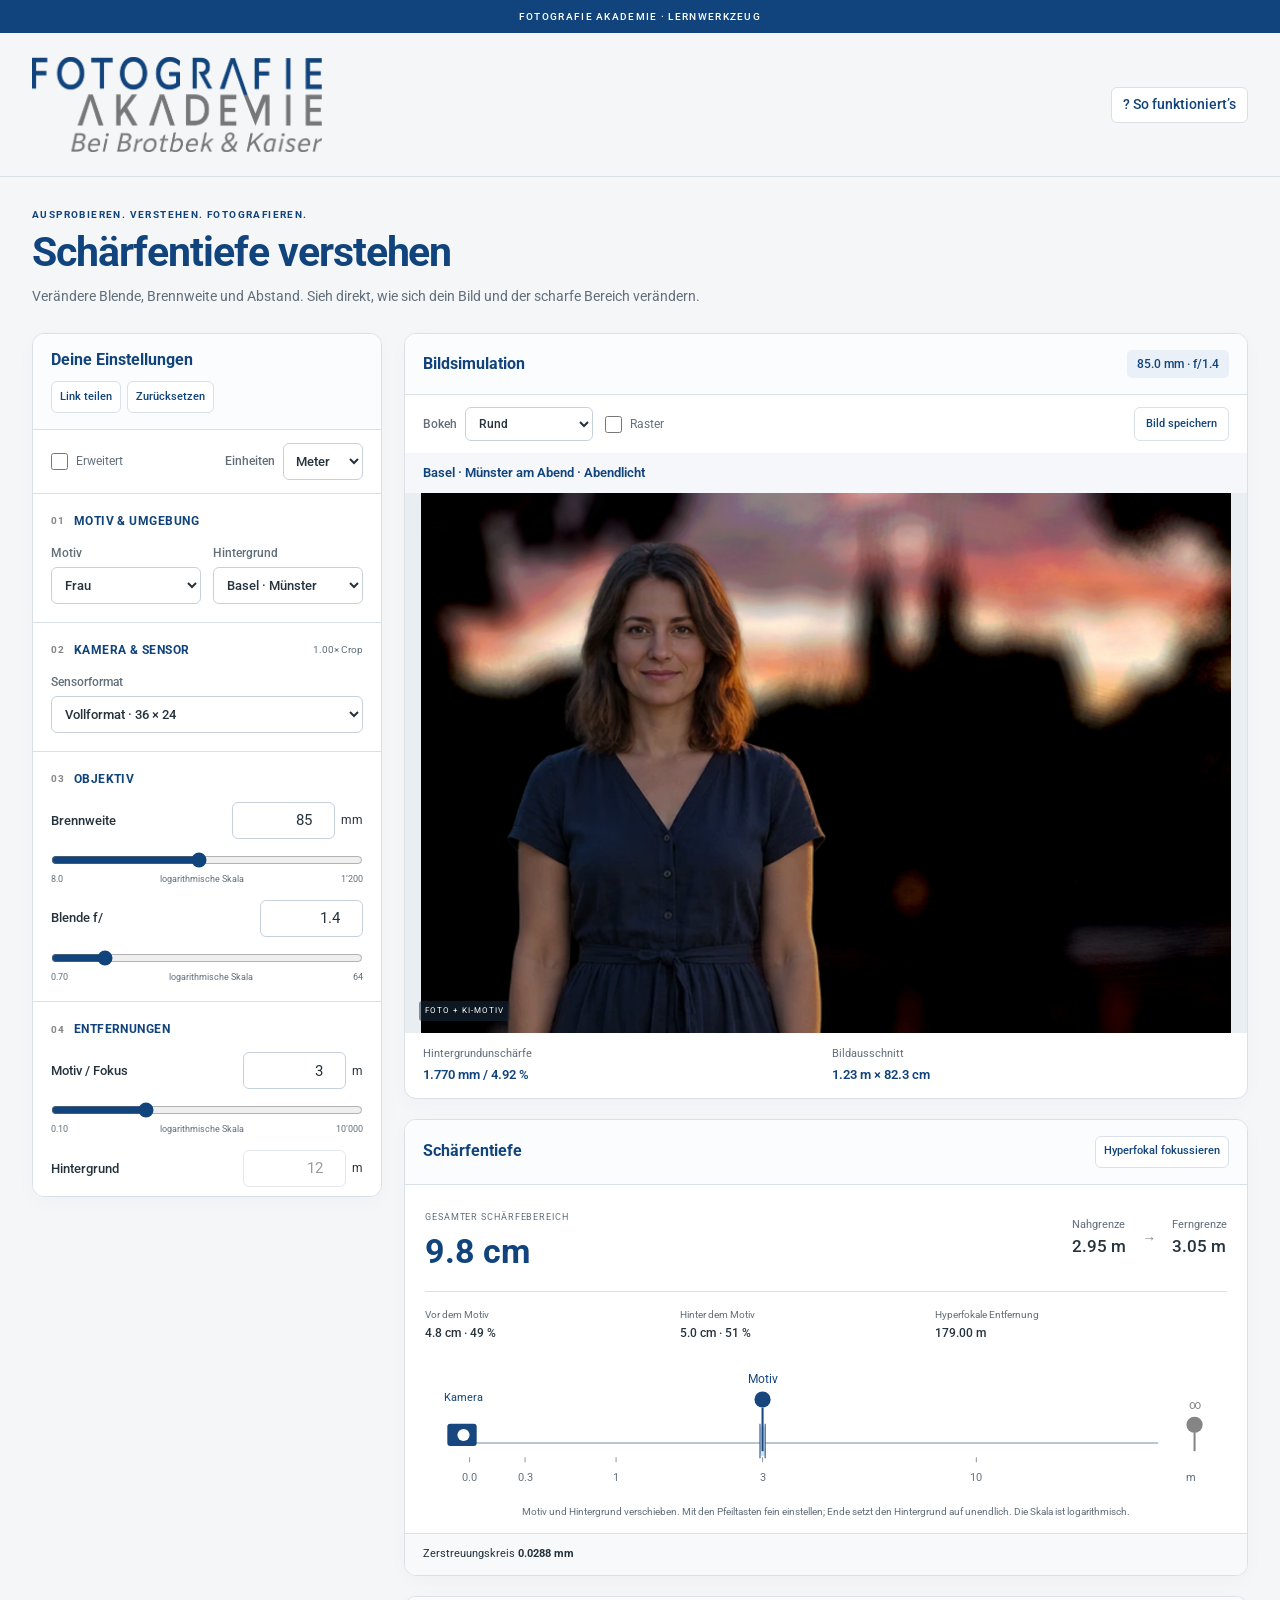
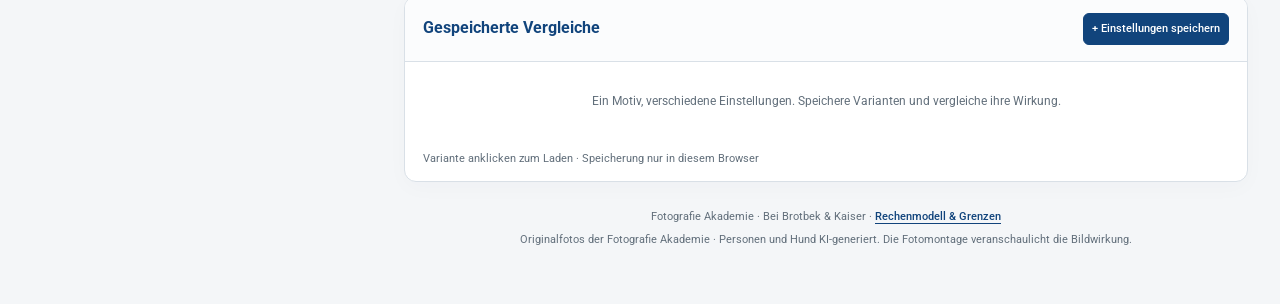
==== simulator/index.html @ 09e268db "Project subjects along the original cloister floor perspective" ====
<!doctype html><html lang="de"><head><meta charset="utf-8"><meta name="viewport" content="width=device-width,initial-scale=1"><meta name="description" content="Schärfentiefe verstehen: interaktive Simulation von Brennweite, Blende, Sensorgrösse und Bokeh."><title>Schärfentiefe Studio · Fotografie Akademie</title><link rel="icon" href="../fa-logo.png"><link rel="preconnect" href="https://fonts.googleapis.com"><link rel="preconnect" href="https://fonts.gstatic.com" crossorigin><link href="https://fonts.googleapis.com/css2?family=Roboto:wght@400;500;600;700&display=swap" rel="stylesheet"><style>
:root{--fa-blue:#11447c;--fa-gray:#858585;--ink:#26333d;--muted:#626f7b;--line:#d9e0e7;--paper:#f4f6f8;--light:#eaf0f7;--card:#fff;font-family:Roboto,Arial,sans-serif;color:var(--ink);background:var(--paper);font-synthesis:none}*{box-sizing:border-box}html{scroll-behavior:smooth;scroll-padding-top:20px}body{margin:0;font-size:14px;line-height:1.5}.brand-strip{background:var(--fa-blue);color:#fff;text-align:center;font-size:10px;font-weight:500;letter-spacing:.13em;padding:9px 16px}header{max-width:1400px;margin:auto;padding:24px 32px;display:flex;align-items:center;justify-content:space-between;border-bottom:1px solid var(--line);gap:20px}.brand{display:block;max-width:70%}.brand img{display:block;width:290px;max-width:100%;height:auto}button,input,select{font:inherit}button{min-height:36px;padding:7px 11px;border:1px solid var(--line);border-radius:6px;background:#fff;color:var(--fa-blue);cursor:pointer;font-weight:500;line-height:1.3;transition:background .12s}button:hover{background:var(--light);border-color:#91aac5}button:disabled{cursor:default;opacity:.5}:focus-visible{outline:3px solid #6c9fce;outline-offset:3px}a{color:var(--fa-blue)}.intro{max-width:1400px;margin:auto;padding:30px 32px 26px}.intro .eyebrow{color:var(--fa-blue);font-weight:700;font-size:10px;letter-spacing:.14em;margin:0 0 7px}.intro h1{color:var(--fa-blue);font-size:clamp(26px,3.2vw,42px);line-height:1.15;letter-spacing:-.025em;margin:0 0 10px;font-weight:700}.intro>p:last-child{font-size:14px;color:var(--muted);margin:0;max-width:750px}main{max-width:1400px;margin:auto;padding:0 32px 40px;display:grid;grid-template-columns:350px minmax(0,1fr);gap:22px;align-items:start}.panel{background:var(--card);border:1px solid var(--line);border-radius:12px;box-shadow:0 6px 22px #12314a06;overflow:hidden;min-width:0}.panel-head{display:flex;justify-content:space-between;align-items:center;flex-wrap:wrap;gap:10px;padding:16px 18px;border-bottom:1px solid var(--line);background:#fbfcfd}.panel-head h2{font-size:16px;margin:0;color:var(--fa-blue);font-weight:700;line-height:1.3}.panel-head>div{display:flex;gap:6px}.panel-head button{font-size:11px;min-height:32px;padding:6px 8px}.controls{position:sticky;top:18px;max-height:calc(100vh - 36px);overflow-y:auto;scrollbar-width:thin;scrollbar-color:#afbdcb transparent}.controls .panel-head{display:block}.controls .panel-head>div{margin-top:10px}.controls section{padding:18px;border-top:1px solid var(--line)}.controls h2:not(.panel-head h2){font-size:10px;letter-spacing:.08em;display:flex;align-items:center;gap:9px;color:var(--fa-gray);margin:0 0 14px}.controls h2 span{color:var(--fa-blue);font-size:12px;letter-spacing:.04em;text-transform:uppercase}.controls h2 output{margin-left:auto;letter-spacing:0;font-size:10px;color:var(--muted);font-weight:400}.mode-row{padding:13px 18px;display:flex;align-items:center;justify-content:space-between;gap:12px}.mode-row .check{margin:0}.mode-row label{display:flex;align-items:center;gap:8px}.mode-row select{width:80px;margin:0;padding:5px 8px}label{display:block;font-size:12px;color:var(--muted);font-weight:500}select,input[type=number]{display:block;border:1px solid #c7d1dc;border-radius:6px;padding:8px 9px;width:100%;min-width:0;margin-top:5px;background:#fff;color:var(--ink);min-height:37px;font-size:13px}input[type=number]{font-variant-numeric:tabular-nums}input[aria-invalid=true]{border-color:#b24d25;outline:1px solid #b24d25}.input-error{padding:12px 18px;background:#fff4e9;color:#8e3b18;font-size:12px;margin:0;border-top:1px solid #edcfaf}.check{display:flex;align-items:center;gap:8px;font-size:12px;margin:12px 0 2px;line-height:1.5;font-weight:400}.check input{flex-shrink:0;margin:0;accent-color:var(--fa-blue);width:17px;height:17px}.two{display:grid;grid-template-columns:minmax(0,1fr) minmax(0,1fr);gap:12px}.two.advanced{margin-top:12px}.value-row{display:flex;align-items:center;justify-content:space-between;gap:8px;margin:14px 0 4px}.value-row label{font-size:13px;color:var(--ink)}.value-row>span{display:flex;align-items:center;gap:6px;font-size:12px;flex-shrink:0}.value-row input{width:103px;text-align:right;font-size:15px;margin:0;padding:5px 7px}input[type=range]{width:100%;display:block;height:28px;margin:7px 0 0;accent-color:var(--fa-blue);cursor:pointer}input:disabled{opacity:.48;cursor:default}.ticks{display:flex;justify-content:space-between;gap:6px;color:var(--muted);font-size:9px;line-height:1.3;white-space:nowrap}.presets{display:flex;flex-wrap:wrap;gap:6px;margin-top:14px}.presets button{font-size:11px;flex-grow:1;min-height:34px}.hint{font-size:11px;color:var(--muted);line-height:1.5;margin:10px 0 0}#compensateLabel{margin-top:12px}.results{display:grid;gap:20px;min-width:0}.sim-toolbar{display:flex;align-items:center;flex-wrap:wrap;gap:12px;padding:12px 18px}.sim-toolbar label{display:flex;align-items:center;gap:8px;margin:0;font-size:12px}.sim-toolbar select{width:128px;margin:0;min-height:34px;font-size:12px}.sim-toolbar button{margin-left:auto;font-size:11px;min-height:34px}.active-options{margin:0;padding:0 18px 10px;font-size:11px;color:var(--fa-blue)}.active-options:empty{display:none}.canvas-wrap{display:flex;align-items:center;justify-content:center;position:relative;overflow:hidden;background:#e9eef3}canvas{display:block;width:100%;height:auto;max-height:540px;object-fit:contain}.scene-label{position:absolute;bottom:12px;left:14px;padding:4px 6px;border-radius:3px;font-size:8px;letter-spacing:.12em;color:#fff;background:#1a2f4280;pointer-events:none}.sim-footer{display:grid;grid-template-columns:1fr 1fr;gap:12px;padding:13px 18px;font-size:11px;color:var(--muted)}.sim-footer b{display:block;color:var(--fa-blue);font-weight:600;font-size:13px;margin-top:3px}#liveBadge{font-size:12px;font-weight:500;color:var(--fa-blue);background:var(--light);padding:5px 10px;border-radius:5px;font-variant-numeric:tabular-nums}.depth-main{display:flex;justify-content:space-between;align-items:center;gap:18px;padding:20px}.eyebrow{font-size:9px;letter-spacing:.1em;color:var(--muted)}#total{font-size:34px;color:var(--fa-blue);line-height:1.2;display:block;margin-top:5px;font-weight:700;font-variant-numeric:tabular-nums}.limits{display:flex;align-items:center;gap:16px}.limits span{font-size:11px;color:var(--muted)}.limits b{display:block;color:var(--ink);font-size:17px;font-weight:500;font-variant-numeric:tabular-nums}.limits i{color:var(--fa-gray)}.depth-stats{display:grid;grid-template-columns:1fr 1fr 1.2fr;gap:12px;padding:15px 0;border-top:1px solid var(--line);margin:0 20px}.depth-stats span{display:block;font-size:10px;color:var(--muted)}.depth-stats b{font-size:12px;font-weight:500}.diagram{padding:0 16px 14px;overflow-x:auto}.diagram .hint{text-align:center;font-size:10px;margin:4px 0 0;max-width:620px;margin-inline:auto}#distanceDiagram{display:block;width:100%;min-width:320px;touch-action:pan-y;user-select:none}#distanceDiagram [data-drag]{cursor:ew-resize;touch-action:none}#distanceDiagram [data-drag]:focus{outline:none}#distanceDiagram [data-drag]:focus circle{stroke:#6c9fce;stroke-width:4}#cocControls{padding:12px 18px;border-top:1px solid var(--line);background:#f7f9fb;font-size:11px}#cocControls>label{margin-top:12px}#cocControls .two{grid-template-columns:1fr}#warning{margin:0;padding:12px 18px;background:#fff5e7;color:#81521b;font-size:12px}#warning:empty{display:none}.primary{background:var(--fa-blue);border-color:var(--fa-blue);color:white}.primary:hover{background:#0c3463;color:#fff}.empty{font-size:12px;line-height:1.6;color:var(--muted);padding:18px 24px;text-align:center}.table-scroll{overflow-x:auto}table{width:100%;border-collapse:collapse;white-space:nowrap;font-size:12px}th,td{text-align:left;border-bottom:1px solid var(--line);padding:10px 12px}th{font-weight:500;font-size:11px;color:var(--muted)}th button{padding:0;min-height:28px;background:none;border:0;color:inherit;font-size:11px}td button{font-size:11px;min-height:32px}tbody tr{cursor:pointer}tbody tr:hover{background:var(--light)}.saved>.hint{padding:0 18px 14px}.results footer{font-size:11px;color:var(--muted);text-align:center;line-height:1.8;padding:2px 5px 14px}.results footer button{font-size:11px;border:0;background:none;padding:0;min-height:26px;text-decoration:underline;text-underline-offset:3px}body:not(.advanced-mode) .advanced,[hidden]{display:none!important}.mobile-nav{display:none}#toast{position:fixed;z-index:20;left:50%;bottom:25px;max-width:calc(100vw - 32px);transform:translateX(-50%) translateY(140px);opacity:0;pointer-events:none;background:var(--fa-blue);color:white;padding:12px 18px;border-radius:8px;box-shadow:0 6px 24px #12314a33;font-size:13px;transition:transform .2s,opacity .2s}#toast.show{transform:translateX(-50%) translateY(0);opacity:1}dialog{width:calc(100% - 28px);max-width:680px;max-height:85dvh;overflow:auto;border:1px solid var(--line);border-radius:12px;color:var(--ink);padding:24px;background:#fff}dialog::backdrop{background:#14345680;backdrop-filter:blur(3px)}.dialog-head{display:flex;align-items:center;justify-content:space-between;gap:12px}.dialog-head h2{margin:0;color:var(--fa-blue);font-size:21px}.dialog-head button{font-size:24px;min-width:40px}dialog h3{font-size:15px;color:var(--fa-blue);margin:22px 0 8px}dialog p{font-size:13px;line-height:1.7;color:var(--muted)}dialog pre{white-space:pre-wrap;background:var(--light);padding:14px;border-radius:6px;font-size:12px;overflow-wrap:anywhere}@media(max-width:1100px){main{grid-template-columns:310px minmax(0,1fr);padding:0 20px 30px;gap:16px}.intro,header{padding-left:20px;padding-right:20px}.depth-main{flex-direction:column;align-items:flex-start}.depth-stats{gap:8px}.panel-head{padding:14px}.sim-toolbar{padding:12px}.sim-toolbar button{margin-left:0}#total{font-size:30px}}@media(max-width:800px){header{padding:17px 16px}.brand img{width:225px}.intro{padding:23px 16px 20px}.intro .eyebrow{font-size:9px}.intro>p:last-child{font-size:13px}.intro h1{font-size:29px}main{display:flex;flex-direction:column;padding:0 12px 86px;gap:16px}.controls{order:1;position:static;max-height:none;overflow:visible;width:100%}.results{display:contents}.simulation{order:0;width:100%}.depth{order:2;width:100%}.saved{order:3;width:100%}.results footer{order:4;width:100%}.controls .panel-head{display:flex}.controls .panel-head>div{margin-top:0}canvas{max-height:460px}.depth-main{flex-direction:row;align-items:center;padding:18px}.depth-stats{margin-inline:18px}.sim-footer{gap:8px;padding:12px}.sim-footer b{font-size:12px}.sim-toolbar{gap:10px}.sim-toolbar select{width:112px}.sim-toolbar button{margin-left:auto}.mobile-nav{position:fixed;bottom:0;left:0;right:0;display:grid;grid-template-columns:.8fr 1fr 1.5fr;background:#fff;box-shadow:0 -2px 12px #17477e12;border-top:1px solid var(--line);padding-bottom:env(safe-area-inset-bottom);z-index:15}.mobile-nav a{text-decoration:none;text-align:center;padding:12px 4px;font-size:12px;color:var(--fa-blue);line-height:1.5}.mobile-nav a:last-child{background:var(--light)}.mobile-nav b{display:block;font-size:13px}.mobile-nav a:not(:last-child){display:flex;align-items:center;justify-content:center}#toast{bottom:86px}#helpBtn{font-size:12px}.value-row input{width:120px}}@media(max-width:420px){#helpBtn span{display:none}#helpBtn{min-width:38px;font-size:17px}.brand{max-width:80%}.brand img{width:210px}.depth-main{flex-direction:column;align-items:flex-start;gap:12px}.limits{width:100%;justify-content:space-between}.sim-toolbar label{font-size:11px}.sim-toolbar select{width:96px}.sim-toolbar button{font-size:10px;padding:5px 7px}.sim-toolbar{gap:9px}.panel-head h2{font-size:15px}.panel-head button{font-size:10px}.controls .panel-head{align-items:flex-start;flex-direction:column}.depth-stats{grid-template-columns:1fr 1fr}.depth-stats>div:last-child{grid-column:1/-1}.two{gap:10px}.ticks{font-size:9px}.saved .panel-head{align-items:flex-start}.saved .panel-head button{width:100%}.intro h1{font-size:27px}#total{font-size:32px}}@media(prefers-reduced-motion:reduce){html{scroll-behavior:auto}*{transition:none!important}}

.photo-caption{margin:0;padding:10px 18px;color:var(--fa-blue);font-weight:600;font-size:13px;background:#f5f7fa}.photo-limit{font-size:11px;color:#627080;margin:0;padding:8px 18px}.photo-limit:empty{display:none}.photo-status{position:absolute;inset:0;z-index:2;display:flex;align-items:center;justify-content:center;flex-direction:column;gap:12px;padding:24px;background:#e8edf3;color:#11447c;text-align:center}.scene-label{letter-spacing:1px}

</style></head><body>
<div class="brand-strip">FOTOGRAFIE AKADEMIE · LERNWERKZEUG</div>
<header><a class="brand" href="https://www.fotografie-akademie.ch/" target="_blank" rel="noopener"><img src="../fa-logo.png" alt="Fotografie Akademie · Bei Brotbek & Kaiser" width="290" height="100"></a><button id="helpBtn">? <span>So funktioniert’s</span></button></header>
<div class="intro"><p class="eyebrow">AUSPROBIEREN. VERSTEHEN. FOTOGRAFIEREN.</p><h1>Schärfentiefe verstehen</h1><p>Verändere Blende, Brennweite und Abstand. Sieh direkt, wie sich dein Bild und der scharfe Bereich verändern.</p></div>
<main><aside class="controls panel" id="settings"><div class="panel-head"><h2>Deine Einstellungen</h2><div><button id="linkBtn">Link teilen</button><button id="resetBtn">Zurücksetzen</button></div></div><div id="controls"></div></aside><div class="results">
<section class="panel simulation" id="simulation"><div class="panel-head"><h2>Bildsimulation</h2><span id="liveBadge"></span></div><div class="sim-toolbar" id="simToolbar"></div><p id="activeOptions" class="active-options" aria-live="polite"></p><p id="photoCaption" class="photo-caption"></p><div class="canvas-wrap"><div id="photoStatus" class="photo-status" role="status"><span id="photoStatusText"></span><button id="retryPhotos" hidden>Erneut laden</button></div><canvas id="sceneCanvas" width="1200" height="800" aria-label="Illustration der Bildwirkung mit entfernungsabhängiger Hintergrundunschärfe"></canvas><span class="scene-label">FOTO + KI-MOTIV</span></div><p id="photoLimit" class="photo-limit"></p><div class="sim-footer"><span>Hintergrundunschärfe <b id="blurValue"></b></span><span>Bildausschnitt <b id="fieldValue"></b></span></div></section>
<section class="panel depth" id="depth"><div class="panel-head"><h2>Schärfentiefe</h2><button id="hyperBtn">Hyperfokal fokussieren</button></div><div class="depth-main"><div><span class="eyebrow">GESAMTER SCHÄRFEBEREICH</span><strong id="total"></strong></div><div class="limits"><span>Nahgrenze <b id="near"></b></span><i>→</i><span>Ferngrenze <b id="far"></b></span></div></div><div class="depth-stats"><div><span>Vor dem Motiv</span><b id="front"></b></div><div><span>Hinter dem Motiv</span><b id="back"></b></div><div><span>Hyperfokale Entfernung</span><b id="hyperfocal"></b></div></div><div class="diagram"><svg id="distanceDiagram" viewBox="0 0 800 140" role="group" aria-label="Entfernungsdiagramm: Kamera, Motiv, Schärfebereich und Hintergrund"></svg><p class="hint">Motiv und Hintergrund verschieben. Mit den Pfeiltasten fein einstellen; Ende setzt den Hintergrund auf unendlich. Die Skala ist logarithmisch.</p></div><div id="cocControls"></div><p id="warning" role="status"></p></section>
<section class="panel saved"><div class="panel-head"><h2>Gespeicherte Vergleiche</h2><button id="saveBtn" class="primary">+ Einstellungen speichern</button></div><p class="empty" id="empty">Ein Motiv, verschiedene Einstellungen. Speichere Varianten und vergleiche ihre Wirkung.</p><div class="table-scroll"><table id="savedTable"><thead><tr><th><button data-sort="focal">Brennweite ↕</button></th><th><button data-sort="aperture">Blende ↕</button></th><th><button data-sort="distance">Distanz ↕</button></th><th>Sensor</th><th>Schärfentiefe</th><th></th></tr></thead><tbody id="savedBody"></tbody></table></div><p class="hint">Variante anklicken zum Laden · Speicherung nur in diesem Browser</p></section>
<footer>Fotografie Akademie · Bei Brotbek &amp; Kaiser · <button id="mathBtn">Rechenmodell & Grenzen</button><br>Originalfotos der Fotografie Akademie · Personen und Hund KI-generiert. Die Fotomontage veranschaulicht die Bildwirkung.</footer></div></main><nav class="mobile-nav" aria-label="Schnellnavigation"><a href="#simulation">Bild</a><a href="#settings">Einstellungen</a><a href="#depth">Schärfentiefe <b id="mobileTotal"></b></a></nav><div id="toast" role="status" aria-live="polite"></div>
<dialog id="helpDialog"><div class="dialog-head"><h2>Schärfentiefe verstehen</h2><button id="closeHelp" aria-label="Hilfe schliessen">×</button></div><h3>Vier Regler, eine Bildwirkung</h3><p>Eine offene Blende, eine längere Brennweite und ein kleiner Abstand zum Motiv verkleinern in der Regel die Schärfentiefe. Ein weiter entfernter Hintergrund wird stärker unscharf. Der blaue Bereich im Diagramm zeigt die akzeptabel scharfe Zone.</p><h3>Vergleichen und teilen</h3><p>Mit «Motivgrösse im Bild beibehalten» werden Entfernung oder Brennweite ausgeglichen. Die Portrait-Tasten stellen einen passenden Ausschnitt ein. «Link teilen» erzeugt eine URL mit den aktuellen Parametern. Vergleiche bleiben lokal im Browser. «Zurücksetzen» setzt nur die aktuellen Einstellungen zurück.</p><h3>Bedienung</h3><p>Der Hintergrund liegt immer hinter dem Motiv. Ein deaktiviertes Hintergrundfeld bedeutet «unendlich». Die Motivgrösse-Sperre hält den vertikalen Bildausschnitt fest; bei einem anderen Seitenverhältnis ändert sich die Breite. Die Brennweite wird bei einer direkten Distanzänderung ausgeglichen, die Distanz bei einer direkten Brennweitenänderung.</p><h3>Rechenmodell</h3><p>Dünnes, symmetrisches Objektiv mit Brennweite f, Blendenzahl N, Fokusdistanz s und Zerstreuungskreis c. Alle Formeln verwenden intern Millimeter.</p><pre>H = f² / (N · c) + f
Nah = s · (H − f) / (H + s − 2f)
Fern = s · (H − f) / (H − s)
Fern = ∞, wenn s ≥ H
Unschärfe(z) = f² · |z − s| / (N · z · (s − f))</pre><p>Standard: c = Sensordiagonale / 1500. Druck: 0.2 mm entlang der langen Papierseite. Ausgabe: zwei Pixel entlang der langen Bildseite. Diese Optionen definieren ein Betrachtungskriterium, keine feste Eigenschaft der Kamera.</p><p>Konverter ändern Brennweite und Blendenzahl mit demselben Faktor. Die Anamorphot-Option erweitert den horizontalen Bildwinkel und verändert die Bokehform vereinfachend. Sie simuliert kein konkretes Objektiv.</p><p>Beugung: Airy-Durchmesser 2.44 · 0.00055 mm · N · (1 + Abbildungsmassstab). Geometrische Unschärfe und Beugung werden näherungsweise quadratisch kombiniert. Übersteigt die Beugung das Kriterium, existiert kein akzeptabel scharfer Bereich.</p><p>Die Hyperfokal-Taste berücksichtigt bei aktivierter Beugung auch den von der Fokusdistanz abhängigen Airy-Durchmesser. Die obige H-Formel beschreibt den Fall ohne Beugung.</p><h3>Grenzen</h3><p>Abstände beziehen sich auf die Hauptebene des idealisierten Objektivs. Fokus-Breathing, Pupillenmassstab, Aberrationen, Sensorfilter und Schärfung sind nicht modelliert. Die Foto-Unschärfe ist eine Näherung mit einer abgetasteten Blendenform. Die zehn Bokehformen verändern die Unschärfe des Fotos. Bereits im Originalfoto vorhandene Unschärfe lässt sich nicht rückgängig machen. Alle Hintergrunddetails werden vereinfacht derselben Entfernung zugeordnet; das Foto ist keine 3D-Rekonstruktion. Fotoausschnitt und maximale Vergrösserung sind begrenzt. Die Personen und der Hund sind KI-generiert, ihre Lichtvariante wird passend zum Ort gewählt. Im Kreuzgang folgen die Motive dem sichtbaren Boden zum Fluchtpunkt; die Füsse bleiben auf der vorhandenen Bodenfläche. Bei den Landschaften hält die Vorschau kleinere Motive an der unteren Bildkante; Füsse und Pfoten bleiben knapp ausserhalb des Ausschnitts. Nahe Portraits behalten etwas Raum über dem Kopf. Diese bewusste Bildgestaltung verhindert schwebende Motive, ohne den Hintergrund zu verändern.</p><p>Die Kameraauswahl enthält zwei geprüfte Modelle. Weitere Kameras lassen sich über die Sensorabmessungen einstellen. Objektivvorgaben sind allgemeine Brennweiten-Blenden-Kombinationen, keine Herstellerdatenbank. Konverterkompatibilität und Bildkreis werden nicht geprüft.</p><p>Formeln und Vergleich: <a href="https://www.dofmaster.com/equations.html" target="_blank" rel="noopener">DOFMaster</a> · <a href="https://www.cambridgeincolour.com/tutorials/depth-of-field.htm" target="_blank" rel="noopener">Cambridge in Colour: Schärfentiefe</a> · <a href="https://www.cambridgeincolour.com/tutorials/diffraction-photography.htm" target="_blank" rel="noopener">Beugung</a>. Die Referenzfälle wurden mit identischem Zerstreuungskreis verglichen.</p><p>Sensorquellen: <a href="https://www.nikonusa.com/p/z50ii/1788/overview" target="_blank" rel="noopener">Nikon Z50II</a> · <a href="https://fujifilm-dsc.com/en/manual/x-t50/technical_notes/spec/index.html" target="_blank" rel="noopener">Fujifilm X-T50</a>.</p><p>Eigenständig programmierte Anwendung mit bereitgestellten Originalfotos und KI-generierten Motiven. Kein Originalcode oder Bildmaterial von dofsimulator.net übernommen.</p></dialog><script>
/* Independent thin-lens model. Public distances: m. Optical lengths: mm. */
(function(root){
'use strict';
const clamp=(v,a,b)=>Math.min(b,Math.max(a,v));
const sensors=[['ff','Vollformat · 36 × 24',36,24],['aps','APS-C / DX · 23.5 × 15.7',23.5,15.7],['canon','APS-C Canon · 22.3 × 14.9',22.3,14.9],['apsh','APS-H · 27.9 × 18.6',27.9,18.6],['mft','Micro Four Thirds · 17.3 × 13',17.3,13],['one','1 Zoll · 13.2 × 8.8',13.2,8.8],['compact','1/2.3 Zoll · 6.17 × 4.55',6.17,4.55],['mf','Mittelformat · 43.8 × 32.9',43.8,32.9],['645','645 · 56 × 41.5',56,41.5],['66','6 × 6 · 56 × 56',56,56],['67','6 × 7 · 69 × 56',69,56],['45','4 × 5 Zoll · 120 × 96',120,96],['810','8 × 10 Zoll · 240 × 192',240,192],['custom','Eigene Abmessungen',36,24]];
const defaults={focal:85,aperture:1.4,distance:3,background:12,infinity:true,width:36,height:24,sensor:'ff',camera:'',lens:'',converter:1,anamorphic:1,orientation:'landscape',video:false,advanced:false,units:'metric',model:'woman',modelHeight:1.7,scene:'city',bokeh:'circle',diffraction:false,cocMode:'standard',customCoc:.029,printWidth:300,outputPixels:3840,lock:false,compensate:'distance',constGap:false,scaleBackground:false,grid:false};
const ranges={focal:[8,1200],aperture:[.7,64],distance:[.1,10000],background:[.11,100000],width:[2,360],height:[2,280],converter:[.5,2],anamorphic:[1,2],modelHeight:[.2,3],customCoc:[.001,.2],printWidth:[100,2000],outputPixels:[640,16384]};
const choices={sensor:sensors.map(x=>x[0]),camera:['','nikon','fuji'],lens:['','24,1.4','35,1.8','50,1.8','56,1.2','85,1.4','105,2.8','135,1.8','200,2.8','400,5.6','600,4'],orientation:['landscape','portrait'],units:['metric','imperial'],model:['woman','man','child','dog'],scene:['city','park','mountain','lights','studio'],bokeh:['circle','5','6','7','8','9','heart','star','ring','oval'],cocMode:['standard','custom','print','pixels'],compensate:['distance','focal']};
function minDistance(p){return Math.max(.1,p.focal*p.converter/1000+.01);}
function sanitize(input){
 const p={...defaults};if(!input||typeof input!=='object'||Array.isArray(input))return p;
 for(const key of Object.keys(p)){const v=input[key];if(typeof p[key]==='boolean'){if(typeof v==='boolean')p[key]=v;}else if(ranges[key]){if(typeof v==='number'&&Number.isFinite(v))p[key]=clamp(v,...ranges[key]);}else if(choices[key]?.includes(v))p[key]=v;}
 if(![1,.58,.64,.71,1.4,1.7,2].includes(p.converter))p.converter=1;
 if(![1,1.33,1.5,2].includes(p.anamorphic))p.anamorphic=1;
 p.distance=Math.max(p.distance,minDistance(p));p.background=Math.max(p.background,p.distance+.01);
 const sensor=sensors.find(s=>s[0]===p.sensor);if(p.sensor!=='custom'&&(p.width!==sensor[2]||p.height!==sensor[3]))p.sensor='custom';
 if(p.camera&&(p.width!==23.5||p.height!==15.7))p.camera='';
 if(p.lens){const [f,n]=p.lens.split(',').map(Number);if(f!==p.focal||n!==p.aperture)p.lens='';}
 return p;
}
function optics(p){
 const f=p.focal*p.converter,N=p.aperture*p.converter,s=p.distance*1000,z=p.infinity?Infinity:p.background*1000;
 let w=Math.max(p.width,p.height),h=Math.min(p.width,p.height);
 if(p.video)h=Math.min(h,w*9/16);if(p.orientation==='portrait')[w,h]=[h,w];
 const viewW=w*(p.anamorphic||1);let coc=Math.hypot(w,h)/1500;
 if(p.cocMode==='custom')coc=p.customCoc;if(p.cocMode==='print')coc=.2*Math.max(w,h)/p.printWidth;if(p.cocMode==='pixels')coc=2*Math.max(w,h)/p.outputPixels;
 const airyBase=2.44*.00055*N,airy=airyBase*s/(s-f);
 const geometricCoc=p.diffraction?Math.sqrt(Math.max(0,coc*coc-airy*airy)):coc;
 // H solves sqrt(blur(infinity)^2 + airy(s)^2) = c, including extension.
 const diffDenom=coc*coc-airyBase*airyBase;
 const H=!p.diffraction?f*f/(N*coc)+f:diffDenom<=0?Infinity:(coc*coc*f+Math.sqrt(coc*coc*airyBase*airyBase*f*f+diffDenom*f**4/N**2))/diffDenom;
 const k=geometricCoc?f*f/(N*geometricCoc):Infinity;
 const near=geometricCoc?s*k/(k+s-f):s;
 const far=geometricCoc?(s>=H*(1-1e-12)?Infinity:s*k/(k-s+f)):s;
 const blur=Number.isFinite(z)?Math.abs(f*f*(z-s)/(N*z*(s-f))):f*f/(N*(s-f));
 return {f,N,coc,airy,geometricCoc,H:H/1000,near:near/1000,far:far/1000,total:(far-near)/1000,front:(s-near)/1000,back:(far-s)/1000,blur,totalBlur:p.diffraction?Math.hypot(blur,airy):blur,w,h,viewW,crop:Math.hypot(36,24)/Math.hypot(p.width,p.height),fieldW:viewW*(s-f)/f/1000,fieldH:h*(s-f)/f/1000,magnification:f/(s-f),diffractionLimited:p.diffraction&&airy>=coc};
}
function change(previous,key,value){
 const before=optics(previous),p={...previous,[key]:value};
 if(key==='sensor'){const s=sensors.find(s=>s[0]===value);if(s&&value!=='custom'){p.width=s[2];p.height=s[3];}p.camera='';if(value==='custom')p.advanced=true;}
 if(key==='camera'&&value){p.width=23.5;p.height=15.7;p.sensor='aps';}
 if(['width','height'].includes(key)){p.sensor='custom';p.camera='';}
 if(key==='lens'&&value)[p.focal,p.aperture]=value.split(',').map(Number);
 if(['focal','aperture'].includes(key))p.lens='';
 if(key==='model')p.modelHeight={woman:1.7,man:1.8,child:1.1,dog:.65}[value];
 if(key==='background')p.infinity=false;
 if(p.lock&&['focal','lens','converter','sensor','camera','width','height','orientation','video','distance'].includes(key)){
  const r=optics(p);
  if(key==='distance'||(p.compensate==='focal'&&!['focal','lens'].includes(key)))p.focal=p.distance*1000*r.h/(before.fieldH*1000+r.h)/p.converter;
  else p.distance=r.f/1000+before.fieldH*r.f/r.h;
 }
 let next=sanitize(p);
 if(next.constGap&&next.distance!==previous.distance)next.background=clamp(next.distance+previous.background-previous.distance,next.distance+.01,100000);
 return {state:next,limited:p.lock&&Math.abs(optics(next).fieldH-before.fieldH)>Math.max(1e-8,before.fieldH*1e-8)};
}
function frameSubject(previous,height){
 const p={...previous},r=optics(p);
 if(p.lock&&p.compensate==='focal')p.focal=p.distance*1000*r.h/(height*1000+r.h)/p.converter;
 else p.distance=r.f/1000+height*r.f/r.h;
 let next=sanitize(p);if(next.constGap)next.background=clamp(next.distance+previous.background-previous.distance,next.distance+.01,100000);
 return {state:next,limited:Math.abs(optics(next).fieldH-height)>1e-7};
}
function geometry(p,r=optics(p)){
 const W=Math.max(2,Math.round(Math.min(1200,1600*r.viewW/r.h))),H=Math.max(2,Math.round(W*r.h/r.viewW));
 const pixelsPerMm=H/r.h;
 const zoom=r.f/50*36/r.viewW;
 const backgroundScale=zoom*(p.scaleBackground&&!p.infinity?12/p.background:1);
 return {W,H,pixelsPerMm,blurDiameter:r.totalBlur*pixelsPerMm,backgroundScale};
}
const api={optics,defaults,sanitize,clamp,sensors,ranges,minDistance,change,frameSubject,geometry};
if(typeof module!=='undefined')module.exports=api;else root.Optics=api;
})(typeof window==='undefined'?globalThis:window);

</script><script>
'use strict';
const {optics,defaults,sanitize,clamp,sensors,ranges,minDistance,change,frameSubject,geometry}=Optics,$=id=>document.getElementById(id);
const esc=s=>String(s).replace(/[&<>"']/g,c=>({'&':'&amp;','<':'&lt;','>':'&gt;','"':'&quot;',"'":'&#39;'}[c]));
const select=(id,label,items,cls='')=>`<label class="${cls}" id="${id}Label">${label}<select id="${id}" aria-label="${label}">${items.map(([v,l])=>`<option value="${v}">${l}</option>`).join('')}</select></label>`;
const check=(id,label,cls='')=>`<label class="check ${cls}"><input type="checkbox" id="${id}">${label}</label>`;
const num=(id,label,min,max,step,cls='')=>`<label class="${cls}" id="${id}Label">${label}<input id="${id}" type="number" inputmode="decimal" min="${min}" max="${max}" step="any"></label>`;
const slider=(id,label,min,max,step,unit)=>`<div class="value-row"><label for="${id}">${label}</label><span><input id="${id}" type="number" inputmode="decimal" min="${min}" max="${max}" step="any"> ${unit}</span></div><input type="range" id="${id}Range" min="0" max="1000" aria-label="${label} einstellen"><div class="ticks" id="${id}Ticks"></div>`;
const section=(n,title,html)=>`<section id="section-${n}"><h2>${n}<span>${title}</span>${n==='02'?'<output id="crop"></output>':''}</h2>${html}</section>`;
$('controls').innerHTML=`<div class="mode-row">${check('advanced','Erweitert')}${select('units','Einheiten',[['metric','Meter'],['imperial','Feet']])}</div>`+
section('01','Motiv & Umgebung',`<div class="two">${select('model','Motiv',[['woman','Frau'],['man','Mann'],['child','Kind'],['dog','Hund']])}${select('scene','Hintergrund',[['city','Basel · Münster'],['lights','Basel · Rhein'],['mountain','Gempen'],['park','Merian Gärten'],['studio','Basel · Kreuzgang']])}</div><div class="two advanced">${num('modelHeight','Motivhöhe (m)',.2,3,.05)}${select('orientation','Bildformat',[['landscape','Querformat'],['portrait','Hochformat']])}</div>${check('video','Videoformat 16:9','advanced')}`)+
section('02','Kamera & Sensor',select('camera','Kameravoreinstellung',[['','Sensor frei wählen'],['nikon','Nikon Z50II'],['fuji','Fujifilm X-T50']],'advanced')+select('sensor','Sensorformat',sensors.map(x=>[x[0],x[1]]))+`<div class="two advanced">${num('width','Breite (mm)',2,360,.1)}${num('height','Höhe (mm)',2,280,.1)}</div>`)+
section('03','Objektiv',select('lens','Objektivvorgabe',[['','Freie Einstellung'],['24,1.4','24 mm f/1.4 · Weitwinkel'],['35,1.8','35 mm f/1.8 · Reportage'],['50,1.8','50 mm f/1.8 · Standard'],['56,1.2','56 mm f/1.2 · Portrait'],['85,1.4','85 mm f/1.4 · Portrait'],['105,2.8','105 mm f/2.8 · Detail'],['135,1.8','135 mm f/1.8 · Portrait'],['200,2.8','200 mm f/2.8 · Tele'],['400,5.6','400 mm f/5.6 · Tiere'],['600,4','600 mm f/4 · Supertele']],'advanced')+slider('focal','Brennweite',8,1200,1,'mm')+slider('aperture','Blende f/',.7,64,.1,'')+`<div class="two advanced">${select('converter','Konverter',[[1,'Keiner · 1×'],[.58,'Reducer · 0.58×'],[.64,'Reducer · 0.64×'],[.71,'Reducer · 0.71×'],[1.4,'Tele · 1.4×'],[1.7,'Tele · 1.7×'],[2,'Tele · 2×']])}${select('anamorphic','Anamorphot',[[1,'Keiner'],[1.33,'1.33×'],[1.5,'1.5×'],[2,'2×']])}</div><p class="hint advanced" id="effective"></p>`)+
section('04','Entfernungen',slider('distance','Motiv / Fokus',.1,10000,.1,'<span class="unit">m</span>')+slider('background','Hintergrund',.11,100000,.1,'<span class="unit">m</span>')+check('infinity','Hintergrund im Unendlichen')+check('constGap','Abstand Motiv–Hintergrund beibehalten','advanced')+check('scaleBackground','Hintergrund mit Entfernung verkleinern','advanced'))+
section('05','Bildausschnitt',check('lock','Motivgrösse im Bild beibehalten')+select('compensate','Bei Formatwechsel ausgleichen über',[['distance','Motiventfernung'],['focal','Brennweite']])+`<div class="presets">${[['.32','Gesicht'],['.75','Portrait'],['1.15','Halbfigur'],['1.5','Dreiviertel'],['full','Ganzkörper']].map(([v,l])=>`<button data-frame="${v}">${l}</button>`).join('')}</div>`);
$('controls').insertAdjacentHTML('beforeend','<p id="inputError" class="input-error" role="alert" hidden></p>');
$('simToolbar').innerHTML=select('bokeh','Bokeh',[['circle','Rund'],['5','5 Lamellen'],['6','6 Lamellen'],['7','7 Lamellen'],['8','8 Lamellen'],['9','9 Lamellen'],['heart','Herz'],['star','Stern'],['ring','Ring'],['oval','Oval']])+check('grid','Raster')+check('diffraction','Beugung','advanced')+'<button id="exportBtn">Bild speichern</button>';
$('cocControls').innerHTML='<span>Zerstreuungskreis <b id="cocValue"></b></span>'+select('cocMode','Schärfekriterium',[['standard','Standard · Diagonale / 1500'],['custom','Eigener Zerstreuungskreis'],['print','Druck · 0.2 mm auf Papier'],['pixels','Ausgabe · 2 Pixel']],'advanced')+`<div class="two advanced">${num('customCoc','Zerstreuungskreis (mm)',.001,.2,.001)}${num('printWidth','Lange Druckseite (mm)',100,2000,10)}${num('outputPixels','Lange Ausgabeseite (Pixel)',640,16384,1)}</div>`;
let state={...defaults},saved=[],sortKey='distance',sortDirection=1,storageOK=true;
function readStored(key,fallback){try{const raw=localStorage.getItem(key);return raw?JSON.parse(raw):fallback;}catch{return fallback;}}
state=sanitize(readStored('fa-dof-state-v1',defaults));
const storedRows=readStored('fa-dof-saved-v1',[]);
if(Array.isArray(storedRows))saved=storedRows.filter(p=>p&&typeof p==='object'&&!Array.isArray(p)).slice(0,40).map(sanitize);
function fromHash(){try{const q=new URLSearchParams(location.hash.slice(1));if(q.has('s'))state=sanitize(JSON.parse(q.get('s')));}catch{notify('Der Einstellungslink ist ungültig. Standardwerte bleiben verfügbar.');}}
let toastTimer,frame=0;
fromHash();
function notify(message){$('toast').textContent=message;$('toast').classList.add('show');clearTimeout(toastTimer);toastTimer=setTimeout(()=>$('toast').classList.remove('show'),3600);}
function persist(){if(new URLSearchParams(location.hash.slice(1)).has('s'))history.replaceState(null,'',location.pathname+location.search+'#'+new URLSearchParams({s:JSON.stringify(state)}));try{localStorage.setItem('fa-dof-state-v1',JSON.stringify(state));}catch{storageOK=false;}}
const fmt=(n,d=2)=>Number.isFinite(n)?n.toLocaleString('de-CH',{maximumFractionDigits:d,minimumFractionDigits:d}):'∞';
function distance(n){if(n===Infinity)return '∞';if(!Number.isFinite(n))return '—';if(state.units==='imperial')return n>0&&n/.3048<.01?fmt(n/.0254,3)+' in':fmt(n/.3048)+' ft';if(n===0)return '0 cm';if(n<.001)return fmt(n*1000,3)+' mm';return n<1?fmt(n*100,n<.01?2:1)+' cm':fmt(n)+' m';}
const rangeBounds={focal:[8,1200],aperture:[.7,64],distance:[.1,10000],background:[.11,100000]};
function setValue(key,value){
 const result=change(state,key,value);state=result.state;
 if(result.limited)notify('Einstellgrenze erreicht: Die Motivgrösse lässt sich hier nicht vollständig beibehalten.');
 render();persist();
}
function inputError(el,message){el.setAttribute('aria-invalid',message?'true':'false');el.setAttribute('aria-describedby','inputError');$('inputError').hidden=!message;$('inputError').textContent=message;}
for(const key of Object.keys(defaults)){
 const el=$(key);if(!el)continue;
 el.addEventListener(el.type==='checkbox'||el.tagName==='SELECT'?'change':'input',()=>{
  let value=el.type==='checkbox'?el.checked:typeof defaults[key]==='number'?Number(el.value):el.value;
  if(el.type==='number'){
   const min=Number(el.min),max=Number(el.max);
   if(!el.value||!Number.isFinite(value)||value<min||value>max){inputError(el,`Bitte einen Wert zwischen ${fmt(min,3)} und ${fmt(max,3)} eingeben. Die Berechnung verwendet bis dahin den letzten gültigen Wert.`);return;}
   inputError(el,'');
  }
  if(['distance','background'].includes(key)&&state.units==='imperial')value*=.3048;
  setValue(key,value);
 });
 if(el.type==='number')el.addEventListener('blur',()=>{if(el.getAttribute('aria-invalid')==='true'){inputError(el,'');notify('Ungültige Eingabe verworfen. Der letzte gültige Wert wurde wiederhergestellt.');}render(true);});
}
for(const key of Object.keys(rangeBounds))$(key+'Range').addEventListener('input',e=>{
 const [min,max]=controlBounds(key);let v=min*Math.pow(max/min,Number(e.target.value)/1000);
 if(key==='focal')v=Math.round(v);if(key==='aperture')v=Math.round(v*10)/10;
 setValue(key,v);
});
function controlBounds(key){return key==='distance'?[minDistance(state),10000]:key==='background'?[state.distance+.01,100000]:rangeBounds[key];}
document.querySelectorAll('[data-frame]').forEach(b=>b.addEventListener('click',()=>{const target=b.dataset.frame==='full'?state.modelHeight*1.15:Number(b.dataset.frame);const result=frameSubject(state,target);state=result.state;if(result.limited)notify('Dieser Ausschnitt liegt ausserhalb des Einstellbereichs.');render();persist();}));
$('resetBtn').onclick=()=>{state={...defaults};history.replaceState(null,'',location.pathname+location.search);render();persist();notify('Einstellungen zurückgesetzt. Gespeicherte Vergleiche bleiben erhalten.');};
$('hyperBtn').onclick=()=>{const r=optics(state);if(!Number.isFinite(r.H)||r.H>10000){notify('Hyperfokale Entfernung liegt ausserhalb des einstellbaren Bereichs.');return;}state.lock=false;setValue('distance',r.H);};
$('linkBtn').onclick=async()=>{const url=new URL(location.href);url.hash=new URLSearchParams({s:JSON.stringify(state)}).toString();history.replaceState(null,'',url);try{await navigator.clipboard.writeText(url.href);notify('Link mit den aktuellen Einstellungen kopiert.');}catch{window.prompt('Diesen Link kopieren:',url.href);}};
window.addEventListener('hashchange',()=>{fromHash();render();persist();});
$('helpBtn').onclick=$('mathBtn').onclick=()=>$('helpDialog').showModal();$('closeHelp').onclick=()=>$('helpDialog').close();
$('saveBtn').onclick=()=>{if(saved.length>=40){notify('Bis zu 40 Vergleiche. Entferne zuerst eine Variante.');return;}saved.push({...state});saveRows();renderSaved();notify(storageOK?'Einstellungen gespeichert.':'Speicherung blockiert: Vergleich bleibt nur bis zum Schliessen verfügbar.');};
function saveRows(){try{localStorage.setItem('fa-dof-saved-v1',JSON.stringify(saved));}catch{storageOK=false;}}
function renderSaved(){const value=p=>sortKey==='focal'?optics(p).f:sortKey==='aperture'?optics(p).N:p.distance;const rows=saved.map((p,i)=>({p,i})).sort((a,b)=>sortDirection*(value(a.p)-value(b.p)));document.querySelectorAll('[data-sort]').forEach(b=>b.closest('th').setAttribute('aria-sort',b.dataset.sort===sortKey?(sortDirection===1?'ascending':'descending'):'none'));$('empty').hidden=rows.length>0;$('savedTable').hidden=!rows.length;$('savedBody').innerHTML=rows.map(({p,i})=>{const r=optics(p);return `<tr><td><button data-load="${i}" aria-label="Variante ${i+1} laden">${fmt(r.f,1)} mm</button></td><td>f/${fmt(r.N,1)}</td><td>${distance(p.distance)}</td><td>${fmt(p.width,1)} × ${fmt(p.height,1)}</td><td>${r.diffractionLimited?'Kein Bereich':distance(r.total)}</td><td><button data-delete="${i}" aria-label="Variante ${i+1} entfernen">×</button></td></tr>`;}).join('');$('savedBody').querySelectorAll('tr').forEach((row,index)=>{row.onclick=e=>{if(e.target.closest('[data-delete]'))return;state=sanitize(rows[index].p);render();persist();notify('Gespeicherte Variante geladen.');};});$('savedBody').querySelectorAll('[data-delete]').forEach(b=>b.onclick=()=>{saved.splice(Number(b.dataset.delete),1);saveRows();renderSaved();});}
document.querySelectorAll('[data-sort]').forEach(b=>b.onclick=()=>{sortDirection=sortKey===b.dataset.sort?-sortDirection:1;sortKey=b.dataset.sort;renderSaved();});
function render(forceInputs=false){
 const r=optics(state);document.body.classList.toggle('advanced-mode',state.advanced);
 for(const key of Object.keys(defaults)){const el=$(key);if(!el)continue;if(el.type==='checkbox')el.checked=state[key];else{if(!forceInputs&&el===document.activeElement&&el.type==='number')continue;let v=state[key];if(['distance','background'].includes(key)&&state.units==='imperial')v/=.3048;el.value=typeof v==='number'?Number(v.toFixed(['customCoc'].includes(key)?4:3)):v;}}
 for(const key of Object.keys(rangeBounds)){
  const [min,max]=controlBounds(key);const factor=['distance','background'].includes(key)&&state.units==='imperial'?.3048:1;
  $(key+'Range').value=clamp(1000*Math.log(state[key]/min)/Math.log(max/min),0,1000);
  $(key+'Range').setAttribute('aria-valuetext',key==='focal'?fmt(state[key],1)+' mm':key==='aperture'?'f/'+fmt(state[key],1):distance(state[key]));
  $(key).min=min/factor;$(key).max=max/factor;
  $(key+'Ticks').innerHTML=`<span>${fmt(min/factor,min<1?2:1)}</span><span>logarithmische Skala</span><span>${fmt(max/factor,0)}</span>`;
 }
 document.querySelectorAll('.unit').forEach(e=>e.textContent=state.units==='imperial'?'ft':'m');
 $('background').disabled=$('backgroundRange').disabled=state.infinity;$('compensateLabel').hidden=!state.lock;
 $('crop').textContent=fmt(r.crop,2)+'× Crop';$('effective').textContent=`Effektiv ${fmt(r.f,1)} mm · f/${fmt(r.N,2)} · Bildwinkel horizontal ${fmt(2*Math.atan(r.viewW/(2*r.f))*180/Math.PI,1)}°`;
 $('liveBadge').textContent=fmt(r.f,1)+' mm · f/'+fmt(r.N,1);$('blurValue').textContent=fmt(r.totalBlur,3)+' mm / '+fmt(100*r.totalBlur/Math.max(r.w,r.h),2)+' %';$('fieldValue').textContent=distance(r.fieldW)+' × '+distance(r.fieldH);
 $('total').textContent=r.diffractionLimited?'Kein Bereich':distance(r.total);$('mobileTotal').textContent=$('total').textContent;$('near').textContent=r.diffractionLimited?'—':distance(r.near);$('far').textContent=r.diffractionLimited?'—':distance(r.far);
 $('front').textContent=r.diffractionLimited?'—':distance(r.front)+(Number.isFinite(r.total)&&r.total>0?' · '+fmt(100*r.front/r.total,0)+' %':'');$('back').textContent=r.diffractionLimited?'—':distance(r.back)+(Number.isFinite(r.total)&&r.total>0?' · '+fmt(100*r.back/r.total,0)+' %':'');$('hyperfocal').textContent=distance(r.H);$('cocValue').textContent=fmt(r.coc,4)+' mm';
 $('hyperBtn').disabled=!Number.isFinite(r.H)||r.H>10000;
 $('customCocLabel').hidden=state.cocMode!=='custom';$('printWidthLabel').hidden=state.cocMode!=='print';$('outputPixelsLabel').hidden=state.cocMode!=='pixels';
 $('warning').textContent=r.diffractionLimited?'Die Beugung ist grösser als das gewählte Schärfekriterium. Auch die Fokusebene erfüllt dieses Kriterium nicht.':r.magnification>.1?'Nahaufnahme: Reale Objektive können wegen Innenfokussierung und Pupillenmassstab deutlich abweichen.':'';
 $('activeOptions').textContent=[state.converter!==1?'Konverter '+state.converter+'×':'',state.anamorphic!==1?'Anamorphot '+state.anamorphic+'×':'',state.diffraction?'Beugung an':'',state.video?'16:9':'',state.cocMode!=='standard'?'Eigenes Schärfekriterium':''].filter(Boolean).join(' · ');
 drawDiagram(r);renderSaved();cancelAnimationFrame(frame);frame=requestAnimationFrame(()=>drawScene(r));
}
let dragging=null,dragMax=25;
function drawDiagram(r){
 const max=dragging?dragMax:Math.max(25,state.distance*2,state.infinity?0:state.background*1.2);
 const x=d=>48+680*Math.log1p(clamp(d,0,max))/Math.log1p(max),near=x(r.near),far=Number.isFinite(r.far)?x(r.far):728;
 const ticks=(state.units==='imperial'?[0,1,3,10,30,100,300,1000,3000,10000,30000,100000].map(v=>v*.3048):[0,.3,1,3,10,30,100,300,1000,3000,10000,30000,100000]).filter(v=>v<=max);let last=-100;
 const marker=(key,pos,label,color,y)=>`<g data-drag="${key}" tabindex="0" role="slider" aria-label="${key==='distance'?'Motiventfernung':'Hintergrundentfernung'}" aria-valuemin="${key==='distance'?minDistance(state):state.distance+.01}" aria-valuemax="${key==='distance'?10000:100000}" aria-valuenow="${state[key]}" aria-valuetext="${key==='background'&&state.infinity?'Unendlich':distance(state[key])}"><rect x="${pos-23}" y="24" width="46" height="74" fill="transparent"/><path d="M${pos} ${y+8}V92" stroke="${color}" stroke-width="2"/><circle cx="${pos}" cy="${y}" r="8" fill="${color}"/><text x="${pos}" y="${y-16}" text-anchor="middle" font-size="12" fill="${color}">${label}</text></g>`;
 $('distanceDiagram').innerHTML=`<line x1="48" x2="728" y1="84" y2="84" stroke="#b9c5d0" stroke-width="2"/>${!r.diffractionLimited?`<rect x="${near}" y="67" width="${Math.max(1,far-near)}" height="30" fill="#d4e3f3" rx="4"/><path d="M${near} 65v34 M${far} 65v34" stroke="#17477e"/>`:''}${ticks.map(t=>{const xx=x(t);if(xx-last<48)return '';last=xx;return `<path d="M${xx} 98v5" stroke="#8c99a5"/><text x="${xx}" y="121" text-anchor="middle" font-size="11" fill="#65717c">${fmt(t/(state.units==='imperial'?.3048:1),t<1?1:0)}</text>`;}).join('')}<text x="765" y="121" text-anchor="end" font-size="11" fill="#65717c">${state.units==='imperial'?'ft':'m'}</text><rect x="26" y="65" width="29" height="22" rx="3" fill="#17477e"/><circle cx="42" cy="76" r="6" fill="#fff"/><text x="42" y="42" text-anchor="middle" font-size="11" fill="#17477e">Kamera</text>${marker('distance',x(state.distance),'Motiv','#17477e',41)}${marker('background',state.infinity?764:x(state.background),state.infinity?'∞':'Hintergrund','#858585',66)}${Number.isFinite(r.far)&&r.far>max?'<text x="716" y="61" text-anchor="end" font-size="10" fill="#17477e">Schärfebereich weiter →</text>':''}`;
 $('distanceDiagram').dataset.max=max;
}
const diagram=$('distanceDiagram');
diagram.addEventListener('pointerdown',e=>{const g=e.target.closest('[data-drag]');if(g){dragging=g.dataset.drag;dragMax=Number(diagram.dataset.max);diagram.setPointerCapture(e.pointerId);e.preventDefault();}});
diagram.addEventListener('pointermove',e=>{if(!dragging)return;const point=new DOMPoint(e.clientX,e.clientY).matrixTransform(diagram.getScreenCTM().inverse());if(dragging==='background'&&point.x>746){setValue('infinity',true);return;}setValue(dragging,Math.expm1(clamp((point.x-48)/680,0,1)*Math.log1p(dragMax)));});
function endDrag(){dragging=null;drawDiagram(optics(state));}
diagram.addEventListener('pointerup',endDrag);diagram.addEventListener('pointercancel',endDrag);diagram.addEventListener('lostpointercapture',endDrag);
diagram.addEventListener('keydown',e=>{const g=e.target.closest('[data-drag]');if(!g||!['ArrowLeft','ArrowRight','ArrowDown','ArrowUp','Home','End'].includes(e.key))return;e.preventDefault();const key=g.dataset.drag;if(e.key==='End'&&key==='background')setValue('infinity',true);else{const [min,max]=controlBounds(key);let value=e.key==='Home'?min:e.key==='End'?max:state[key]*(['ArrowRight','ArrowUp'].includes(e.key)?1.05:1/1.05);if(key==='background'&&state.infinity)value=Number(diagram.dataset.max);setValue(key,clamp(value,min,max));}diagram.querySelector(`[data-drag="${key}"]`).focus();});
// Photo layers: original Academy photographs and generated alpha atlases.
const photoScenes={
 city:{asset:'basel-muenster',name:'Basel · Münster am Abend',light:1,exposure:.78,focus:[.59,.37],subjectX:.30},
 lights:{asset:'basel-rhein',name:'Basel · Rhein bei Sonnenuntergang',light:1,exposure:.78,focus:[.53,.48],subjectX:.30},
 mountain:{asset:'gempen',name:'Gempen · Abendpanorama',light:1,exposure:.92,focus:[.53,.48],subjectX:.32},
 park:{asset:'merian',name:'Merian Gärten · Weiher',light:0,exposure:.96,focus:[.52,.52],subjectX:.38},
 studio:{asset:'kreuzgang',name:'Basel · Kreuzgang',light:2,exposure:.84,focus:[.50,.52],subjectX:.35,floorVanishing:[.50,.75]}
};
const subjectCrops={
  "woman": [
    [
      136,
      25,
      283,
      966
    ],
    [
      626,
      25,
      285,
      966
    ],
    [
      1128,
      24,
      286,
      967
    ]
  ],
  "man": [
    [
      150,
      7,
      322,
      1000
    ],
    [
      605,
      7,
      323,
      999
    ],
    [
      1065,
      8,
      322,
      999
    ]
  ],
  "child": [
    [
      110,
      15,
      289,
      991
    ],
    [
      623,
      16,
      289,
      990
    ],
    [
      1133,
      15,
      290,
      991
    ]
  ],
  "dog": [
    [
      1,
      54,
      494,
      921
    ],
    [
      522,
      53,
      501,
      922
    ],
    [
      1048,
      54,
      488,
      921
    ]
  ]
};
const photoCache=new Map(),kernelCache=new Map();
const bg=document.createElement('canvas'),padded=document.createElement('canvas'),blurred=document.createElement('canvas');
let photoReady=false;
function asset(name){
 if(photoCache.has(name))return photoCache.get(name);
 const record={image:null,error:false};photoCache.set(name,record);
 record.promise=fetch('assets-v3/'+name+'.json').then(r=>{if(!r.ok)throw Error('Bild fehlt');return r.json();}).then(data=>new Promise((resolve,reject)=>{const im=new Image();im.onload=()=>{record.image=im;resolve(im);};im.onerror=reject;im.src=data.src;})).catch(()=>{record.error=true;}).finally(()=>{drawScene(optics(state));});
 return record;
}
$('retryPhotos').onclick=()=>{for(const [key,value]of photoCache)if(value.error)photoCache.delete(key);drawScene(optics(state));};
function halton(i,base){let f=1,r=0;while(i>0){f/=base;r+=f*(i%base);i=Math.floor(i/base);}return r;}
function apertureKernel(type,count){
 const key=type+':'+count;if(kernelCache.has(key))return kernelCache.get(key);
 const points=[];
 for(let i=1;points.length<count&&i<50000;i++){
  let x=2*halton(i,2)-1,y=2*halton(i,3)-1,rr=x*x+y*y,ok=rr<=1;
  if(type==='ring')ok=ok&&rr>=.65*.65;
  if(type==='heart'){const yy=-y;ok=(x*x+yy*yy-1)**3-x*x*yy**3<=0;}
  if(type==='star'){const a=(Math.atan2(y,x)+Math.PI/2+Math.PI*4)%(Math.PI*2/5),radius=.45+.55*Math.abs(a-Math.PI/5)/(Math.PI/5);ok=Math.sqrt(rr)<=radius;}
  if(/^\d+$/.test(type)){const n=+type,a=(Math.atan2(y,x)+Math.PI*4)%(Math.PI*2/n)-Math.PI/n;ok=Math.sqrt(rr)<=Math.cos(Math.PI/n)/Math.cos(a);}
  if(ok)points.push([type==='oval'?x*.6:x,y]);
 }
 const mean=points.reduce((a,p)=>[a[0]+p[0]/count,a[1]+p[1]/count],[0,0]);points.forEach(p=>{p[0]-=mean[0];p[1]-=mean[1];});kernelCache.set(key,points);return points;
}
function blurPhoto(ctx,W,H,radius,type,stretch){
 if(radius<.6){ctx.drawImage(bg,0,0,W,H);return;}
 const down=Math.min(1,720/W,720/H),w=Math.max(2,Math.round(W*down)),h=Math.max(2,Math.round(H*down)),rad=Math.min(radius*down,Math.max(w,h)*1.5),pad=Math.ceil(rad+3);
 padded.width=w+pad*2;padded.height=h+pad*2;const p=padded.getContext('2d');p.drawImage(bg,0,0,W,H,pad,pad,w,h);
 p.drawImage(bg,0,0,1,H,0,pad,pad,h);p.drawImage(bg,W-1,0,1,H,pad+w,pad,pad,h);p.drawImage(bg,0,0,W,1,pad,0,w,pad);p.drawImage(bg,0,H-1,W,1,pad,pad+h,w,pad);
 for(const [sx,sy,dx,dy]of [[0,0,0,0],[W-1,0,w+pad,0],[0,H-1,0,h+pad],[W-1,H-1,w+pad,h+pad]])p.drawImage(bg,sx,sy,1,1,dx,dy,pad,pad);
 blurred.width=w;blurred.height=h;const b=blurred.getContext('2d'),count=rad>25?128:64;b.globalCompositeOperation='source-over';
 let sample=0;for(const [x,y]of apertureKernel(type,count)){b.globalAlpha=1/(++sample);b.drawImage(padded,-pad+x*rad*stretch,-pad+y*rad);}
 ctx.drawImage(blurred,0,0,W,H);
}
// Keep the lower body beyond the frame, rather than simulating an invented floor.
// Close portraits keep headroom; distant subjects recede toward the lower edge.
function subjectPlacement(modelHeight,fieldHeight,canvasHeight,footCrop=.06){
 const size=modelHeight/fieldHeight*canvasHeight;
 return {size,top:Math.max(canvasHeight*.08,canvasHeight-size*(1-footCrop))};
}
function floorPlacement(size,W,H,vx,vy,referenceX){
 const ratio=size/(H*.85);
 const feet=vy+(H*.96-vy)*ratio;
 const top=Math.max(H*.08,feet-size);
 return {size,top,x:Math.min(W*.75,Math.max(W*.25,vx+(referenceX-vx)*ratio)),feet:top+size};
}
function drawScene(r){
 const config=photoScenes[state.scene],photo=asset(config.asset),person=asset(state.model);
 const records=[photo,person],failed=records.some(a=>a.error);photoReady=records.every(a=>a.image);
 $('photoStatus').hidden=photoReady;$('photoStatusText').textContent=failed?'Ein Foto konnte nicht geladen werden. Bitte erneut versuchen.':'Fotos und passende Lichtvariante werden geladen …';$('retryPhotos').hidden=!failed;$('exportBtn').disabled=!photoReady;
 const canvas=$('sceneCanvas'),g=geometry(state,r),{W,H,pixelsPerMm}=g;canvas.width=W;canvas.height=H;canvas.style.aspectRatio=W+'/'+H;const c=canvas.getContext('2d');
 $('photoCaption').textContent=config.name+' · '+['Tageslicht','Abendlicht','Warmes Seitenlicht'][config.light];
 const zoomRaw=g.backgroundScale/1.7,zoom=clamp(zoomRaw,1,12);
 $('photoLimit').textContent=zoomRaw<1?'Der Fotoausschnitt ist am Bildrand begrenzt. Die berechneten Werte bleiben unverändert.':zoomRaw>12?'Die Vorschau begrenzt die Vergrösserung des Hintergrundfotos. Die berechneten Werte bleiben unverändert.':'';
 if(!photoReady){c.fillStyle='#e8edf3';c.fillRect(0,0,W,H);return;}
 const im=photo.image;bg.width=W;bg.height=H;const b=bg.getContext('2d');const cover=Math.max(W/im.width,H/im.height)*zoom,dw=im.width*cover,dh=im.height*cover;
 const dx=clamp(W*.5-config.focus[0]*dw,W-dw,0),dy=clamp(H*.5-config.focus[1]*dh,H-dh,0);b.drawImage(im,dx,dy,dw,dh);
 blurPhoto(c,W,H,g.blurDiameter*.5,state.bokeh,1/state.anamorphic);
 let placement=subjectPlacement(state.modelHeight,r.fieldH,H,state.model==='dog'?.16:.06);
 const referenceX=W*(W/H<.9?.5:config.subjectX);
 if(config.floorVanishing){
  const [vx,vy]=config.floorVanishing;
  placement=floorPlacement(placement.size,W,H,dx+vx*dw,dy+vy*dh,referenceX);
 }
 const {size,top}=placement,x=placement.x??referenceX;
 // Only the original cloister floor receives a contact shadow; no floor is added.
 if(config.floorVanishing&&placement.feet<H&&placement.feet>0){
  c.save();c.fillStyle='#17100c55';c.filter=`blur(${Math.max(1,size*.008)}px)`;
  c.beginPath();c.ellipse(x,placement.feet-1,size*.12/state.anamorphic,Math.max(1,size*.012),0,0,Math.PI*2);c.fill();c.restore();
 }
 const crop=subjectCrops[state.model][config.light],width=size*crop[2]/crop[3]/state.anamorphic;
 c.save();c.filter=`brightness(${config.exposure})`+(state.diffraction?` blur(${Math.min(30,r.airy*pixelsPerMm*.35)}px)`:'');c.drawImage(person.image,...crop,x-width/2,top,width,size);c.restore();
 if(state.grid){c.strokeStyle='#ffffff99';c.lineWidth=1;for(let i=1;i<3;i++){c.beginPath();c.moveTo(W*i/3,0);c.lineTo(W*i/3,H);c.moveTo(0,H*i/3);c.lineTo(W,H*i/3);c.stroke();}}
 canvas.setAttribute('aria-label',config.name+', '+{woman:'Frau',man:'Mann',child:'Kind',dog:'Hund'}[state.model]+', '+(config.light===1?'Abendlicht':'Tageslicht')+'. Fotomontage zur Schärfentiefe.');
}
$('exportBtn').onclick=()=>{drawScene(optics(state));if(!photoReady){notify('Bitte warten, bis die Fotos geladen sind.');return;}$('sceneCanvas').toBlob(blob=>{if(!blob){notify('Bildexport fehlgeschlagen.');return;}const url=URL.createObjectURL(blob),a=document.createElement('a');a.href=url;a.download='fotografie-akademie-'+photoScenes[state.scene].asset+'.png';a.click();setTimeout(()=>URL.revokeObjectURL(url),1000);notify('Fotomontage als PNG exportiert.');},'image/png');};
render();

</script></body></html>
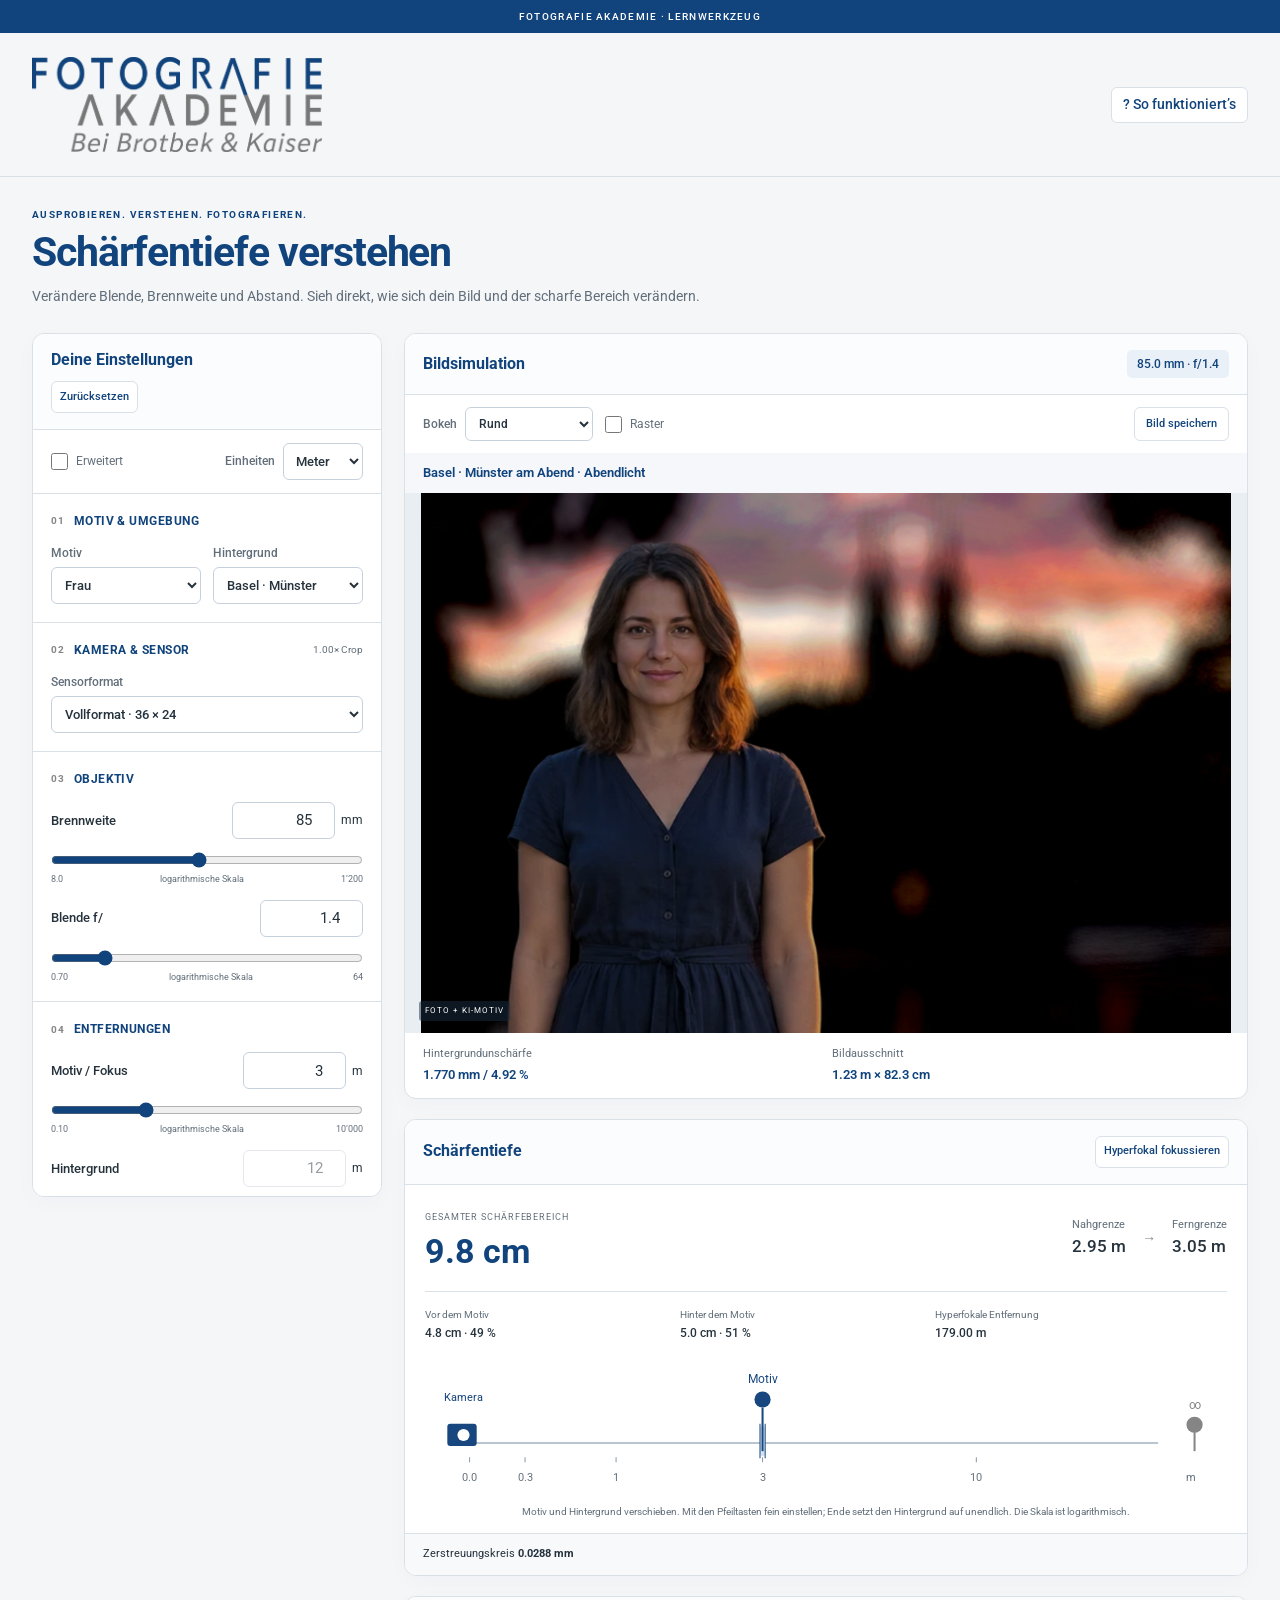
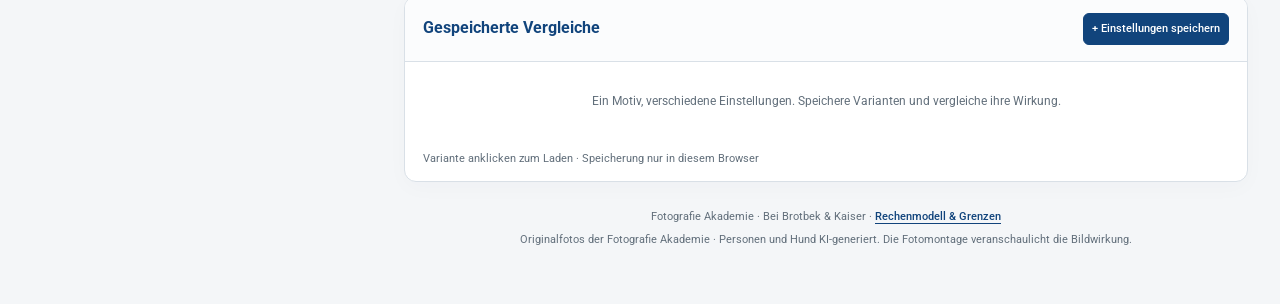
==== commit 19083636: "Remove share control and correct cloister accessible light description" ====
--- a/simulator/index.html
+++ b/simulator/index.html
@@ -1,23 +1,20 @@
-<!doctype html><html lang="de"><head><meta charset="utf-8"><meta name="viewport" content="width=device-width,initial-scale=1"><meta name="description" content="Schärfentiefe verstehen: interaktive Simulation von Brennweite, Blende, Sensorgrösse und Bokeh."><title>Schärfentiefe Studio · Fotografie Akademie</title><link rel="icon" href="../fa-logo.png"><link rel="preconnect" href="https://fonts.googleapis.com"><link rel="preconnect" href="https://fonts.gstatic.com" crossorigin><link href="https://fonts.googleapis.com/css2?family=Roboto:wght@400;500;600;700&display=swap" rel="stylesheet"><style>
-:root{--fa-blue:#11447c;--fa-gray:#858585;--ink:#26333d;--muted:#626f7b;--line:#d9e0e7;--paper:#f4f6f8;--light:#eaf0f7;--card:#fff;font-family:Roboto,Arial,sans-serif;color:var(--ink);background:var(--paper);font-synthesis:none}*{box-sizing:border-box}html{scroll-behavior:smooth;scroll-padding-top:20px}body{margin:0;font-size:14px;line-height:1.5}.brand-strip{background:var(--fa-blue);color:#fff;text-align:center;font-size:10px;font-weight:500;letter-spacing:.13em;padding:9px 16px}header{max-width:1400px;margin:auto;padding:24px 32px;display:flex;align-items:center;justify-content:space-between;border-bottom:1px solid var(--line);gap:20px}.brand{display:block;max-width:70%}.brand img{display:block;width:290px;max-width:100%;height:auto}button,input,select{font:inherit}button{min-height:36px;padding:7px 11px;border:1px solid var(--line);border-radius:6px;background:#fff;color:var(--fa-blue);cursor:pointer;font-weight:500;line-height:1.3;transition:background .12s}button:hover{background:var(--light);border-color:#91aac5}button:disabled{cursor:default;opacity:.5}:focus-visible{outline:3px solid #6c9fce;outline-offset:3px}a{color:var(--fa-blue)}.intro{max-width:1400px;margin:auto;padding:30px 32px 26px}.intro .eyebrow{color:var(--fa-blue);font-weight:700;font-size:10px;letter-spacing:.14em;margin:0 0 7px}.intro h1{color:var(--fa-blue);font-size:clamp(26px,3.2vw,42px);line-height:1.15;letter-spacing:-.025em;margin:0 0 10px;font-weight:700}.intro>p:last-child{font-size:14px;color:var(--muted);margin:0;max-width:750px}main{max-width:1400px;margin:auto;padding:0 32px 40px;display:grid;grid-template-columns:350px minmax(0,1fr);gap:22px;align-items:start}.panel{background:var(--card);border:1px solid var(--line);border-radius:12px;box-shadow:0 6px 22px #12314a06;overflow:hidden;min-width:0}.panel-head{display:flex;justify-content:space-between;align-items:center;flex-wrap:wrap;gap:10px;padding:16px 18px;border-bottom:1px solid var(--line);background:#fbfcfd}.panel-head h2{font-size:16px;margin:0;color:var(--fa-blue);font-weight:700;line-height:1.3}.panel-head>div{display:flex;gap:6px}.panel-head button{font-size:11px;min-height:32px;padding:6px 8px}.controls{position:sticky;top:18px;max-height:calc(100vh - 36px);overflow-y:auto;scrollbar-width:thin;scrollbar-color:#afbdcb transparent}.controls .panel-head{display:block}.controls .panel-head>div{margin-top:10px}.controls section{padding:18px;border-top:1px solid var(--line)}.controls h2:not(.panel-head h2){font-size:10px;letter-spacing:.08em;display:flex;align-items:center;gap:9px;color:var(--fa-gray);margin:0 0 14px}.controls h2 span{color:var(--fa-blue);font-size:12px;letter-spacing:.04em;text-transform:uppercase}.controls h2 output{margin-left:auto;letter-spacing:0;font-size:10px;color:var(--muted);font-weight:400}.mode-row{padding:13px 18px;display:flex;align-items:center;justify-content:space-between;gap:12px}.mode-row .check{margin:0}.mode-row label{display:flex;align-items:center;gap:8px}.mode-row select{width:80px;margin:0;padding:5px 8px}label{display:block;font-size:12px;color:var(--muted);font-weight:500}select,input[type=number]{display:block;border:1px solid #c7d1dc;border-radius:6px;padding:8px 9px;width:100%;min-width:0;margin-top:5px;background:#fff;color:var(--ink);min-height:37px;font-size:13px}input[type=number]{font-variant-numeric:tabular-nums}input[aria-invalid=true]{border-color:#b24d25;outline:1px solid #b24d25}.input-error{padding:12px 18px;background:#fff4e9;color:#8e3b18;font-size:12px;margin:0;border-top:1px solid #edcfaf}.check{display:flex;align-items:center;gap:8px;font-size:12px;margin:12px 0 2px;line-height:1.5;font-weight:400}.check input{flex-shrink:0;margin:0;accent-color:var(--fa-blue);width:17px;height:17px}.two{display:grid;grid-template-columns:minmax(0,1fr) minmax(0,1fr);gap:12px}.two.advanced{margin-top:12px}.value-row{display:flex;align-items:center;justify-content:space-between;gap:8px;margin:14px 0 4px}.value-row label{font-size:13px;color:var(--ink)}.value-row>span{display:flex;align-items:center;gap:6px;font-size:12px;flex-shrink:0}.value-row input{width:103px;text-align:right;font-size:15px;margin:0;padding:5px 7px}input[type=range]{width:100%;display:block;height:28px;margin:7px 0 0;accent-color:var(--fa-blue);cursor:pointer}input:disabled{opacity:.48;cursor:default}.ticks{display:flex;justify-content:space-between;gap:6px;color:var(--muted);font-size:9px;line-height:1.3;white-space:nowrap}.presets{display:flex;flex-wrap:wrap;gap:6px;margin-top:14px}.presets button{font-size:11px;flex-grow:1;min-height:34px}.hint{font-size:11px;color:var(--muted);line-height:1.5;margin:10px 0 0}#compensateLabel{margin-top:12px}.results{display:grid;gap:20px;min-width:0}.sim-toolbar{display:flex;align-items:center;flex-wrap:wrap;gap:12px;padding:12px 18px}.sim-toolbar label{display:flex;align-items:center;gap:8px;margin:0;font-size:12px}.sim-toolbar select{width:128px;margin:0;min-height:34px;font-size:12px}.sim-toolbar button{margin-left:auto;font-size:11px;min-height:34px}.active-options{margin:0;padding:0 18px 10px;font-size:11px;color:var(--fa-blue)}.active-options:empty{display:none}.canvas-wrap{display:flex;align-items:center;justify-content:center;position:relative;overflow:hidden;background:#e9eef3}canvas{display:block;width:100%;height:auto;max-height:540px;object-fit:contain}.scene-label{position:absolute;bottom:12px;left:14px;padding:4px 6px;border-radius:3px;font-size:8px;letter-spacing:.12em;color:#fff;background:#1a2f4280;pointer-events:none}.sim-footer{display:grid;grid-template-columns:1fr 1fr;gap:12px;padding:13px 18px;font-size:11px;color:var(--muted)}.sim-footer b{display:block;color:var(--fa-blue);font-weight:600;font-size:13px;margin-top:3px}#liveBadge{font-size:12px;font-weight:500;color:var(--fa-blue);background:var(--light);padding:5px 10px;border-radius:5px;font-variant-numeric:tabular-nums}.depth-main{display:flex;justify-content:space-between;align-items:center;gap:18px;padding:20px}.eyebrow{font-size:9px;letter-spacing:.1em;color:var(--muted)}#total{font-size:34px;color:var(--fa-blue);line-height:1.2;display:block;margin-top:5px;font-weight:700;font-variant-numeric:tabular-nums}.limits{display:flex;align-items:center;gap:16px}.limits span{font-size:11px;color:var(--muted)}.limits b{display:block;color:var(--ink);font-size:17px;font-weight:500;font-variant-numeric:tabular-nums}.limits i{color:var(--fa-gray)}.depth-stats{display:grid;grid-template-columns:1fr 1fr 1.2fr;gap:12px;padding:15px 0;border-top:1px solid var(--line);margin:0 20px}.depth-stats span{display:block;font-size:10px;color:var(--muted)}.depth-stats b{font-size:12px;font-weight:500}.diagram{padding:0 16px 14px;overflow-x:auto}.diagram .hint{text-align:center;font-size:10px;margin:4px 0 0;max-width:620px;margin-inline:auto}#distanceDiagram{display:block;width:100%;min-width:320px;touch-action:pan-y;user-select:none}#distanceDiagram [data-drag]{cursor:ew-resize;touch-action:none}#distanceDiagram [data-drag]:focus{outline:none}#distanceDiagram [data-drag]:focus circle{stroke:#6c9fce;stroke-width:4}#cocControls{padding:12px 18px;border-top:1px solid var(--line);background:#f7f9fb;font-size:11px}#cocControls>label{margin-top:12px}#cocControls .two{grid-template-columns:1fr}#warning{margin:0;padding:12px 18px;background:#fff5e7;color:#81521b;font-size:12px}#warning:empty{display:none}.primary{background:var(--fa-blue);border-color:var(--fa-blue);color:white}.primary:hover{background:#0c3463;color:#fff}.empty{font-size:12px;line-height:1.6;color:var(--muted);padding:18px 24px;text-align:center}.table-scroll{overflow-x:auto}table{width:100%;border-collapse:collapse;white-space:nowrap;font-size:12px}th,td{text-align:left;border-bottom:1px solid var(--line);padding:10px 12px}th{font-weight:500;font-size:11px;color:var(--muted)}th button{padding:0;min-height:28px;background:none;border:0;color:inherit;font-size:11px}td button{font-size:11px;min-height:32px}tbody tr{cursor:pointer}tbody tr:hover{background:var(--light)}.saved>.hint{padding:0 18px 14px}.results footer{font-size:11px;color:var(--muted);text-align:center;line-height:1.8;padding:2px 5px 14px}.results footer button{font-size:11px;border:0;background:none;padding:0;min-height:26px;text-decoration:underline;text-underline-offset:3px}body:not(.advanced-mode) .advanced,[hidden]{display:none!important}.mobile-nav{display:none}#toast{position:fixed;z-index:20;left:50%;bottom:25px;max-width:calc(100vw - 32px);transform:translateX(-50%) translateY(140px);opacity:0;pointer-events:none;background:var(--fa-blue);color:white;padding:12px 18px;border-radius:8px;box-shadow:0 6px 24px #12314a33;font-size:13px;transition:transform .2s,opacity .2s}#toast.show{transform:translateX(-50%) translateY(0);opacity:1}dialog{width:calc(100% - 28px);max-width:680px;max-height:85dvh;overflow:auto;border:1px solid var(--line);border-radius:12px;color:var(--ink);padding:24px;background:#fff}dialog::backdrop{background:#14345680;backdrop-filter:blur(3px)}.dialog-head{display:flex;align-items:center;justify-content:space-between;gap:12px}.dialog-head h2{margin:0;color:var(--fa-blue);font-size:21px}.dialog-head button{font-size:24px;min-width:40px}dialog h3{font-size:15px;color:var(--fa-blue);margin:22px 0 8px}dialog p{font-size:13px;line-height:1.7;color:var(--muted)}dialog pre{white-space:pre-wrap;background:var(--light);padding:14px;border-radius:6px;font-size:12px;overflow-wrap:anywhere}@media(max-width:1100px){main{grid-template-columns:310px minmax(0,1fr);padding:0 20px 30px;gap:16px}.intro,header{padding-left:20px;padding-right:20px}.depth-main{flex-direction:column;align-items:flex-start}.depth-stats{gap:8px}.panel-head{padding:14px}.sim-toolbar{padding:12px}.sim-toolbar button{margin-left:0}#total{font-size:30px}}@media(max-width:800px){header{padding:17px 16px}.brand img{width:225px}.intro{padding:23px 16px 20px}.intro .eyebrow{font-size:9px}.intro>p:last-child{font-size:13px}.intro h1{font-size:29px}main{display:flex;flex-direction:column;padding:0 12px 86px;gap:16px}.controls{order:1;position:static;max-height:none;overflow:visible;width:100%}.results{display:contents}.simulation{order:0;width:100%}.depth{order:2;width:100%}.saved{order:3;width:100%}.results footer{order:4;width:100%}.controls .panel-head{display:flex}.controls .panel-head>div{margin-top:0}canvas{max-height:460px}.depth-main{flex-direction:row;align-items:center;padding:18px}.depth-stats{margin-inline:18px}.sim-footer{gap:8px;padding:12px}.sim-footer b{font-size:12px}.sim-toolbar{gap:10px}.sim-toolbar select{width:112px}.sim-toolbar button{margin-left:auto}.mobile-nav{position:fixed;bottom:0;left:0;right:0;display:grid;grid-template-columns:.8fr 1fr 1.5fr;background:#fff;box-shadow:0 -2px 12px #17477e12;border-top:1px solid var(--line);padding-bottom:env(safe-area-inset-bottom);z-index:15}.mobile-nav a{text-decoration:none;text-align:center;padding:12px 4px;font-size:12px;color:var(--fa-blue);line-height:1.5}.mobile-nav a:last-child{background:var(--light)}.mobile-nav b{display:block;font-size:13px}.mobile-nav a:not(:last-child){display:flex;align-items:center;justify-content:center}#toast{bottom:86px}#helpBtn{font-size:12px}.value-row input{width:120px}}@media(max-width:420px){#helpBtn span{display:none}#helpBtn{min-width:38px;font-size:17px}.brand{max-width:80%}.brand img{width:210px}.depth-main{flex-direction:column;align-items:flex-start;gap:12px}.limits{width:100%;justify-content:space-between}.sim-toolbar label{font-size:11px}.sim-toolbar select{width:96px}.sim-toolbar button{font-size:10px;padding:5px 7px}.sim-toolbar{gap:9px}.panel-head h2{font-size:15px}.panel-head button{font-size:10px}.controls .panel-head{align-items:flex-start;flex-direction:column}.depth-stats{grid-template-columns:1fr 1fr}.depth-stats>div:last-child{grid-column:1/-1}.two{gap:10px}.ticks{font-size:9px}.saved .panel-head{align-items:flex-start}.saved .panel-head button{width:100%}.intro h1{font-size:27px}#total{font-size:32px}}@media(prefers-reduced-motion:reduce){html{scroll-behavior:auto}*{transition:none!important}}
+<!doctype html><html lang="de"><head><meta charset="utf-8"><meta name="viewport" content="width=device-width,initial-scale=1"><meta name="description" content="Schärfentiefe verstehen: interaktive Simulation von Brennweite, Blende, Sensorgrösse und Bokeh."><title>Schärfentiefe Studio · Fotografie Akademie</title><link rel="icon" href="../fa-logo.png"><link rel="preconnect" href="https://fonts.googleapis.com"><link rel="preconnect" href="https://fonts.gstatic.com" crossorigin><link href="https://fonts.googleapis.com/css2?family=Roboto:wght@400;500;600;700&display=swap" rel="stylesheet"><style>:root{--fa-blue:#11447c;--fa-gray:#858585;--ink:#26333d;--muted:#626f7b;--line:#d9e0e7;--paper:#f4f6f8;--light:#eaf0f7;--card:#fff;font-family:Roboto,Arial,sans-serif;color:var(--ink);background:var(--paper);font-synthesis:none}*{box-sizing:border-box}html{scroll-behavior:smooth;scroll-padding-top:20px}body{margin:0;font-size:14px;line-height:1.5}.brand-strip{background:var(--fa-blue);color:#fff;text-align:center;font-size:10px;font-weight:500;letter-spacing:.13em;padding:9px 16px}header{max-width:1400px;margin:auto;padding:24px 32px;display:flex;align-items:center;justify-content:space-between;border-bottom:1px solid var(--line);gap:20px}.brand{display:block;max-width:70%}.brand img{display:block;width:290px;max-width:100%;height:auto}button,input,select{font:inherit}button{min-height:36px;padding:7px 11px;border:1px solid var(--line);border-radius:6px;background:#fff;color:var(--fa-blue);cursor:pointer;font-weight:500;line-height:1.3;transition:background .12s}button:hover{background:var(--light);border-color:#91aac5}button:disabled{cursor:default;opacity:.5}:focus-visible{outline:3px solid #6c9fce;outline-offset:3px}a{color:var(--fa-blue)}.intro{max-width:1400px;margin:auto;padding:30px 32px 26px}.intro .eyebrow{color:var(--fa-blue);font-weight:700;font-size:10px;letter-spacing:.14em;margin:0 0 7px}.intro h1{color:var(--fa-blue);font-size:clamp(26px,3.2vw,42px);line-height:1.15;letter-spacing:-.025em;margin:0 0 10px;font-weight:700}.intro>p:last-child{font-size:14px;color:var(--muted);margin:0;max-width:750px}main{max-width:1400px;margin:auto;padding:0 32px 40px;display:grid;grid-template-columns:350px minmax(0,1fr);gap:22px;align-items:start}.panel{background:var(--card);border:1px solid var(--line);border-radius:12px;box-shadow:0 6px 22px #12314a06;overflow:hidden;min-width:0}.panel-head{display:flex;justify-content:space-between;align-items:center;flex-wrap:wrap;gap:10px;padding:16px 18px;border-bottom:1px solid var(--line);background:#fbfcfd}.panel-head h2{font-size:16px;margin:0;color:var(--fa-blue);font-weight:700;line-height:1.3}.panel-head>div{display:flex;gap:6px}.panel-head button{font-size:11px;min-height:32px;padding:6px 8px}.controls{position:sticky;top:18px;max-height:calc(100vh - 36px);overflow-y:auto;scrollbar-width:thin;scrollbar-color:#afbdcb transparent}.controls .panel-head{display:block}.controls .panel-head>div{margin-top:10px}.controls section{padding:18px;border-top:1px solid var(--line)}.controls h2:not(.panel-head h2){font-size:10px;letter-spacing:.08em;display:flex;align-items:center;gap:9px;color:var(--fa-gray);margin:0 0 14px}.controls h2 span{color:var(--fa-blue);font-size:12px;letter-spacing:.04em;text-transform:uppercase}.controls h2 output{margin-left:auto;letter-spacing:0;font-size:10px;color:var(--muted);font-weight:400}.mode-row{padding:13px 18px;display:flex;align-items:center;justify-content:space-between;gap:12px}.mode-row .check{margin:0}.mode-row label{display:flex;align-items:center;gap:8px}.mode-row select{width:80px;margin:0;padding:5px 8px}label{display:block;font-size:12px;color:var(--muted);font-weight:500}select,input[type=number]{display:block;border:1px solid #c7d1dc;border-radius:6px;padding:8px 9px;width:100%;min-width:0;margin-top:5px;background:#fff;color:var(--ink);min-height:37px;font-size:13px}input[type=number]{font-variant-numeric:tabular-nums}input[aria-invalid=true]{border-color:#b24d25;outline:1px solid #b24d25}.input-error{padding:12px 18px;background:#fff4e9;color:#8e3b18;font-size:12px;margin:0;border-top:1px solid #edcfaf}.check{display:flex;align-items:center;gap:8px;font-size:12px;margin:12px 0 2px;line-height:1.5;font-weight:400}.check input{flex-shrink:0;margin:0;accent-color:var(--fa-blue);width:17px;height:17px}.two{display:grid;grid-template-columns:minmax(0,1fr) minmax(0,1fr);gap:12px}.two.advanced{margin-top:12px}.value-row{display:flex;align-items:center;justify-content:space-between;gap:8px;margin:14px 0 4px}.value-row label{font-size:13px;color:var(--ink)}.value-row>span{display:flex;align-items:center;gap:6px;font-size:12px;flex-shrink:0}.value-row input{width:103px;text-align:right;font-size:15px;margin:0;padding:5px 7px}input[type=range]{width:100%;display:block;height:28px;margin:7px 0 0;accent-color:var(--fa-blue);cursor:pointer}input:disabled{opacity:.48;cursor:default}.ticks{display:flex;justify-content:space-between;gap:6px;color:var(--muted);font-size:9px;line-height:1.3;white-space:nowrap}.presets{display:flex;flex-wrap:wrap;gap:6px;margin-top:14px}.presets button{font-size:11px;flex-grow:1;min-height:34px}.hint{font-size:11px;color:var(--muted);line-height:1.5;margin:10px 0 0}#compensateLabel{margin-top:12px}.results{display:grid;gap:20px;min-width:0}.sim-toolbar{display:flex;align-items:center;flex-wrap:wrap;gap:12px;padding:12px 18px}.sim-toolbar label{display:flex;align-items:center;gap:8px;margin:0;font-size:12px}.sim-toolbar select{width:128px;margin:0;min-height:34px;font-size:12px}.sim-toolbar button{margin-left:auto;font-size:11px;min-height:34px}.active-options{margin:0;padding:0 18px 10px;font-size:11px;color:var(--fa-blue)}.active-options:empty{display:none}.canvas-wrap{display:flex;align-items:center;justify-content:center;position:relative;overflow:hidden;background:#e9eef3}canvas{display:block;width:100%;height:auto;max-height:540px;object-fit:contain}.scene-label{position:absolute;bottom:12px;left:14px;padding:4px 6px;border-radius:3px;font-size:8px;letter-spacing:.12em;color:#fff;background:#1a2f4280;pointer-events:none}.sim-footer{display:grid;grid-template-columns:1fr 1fr;gap:12px;padding:13px 18px;font-size:11px;color:var(--muted)}.sim-footer b{display:block;color:var(--fa-blue);font-weight:600;font-size:13px;margin-top:3px}#liveBadge{font-size:12px;font-weight:500;color:var(--fa-blue);background:var(--light);padding:5px 10px;border-radius:5px;font-variant-numeric:tabular-nums}.depth-main{display:flex;justify-content:space-between;align-items:center;gap:18px;padding:20px}.eyebrow{font-size:9px;letter-spacing:.1em;color:var(--muted)}#total{font-size:34px;color:var(--fa-blue);line-height:1.2;display:block;margin-top:5px;font-weight:700;font-variant-numeric:tabular-nums}.limits{display:flex;align-items:center;gap:16px}.limits span{font-size:11px;color:var(--muted)}.limits b{display:block;color:var(--ink);font-size:17px;font-weight:500;font-variant-numeric:tabular-nums}.limits i{color:var(--fa-gray)}.depth-stats{display:grid;grid-template-columns:1fr 1fr 1.2fr;gap:12px;padding:15px 0;border-top:1px solid var(--line);margin:0 20px}.depth-stats span{display:block;font-size:10px;color:var(--muted)}.depth-stats b{font-size:12px;font-weight:500}.diagram{padding:0 16px 14px;overflow-x:auto}.diagram .hint{text-align:center;font-size:10px;margin:4px 0 0;max-width:620px;margin-inline:auto}#distanceDiagram{display:block;width:100%;min-width:320px;touch-action:pan-y;user-select:none}#distanceDiagram [data-drag]{cursor:ew-resize;touch-action:none}#distanceDiagram [data-drag]:focus{outline:none}#distanceDiagram [data-drag]:focus circle{stroke:#6c9fce;stroke-width:4}#cocControls{padding:12px 18px;border-top:1px solid var(--line);background:#f7f9fb;font-size:11px}#cocControls>label{margin-top:12px}#cocControls .two{grid-template-columns:1fr}#warning{margin:0;padding:12px 18px;background:#fff5e7;color:#81521b;font-size:12px}#warning:empty{display:none}.primary{background:var(--fa-blue);border-color:var(--fa-blue);color:white}.primary:hover{background:#0c3463;color:#fff}.empty{font-size:12px;line-height:1.6;color:var(--muted);padding:18px 24px;text-align:center}.table-scroll{overflow-x:auto}table{width:100%;border-collapse:collapse;white-space:nowrap;font-size:12px}th,td{text-align:left;border-bottom:1px solid var(--line);padding:10px 12px}th{font-weight:500;font-size:11px;color:var(--muted)}th button{padding:0;min-height:28px;background:none;border:0;color:inherit;font-size:11px}td button{font-size:11px;min-height:32px}tbody tr{cursor:pointer}tbody tr:hover{background:var(--light)}.saved>.hint{padding:0 18px 14px}.results footer{font-size:11px;color:var(--muted);text-align:center;line-height:1.8;padding:2px 5px 14px}.results footer button{font-size:11px;border:0;background:none;padding:0;min-height:26px;text-decoration:underline;text-underline-offset:3px}body:not(.advanced-mode) .advanced,[hidden]{display:none!important}.mobile-nav{display:none}#toast{position:fixed;z-index:20;left:50%;bottom:25px;max-width:calc(100vw - 32px);transform:translateX(-50%) translateY(140px);opacity:0;pointer-events:none;background:var(--fa-blue);color:white;padding:12px 18px;border-radius:8px;box-shadow:0 6px 24px #12314a33;font-size:13px;transition:transform .2s,opacity .2s}#toast.show{transform:translateX(-50%) translateY(0);opacity:1}dialog{width:calc(100% - 28px);max-width:680px;max-height:85dvh;overflow:auto;border:1px solid var(--line);border-radius:12px;color:var(--ink);padding:24px;background:#fff}dialog::backdrop{background:#14345680;backdrop-filter:blur(3px)}.dialog-head{display:flex;align-items:center;justify-content:space-between;gap:12px}.dialog-head h2{margin:0;color:var(--fa-blue);font-size:21px}.dialog-head button{font-size:24px;min-width:40px}dialog h3{font-size:15px;color:var(--fa-blue);margin:22px 0 8px}dialog p{font-size:13px;line-height:1.7;color:var(--muted)}dialog pre{white-space:pre-wrap;background:var(--light);padding:14px;border-radius:6px;font-size:12px;overflow-wrap:anywhere}@media(max-width:1100px){main{grid-template-columns:310px minmax(0,1fr);padding:0 20px 30px;gap:16px}.intro,header{padding-left:20px;padding-right:20px}.depth-main{flex-direction:column;align-items:flex-start}.depth-stats{gap:8px}.panel-head{padding:14px}.sim-toolbar{padding:12px}.sim-toolbar button{margin-left:0}#total{font-size:30px}}@media(max-width:800px){header{padding:17px 16px}.brand img{width:225px}.intro{padding:23px 16px 20px}.intro .eyebrow{font-size:9px}.intro>p:last-child{font-size:13px}.intro h1{font-size:29px}main{display:flex;flex-direction:column;padding:0 12px 86px;gap:16px}.controls{order:1;position:static;max-height:none;overflow:visible;width:100%}.results{display:contents}.simulation{order:0;width:100%}.depth{order:2;width:100%}.saved{order:3;width:100%}.results footer{order:4;width:100%}.controls .panel-head{display:flex}.controls .panel-head>div{margin-top:0}canvas{max-height:460px}.depth-main{flex-direction:row;align-items:center;padding:18px}.depth-stats{margin-inline:18px}.sim-footer{gap:8px;padding:12px}.sim-footer b{font-size:12px}.sim-toolbar{gap:10px}.sim-toolbar select{width:112px}.sim-toolbar button{margin-left:auto}.mobile-nav{position:fixed;bottom:0;left:0;right:0;display:grid;grid-template-columns:.8fr 1fr 1.5fr;background:#fff;box-shadow:0 -2px 12px #17477e12;border-top:1px solid var(--line);padding-bottom:env(safe-area-inset-bottom);z-index:15}.mobile-nav a{text-decoration:none;text-align:center;padding:12px 4px;font-size:12px;color:var(--fa-blue);line-height:1.5}.mobile-nav a:last-child{background:var(--light)}.mobile-nav b{display:block;font-size:13px}.mobile-nav a:not(:last-child){display:flex;align-items:center;justify-content:center}#toast{bottom:86px}#helpBtn{font-size:12px}.value-row input{width:120px}}@media(max-width:420px){#helpBtn span{display:none}#helpBtn{min-width:38px;font-size:17px}.brand{max-width:80%}.brand img{width:210px}.depth-main{flex-direction:column;align-items:flex-start;gap:12px}.limits{width:100%;justify-content:space-between}.sim-toolbar label{font-size:11px}.sim-toolbar select{width:96px}.sim-toolbar button{font-size:10px;padding:5px 7px}.sim-toolbar{gap:9px}.panel-head h2{font-size:15px}.panel-head button{font-size:10px}.controls .panel-head{align-items:flex-start;flex-direction:column}.depth-stats{grid-template-columns:1fr 1fr}.depth-stats>div:last-child{grid-column:1/-1}.two{gap:10px}.ticks{font-size:9px}.saved .panel-head{align-items:flex-start}.saved .panel-head button{width:100%}.intro h1{font-size:27px}#total{font-size:32px}}@media(prefers-reduced-motion:reduce){html{scroll-behavior:auto}*{transition:none!important}}
 
 .photo-caption{margin:0;padding:10px 18px;color:var(--fa-blue);font-weight:600;font-size:13px;background:#f5f7fa}.photo-limit{font-size:11px;color:#627080;margin:0;padding:8px 18px}.photo-limit:empty{display:none}.photo-status{position:absolute;inset:0;z-index:2;display:flex;align-items:center;justify-content:center;flex-direction:column;gap:12px;padding:24px;background:#e8edf3;color:#11447c;text-align:center}.scene-label{letter-spacing:1px}
-
 </style></head><body>
 <div class="brand-strip">FOTOGRAFIE AKADEMIE · LERNWERKZEUG</div>
 <header><a class="brand" href="https://www.fotografie-akademie.ch/" target="_blank" rel="noopener"><img src="../fa-logo.png" alt="Fotografie Akademie · Bei Brotbek & Kaiser" width="290" height="100"></a><button id="helpBtn">? <span>So funktioniert’s</span></button></header>
 <div class="intro"><p class="eyebrow">AUSPROBIEREN. VERSTEHEN. FOTOGRAFIEREN.</p><h1>Schärfentiefe verstehen</h1><p>Verändere Blende, Brennweite und Abstand. Sieh direkt, wie sich dein Bild und der scharfe Bereich verändern.</p></div>
-<main><aside class="controls panel" id="settings"><div class="panel-head"><h2>Deine Einstellungen</h2><div><button id="linkBtn">Link teilen</button><button id="resetBtn">Zurücksetzen</button></div></div><div id="controls"></div></aside><div class="results">
+<main><aside class="controls panel" id="settings"><div class="panel-head"><h2>Deine Einstellungen</h2><div><button id="resetBtn">Zurücksetzen</button></div></div><div id="controls"></div></aside><div class="results">
 <section class="panel simulation" id="simulation"><div class="panel-head"><h2>Bildsimulation</h2><span id="liveBadge"></span></div><div class="sim-toolbar" id="simToolbar"></div><p id="activeOptions" class="active-options" aria-live="polite"></p><p id="photoCaption" class="photo-caption"></p><div class="canvas-wrap"><div id="photoStatus" class="photo-status" role="status"><span id="photoStatusText"></span><button id="retryPhotos" hidden>Erneut laden</button></div><canvas id="sceneCanvas" width="1200" height="800" aria-label="Illustration der Bildwirkung mit entfernungsabhängiger Hintergrundunschärfe"></canvas><span class="scene-label">FOTO + KI-MOTIV</span></div><p id="photoLimit" class="photo-limit"></p><div class="sim-footer"><span>Hintergrundunschärfe <b id="blurValue"></b></span><span>Bildausschnitt <b id="fieldValue"></b></span></div></section>
 <section class="panel depth" id="depth"><div class="panel-head"><h2>Schärfentiefe</h2><button id="hyperBtn">Hyperfokal fokussieren</button></div><div class="depth-main"><div><span class="eyebrow">GESAMTER SCHÄRFEBEREICH</span><strong id="total"></strong></div><div class="limits"><span>Nahgrenze <b id="near"></b></span><i>→</i><span>Ferngrenze <b id="far"></b></span></div></div><div class="depth-stats"><div><span>Vor dem Motiv</span><b id="front"></b></div><div><span>Hinter dem Motiv</span><b id="back"></b></div><div><span>Hyperfokale Entfernung</span><b id="hyperfocal"></b></div></div><div class="diagram"><svg id="distanceDiagram" viewBox="0 0 800 140" role="group" aria-label="Entfernungsdiagramm: Kamera, Motiv, Schärfebereich und Hintergrund"></svg><p class="hint">Motiv und Hintergrund verschieben. Mit den Pfeiltasten fein einstellen; Ende setzt den Hintergrund auf unendlich. Die Skala ist logarithmisch.</p></div><div id="cocControls"></div><p id="warning" role="status"></p></section>
 <section class="panel saved"><div class="panel-head"><h2>Gespeicherte Vergleiche</h2><button id="saveBtn" class="primary">+ Einstellungen speichern</button></div><p class="empty" id="empty">Ein Motiv, verschiedene Einstellungen. Speichere Varianten und vergleiche ihre Wirkung.</p><div class="table-scroll"><table id="savedTable"><thead><tr><th><button data-sort="focal">Brennweite ↕</button></th><th><button data-sort="aperture">Blende ↕</button></th><th><button data-sort="distance">Distanz ↕</button></th><th>Sensor</th><th>Schärfentiefe</th><th></th></tr></thead><tbody id="savedBody"></tbody></table></div><p class="hint">Variante anklicken zum Laden · Speicherung nur in diesem Browser</p></section>
 <footer>Fotografie Akademie · Bei Brotbek &amp; Kaiser · <button id="mathBtn">Rechenmodell & Grenzen</button><br>Originalfotos der Fotografie Akademie · Personen und Hund KI-generiert. Die Fotomontage veranschaulicht die Bildwirkung.</footer></div></main><nav class="mobile-nav" aria-label="Schnellnavigation"><a href="#simulation">Bild</a><a href="#settings">Einstellungen</a><a href="#depth">Schärfentiefe <b id="mobileTotal"></b></a></nav><div id="toast" role="status" aria-live="polite"></div>
-<dialog id="helpDialog"><div class="dialog-head"><h2>Schärfentiefe verstehen</h2><button id="closeHelp" aria-label="Hilfe schliessen">×</button></div><h3>Vier Regler, eine Bildwirkung</h3><p>Eine offene Blende, eine längere Brennweite und ein kleiner Abstand zum Motiv verkleinern in der Regel die Schärfentiefe. Ein weiter entfernter Hintergrund wird stärker unscharf. Der blaue Bereich im Diagramm zeigt die akzeptabel scharfe Zone.</p><h3>Vergleichen und teilen</h3><p>Mit «Motivgrösse im Bild beibehalten» werden Entfernung oder Brennweite ausgeglichen. Die Portrait-Tasten stellen einen passenden Ausschnitt ein. «Link teilen» erzeugt eine URL mit den aktuellen Parametern. Vergleiche bleiben lokal im Browser. «Zurücksetzen» setzt nur die aktuellen Einstellungen zurück.</p><h3>Bedienung</h3><p>Der Hintergrund liegt immer hinter dem Motiv. Ein deaktiviertes Hintergrundfeld bedeutet «unendlich». Die Motivgrösse-Sperre hält den vertikalen Bildausschnitt fest; bei einem anderen Seitenverhältnis ändert sich die Breite. Die Brennweite wird bei einer direkten Distanzänderung ausgeglichen, die Distanz bei einer direkten Brennweitenänderung.</p><h3>Rechenmodell</h3><p>Dünnes, symmetrisches Objektiv mit Brennweite f, Blendenzahl N, Fokusdistanz s und Zerstreuungskreis c. Alle Formeln verwenden intern Millimeter.</p><pre>H = f² / (N · c) + f
+<dialog id="helpDialog"><div class="dialog-head"><h2>Schärfentiefe verstehen</h2><button id="closeHelp" aria-label="Hilfe schliessen">×</button></div><h3>Vier Regler, eine Bildwirkung</h3><p>Eine offene Blende, eine längere Brennweite und ein kleiner Abstand zum Motiv verkleinern in der Regel die Schärfentiefe. Ein weiter entfernter Hintergrund wird stärker unscharf. Der blaue Bereich im Diagramm zeigt die akzeptabel scharfe Zone.</p><h3>Einstellungen vergleichen</h3><p>Mit «Motivgrösse im Bild beibehalten» werden Entfernung oder Brennweite ausgeglichen. Die Portrait-Tasten stellen einen passenden Ausschnitt ein. Vergleiche bleiben lokal im Browser. «Zurücksetzen» setzt nur die aktuellen Einstellungen zurück.</p><h3>Bedienung</h3><p>Der Hintergrund liegt immer hinter dem Motiv. Ein deaktiviertes Hintergrundfeld bedeutet «unendlich». Die Motivgrösse-Sperre hält den vertikalen Bildausschnitt fest; bei einem anderen Seitenverhältnis ändert sich die Breite. Die Brennweite wird bei einer direkten Distanzänderung ausgeglichen, die Distanz bei einer direkten Brennweitenänderung.</p><h3>Rechenmodell</h3><p>Dünnes, symmetrisches Objektiv mit Brennweite f, Blendenzahl N, Fokusdistanz s und Zerstreuungskreis c. Alle Formeln verwenden intern Millimeter.</p><pre>H = f² / (N · c) + f
 Nah = s · (H − f) / (H + s − 2f)
 Fern = s · (H − f) / (H − s)
 Fern = ∞, wenn s ≥ H
-Unschärfe(z) = f² · |z − s| / (N · z · (s − f))</pre><p>Standard: c = Sensordiagonale / 1500. Druck: 0.2 mm entlang der langen Papierseite. Ausgabe: zwei Pixel entlang der langen Bildseite. Diese Optionen definieren ein Betrachtungskriterium, keine feste Eigenschaft der Kamera.</p><p>Konverter ändern Brennweite und Blendenzahl mit demselben Faktor. Die Anamorphot-Option erweitert den horizontalen Bildwinkel und verändert die Bokehform vereinfachend. Sie simuliert kein konkretes Objektiv.</p><p>Beugung: Airy-Durchmesser 2.44 · 0.00055 mm · N · (1 + Abbildungsmassstab). Geometrische Unschärfe und Beugung werden näherungsweise quadratisch kombiniert. Übersteigt die Beugung das Kriterium, existiert kein akzeptabel scharfer Bereich.</p><p>Die Hyperfokal-Taste berücksichtigt bei aktivierter Beugung auch den von der Fokusdistanz abhängigen Airy-Durchmesser. Die obige H-Formel beschreibt den Fall ohne Beugung.</p><h3>Grenzen</h3><p>Abstände beziehen sich auf die Hauptebene des idealisierten Objektivs. Fokus-Breathing, Pupillenmassstab, Aberrationen, Sensorfilter und Schärfung sind nicht modelliert. Die Foto-Unschärfe ist eine Näherung mit einer abgetasteten Blendenform. Die zehn Bokehformen verändern die Unschärfe des Fotos. Bereits im Originalfoto vorhandene Unschärfe lässt sich nicht rückgängig machen. Alle Hintergrunddetails werden vereinfacht derselben Entfernung zugeordnet; das Foto ist keine 3D-Rekonstruktion. Fotoausschnitt und maximale Vergrösserung sind begrenzt. Die Personen und der Hund sind KI-generiert, ihre Lichtvariante wird passend zum Ort gewählt. Im Kreuzgang folgen die Motive dem sichtbaren Boden zum Fluchtpunkt; die Füsse bleiben auf der vorhandenen Bodenfläche. Bei den Landschaften hält die Vorschau kleinere Motive an der unteren Bildkante; Füsse und Pfoten bleiben knapp ausserhalb des Ausschnitts. Nahe Portraits behalten etwas Raum über dem Kopf. Diese bewusste Bildgestaltung verhindert schwebende Motive, ohne den Hintergrund zu verändern.</p><p>Die Kameraauswahl enthält zwei geprüfte Modelle. Weitere Kameras lassen sich über die Sensorabmessungen einstellen. Objektivvorgaben sind allgemeine Brennweiten-Blenden-Kombinationen, keine Herstellerdatenbank. Konverterkompatibilität und Bildkreis werden nicht geprüft.</p><p>Formeln und Vergleich: <a href="https://www.dofmaster.com/equations.html" target="_blank" rel="noopener">DOFMaster</a> · <a href="https://www.cambridgeincolour.com/tutorials/depth-of-field.htm" target="_blank" rel="noopener">Cambridge in Colour: Schärfentiefe</a> · <a href="https://www.cambridgeincolour.com/tutorials/diffraction-photography.htm" target="_blank" rel="noopener">Beugung</a>. Die Referenzfälle wurden mit identischem Zerstreuungskreis verglichen.</p><p>Sensorquellen: <a href="https://www.nikonusa.com/p/z50ii/1788/overview" target="_blank" rel="noopener">Nikon Z50II</a> · <a href="https://fujifilm-dsc.com/en/manual/x-t50/technical_notes/spec/index.html" target="_blank" rel="noopener">Fujifilm X-T50</a>.</p><p>Eigenständig programmierte Anwendung mit bereitgestellten Originalfotos und KI-generierten Motiven. Kein Originalcode oder Bildmaterial von dofsimulator.net übernommen.</p></dialog><script>
-/* Independent thin-lens model. Public distances: m. Optical lengths: mm. */
+Unschärfe(z) = f² · |z − s| / (N · z · (s − f))</pre><p>Standard: c = Sensordiagonale / 1500. Druck: 0.2 mm entlang der langen Papierseite. Ausgabe: zwei Pixel entlang der langen Bildseite. Diese Optionen definieren ein Betrachtungskriterium, keine feste Eigenschaft der Kamera.</p><p>Konverter ändern Brennweite und Blendenzahl mit demselben Faktor. Die Anamorphot-Option erweitert den horizontalen Bildwinkel und verändert die Bokehform vereinfachend. Sie simuliert kein konkretes Objektiv.</p><p>Beugung: Airy-Durchmesser 2.44 · 0.00055 mm · N · (1 + Abbildungsmassstab). Geometrische Unschärfe und Beugung werden näherungsweise quadratisch kombiniert. Übersteigt die Beugung das Kriterium, existiert kein akzeptabel scharfer Bereich.</p><p>Die Hyperfokal-Taste berücksichtigt bei aktivierter Beugung auch den von der Fokusdistanz abhängigen Airy-Durchmesser. Die obige H-Formel beschreibt den Fall ohne Beugung.</p><h3>Grenzen</h3><p>Abstände beziehen sich auf die Hauptebene des idealisierten Objektivs. Fokus-Breathing, Pupillenmassstab, Aberrationen, Sensorfilter und Schärfung sind nicht modelliert. Die Foto-Unschärfe ist eine Näherung mit einer abgetasteten Blendenform. Die zehn Bokehformen verändern die Unschärfe des Fotos. Bereits im Originalfoto vorhandene Unschärfe lässt sich nicht rückgängig machen. Alle Hintergrunddetails werden vereinfacht derselben Entfernung zugeordnet; das Foto ist keine 3D-Rekonstruktion. Fotoausschnitt und maximale Vergrösserung sind begrenzt. Die Personen und der Hund sind KI-generiert, ihre Lichtvariante wird passend zum Ort gewählt. Im Kreuzgang folgen die Motive dem sichtbaren Boden zum Fluchtpunkt; die Füsse bleiben auf der vorhandenen Bodenfläche. Bei den Landschaften hält die Vorschau kleinere Motive an der unteren Bildkante; Füsse und Pfoten bleiben knapp ausserhalb des Ausschnitts. Nahe Portraits behalten etwas Raum über dem Kopf. Diese bewusste Bildgestaltung verhindert schwebende Motive, ohne den Hintergrund zu verändern.</p><p>Die Kameraauswahl enthält zwei geprüfte Modelle. Weitere Kameras lassen sich über die Sensorabmessungen einstellen. Objektivvorgaben sind allgemeine Brennweiten-Blenden-Kombinationen, keine Herstellerdatenbank. Konverterkompatibilität und Bildkreis werden nicht geprüft.</p><p>Formeln und Vergleich: <a href="https://www.dofmaster.com/equations.html" target="_blank" rel="noopener">DOFMaster</a> · <a href="https://www.cambridgeincolour.com/tutorials/depth-of-field.htm" target="_blank" rel="noopener">Cambridge in Colour: Schärfentiefe</a> · <a href="https://www.cambridgeincolour.com/tutorials/diffraction-photography.htm" target="_blank" rel="noopener">Beugung</a>. Die Referenzfälle wurden mit identischem Zerstreuungskreis verglichen.</p><p>Sensorquellen: <a href="https://www.nikonusa.com/p/z50ii/1788/overview" target="_blank" rel="noopener">Nikon Z50II</a> · <a href="https://fujifilm-dsc.com/en/manual/x-t50/technical_notes/spec/index.html" target="_blank" rel="noopener">Fujifilm X-T50</a>.</p><p>Eigenständig programmierte Anwendung mit bereitgestellten Originalfotos und KI-generierten Motiven. Kein Originalcode oder Bildmaterial von dofsimulator.net übernommen.</p></dialog><script>/* Independent thin-lens model. Public distances: m. Optical lengths: mm. */
 (function(root){
 'use strict';
 const clamp=(v,a,b)=>Math.min(b,Math.max(a,v));
@@ -89,9 +86,7 @@
 const api={optics,defaults,sanitize,clamp,sensors,ranges,minDistance,change,frameSubject,geometry};
 if(typeof module!=='undefined')module.exports=api;else root.Optics=api;
 })(typeof window==='undefined'?globalThis:window);
-
-</script><script>
-'use strict';
+</script><script>'use strict';
 const {optics,defaults,sanitize,clamp,sensors,ranges,minDistance,change,frameSubject,geometry}=Optics,$=id=>document.getElementById(id);
 const esc=s=>String(s).replace(/[&<>"']/g,c=>({'&':'&amp;','<':'&lt;','>':'&gt;','"':'&quot;',"'":'&#39;'}[c]));
 const select=(id,label,items,cls='')=>`<label class="${cls}" id="${id}Label">${label}<select id="${id}" aria-label="${label}">${items.map(([v,l])=>`<option value="${v}">${l}</option>`).join('')}</select></label>`;
@@ -150,7 +145,6 @@
 document.querySelectorAll('[data-frame]').forEach(b=>b.addEventListener('click',()=>{const target=b.dataset.frame==='full'?state.modelHeight*1.15:Number(b.dataset.frame);const result=frameSubject(state,target);state=result.state;if(result.limited)notify('Dieser Ausschnitt liegt ausserhalb des Einstellbereichs.');render();persist();}));
 $('resetBtn').onclick=()=>{state={...defaults};history.replaceState(null,'',location.pathname+location.search);render();persist();notify('Einstellungen zurückgesetzt. Gespeicherte Vergleiche bleiben erhalten.');};
 $('hyperBtn').onclick=()=>{const r=optics(state);if(!Number.isFinite(r.H)||r.H>10000){notify('Hyperfokale Entfernung liegt ausserhalb des einstellbaren Bereichs.');return;}state.lock=false;setValue('distance',r.H);};
-$('linkBtn').onclick=async()=>{const url=new URL(location.href);url.hash=new URLSearchParams({s:JSON.stringify(state)}).toString();history.replaceState(null,'',url);try{await navigator.clipboard.writeText(url.href);notify('Link mit den aktuellen Einstellungen kopiert.');}catch{window.prompt('Diesen Link kopieren:',url.href);}};
 window.addEventListener('hashchange',()=>{fromHash();render();persist();});
 $('helpBtn').onclick=$('mathBtn').onclick=()=>$('helpDialog').showModal();$('closeHelp').onclick=()=>$('helpDialog').close();
 $('saveBtn').onclick=()=>{if(saved.length>=40){notify('Bis zu 40 Vergleiche. Entferne zuerst eine Variante.');return;}saved.push({...state});saveRows();renderSaved();notify(storageOK?'Einstellungen gespeichert.':'Speicherung blockiert: Vergleich bleibt nur bis zum Schliessen verfügbar.');};
@@ -357,9 +351,8 @@
  const crop=subjectCrops[state.model][config.light],width=size*crop[2]/crop[3]/state.anamorphic;
  c.save();c.filter=`brightness(${config.exposure})`+(state.diffraction?` blur(${Math.min(30,r.airy*pixelsPerMm*.35)}px)`:'');c.drawImage(person.image,...crop,x-width/2,top,width,size);c.restore();
  if(state.grid){c.strokeStyle='#ffffff99';c.lineWidth=1;for(let i=1;i<3;i++){c.beginPath();c.moveTo(W*i/3,0);c.lineTo(W*i/3,H);c.moveTo(0,H*i/3);c.lineTo(W,H*i/3);c.stroke();}}
- canvas.setAttribute('aria-label',config.name+', '+{woman:'Frau',man:'Mann',child:'Kind',dog:'Hund'}[state.model]+', '+(config.light===1?'Abendlicht':'Tageslicht')+'. Fotomontage zur Schärfentiefe.');
+ canvas.setAttribute('aria-label',config.name+', '+{woman:'Frau',man:'Mann',child:'Kind',dog:'Hund'}[state.model]+', '+['Tageslicht','Abendlicht','Warmes Seitenlicht'][config.light]+'. Fotomontage zur Schärfentiefe.');
 }
 $('exportBtn').onclick=()=>{drawScene(optics(state));if(!photoReady){notify('Bitte warten, bis die Fotos geladen sind.');return;}$('sceneCanvas').toBlob(blob=>{if(!blob){notify('Bildexport fehlgeschlagen.');return;}const url=URL.createObjectURL(blob),a=document.createElement('a');a.href=url;a.download='fotografie-akademie-'+photoScenes[state.scene].asset+'.png';a.click();setTimeout(()=>URL.revokeObjectURL(url),1000);notify('Fotomontage als PNG exportiert.');},'image/png');};
 render();
-
 </script></body></html>
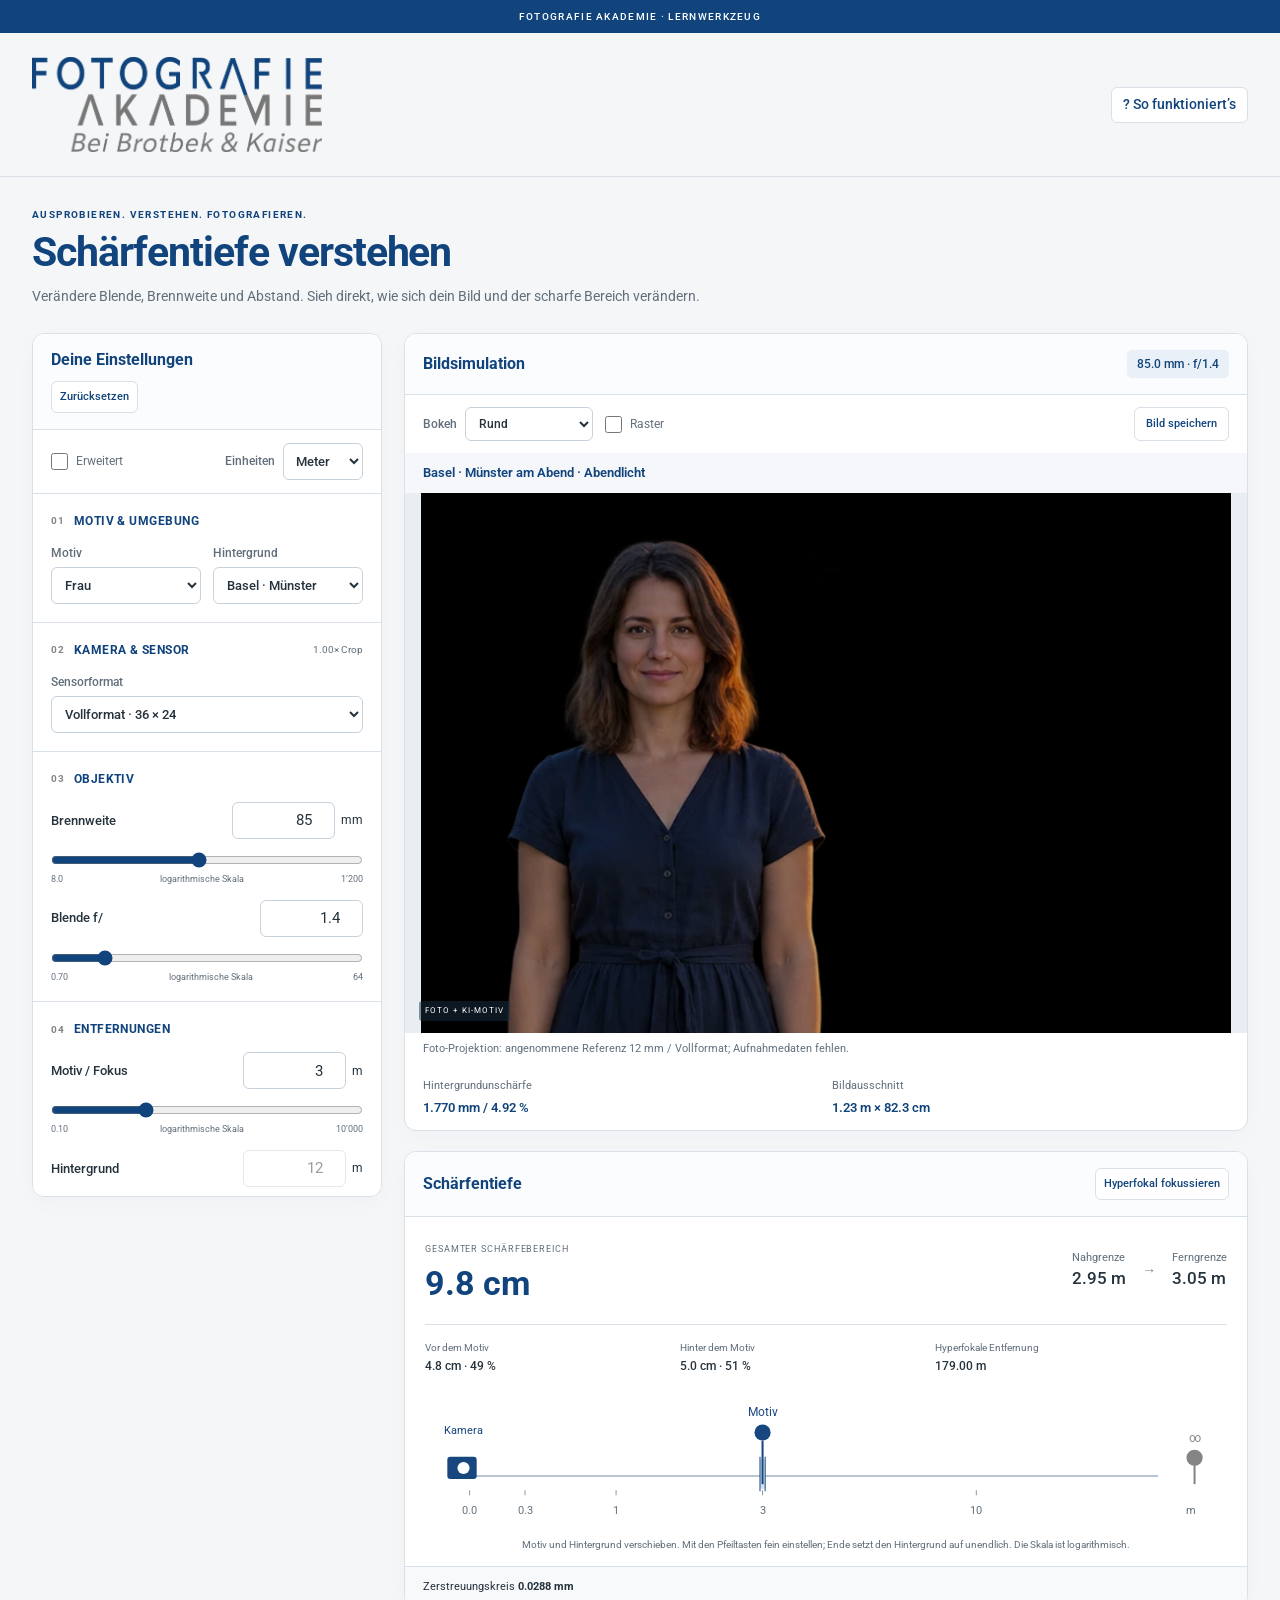
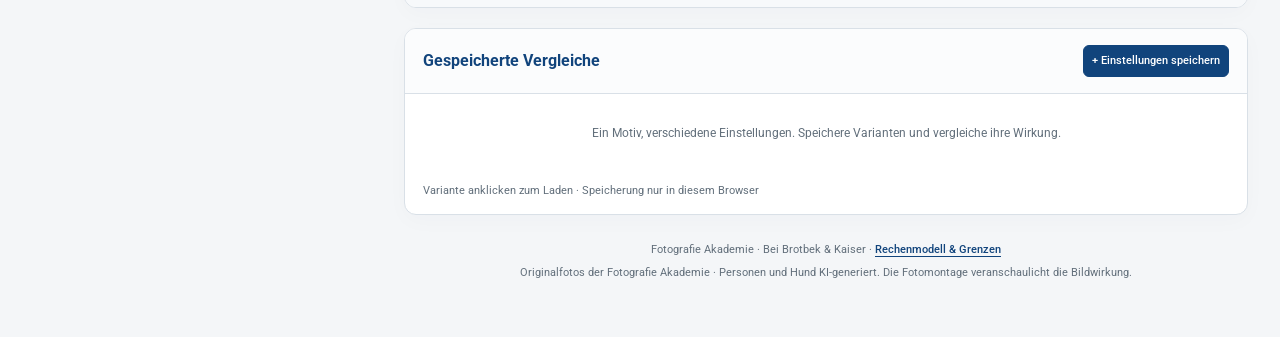
==== commit 786b5ba9: "Correct focal projection, ground contact and floor depth blur" ====
--- a/simulator/index.html
+++ b/simulator/index.html
@@ -14,13 +14,13 @@
 Nah = s · (H − f) / (H + s − 2f)
 Fern = s · (H − f) / (H − s)
 Fern = ∞, wenn s ≥ H
-Unschärfe(z) = f² · |z − s| / (N · z · (s − f))</pre><p>Standard: c = Sensordiagonale / 1500. Druck: 0.2 mm entlang der langen Papierseite. Ausgabe: zwei Pixel entlang der langen Bildseite. Diese Optionen definieren ein Betrachtungskriterium, keine feste Eigenschaft der Kamera.</p><p>Konverter ändern Brennweite und Blendenzahl mit demselben Faktor. Die Anamorphot-Option erweitert den horizontalen Bildwinkel und verändert die Bokehform vereinfachend. Sie simuliert kein konkretes Objektiv.</p><p>Beugung: Airy-Durchmesser 2.44 · 0.00055 mm · N · (1 + Abbildungsmassstab). Geometrische Unschärfe und Beugung werden näherungsweise quadratisch kombiniert. Übersteigt die Beugung das Kriterium, existiert kein akzeptabel scharfer Bereich.</p><p>Die Hyperfokal-Taste berücksichtigt bei aktivierter Beugung auch den von der Fokusdistanz abhängigen Airy-Durchmesser. Die obige H-Formel beschreibt den Fall ohne Beugung.</p><h3>Grenzen</h3><p>Abstände beziehen sich auf die Hauptebene des idealisierten Objektivs. Fokus-Breathing, Pupillenmassstab, Aberrationen, Sensorfilter und Schärfung sind nicht modelliert. Die Foto-Unschärfe ist eine Näherung mit einer abgetasteten Blendenform. Die zehn Bokehformen verändern die Unschärfe des Fotos. Bereits im Originalfoto vorhandene Unschärfe lässt sich nicht rückgängig machen. Alle Hintergrunddetails werden vereinfacht derselben Entfernung zugeordnet; das Foto ist keine 3D-Rekonstruktion. Fotoausschnitt und maximale Vergrösserung sind begrenzt. Die Personen und der Hund sind KI-generiert, ihre Lichtvariante wird passend zum Ort gewählt. Im Kreuzgang folgen die Motive dem sichtbaren Boden zum Fluchtpunkt; die Füsse bleiben auf der vorhandenen Bodenfläche. Bei den Landschaften hält die Vorschau kleinere Motive an der unteren Bildkante; Füsse und Pfoten bleiben knapp ausserhalb des Ausschnitts. Nahe Portraits behalten etwas Raum über dem Kopf. Diese bewusste Bildgestaltung verhindert schwebende Motive, ohne den Hintergrund zu verändern.</p><p>Die Kameraauswahl enthält zwei geprüfte Modelle. Weitere Kameras lassen sich über die Sensorabmessungen einstellen. Objektivvorgaben sind allgemeine Brennweiten-Blenden-Kombinationen, keine Herstellerdatenbank. Konverterkompatibilität und Bildkreis werden nicht geprüft.</p><p>Formeln und Vergleich: <a href="https://www.dofmaster.com/equations.html" target="_blank" rel="noopener">DOFMaster</a> · <a href="https://www.cambridgeincolour.com/tutorials/depth-of-field.htm" target="_blank" rel="noopener">Cambridge in Colour: Schärfentiefe</a> · <a href="https://www.cambridgeincolour.com/tutorials/diffraction-photography.htm" target="_blank" rel="noopener">Beugung</a>. Die Referenzfälle wurden mit identischem Zerstreuungskreis verglichen.</p><p>Sensorquellen: <a href="https://www.nikonusa.com/p/z50ii/1788/overview" target="_blank" rel="noopener">Nikon Z50II</a> · <a href="https://fujifilm-dsc.com/en/manual/x-t50/technical_notes/spec/index.html" target="_blank" rel="noopener">Fujifilm X-T50</a>.</p><p>Eigenständig programmierte Anwendung mit bereitgestellten Originalfotos und KI-generierten Motiven. Kein Originalcode oder Bildmaterial von dofsimulator.net übernommen.</p></dialog><script>/* Independent thin-lens model. Public distances: m. Optical lengths: mm. */
+Unschärfe(z) = f² · |z − s| / (N · z · (s − f))</pre><p>Standard: c = Sensordiagonale / 1500. Druck: 0.2 mm entlang der langen Papierseite. Ausgabe: zwei Pixel entlang der langen Bildseite. Diese Optionen definieren ein Betrachtungskriterium, keine feste Eigenschaft der Kamera.</p><p>Konverter ändern Brennweite und Blendenzahl mit demselben Faktor. Die Anamorphot-Option erweitert den horizontalen Bildwinkel und verändert die Bokehform vereinfachend. Sie simuliert kein konkretes Objektiv.</p><p>Beugung: Airy-Durchmesser 2.44 · 0.00055 mm · N · (1 + Abbildungsmassstab). Geometrische Unschärfe und Beugung werden näherungsweise quadratisch kombiniert. Übersteigt die Beugung das Kriterium, existiert kein akzeptabel scharfer Bereich.</p><p>Die Hyperfokal-Taste berücksichtigt bei aktivierter Beugung auch den von der Fokusdistanz abhängigen Airy-Durchmesser. Die obige H-Formel beschreibt den Fall ohne Beugung.</p><h3>Grenzen</h3><p>Abstände beziehen sich auf die Hauptebene des idealisierten Objektivs. Fokus-Breathing, Pupillenmassstab, Aberrationen, Sensorfilter und Schärfung sind nicht modelliert. Die Foto-Unschärfe ist eine Näherung mit einer abgetasteten Blendenform. Die zehn Bokehformen verändern die Unschärfe des Fotos. Bereits im Originalfoto vorhandene Unschärfe lässt sich nicht rückgängig machen. Wände und Landschaft werden derselben Hintergrundentfernung zugeordnet. Der Kreuzgangboden erhält eine angenäherte Tiefenebene und ortsabhängige Unschärfe. Das Foto ist keine 3D-Rekonstruktion. Die Originalfotos enthalten keine EXIF-Aufnahmedaten. Die Projektion verwendet angenommene 12 mm an Vollformat als Referenz; dies ist keine vermessene Kalibrierung. Ausserhalb des Fotos fehlen Bilddaten. Bei starken Vergrösserungen begrenzt die Bildauflösung die Qualität. Die Personen und der Hund sind KI-generiert, ihre Lichtvariante wird passend zum Ort gewählt. Im Kreuzgang bestimmen Entfernung und Kamerahöhe den Bodenkontakt unabhängig von der Motivgrösse. Die Kamerahöhe ist unter Erweitert einstellbar. Sehr nahe Motive können angeschnitten sein; hinter der darstellbaren Bodenfläche wird kein Motiv eingeblendet. Die Bodenunschärfe nutzt einen angenäherten Gaußfilter. Bei den Landschaften hält die Vorschau kleinere Motive an der unteren Bildkante; Füsse und Pfoten bleiben knapp ausserhalb des Ausschnitts. Nahe Portraits behalten etwas Raum über dem Kopf. Diese bewusste Bildgestaltung verhindert schwebende Motive, ohne den Hintergrund zu verändern.</p><p>Die Kameraauswahl enthält zwei geprüfte Modelle. Weitere Kameras lassen sich über die Sensorabmessungen einstellen. Objektivvorgaben sind allgemeine Brennweiten-Blenden-Kombinationen, keine Herstellerdatenbank. Konverterkompatibilität und Bildkreis werden nicht geprüft.</p><p>Formeln und Vergleich: <a href="https://www.dofmaster.com/equations.html" target="_blank" rel="noopener">DOFMaster</a> · <a href="https://www.cambridgeincolour.com/tutorials/depth-of-field.htm" target="_blank" rel="noopener">Cambridge in Colour: Schärfentiefe</a> · <a href="https://www.cambridgeincolour.com/tutorials/diffraction-photography.htm" target="_blank" rel="noopener">Beugung</a>. Die Referenzfälle wurden mit identischem Zerstreuungskreis verglichen.</p><p>Sensorquellen: <a href="https://www.nikonusa.com/p/z50ii/1788/overview" target="_blank" rel="noopener">Nikon Z50II</a> · <a href="https://fujifilm-dsc.com/en/manual/x-t50/technical_notes/spec/index.html" target="_blank" rel="noopener">Fujifilm X-T50</a>.</p><p>Eigenständig programmierte Anwendung mit bereitgestellten Originalfotos und KI-generierten Motiven. Kein Originalcode oder Bildmaterial von dofsimulator.net übernommen.</p></dialog><script>/* Independent thin-lens model. Public distances: m. Optical lengths: mm. */
 (function(root){
 'use strict';
 const clamp=(v,a,b)=>Math.min(b,Math.max(a,v));
 const sensors=[['ff','Vollformat · 36 × 24',36,24],['aps','APS-C / DX · 23.5 × 15.7',23.5,15.7],['canon','APS-C Canon · 22.3 × 14.9',22.3,14.9],['apsh','APS-H · 27.9 × 18.6',27.9,18.6],['mft','Micro Four Thirds · 17.3 × 13',17.3,13],['one','1 Zoll · 13.2 × 8.8',13.2,8.8],['compact','1/2.3 Zoll · 6.17 × 4.55',6.17,4.55],['mf','Mittelformat · 43.8 × 32.9',43.8,32.9],['645','645 · 56 × 41.5',56,41.5],['66','6 × 6 · 56 × 56',56,56],['67','6 × 7 · 69 × 56',69,56],['45','4 × 5 Zoll · 120 × 96',120,96],['810','8 × 10 Zoll · 240 × 192',240,192],['custom','Eigene Abmessungen',36,24]];
-const defaults={focal:85,aperture:1.4,distance:3,background:12,infinity:true,width:36,height:24,sensor:'ff',camera:'',lens:'',converter:1,anamorphic:1,orientation:'landscape',video:false,advanced:false,units:'metric',model:'woman',modelHeight:1.7,scene:'city',bokeh:'circle',diffraction:false,cocMode:'standard',customCoc:.029,printWidth:300,outputPixels:3840,lock:false,compensate:'distance',constGap:false,scaleBackground:false,grid:false};
-const ranges={focal:[8,1200],aperture:[.7,64],distance:[.1,10000],background:[.11,100000],width:[2,360],height:[2,280],converter:[.5,2],anamorphic:[1,2],modelHeight:[.2,3],customCoc:[.001,.2],printWidth:[100,2000],outputPixels:[640,16384]};
+const defaults={focal:85,aperture:1.4,distance:3,background:12,infinity:true,width:36,height:24,sensor:'ff',camera:'',lens:'',converter:1,anamorphic:1,orientation:'landscape',video:false,advanced:false,units:'metric',model:'woman',modelHeight:1.7,cameraHeight:1.25,scene:'city',bokeh:'circle',diffraction:false,cocMode:'standard',customCoc:.029,printWidth:300,outputPixels:3840,lock:false,compensate:'distance',constGap:false,scaleBackground:false,grid:false};
+const ranges={focal:[8,1200],aperture:[.7,64],distance:[.1,10000],background:[.11,100000],width:[2,360],height:[2,280],converter:[.5,2],anamorphic:[1,2],modelHeight:[.2,3],cameraHeight:[.1,2.5],customCoc:[.001,.2],printWidth:[100,2000],outputPixels:[640,16384]};
 const choices={sensor:sensors.map(x=>x[0]),camera:['','nikon','fuji'],lens:['','24,1.4','35,1.8','50,1.8','56,1.2','85,1.4','105,2.8','135,1.8','200,2.8','400,5.6','600,4'],orientation:['landscape','portrait'],units:['metric','imperial'],model:['woman','man','child','dog'],scene:['city','park','mountain','lights','studio'],bokeh:['circle','5','6','7','8','9','heart','star','ring','oval'],cocMode:['standard','custom','print','pixels'],compensate:['distance','focal']};
 function minDistance(p){return Math.max(.1,p.focal*p.converter/1000+.01);}
 function sanitize(input){
@@ -58,7 +58,7 @@
  if(['width','height'].includes(key)){p.sensor='custom';p.camera='';}
  if(key==='lens'&&value)[p.focal,p.aperture]=value.split(',').map(Number);
  if(['focal','aperture'].includes(key))p.lens='';
- if(key==='model')p.modelHeight={woman:1.7,man:1.8,child:1.1,dog:.65}[value];
+ if(key==='model'){p.modelHeight={woman:1.7,man:1.8,child:1.1,dog:.65}[value];}
  if(key==='background')p.infinity=false;
  if(p.lock&&['focal','lens','converter','sensor','camera','width','height','orientation','video','distance'].includes(key)){
   const r=optics(p);
@@ -95,10 +95,10 @@
 const slider=(id,label,min,max,step,unit)=>`<div class="value-row"><label for="${id}">${label}</label><span><input id="${id}" type="number" inputmode="decimal" min="${min}" max="${max}" step="any"> ${unit}</span></div><input type="range" id="${id}Range" min="0" max="1000" aria-label="${label} einstellen"><div class="ticks" id="${id}Ticks"></div>`;
 const section=(n,title,html)=>`<section id="section-${n}"><h2>${n}<span>${title}</span>${n==='02'?'<output id="crop"></output>':''}</h2>${html}</section>`;
 $('controls').innerHTML=`<div class="mode-row">${check('advanced','Erweitert')}${select('units','Einheiten',[['metric','Meter'],['imperial','Feet']])}</div>`+
-section('01','Motiv & Umgebung',`<div class="two">${select('model','Motiv',[['woman','Frau'],['man','Mann'],['child','Kind'],['dog','Hund']])}${select('scene','Hintergrund',[['city','Basel · Münster'],['lights','Basel · Rhein'],['mountain','Gempen'],['park','Merian Gärten'],['studio','Basel · Kreuzgang']])}</div><div class="two advanced">${num('modelHeight','Motivhöhe (m)',.2,3,.05)}${select('orientation','Bildformat',[['landscape','Querformat'],['portrait','Hochformat']])}</div>${check('video','Videoformat 16:9','advanced')}`)+
+section('01','Motiv & Umgebung',`<div class="two">${select('model','Motiv',[['woman','Frau'],['man','Mann'],['child','Kind'],['dog','Hund']])}${select('scene','Hintergrund',[['city','Basel · Münster'],['lights','Basel · Rhein'],['mountain','Gempen'],['park','Merian Gärten'],['studio','Basel · Kreuzgang']])}</div><div class="two advanced">${num('modelHeight','Motivhöhe (m)',.2,3,.05)}${select('orientation','Bildformat',[['landscape','Querformat'],['portrait','Hochformat']])}</div>${num('cameraHeight','Kamerahöhe über Boden (m)',.1,2.5,.05,'advanced')}${check('video','Videoformat 16:9','advanced')}`)+
 section('02','Kamera & Sensor',select('camera','Kameravoreinstellung',[['','Sensor frei wählen'],['nikon','Nikon Z50II'],['fuji','Fujifilm X-T50']],'advanced')+select('sensor','Sensorformat',sensors.map(x=>[x[0],x[1]]))+`<div class="two advanced">${num('width','Breite (mm)',2,360,.1)}${num('height','Höhe (mm)',2,280,.1)}</div>`)+
 section('03','Objektiv',select('lens','Objektivvorgabe',[['','Freie Einstellung'],['24,1.4','24 mm f/1.4 · Weitwinkel'],['35,1.8','35 mm f/1.8 · Reportage'],['50,1.8','50 mm f/1.8 · Standard'],['56,1.2','56 mm f/1.2 · Portrait'],['85,1.4','85 mm f/1.4 · Portrait'],['105,2.8','105 mm f/2.8 · Detail'],['135,1.8','135 mm f/1.8 · Portrait'],['200,2.8','200 mm f/2.8 · Tele'],['400,5.6','400 mm f/5.6 · Tiere'],['600,4','600 mm f/4 · Supertele']],'advanced')+slider('focal','Brennweite',8,1200,1,'mm')+slider('aperture','Blende f/',.7,64,.1,'')+`<div class="two advanced">${select('converter','Konverter',[[1,'Keiner · 1×'],[.58,'Reducer · 0.58×'],[.64,'Reducer · 0.64×'],[.71,'Reducer · 0.71×'],[1.4,'Tele · 1.4×'],[1.7,'Tele · 1.7×'],[2,'Tele · 2×']])}${select('anamorphic','Anamorphot',[[1,'Keiner'],[1.33,'1.33×'],[1.5,'1.5×'],[2,'2×']])}</div><p class="hint advanced" id="effective"></p>`)+
-section('04','Entfernungen',slider('distance','Motiv / Fokus',.1,10000,.1,'<span class="unit">m</span>')+slider('background','Hintergrund',.11,100000,.1,'<span class="unit">m</span>')+check('infinity','Hintergrund im Unendlichen')+check('constGap','Abstand Motiv–Hintergrund beibehalten','advanced')+check('scaleBackground','Hintergrund mit Entfernung verkleinern','advanced'))+
+section('04','Entfernungen',slider('distance','Motiv / Fokus',.1,10000,.1,'<span class="unit">m</span>')+slider('background','Hintergrund',.11,100000,.1,'<span class="unit">m</span>')+check('infinity','Hintergrund im Unendlichen')+check('constGap','Abstand Motiv–Hintergrund beibehalten','advanced'))+
 section('05','Bildausschnitt',check('lock','Motivgrösse im Bild beibehalten')+select('compensate','Bei Formatwechsel ausgleichen über',[['distance','Motiventfernung'],['focal','Brennweite']])+`<div class="presets">${[['.32','Gesicht'],['.75','Portrait'],['1.15','Halbfigur'],['1.5','Dreiviertel'],['full','Ganzkörper']].map(([v,l])=>`<button data-frame="${v}">${l}</button>`).join('')}</div>`);
 $('controls').insertAdjacentHTML('beforeend','<p id="inputError" class="input-error" role="alert" hidden></p>');
 $('simToolbar').innerHTML=select('bokeh','Bokeh',[['circle','Rund'],['5','5 Lamellen'],['6','6 Lamellen'],['7','7 Lamellen'],['8','8 Lamellen'],['9','9 Lamellen'],['heart','Herz'],['star','Stern'],['ring','Ring'],['oval','Oval']])+check('grid','Raster')+check('diffraction','Beugung','advanced')+'<button id="exportBtn">Bild speichern</button>';
@@ -162,8 +162,9 @@
   $(key+'Ticks').innerHTML=`<span>${fmt(min/factor,min<1?2:1)}</span><span>logarithmische Skala</span><span>${fmt(max/factor,0)}</span>`;
  }
  document.querySelectorAll('.unit').forEach(e=>e.textContent=state.units==='imperial'?'ft':'m');
+ $('cameraHeightLabel').hidden=state.scene!=='studio';
  $('background').disabled=$('backgroundRange').disabled=state.infinity;$('compensateLabel').hidden=!state.lock;
- $('crop').textContent=fmt(r.crop,2)+'× Crop';$('effective').textContent=`Effektiv ${fmt(r.f,1)} mm · f/${fmt(r.N,2)} · Bildwinkel horizontal ${fmt(2*Math.atan(r.viewW/(2*r.f))*180/Math.PI,1)}°`;
+ $('crop').textContent=fmt(r.crop,2)+'× Crop';$('effective').textContent=`Effektiv ${fmt(r.f,1)} mm · f/${fmt(r.N,2)} · Bildwinkel horizontal ${fmt(2*Math.atan(r.viewW/(2*r.f*(1+r.magnification)))*180/Math.PI,1)}°`;
  $('liveBadge').textContent=fmt(r.f,1)+' mm · f/'+fmt(r.N,1);$('blurValue').textContent=fmt(r.totalBlur,3)+' mm / '+fmt(100*r.totalBlur/Math.max(r.w,r.h),2)+' %';$('fieldValue').textContent=distance(r.fieldW)+' × '+distance(r.fieldH);
  $('total').textContent=r.diffractionLimited?'Kein Bereich':distance(r.total);$('mobileTotal').textContent=$('total').textContent;$('near').textContent=r.diffractionLimited?'—':distance(r.near);$('far').textContent=r.diffractionLimited?'—':distance(r.far);
  $('front').textContent=r.diffractionLimited?'—':distance(r.front)+(Number.isFinite(r.total)&&r.total>0?' · '+fmt(100*r.front/r.total,0)+' %':'');$('back').textContent=r.diffractionLimited?'—':distance(r.back)+(Number.isFinite(r.total)&&r.total>0?' · '+fmt(100*r.back/r.total,0)+' %':'');$('hyperfocal').textContent=distance(r.H);$('cocValue').textContent=fmt(r.coc,4)+' mm';
@@ -194,7 +195,7 @@
  lights:{asset:'basel-rhein',name:'Basel · Rhein bei Sonnenuntergang',light:1,exposure:.78,focus:[.53,.48],subjectX:.30},
  mountain:{asset:'gempen',name:'Gempen · Abendpanorama',light:1,exposure:.92,focus:[.53,.48],subjectX:.32},
  park:{asset:'merian',name:'Merian Gärten · Weiher',light:0,exposure:.96,focus:[.52,.52],subjectX:.38},
- studio:{asset:'kreuzgang',name:'Basel · Kreuzgang',light:2,exposure:.84,focus:[.50,.52],subjectX:.35,floorVanishing:[.50,.75]}
+ studio:{asset:'kreuzgang',name:'Basel · Kreuzgang',light:2,exposure:.84,focus:[.50,.64],subjectX:.35,floorVanishing:[.50,.64],cameraHeight:1.25}
 };
 const subjectCrops={
   "woman": [
@@ -318,11 +319,32 @@
  const size=modelHeight/fieldHeight*canvasHeight;
  return {size,top:Math.max(canvasHeight*.08,canvasHeight-size*(1-footCrop))};
 }
-function floorPlacement(size,W,H,vx,vy,referenceX){
- const ratio=size/(H*.85);
- const feet=vy+(H*.96-vy)*ratio;
- const top=Math.max(H*.08,feet-size);
- return {size,top,x:Math.min(W*.75,Math.max(W*.25,vx+(referenceX-vx)*ratio)),feet:top+size};
+// Rectilinear reference camera: 12 mm on 36 x 24 mm, portrait rotated.
+// Source EXIF is absent; this is an explicit calibration assumption.
+function photoProjection(r,W,H,im,config){
+ const referenceWidth=im.width<im.height?24:36;
+ const imageDistance=r.f*(1+r.magnification);
+ const dw=W*referenceWidth/r.viewW*imageDistance/12,dh=dw*im.height/im.width;
+ const dx=W*.5-config.focus[0]*dw,dy=H*.5-config.focus[1]*dh;
+ return {dw,dh,dx,dy,limited:dx>0||dy>0||dx+dw<W||dy+dh<H};
+}
+function floorPlacement(modelHeight,fieldHeight,W,H,vx,vy,cameraHeight=1.25){
+ const pixelsPerMetre=H/fieldHeight,size=modelHeight*pixelsPerMetre;
+ const feet=vy+cameraHeight*pixelsPerMetre;
+ return {size,top:feet-size,x:vx-.35*pixelsPerMetre,feet};
+}
+// Approximate continuous ground plane; only the photographed floor is affected.
+function drawFloor(ctx,W,H,r,projection,config){
+ const {dx,dy,dw,dh}=projection,hy=dy+config.floorVanishing[1]*dh;
+ ctx.save();ctx.beginPath();ctx.moveTo(dx,dy+dh);ctx.lineTo(dx,dy+dh*.88);ctx.lineTo(dx+dw*.27,dy+dh*.765);ctx.lineTo(dx+dw*.80,dy+dh*.765);ctx.lineTo(dx+dw,dy+dh*.94);ctx.lineTo(dx+dw,dy+dh);ctx.closePath();ctx.clip();
+ const step=Math.max(2,H/48),s=state.distance*1000;
+ for(let y=Math.max(0,dy+dh*.765);y<H;y+=step){
+  const depth=state.cameraHeight*H/r.fieldH*state.distance/Math.max(1,y+step/2-hy)*1000;
+  const circle=Math.abs(r.f*r.f*(depth-s)/(r.N*depth*(s-r.f)));
+  const sigma=Math.min(80,Math.hypot(circle,state.diffraction?r.airy:0)*H/r.h*.25);
+  ctx.save();ctx.beginPath();ctx.rect(0,y,W,step+.5);ctx.clip();ctx.filter=`blur(${sigma}px)`;ctx.drawImage(bg,0,0);ctx.restore();
+ }
+ ctx.restore();
 }
 function drawScene(r){
  const config=photoScenes[state.scene],photo=asset(config.asset),person=asset(state.model);
@@ -330,26 +352,30 @@
  $('photoStatus').hidden=photoReady;$('photoStatusText').textContent=failed?'Ein Foto konnte nicht geladen werden. Bitte erneut versuchen.':'Fotos und passende Lichtvariante werden geladen …';$('retryPhotos').hidden=!failed;$('exportBtn').disabled=!photoReady;
  const canvas=$('sceneCanvas'),g=geometry(state,r),{W,H,pixelsPerMm}=g;canvas.width=W;canvas.height=H;canvas.style.aspectRatio=W+'/'+H;const c=canvas.getContext('2d');
  $('photoCaption').textContent=config.name+' · '+['Tageslicht','Abendlicht','Warmes Seitenlicht'][config.light];
- const zoomRaw=g.backgroundScale/1.7,zoom=clamp(zoomRaw,1,12);
- $('photoLimit').textContent=zoomRaw<1?'Der Fotoausschnitt ist am Bildrand begrenzt. Die berechneten Werte bleiben unverändert.':zoomRaw>12?'Die Vorschau begrenzt die Vergrösserung des Hintergrundfotos. Die berechneten Werte bleiben unverändert.':'';
  if(!photoReady){c.fillStyle='#e8edf3';c.fillRect(0,0,W,H);return;}
- const im=photo.image;bg.width=W;bg.height=H;const b=bg.getContext('2d');const cover=Math.max(W/im.width,H/im.height)*zoom,dw=im.width*cover,dh=im.height*cover;
- const dx=clamp(W*.5-config.focus[0]*dw,W-dw,0),dy=clamp(H*.5-config.focus[1]*dh,H-dh,0);b.drawImage(im,dx,dy,dw,dh);
+ const im=photo.image,projection=photoProjection(r,W,H,im,config),{dx,dy,dw,dh}=projection;
+ $('photoLimit').textContent=(projection.limited?'Ausserhalb des Originalfotos fehlen Bilddaten. ':'')+'Foto-Projektion: angenommene Referenz 12 mm / Vollformat; Aufnahmedaten fehlen.';
+ bg.width=W;bg.height=H;const b=bg.getContext('2d');b.fillStyle='#e8edf3';b.fillRect(0,0,W,H);b.drawImage(im,dx,dy,dw,dh);
  blurPhoto(c,W,H,g.blurDiameter*.5,state.bokeh,1/state.anamorphic);
+ if(config.floorVanishing)drawFloor(c,W,H,r,projection,config);
  let placement=subjectPlacement(state.modelHeight,r.fieldH,H,state.model==='dog'?.16:.06);
  const referenceX=W*(W/H<.9?.5:config.subjectX);
  if(config.floorVanishing){
   const [vx,vy]=config.floorVanishing;
-  placement=floorPlacement(placement.size,W,H,dx+vx*dw,dy+vy*dh,referenceX);
+  placement=floorPlacement(state.modelHeight,r.fieldH,W,H,dx+vx*dw,dy+vy*dh,state.cameraHeight);
  }
  const {size,top}=placement,x=placement.x??referenceX;
+ const behindFloor=config.floorVanishing&&placement.feet<dy+dh*.765;
+ if(behindFloor)$('photoLimit').textContent+=' Das Motiv liegt hinter der darstellbaren Bodenfläche.';
+ else if(top>H||top+size<0)$('photoLimit').textContent+=' Das Motiv liegt ausserhalb des Bildausschnitts. Kamerahöhe oder Brennweite anpassen.';
+ c.save();c.beginPath();c.rect(dx,dy,dw,dh);c.clip();
  // Only the original cloister floor receives a contact shadow; no floor is added.
- if(config.floorVanishing&&placement.feet<H&&placement.feet>0){
+ if(!behindFloor&&config.floorVanishing&&placement.feet<H&&placement.feet>0){
   c.save();c.fillStyle='#17100c55';c.filter=`blur(${Math.max(1,size*.008)}px)`;
   c.beginPath();c.ellipse(x,placement.feet-1,size*.12/state.anamorphic,Math.max(1,size*.012),0,0,Math.PI*2);c.fill();c.restore();
  }
  const crop=subjectCrops[state.model][config.light],width=size*crop[2]/crop[3]/state.anamorphic;
- c.save();c.filter=`brightness(${config.exposure})`+(state.diffraction?` blur(${Math.min(30,r.airy*pixelsPerMm*.35)}px)`:'');c.drawImage(person.image,...crop,x-width/2,top,width,size);c.restore();
+ c.save();c.filter=`brightness(${config.exposure})`+(state.diffraction?` blur(${Math.min(30,r.airy*pixelsPerMm*.35)}px)`:'');if(!behindFloor)c.drawImage(person.image,...crop,x-width/2,top,width,size);c.restore();c.restore();
  if(state.grid){c.strokeStyle='#ffffff99';c.lineWidth=1;for(let i=1;i<3;i++){c.beginPath();c.moveTo(W*i/3,0);c.lineTo(W*i/3,H);c.moveTo(0,H*i/3);c.lineTo(W,H*i/3);c.stroke();}}
  canvas.setAttribute('aria-label',config.name+', '+{woman:'Frau',man:'Mann',child:'Kind',dog:'Hund'}[state.model]+', '+['Tageslicht','Abendlicht','Warmes Seitenlicht'][config.light]+'. Fotomontage zur Schärfentiefe.');
 }
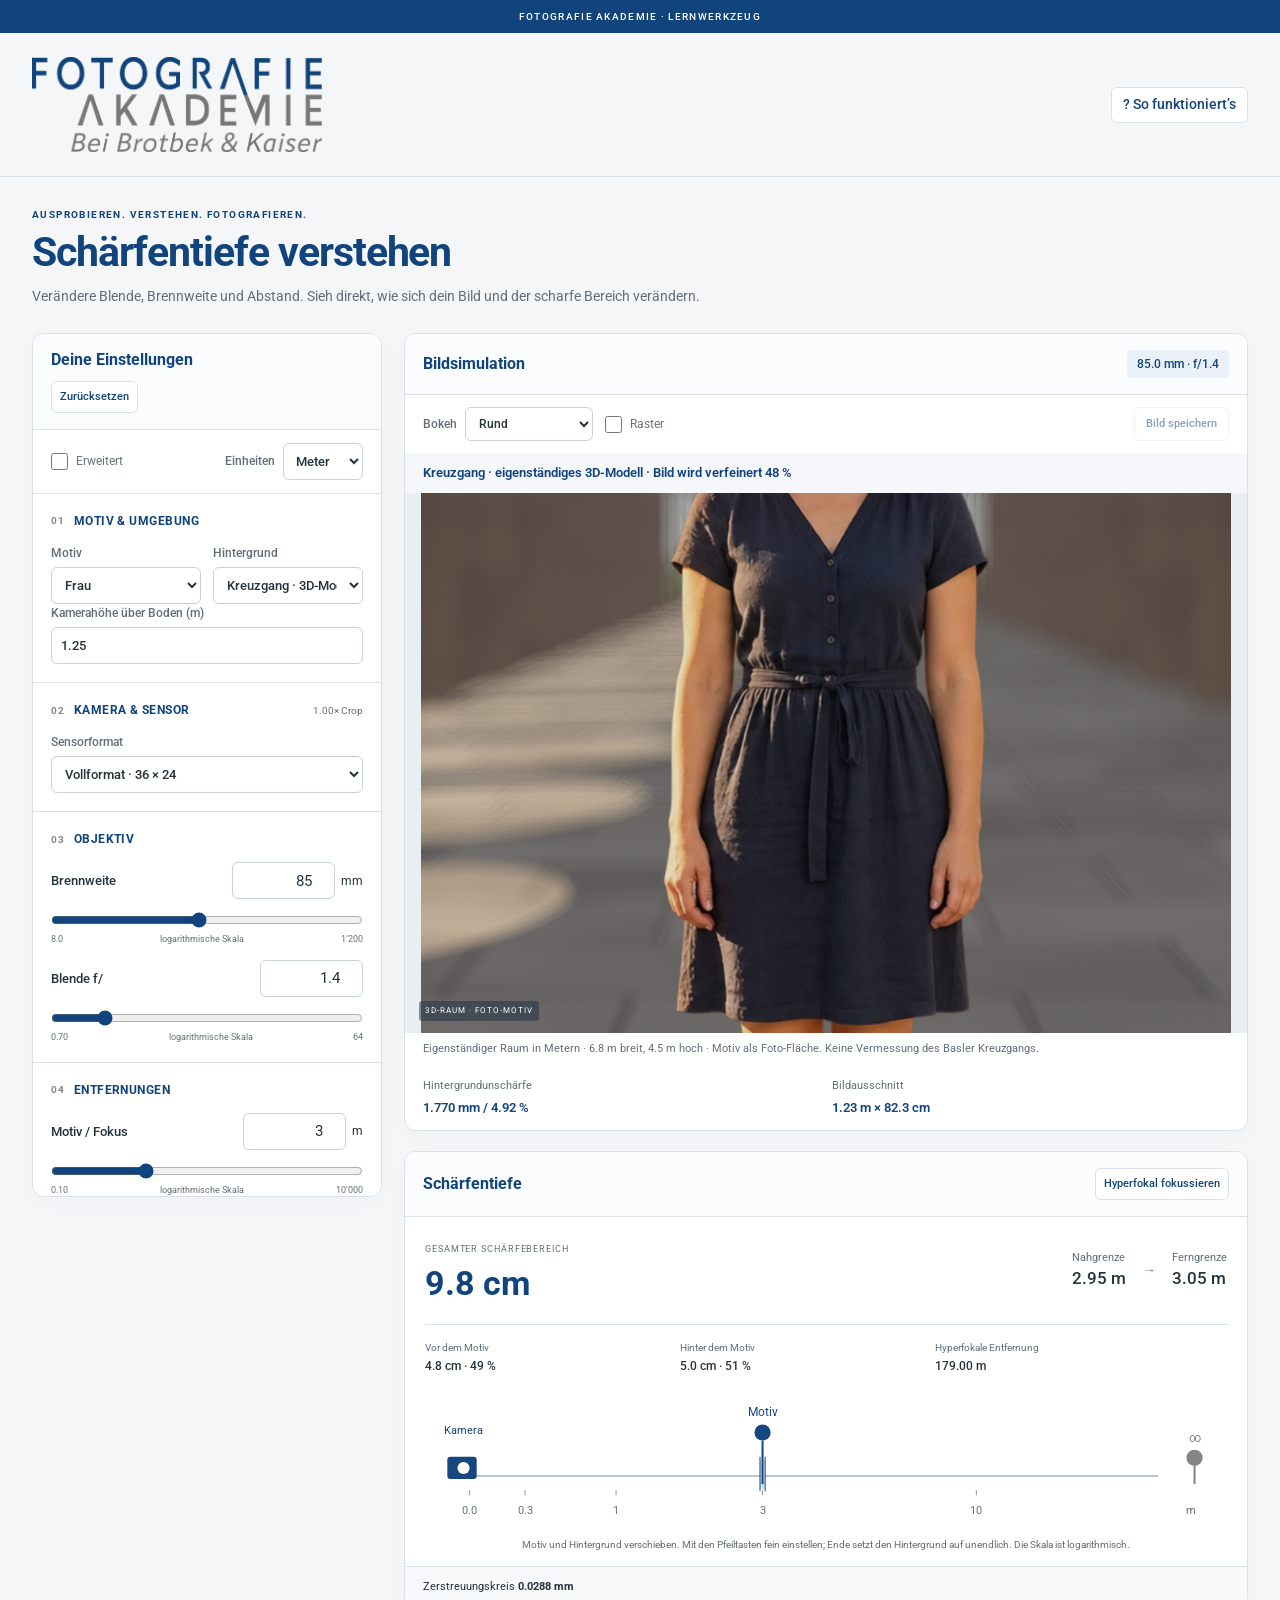
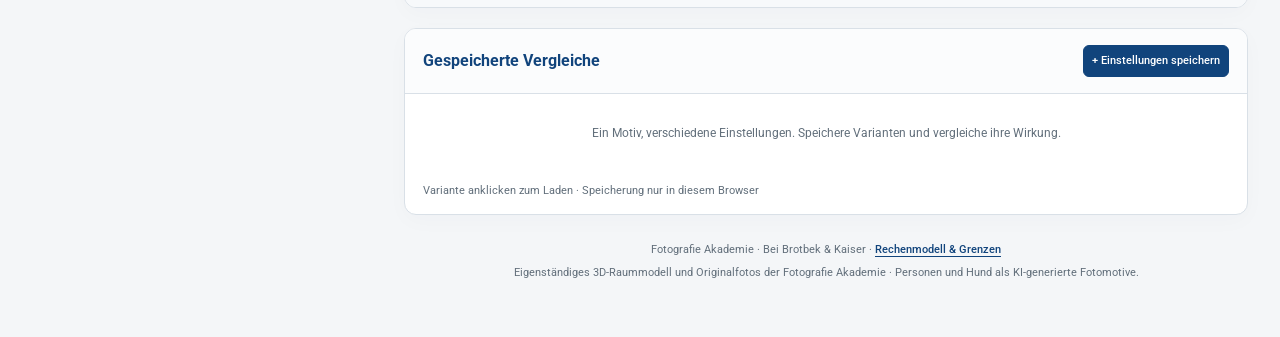
==== commit 7380e7b2: "Add metric 3D cloister with thin-lens aperture integration" ====
--- a/simulator/index.html
+++ b/simulator/index.html
@@ -9,17 +9,17 @@
 <section class="panel simulation" id="simulation"><div class="panel-head"><h2>Bildsimulation</h2><span id="liveBadge"></span></div><div class="sim-toolbar" id="simToolbar"></div><p id="activeOptions" class="active-options" aria-live="polite"></p><p id="photoCaption" class="photo-caption"></p><div class="canvas-wrap"><div id="photoStatus" class="photo-status" role="status"><span id="photoStatusText"></span><button id="retryPhotos" hidden>Erneut laden</button></div><canvas id="sceneCanvas" width="1200" height="800" aria-label="Illustration der Bildwirkung mit entfernungsabhängiger Hintergrundunschärfe"></canvas><span class="scene-label">FOTO + KI-MOTIV</span></div><p id="photoLimit" class="photo-limit"></p><div class="sim-footer"><span>Hintergrundunschärfe <b id="blurValue"></b></span><span>Bildausschnitt <b id="fieldValue"></b></span></div></section>
 <section class="panel depth" id="depth"><div class="panel-head"><h2>Schärfentiefe</h2><button id="hyperBtn">Hyperfokal fokussieren</button></div><div class="depth-main"><div><span class="eyebrow">GESAMTER SCHÄRFEBEREICH</span><strong id="total"></strong></div><div class="limits"><span>Nahgrenze <b id="near"></b></span><i>→</i><span>Ferngrenze <b id="far"></b></span></div></div><div class="depth-stats"><div><span>Vor dem Motiv</span><b id="front"></b></div><div><span>Hinter dem Motiv</span><b id="back"></b></div><div><span>Hyperfokale Entfernung</span><b id="hyperfocal"></b></div></div><div class="diagram"><svg id="distanceDiagram" viewBox="0 0 800 140" role="group" aria-label="Entfernungsdiagramm: Kamera, Motiv, Schärfebereich und Hintergrund"></svg><p class="hint">Motiv und Hintergrund verschieben. Mit den Pfeiltasten fein einstellen; Ende setzt den Hintergrund auf unendlich. Die Skala ist logarithmisch.</p></div><div id="cocControls"></div><p id="warning" role="status"></p></section>
 <section class="panel saved"><div class="panel-head"><h2>Gespeicherte Vergleiche</h2><button id="saveBtn" class="primary">+ Einstellungen speichern</button></div><p class="empty" id="empty">Ein Motiv, verschiedene Einstellungen. Speichere Varianten und vergleiche ihre Wirkung.</p><div class="table-scroll"><table id="savedTable"><thead><tr><th><button data-sort="focal">Brennweite ↕</button></th><th><button data-sort="aperture">Blende ↕</button></th><th><button data-sort="distance">Distanz ↕</button></th><th>Sensor</th><th>Schärfentiefe</th><th></th></tr></thead><tbody id="savedBody"></tbody></table></div><p class="hint">Variante anklicken zum Laden · Speicherung nur in diesem Browser</p></section>
-<footer>Fotografie Akademie · Bei Brotbek &amp; Kaiser · <button id="mathBtn">Rechenmodell & Grenzen</button><br>Originalfotos der Fotografie Akademie · Personen und Hund KI-generiert. Die Fotomontage veranschaulicht die Bildwirkung.</footer></div></main><nav class="mobile-nav" aria-label="Schnellnavigation"><a href="#simulation">Bild</a><a href="#settings">Einstellungen</a><a href="#depth">Schärfentiefe <b id="mobileTotal"></b></a></nav><div id="toast" role="status" aria-live="polite"></div>
+<footer>Fotografie Akademie · Bei Brotbek &amp; Kaiser · <button id="mathBtn">Rechenmodell & Grenzen</button><br>Eigenständiges 3D-Raummodell und Originalfotos der Fotografie Akademie · Personen und Hund als KI-generierte Fotomotive.</footer></div></main><nav class="mobile-nav" aria-label="Schnellnavigation"><a href="#simulation">Bild</a><a href="#settings">Einstellungen</a><a href="#depth">Schärfentiefe <b id="mobileTotal"></b></a></nav><div id="toast" role="status" aria-live="polite"></div>
 <dialog id="helpDialog"><div class="dialog-head"><h2>Schärfentiefe verstehen</h2><button id="closeHelp" aria-label="Hilfe schliessen">×</button></div><h3>Vier Regler, eine Bildwirkung</h3><p>Eine offene Blende, eine längere Brennweite und ein kleiner Abstand zum Motiv verkleinern in der Regel die Schärfentiefe. Ein weiter entfernter Hintergrund wird stärker unscharf. Der blaue Bereich im Diagramm zeigt die akzeptabel scharfe Zone.</p><h3>Einstellungen vergleichen</h3><p>Mit «Motivgrösse im Bild beibehalten» werden Entfernung oder Brennweite ausgeglichen. Die Portrait-Tasten stellen einen passenden Ausschnitt ein. Vergleiche bleiben lokal im Browser. «Zurücksetzen» setzt nur die aktuellen Einstellungen zurück.</p><h3>Bedienung</h3><p>Der Hintergrund liegt immer hinter dem Motiv. Ein deaktiviertes Hintergrundfeld bedeutet «unendlich». Die Motivgrösse-Sperre hält den vertikalen Bildausschnitt fest; bei einem anderen Seitenverhältnis ändert sich die Breite. Die Brennweite wird bei einer direkten Distanzänderung ausgeglichen, die Distanz bei einer direkten Brennweitenänderung.</p><h3>Rechenmodell</h3><p>Dünnes, symmetrisches Objektiv mit Brennweite f, Blendenzahl N, Fokusdistanz s und Zerstreuungskreis c. Alle Formeln verwenden intern Millimeter.</p><pre>H = f² / (N · c) + f
 Nah = s · (H − f) / (H + s − 2f)
 Fern = s · (H − f) / (H − s)
 Fern = ∞, wenn s ≥ H
-Unschärfe(z) = f² · |z − s| / (N · z · (s − f))</pre><p>Standard: c = Sensordiagonale / 1500. Druck: 0.2 mm entlang der langen Papierseite. Ausgabe: zwei Pixel entlang der langen Bildseite. Diese Optionen definieren ein Betrachtungskriterium, keine feste Eigenschaft der Kamera.</p><p>Konverter ändern Brennweite und Blendenzahl mit demselben Faktor. Die Anamorphot-Option erweitert den horizontalen Bildwinkel und verändert die Bokehform vereinfachend. Sie simuliert kein konkretes Objektiv.</p><p>Beugung: Airy-Durchmesser 2.44 · 0.00055 mm · N · (1 + Abbildungsmassstab). Geometrische Unschärfe und Beugung werden näherungsweise quadratisch kombiniert. Übersteigt die Beugung das Kriterium, existiert kein akzeptabel scharfer Bereich.</p><p>Die Hyperfokal-Taste berücksichtigt bei aktivierter Beugung auch den von der Fokusdistanz abhängigen Airy-Durchmesser. Die obige H-Formel beschreibt den Fall ohne Beugung.</p><h3>Grenzen</h3><p>Abstände beziehen sich auf die Hauptebene des idealisierten Objektivs. Fokus-Breathing, Pupillenmassstab, Aberrationen, Sensorfilter und Schärfung sind nicht modelliert. Die Foto-Unschärfe ist eine Näherung mit einer abgetasteten Blendenform. Die zehn Bokehformen verändern die Unschärfe des Fotos. Bereits im Originalfoto vorhandene Unschärfe lässt sich nicht rückgängig machen. Wände und Landschaft werden derselben Hintergrundentfernung zugeordnet. Der Kreuzgangboden erhält eine angenäherte Tiefenebene und ortsabhängige Unschärfe. Das Foto ist keine 3D-Rekonstruktion. Die Originalfotos enthalten keine EXIF-Aufnahmedaten. Die Projektion verwendet angenommene 12 mm an Vollformat als Referenz; dies ist keine vermessene Kalibrierung. Ausserhalb des Fotos fehlen Bilddaten. Bei starken Vergrösserungen begrenzt die Bildauflösung die Qualität. Die Personen und der Hund sind KI-generiert, ihre Lichtvariante wird passend zum Ort gewählt. Im Kreuzgang bestimmen Entfernung und Kamerahöhe den Bodenkontakt unabhängig von der Motivgrösse. Die Kamerahöhe ist unter Erweitert einstellbar. Sehr nahe Motive können angeschnitten sein; hinter der darstellbaren Bodenfläche wird kein Motiv eingeblendet. Die Bodenunschärfe nutzt einen angenäherten Gaußfilter. Bei den Landschaften hält die Vorschau kleinere Motive an der unteren Bildkante; Füsse und Pfoten bleiben knapp ausserhalb des Ausschnitts. Nahe Portraits behalten etwas Raum über dem Kopf. Diese bewusste Bildgestaltung verhindert schwebende Motive, ohne den Hintergrund zu verändern.</p><p>Die Kameraauswahl enthält zwei geprüfte Modelle. Weitere Kameras lassen sich über die Sensorabmessungen einstellen. Objektivvorgaben sind allgemeine Brennweiten-Blenden-Kombinationen, keine Herstellerdatenbank. Konverterkompatibilität und Bildkreis werden nicht geprüft.</p><p>Formeln und Vergleich: <a href="https://www.dofmaster.com/equations.html" target="_blank" rel="noopener">DOFMaster</a> · <a href="https://www.cambridgeincolour.com/tutorials/depth-of-field.htm" target="_blank" rel="noopener">Cambridge in Colour: Schärfentiefe</a> · <a href="https://www.cambridgeincolour.com/tutorials/diffraction-photography.htm" target="_blank" rel="noopener">Beugung</a>. Die Referenzfälle wurden mit identischem Zerstreuungskreis verglichen.</p><p>Sensorquellen: <a href="https://www.nikonusa.com/p/z50ii/1788/overview" target="_blank" rel="noopener">Nikon Z50II</a> · <a href="https://fujifilm-dsc.com/en/manual/x-t50/technical_notes/spec/index.html" target="_blank" rel="noopener">Fujifilm X-T50</a>.</p><p>Eigenständig programmierte Anwendung mit bereitgestellten Originalfotos und KI-generierten Motiven. Kein Originalcode oder Bildmaterial von dofsimulator.net übernommen.</p></dialog><script>/* Independent thin-lens model. Public distances: m. Optical lengths: mm. */
+Unschärfe(z) = f² · |z − s| / (N · z · (s − f))</pre><p>Standard: c = Sensordiagonale / 1500. Druck: 0.2 mm entlang der langen Papierseite. Ausgabe: zwei Pixel entlang der langen Bildseite. Diese Optionen definieren ein Betrachtungskriterium, keine feste Eigenschaft der Kamera.</p><p>Konverter ändern Brennweite und Blendenzahl mit demselben Faktor. Die Anamorphot-Option erweitert den horizontalen Bildwinkel und verändert die Bokehform vereinfachend. Sie simuliert kein konkretes Objektiv.</p><p>Beugung: Airy-Durchmesser 2.44 · 0.00055 mm · N · (1 + Abbildungsmassstab). Geometrische Unschärfe und Beugung werden näherungsweise quadratisch kombiniert. Übersteigt die Beugung das Kriterium, existiert kein akzeptabel scharfer Bereich.</p><p>Die Hyperfokal-Taste berücksichtigt bei aktivierter Beugung auch den von der Fokusdistanz abhängigen Airy-Durchmesser. Die obige H-Formel beschreibt den Fall ohne Beugung.</p><h3>3D-Kreuzgang</h3><p>Eigenständiges metrisches Raummodell: 6.8 m lichte Breite, 4.5 m Höhe, Bogenraster 3 m, Bogenradius 1.13 m. Die Rückwand liegt in der eingestellten Hintergrundentfernung. «Offener Gang» entfernt die Rückwand. Es handelt sich um einen plausiblen Entwurf, nicht um einen vermessenen Nachbau des Basler Kreuzgangs.</p><p>Ein Strahl wird pro Pixel durch 48 abgetastete Positionen der Blendenöffnung verfolgt. Boden, Decke, Wände und Pfeiler werden räumlich geschnitten. So entsteht die geometrische Unschärfe aus der tatsächlichen Tiefe jeder sichtbaren Fläche. Farben werden linear in einem 16-Bit-Gleitkomma-Bildspeicher gemittelt. Eine automatische vertikale Bildverschiebung hält die Motivmitte im Ausschnitt; die Fokusebene bleibt parallel zum Sensor. Die Kamera wird dafür nicht geneigt.</p><p>Personen und Hund bleiben transparente Foto-Flächen mit vorgegebener Höhe, keine 3D-Körper. Ihr eigenes Tiefenprofil und die bereits vorhandene Beleuchtung werden nicht rekonstruiert. Raumbeleuchtung, Materialien, Kontaktschatten und Beugungsfilter sind Näherungen. Die Vorschau arbeitet mit begrenzter Auflösung und endlicher Strahlenzahl. WebGL 2 und Gleitkomma-Bildspeicher werden benötigt; bei fehlender Unterstützung wird ein Fehlerhinweis angezeigt.</p><h3>Grenzen</h3><p>Abstände beziehen sich auf die Hauptebene des idealisierten Objektivs. Fokus-Breathing, Pupillenmassstab, Aberrationen, Sensorfilter und Schärfung sind nicht modelliert. Die Foto-Unschärfe ist eine Näherung mit einer abgetasteten Blendenform. Die zehn Bokehformen verändern die Unschärfe des Fotos. Bereits im Originalfoto vorhandene Unschärfe lässt sich nicht rückgängig machen. Wände und Landschaft werden derselben Hintergrundentfernung zugeordnet. Der separat berechnete 3D-Kreuzgang verwendet räumliche Geometrie. Das Foto ist keine 3D-Rekonstruktion. Die Originalfotos enthalten keine EXIF-Aufnahmedaten. Die Projektion verwendet angenommene 12 mm an Vollformat als Referenz; dies ist keine vermessene Kalibrierung. Ausserhalb des Fotos fehlen Bilddaten. Bei starken Vergrösserungen begrenzt die Bildauflösung die Qualität. Die Personen und der Hund sind KI-generiert, ihre Lichtvariante wird passend zum Ort gewählt. Bei den Landschaften hält die Vorschau kleinere Motive an der unteren Bildkante; Füsse und Pfoten bleiben knapp ausserhalb des Ausschnitts. Nahe Portraits behalten etwas Raum über dem Kopf. Diese bewusste Bildgestaltung verhindert schwebende Motive, ohne den Hintergrund zu verändern.</p><p>Die Kameraauswahl enthält zwei geprüfte Modelle. Weitere Kameras lassen sich über die Sensorabmessungen einstellen. Objektivvorgaben sind allgemeine Brennweiten-Blenden-Kombinationen, keine Herstellerdatenbank. Konverterkompatibilität und Bildkreis werden nicht geprüft.</p><p>Formeln und Vergleich: <a href="https://www.dofmaster.com/equations.html" target="_blank" rel="noopener">DOFMaster</a> · <a href="https://www.cambridgeincolour.com/tutorials/depth-of-field.htm" target="_blank" rel="noopener">Cambridge in Colour: Schärfentiefe</a> · <a href="https://www.cambridgeincolour.com/tutorials/diffraction-photography.htm" target="_blank" rel="noopener">Beugung</a>. Die Referenzfälle wurden mit identischem Zerstreuungskreis verglichen.</p><p>Sensorquellen: <a href="https://www.nikonusa.com/p/z50ii/1788/overview" target="_blank" rel="noopener">Nikon Z50II</a> · <a href="https://fujifilm-dsc.com/en/manual/x-t50/technical_notes/spec/index.html" target="_blank" rel="noopener">Fujifilm X-T50</a>.</p><p>Eigenständig programmierte Anwendung mit bereitgestellten Originalfotos und KI-generierten Motiven. Kein Originalcode oder Bildmaterial von dofsimulator.net übernommen.</p></dialog><script>/* Independent thin-lens model. Public distances: m. Optical lengths: mm. */
 (function(root){
 'use strict';
 const clamp=(v,a,b)=>Math.min(b,Math.max(a,v));
 const sensors=[['ff','Vollformat · 36 × 24',36,24],['aps','APS-C / DX · 23.5 × 15.7',23.5,15.7],['canon','APS-C Canon · 22.3 × 14.9',22.3,14.9],['apsh','APS-H · 27.9 × 18.6',27.9,18.6],['mft','Micro Four Thirds · 17.3 × 13',17.3,13],['one','1 Zoll · 13.2 × 8.8',13.2,8.8],['compact','1/2.3 Zoll · 6.17 × 4.55',6.17,4.55],['mf','Mittelformat · 43.8 × 32.9',43.8,32.9],['645','645 · 56 × 41.5',56,41.5],['66','6 × 6 · 56 × 56',56,56],['67','6 × 7 · 69 × 56',69,56],['45','4 × 5 Zoll · 120 × 96',120,96],['810','8 × 10 Zoll · 240 × 192',240,192],['custom','Eigene Abmessungen',36,24]];
-const defaults={focal:85,aperture:1.4,distance:3,background:12,infinity:true,width:36,height:24,sensor:'ff',camera:'',lens:'',converter:1,anamorphic:1,orientation:'landscape',video:false,advanced:false,units:'metric',model:'woman',modelHeight:1.7,cameraHeight:1.25,scene:'city',bokeh:'circle',diffraction:false,cocMode:'standard',customCoc:.029,printWidth:300,outputPixels:3840,lock:false,compensate:'distance',constGap:false,scaleBackground:false,grid:false};
+const defaults={focal:85,aperture:1.4,distance:3,background:12,infinity:true,width:36,height:24,sensor:'ff',camera:'',lens:'',converter:1,anamorphic:1,orientation:'landscape',video:false,advanced:false,units:'metric',model:'woman',modelHeight:1.7,cameraHeight:1.25,scene:'studio',bokeh:'circle',diffraction:false,cocMode:'standard',customCoc:.029,printWidth:300,outputPixels:3840,lock:false,compensate:'distance',constGap:false,scaleBackground:false,grid:false};
 const ranges={focal:[8,1200],aperture:[.7,64],distance:[.1,10000],background:[.11,100000],width:[2,360],height:[2,280],converter:[.5,2],anamorphic:[1,2],modelHeight:[.2,3],cameraHeight:[.1,2.5],customCoc:[.001,.2],printWidth:[100,2000],outputPixels:[640,16384]};
 const choices={sensor:sensors.map(x=>x[0]),camera:['','nikon','fuji'],lens:['','24,1.4','35,1.8','50,1.8','56,1.2','85,1.4','105,2.8','135,1.8','200,2.8','400,5.6','600,4'],orientation:['landscape','portrait'],units:['metric','imperial'],model:['woman','man','child','dog'],scene:['city','park','mountain','lights','studio'],bokeh:['circle','5','6','7','8','9','heart','star','ring','oval'],cocMode:['standard','custom','print','pixels'],compensate:['distance','focal']};
 function minDistance(p){return Math.max(.1,p.focal*p.converter/1000+.01);}
@@ -86,6 +86,142 @@
 const api={optics,defaults,sanitize,clamp,sensors,ranges,minDistance,change,frameSubject,geometry};
 if(typeof module!=='undefined')module.exports=api;else root.Optics=api;
 })(typeof window==='undefined'?globalThis:window);
+</script><script>/* Independent metric cloister. Geometry is authored, not a scan of Basel.
+   All world lengths are metres. Thin-lens integration samples the entrance pupil. */
+(function(root){
+'use strict';
+const vertex=`#version 300 es
+layout(location=0) in vec2 position;void main(){gl_Position=vec4(position,0.,1.);}`;
+const fragment=`#version 300 es
+precision highp float;
+out vec4 color;
+uniform vec2 resolution, sensor, pupil;
+uniform float imageDistance, focusDistance, cameraHeight, modelHeight, modelAspect, wallDistance;
+uniform sampler2D subject, previous;
+uniform float sampleWeight;
+uniform bool hasBackWall;
+const float INF=1.e8;
+struct Hit {float t;vec3 n;int kind;};
+void addHit(inout Hit h,float t,vec3 n,int kind){if(t>.0001&&t<h.t)h=Hit(t,n,kind);}
+// Three metre bays; the opening has a semicircular crown above 2.25 m.
+bool opening(vec3 p){float x=mod(-p.z+1.5,3.)-1.5;float a=abs(x);return a<1.13&&p.y>.16&&p.y<2.25+sqrt(max(0.,1.13*1.13-x*x));}
+Hit room(vec3 ro,vec3 rd){
+ Hit h=Hit(INF,vec3(0),0);float t;
+ if(abs(rd.y)>.000001){t=-ro.y/rd.y;addHit(h,t,vec3(0,1,0),1);t=(4.5-ro.y)/rd.y;vec3 p=ro+rd*t;if(abs(p.x)<3.55)addHit(h,t,vec3(0,-1,0),2);}
+ if(abs(rd.x)>.000001){
+  for(int i=0;i<4;i++){
+   float x=i==0?-3.4:i==1?-3.65:i==2?3.4:3.65;t=(x-ro.x)/rd.x;vec3 p=ro+rd*t;
+   if(p.y>=0.&&p.y<=4.5&&!opening(p))addHit(h,t,vec3(-sign(x),0,0),3);
+  }
+ }
+ if(hasBackWall&&rd.z<-.000001){t=(-wallDistance-ro.z)/rd.z;vec3 p=ro+rd*t;if(abs(p.x)<3.65&&p.y>=0.&&p.y<=4.5)addHit(h,t,vec3(0,0,1),4);}
+ // Repeated square sandstone piers. Intersect only nearby bays crossed by the ray.
+ for(int i=0;i<14;i++){
+  float z=-float(i)*3.-1.5;
+  for(int j=0;j<2;j++){
+   vec3 center=vec3(j==0?-3.35:3.35,1.8,z),halfSize=vec3(.23,1.8,.23);
+   vec3 inv=1./(rd+vec3(.00000001));vec3 a=(center-halfSize-ro)*inv,b=(center+halfSize-ro)*inv;
+   vec3 lo=min(a,b),hi=max(a,b);float near=max(max(lo.x,lo.y),lo.z),far=min(min(hi.x,hi.y),hi.z);
+   if(near<far&&far>.0001){float tt=near>.0001?near:far;vec3 p=(ro+rd*tt-center)/halfSize;vec3 n=abs(p.x)>abs(p.y)&&abs(p.x)>abs(p.z)?vec3(sign(p.x),0,0):abs(p.y)>abs(p.z)?vec3(0,sign(p.y),0):vec3(0,0,sign(p.z));addHit(h,tt,n,3);}
+  }
+ }
+ return h;
+}
+float hash(vec2 p){return fract(sin(dot(p,vec2(127.1,311.7)))*43758.5453);}
+float noise(vec2 p){vec2 i=floor(p),f=fract(p);f=f*f*(3.-2.*f);return mix(mix(hash(i),hash(i+vec2(1,0)),f.x),mix(hash(i+vec2(0,1)),hash(i+vec2(1)),f.x),f.y);}
+vec3 material(vec3 p,int kind){
+ float grain=noise(p.xz*65.+p.xy*47.);
+ if(kind==1){
+  if(abs(p.x)>3.65)return vec3(.15,.21,.09)*(.75+.25*grain);
+  vec2 tile=vec2(p.x+mod(floor(p.z/.8),2.)*.55,p.z)/vec2(1.1,.8),f=fract(tile);
+  float seam=min(min(f.x,1.-f.x),min(f.y,1.-f.y));
+  vec3 stone=mix(vec3(.30,.26,.22),vec3(.46,.41,.35),hash(floor(tile)))*(.82+.08*grain+.18*noise(p.xz*3.));
+  return mix(vec3(.12,.105,.09),stone,smoothstep(.003,.012,seam));
+ }
+ if(kind==2){float plank=fract(p.x*5.);float beam=step(.88,fract(-p.z/3.));return mix(vec3(.22,.105,.048),vec3(.095,.045,.02),max(beam,1.-smoothstep(.005,.025,min(plank,1.-plank))))*(.8+.2*noise(vec2(p.x*30.,p.z*2.)));}
+ vec3 sandstone=vec3(.51,.31,.21)*(.79+.08*grain+.22*noise(p.zy*3.));
+ if(kind==3){float seam=min(fract(p.y/.32),1.-fract(p.y/.32));return sandstone*mix(.68,1.,smoothstep(.005,.025,seam));}
+ if(kind==4){
+  // Memorial tablets, frames and plinth on the model's far wall.
+  float px=mod(p.x+3.,1.5)-.75;
+  if(abs(px)<.49&&p.y>1.15&&p.y<3.12){bool frame=abs(px)>.40||p.y<1.25||p.y>3.02;return frame?sandstone*.65:vec3(.105,.095,.07)*(1.+.12*grain);}
+  if(p.y<.45)return sandstone;return vec3(.70,.65,.54)*(.97+.03*grain);
+ }
+ return sandstone;
+}
+vec3 renderRay(vec3 ro,vec3 rd){
+ Hit h=room(ro,rd);
+ // Photograph is a precisely sized vertical card on the ground, not a 3D human scan.
+ float t=(-focusDistance-ro.z)/rd.z;vec3 pp=ro+rd*t;
+ vec2 uv=vec2(pp.x/(modelHeight*modelAspect)+.5,pp.y/modelHeight);
+ vec4 person=vec4(0.);
+ if(t>0.&&t<h.t&&uv.x>=0.&&uv.x<=1.&&uv.y>=0.&&uv.y<=1.)person=texture(subject,uv);
+ vec3 result;
+ if(h.kind==0){float sky=clamp(rd.y*.7+.5,0.,1.);result=mix(vec3(.84,.77,.61),vec3(.47,.63,.78),sky);}
+ else{
+  vec3 p=ro+rd*h.t,n=h.n;vec3 light=normalize(vec3(-.8,1.,.35));
+  Hit shade=room(p+n*.002,light);float sun=shade.t<10000.?0.:1.;
+  float diffuse=max(0.,dot(n,light));float ambient=(.30+.16*max(n.y,0.))*(1.-.23*exp(-max(0.,3.4-abs(p.x))*3.));
+  result=material(p,h.kind)*(vec3(.82,.88,1.)*ambient+vec3(1.35,1.12,.83)*sun*diffuse);
+  if(h.kind==1){
+   // Alpha-tested directional shadow from the same ground-anchored card.
+   float st=(-focusDistance-p.z)/light.z;vec3 sp=p+light*st;vec2 suv=vec2(sp.x/(modelHeight*modelAspect)+.5,sp.y/modelHeight);
+   if(st>0.&&suv.x>0.&&suv.x<1.&&suv.y>0.&&suv.y<1.)result*=1.-.42*texture(subject,suv).a;
+   float contact=exp(-pow(p.x/(modelHeight*.21),2.)-pow((p.z+focusDistance)/(modelHeight*.08),2.));result*=1.-.32*contact;
+  }
+  result=mix(result,vec3(.53,.58,.62),1.-exp(-h.t*.001));
+ }
+ // Source photographs already contain lighting; avoid pretending to relight a flat card.
+ result=mix(result,mix(person.rgb/12.92,pow((person.rgb+.055)/1.055,vec3(2.4)),step(vec3(.04045),person.rgb))*.82,person.a);
+ return max(result,vec3(0.));
+}
+void main(){
+ vec2 mm=(gl_FragCoord.xy/resolution-.5)*sensor;
+ vec3 ro=vec3(pupil.x,cameraHeight+pupil.y,0.);
+ vec3 target=vec3(mm/imageDistance*focusDistance,-focusDistance);target.y+=modelHeight*.55;
+ color=vec4(mix(texture(previous,gl_FragCoord.xy/resolution).rgb,renderRay(ro,normalize(target-ro)),sampleWeight),1.);
+}`;
+let engine=null,sequence=0;
+function make(){
+ const canvas=document.createElement('canvas'),gl=canvas.getContext('webgl2',{alpha:false,antialias:false,preserveDrawingBuffer:true});
+ if(!gl)throw Error('Die 3D-Ansicht benötigt WebGL 2.');
+ if(!gl.getExtension('EXT_color_buffer_float'))throw Error('Die Grafikkarte unterstützt keine präzise 3D-Farbakkumulation.');
+ const shader=(type,src)=>{const sh=gl.createShader(type);gl.shaderSource(sh,src);gl.compileShader(sh);if(!gl.getShaderParameter(sh,gl.COMPILE_STATUS))throw Error(gl.getShaderInfoLog(sh));return sh;};
+ const program=gl.createProgram();gl.attachShader(program,shader(gl.VERTEX_SHADER,vertex));gl.attachShader(program,shader(gl.FRAGMENT_SHADER,fragment));gl.linkProgram(program);if(!gl.getProgramParameter(program,gl.LINK_STATUS))throw Error(gl.getProgramInfoLog(program));gl.useProgram(program);
+ const buffer=gl.createBuffer();gl.bindBuffer(gl.ARRAY_BUFFER,buffer);gl.bufferData(gl.ARRAY_BUFFER,new Float32Array([-1,-1,3,-1,-1,3]),gl.STATIC_DRAW);let loc=gl.getAttribLocation(program,'position');gl.enableVertexAttribArray(loc);gl.vertexAttribPointer(loc,2,gl.FLOAT,false,0,0);
+ const display=gl.createProgram();gl.attachShader(display,shader(gl.VERTEX_SHADER,vertex));gl.attachShader(display,shader(gl.FRAGMENT_SHADER,`#version 300 es
+ precision highp float;uniform sampler2D radiance;uniform vec2 resolution;out vec4 color;
+ void main(){vec3 c=texture(radiance,gl_FragCoord.xy/resolution).rgb;vec3 srgb=mix(c*12.92,1.055*pow(max(c,vec3(0.)),vec3(1./2.4))-.055,step(vec3(.0031308),c));color=vec4(srgb,1.);}`));gl.linkProgram(display);
+ const targets=[0,1].map(()=>({texture:gl.createTexture(),framebuffer:gl.createFramebuffer()}));
+ const texture=gl.createTexture();gl.bindTexture(gl.TEXTURE_2D,texture);gl.texParameteri(gl.TEXTURE_2D,gl.TEXTURE_MIN_FILTER,gl.LINEAR);gl.texParameteri(gl.TEXTURE_2D,gl.TEXTURE_MAG_FILTER,gl.LINEAR);gl.texParameteri(gl.TEXTURE_2D,gl.TEXTURE_WRAP_S,gl.CLAMP_TO_EDGE);gl.texParameteri(gl.TEXTURE_2D,gl.TEXTURE_WRAP_T,gl.CLAMP_TO_EDGE);
+ return {canvas,gl,program,display,targets,texture,card:document.createElement('canvas'),accum:document.createElement('canvas'),uniform:n=>gl.getUniformLocation(program,n)};
+}
+function cancel(){sequence++;}
+function render(p,r,output,image,crop,kernel,onProgress,onComplete){
+ cancel();const token=sequence;if(!engine)engine=make();const e=engine,{gl,uniform:u}=e;
+ // Same aspect ratio and sensor projection; bounded working resolution for interactive rendering.
+ const scale=Math.min(1,900/output.width,900/output.height),W=Math.round(output.width*scale),H=Math.round(output.height*scale);
+ e.canvas.width=W;e.canvas.height=H;e.accum.width=W;e.accum.height=H;gl.viewport(0,0,W,H);
+ for(const target of e.targets){gl.bindTexture(gl.TEXTURE_2D,target.texture);gl.texImage2D(gl.TEXTURE_2D,0,gl.RGBA16F,W,H,0,gl.RGBA,gl.HALF_FLOAT,null);gl.texParameteri(gl.TEXTURE_2D,gl.TEXTURE_MIN_FILTER,gl.NEAREST);gl.texParameteri(gl.TEXTURE_2D,gl.TEXTURE_MAG_FILTER,gl.NEAREST);gl.texParameteri(gl.TEXTURE_2D,gl.TEXTURE_WRAP_S,gl.CLAMP_TO_EDGE);gl.texParameteri(gl.TEXTURE_2D,gl.TEXTURE_WRAP_T,gl.CLAMP_TO_EDGE);gl.bindFramebuffer(gl.FRAMEBUFFER,target.framebuffer);gl.framebufferTexture2D(gl.FRAMEBUFFER,gl.COLOR_ATTACHMENT0,gl.TEXTURE_2D,target.texture,0);if(gl.checkFramebufferStatus(gl.FRAMEBUFFER)!==gl.FRAMEBUFFER_COMPLETE)throw Error('3D-Bildspeicher nicht verfügbar');gl.clearColor(0,0,0,1);gl.clear(gl.COLOR_BUFFER_BIT);}
+ gl.useProgram(e.program);gl.activeTexture(gl.TEXTURE0);gl.uniform1i(u('subject'),0);gl.uniform1i(u('previous'),1);
+ e.card.width=crop[2];e.card.height=crop[3];e.card.getContext('2d').drawImage(image,...crop,0,0,crop[2],crop[3]);
+ gl.bindTexture(gl.TEXTURE_2D,e.texture);gl.pixelStorei(gl.UNPACK_FLIP_Y_WEBGL,true);gl.texImage2D(gl.TEXTURE_2D,0,gl.RGBA,gl.RGBA,gl.UNSIGNED_BYTE,e.card);
+ gl.uniform2f(u('resolution'),W,H);gl.uniform2f(u('sensor'),r.viewW,r.h);gl.uniform1f(u('imageDistance'),r.f*(1+r.magnification));gl.uniform1f(u('focusDistance'),p.distance);gl.uniform1f(u('cameraHeight'),p.cameraHeight);gl.uniform1f(u('modelHeight'),p.modelHeight);gl.uniform1f(u('modelAspect'),crop[2]/crop[3]);gl.uniform1f(u('wallDistance'),p.background);gl.uniform1i(u('hasBackWall'),p.infinity?0:1);
+ const a=e.accum.getContext('2d'),c=output.getContext('2d');const radius=r.f/r.N/2000;let index=0;
+ const samples=kernel;function frame(){
+  if(token!==sequence)return;
+  const target=e.targets[index%2],previous=e.targets[1-index%2];
+  gl.useProgram(e.program);gl.bindFramebuffer(gl.FRAMEBUFFER,target.framebuffer);gl.activeTexture(gl.TEXTURE0);gl.bindTexture(gl.TEXTURE_2D,e.texture);gl.activeTexture(gl.TEXTURE1);gl.bindTexture(gl.TEXTURE_2D,previous.texture);gl.uniform1f(u('sampleWeight'),1/(index+1));
+  const [x,y]=samples[index];gl.uniform2f(u('pupil'),x*radius/p.anamorphic,y*radius);gl.drawArrays(gl.TRIANGLES,0,3);
+  gl.bindFramebuffer(gl.FRAMEBUFFER,null);gl.useProgram(e.display);gl.activeTexture(gl.TEXTURE0);gl.bindTexture(gl.TEXTURE_2D,target.texture);gl.uniform1i(gl.getUniformLocation(e.display,'radiance'),0);gl.uniform2f(gl.getUniformLocation(e.display,'resolution'),W,H);gl.drawArrays(gl.TRIANGLES,0,3);
+  c.clearRect(0,0,output.width,output.height);c.save();
+  if(p.diffraction)c.filter='blur('+Math.min(40,r.airy*output.height/r.h*.35)+'px)';c.drawImage(e.canvas,0,0,output.width,output.height);c.restore();
+  if(p.grid){c.strokeStyle='#ffffff80';for(let i=1;i<3;i++){c.beginPath();c.moveTo(output.width*i/3,0);c.lineTo(output.width*i/3,output.height);c.moveTo(0,output.height*i/3);c.lineTo(output.width,output.height*i/3);c.stroke();}}
+  index++;output.dataset.samples=String(index);output.dataset.renderMode='3d';onProgress(index,samples.length);if(index<samples.length)requestAnimationFrame(frame);else onComplete();
+ }frame();
+}
+const api={render,cancel};root.Scene3D=api;
+})(window);
 </script><script>'use strict';
 const {optics,defaults,sanitize,clamp,sensors,ranges,minDistance,change,frameSubject,geometry}=Optics,$=id=>document.getElementById(id);
 const esc=s=>String(s).replace(/[&<>"']/g,c=>({'&':'&amp;','<':'&lt;','>':'&gt;','"':'&quot;',"'":'&#39;'}[c]));
@@ -95,7 +231,7 @@
 const slider=(id,label,min,max,step,unit)=>`<div class="value-row"><label for="${id}">${label}</label><span><input id="${id}" type="number" inputmode="decimal" min="${min}" max="${max}" step="any"> ${unit}</span></div><input type="range" id="${id}Range" min="0" max="1000" aria-label="${label} einstellen"><div class="ticks" id="${id}Ticks"></div>`;
 const section=(n,title,html)=>`<section id="section-${n}"><h2>${n}<span>${title}</span>${n==='02'?'<output id="crop"></output>':''}</h2>${html}</section>`;
 $('controls').innerHTML=`<div class="mode-row">${check('advanced','Erweitert')}${select('units','Einheiten',[['metric','Meter'],['imperial','Feet']])}</div>`+
-section('01','Motiv & Umgebung',`<div class="two">${select('model','Motiv',[['woman','Frau'],['man','Mann'],['child','Kind'],['dog','Hund']])}${select('scene','Hintergrund',[['city','Basel · Münster'],['lights','Basel · Rhein'],['mountain','Gempen'],['park','Merian Gärten'],['studio','Basel · Kreuzgang']])}</div><div class="two advanced">${num('modelHeight','Motivhöhe (m)',.2,3,.05)}${select('orientation','Bildformat',[['landscape','Querformat'],['portrait','Hochformat']])}</div>${num('cameraHeight','Kamerahöhe über Boden (m)',.1,2.5,.05,'advanced')}${check('video','Videoformat 16:9','advanced')}`)+
+section('01','Motiv & Umgebung',`<div class="two">${select('model','Motiv',[['woman','Frau'],['man','Mann'],['child','Kind'],['dog','Hund']])}${select('scene','Hintergrund',[['city','Basel · Münster'],['lights','Basel · Rhein'],['mountain','Gempen'],['park','Merian Gärten'],['studio','Kreuzgang · 3D-Modell']])}</div><div class="two advanced">${num('modelHeight','Motivhöhe (m)',.2,3,.05)}${select('orientation','Bildformat',[['landscape','Querformat'],['portrait','Hochformat']])}</div>${num('cameraHeight','Kamerahöhe über Boden (m)',.1,2.5,.05,'')}${check('video','Videoformat 16:9','advanced')}`)+
 section('02','Kamera & Sensor',select('camera','Kameravoreinstellung',[['','Sensor frei wählen'],['nikon','Nikon Z50II'],['fuji','Fujifilm X-T50']],'advanced')+select('sensor','Sensorformat',sensors.map(x=>[x[0],x[1]]))+`<div class="two advanced">${num('width','Breite (mm)',2,360,.1)}${num('height','Höhe (mm)',2,280,.1)}</div>`)+
 section('03','Objektiv',select('lens','Objektivvorgabe',[['','Freie Einstellung'],['24,1.4','24 mm f/1.4 · Weitwinkel'],['35,1.8','35 mm f/1.8 · Reportage'],['50,1.8','50 mm f/1.8 · Standard'],['56,1.2','56 mm f/1.2 · Portrait'],['85,1.4','85 mm f/1.4 · Portrait'],['105,2.8','105 mm f/2.8 · Detail'],['135,1.8','135 mm f/1.8 · Portrait'],['200,2.8','200 mm f/2.8 · Tele'],['400,5.6','400 mm f/5.6 · Tiere'],['600,4','600 mm f/4 · Supertele']],'advanced')+slider('focal','Brennweite',8,1200,1,'mm')+slider('aperture','Blende f/',.7,64,.1,'')+`<div class="two advanced">${select('converter','Konverter',[[1,'Keiner · 1×'],[.58,'Reducer · 0.58×'],[.64,'Reducer · 0.64×'],[.71,'Reducer · 0.71×'],[1.4,'Tele · 1.4×'],[1.7,'Tele · 1.7×'],[2,'Tele · 2×']])}${select('anamorphic','Anamorphot',[[1,'Keiner'],[1.33,'1.33×'],[1.5,'1.5×'],[2,'2×']])}</div><p class="hint advanced" id="effective"></p>`)+
 section('04','Entfernungen',slider('distance','Motiv / Fokus',.1,10000,.1,'<span class="unit">m</span>')+slider('background','Hintergrund',.11,100000,.1,'<span class="unit">m</span>')+check('infinity','Hintergrund im Unendlichen')+check('constGap','Abstand Motiv–Hintergrund beibehalten','advanced'))+
@@ -163,6 +299,8 @@
  }
  document.querySelectorAll('.unit').forEach(e=>e.textContent=state.units==='imperial'?'ft':'m');
  $('cameraHeightLabel').hidden=state.scene!=='studio';
+ document.querySelector('label[for=background]').textContent=state.scene==='studio'?'Rückwand':'Hintergrund';
+ $('infinity').nextSibling.textContent=state.scene==='studio'?'Offener Gang (keine Rückwand)':'Hintergrund im Unendlichen';
  $('background').disabled=$('backgroundRange').disabled=state.infinity;$('compensateLabel').hidden=!state.lock;
  $('crop').textContent=fmt(r.crop,2)+'× Crop';$('effective').textContent=`Effektiv ${fmt(r.f,1)} mm · f/${fmt(r.N,2)} · Bildwinkel horizontal ${fmt(2*Math.atan(r.viewW/(2*r.f*(1+r.magnification)))*180/Math.PI,1)}°`;
  $('liveBadge').textContent=fmt(r.f,1)+' mm · f/'+fmt(r.N,1);$('blurValue').textContent=fmt(r.totalBlur,3)+' mm / '+fmt(100*r.totalBlur/Math.max(r.w,r.h),2)+' %';$('fieldValue').textContent=distance(r.fieldW)+' × '+distance(r.fieldH);
@@ -195,7 +333,7 @@
  lights:{asset:'basel-rhein',name:'Basel · Rhein bei Sonnenuntergang',light:1,exposure:.78,focus:[.53,.48],subjectX:.30},
  mountain:{asset:'gempen',name:'Gempen · Abendpanorama',light:1,exposure:.92,focus:[.53,.48],subjectX:.32},
  park:{asset:'merian',name:'Merian Gärten · Weiher',light:0,exposure:.96,focus:[.52,.52],subjectX:.38},
- studio:{asset:'kreuzgang',name:'Basel · Kreuzgang',light:2,exposure:.84,focus:[.50,.64],subjectX:.35,floorVanishing:[.50,.64],cameraHeight:1.25}
+ studio:{asset:'kreuzgang',name:'Kreuzgang · eigenständiges 3D-Modell',light:2,exposure:.84,focus:[.50,.64],subjectX:.35,floorVanishing:[.50,.64],cameraHeight:1.25}
 };
 const subjectCrops={
   "woman": [
@@ -347,12 +485,25 @@
  ctx.restore();
 }
 function drawScene(r){
- const config=photoScenes[state.scene],photo=asset(config.asset),person=asset(state.model);
- const records=[photo,person],failed=records.some(a=>a.error);photoReady=records.every(a=>a.image);
+ const config=photoScenes[state.scene],photo=state.scene==='studio'?null:asset(config.asset),person=asset(state.model);
+ Scene3D.cancel();
+ const records=photo?[photo,person]:[person],failed=records.some(a=>a.error);photoReady=records.every(a=>a.image);
  $('photoStatus').hidden=photoReady;$('photoStatusText').textContent=failed?'Ein Foto konnte nicht geladen werden. Bitte erneut versuchen.':'Fotos und passende Lichtvariante werden geladen …';$('retryPhotos').hidden=!failed;$('exportBtn').disabled=!photoReady;
  const canvas=$('sceneCanvas'),g=geometry(state,r),{W,H,pixelsPerMm}=g;canvas.width=W;canvas.height=H;canvas.style.aspectRatio=W+'/'+H;const c=canvas.getContext('2d');
  $('photoCaption').textContent=config.name+' · '+['Tageslicht','Abendlicht','Warmes Seitenlicht'][config.light];
  if(!photoReady){c.fillStyle='#e8edf3';c.fillRect(0,0,W,H);return;}
+ if(state.scene==='studio'){
+  document.querySelector('.scene-label').textContent='3D-RAUM · FOTO-MOTIV';
+  $('exportBtn').disabled=true;
+  $('photoLimit').textContent='Eigenständiger Raum in Metern · 6.8 m breit, 4.5 m hoch · Motiv als Foto-Fläche. Keine Vermessung des Basler Kreuzgangs.';
+  canvas.setAttribute('aria-label','Dreidimensionaler Kreuzgang mit metrischem Boden und tiefenabhängiger Unschärfe.');
+  try{Scene3D.render({...state},r,canvas,person.image,subjectCrops[state.model][2],apertureKernel(state.bokeh,48),
+   (i,n)=>{$('photoCaption').textContent=config.name+' · Bild wird verfeinert '+Math.round(i/n*100)+' %';},
+   ()=>{$('photoCaption').textContent=config.name+' · 3D-Bild fertig';$('exportBtn').disabled=false;});}
+  catch(e){$('photoStatus').hidden=false;$('photoStatusText').textContent='3D-Ansicht nicht verfügbar: '+e.message;}
+  return;
+ }
+ document.querySelector('.scene-label').textContent='FOTO + KI-MOTIV';
  const im=photo.image,projection=photoProjection(r,W,H,im,config),{dx,dy,dw,dh}=projection;
  $('photoLimit').textContent=(projection.limited?'Ausserhalb des Originalfotos fehlen Bilddaten. ':'')+'Foto-Projektion: angenommene Referenz 12 mm / Vollformat; Aufnahmedaten fehlen.';
  bg.width=W;bg.height=H;const b=bg.getContext('2d');b.fillStyle='#e8edf3';b.fillRect(0,0,W,H);b.drawImage(im,dx,dy,dw,dh);
@@ -379,6 +530,6 @@
  if(state.grid){c.strokeStyle='#ffffff99';c.lineWidth=1;for(let i=1;i<3;i++){c.beginPath();c.moveTo(W*i/3,0);c.lineTo(W*i/3,H);c.moveTo(0,H*i/3);c.lineTo(W,H*i/3);c.stroke();}}
  canvas.setAttribute('aria-label',config.name+', '+{woman:'Frau',man:'Mann',child:'Kind',dog:'Hund'}[state.model]+', '+['Tageslicht','Abendlicht','Warmes Seitenlicht'][config.light]+'. Fotomontage zur Schärfentiefe.');
 }
-$('exportBtn').onclick=()=>{drawScene(optics(state));if(!photoReady){notify('Bitte warten, bis die Fotos geladen sind.');return;}$('sceneCanvas').toBlob(blob=>{if(!blob){notify('Bildexport fehlgeschlagen.');return;}const url=URL.createObjectURL(blob),a=document.createElement('a');a.href=url;a.download='fotografie-akademie-'+photoScenes[state.scene].asset+'.png';a.click();setTimeout(()=>URL.revokeObjectURL(url),1000);notify('Fotomontage als PNG exportiert.');},'image/png');};
+$('exportBtn').onclick=()=>{if(state.scene!=='studio')drawScene(optics(state));if(!photoReady){notify('Bitte warten, bis die Fotos geladen sind.');return;}$('sceneCanvas').toBlob(blob=>{if(!blob){notify('Bildexport fehlgeschlagen.');return;}const url=URL.createObjectURL(blob),a=document.createElement('a');a.href=url;a.download='fotografie-akademie-'+photoScenes[state.scene].asset+'.png';a.click();setTimeout(()=>URL.revokeObjectURL(url),1000);notify(state.scene==='studio'?'3D-Bild als PNG exportiert.':'Fotomontage als PNG exportiert.');},'image/png');};
 render();
 </script></body></html>
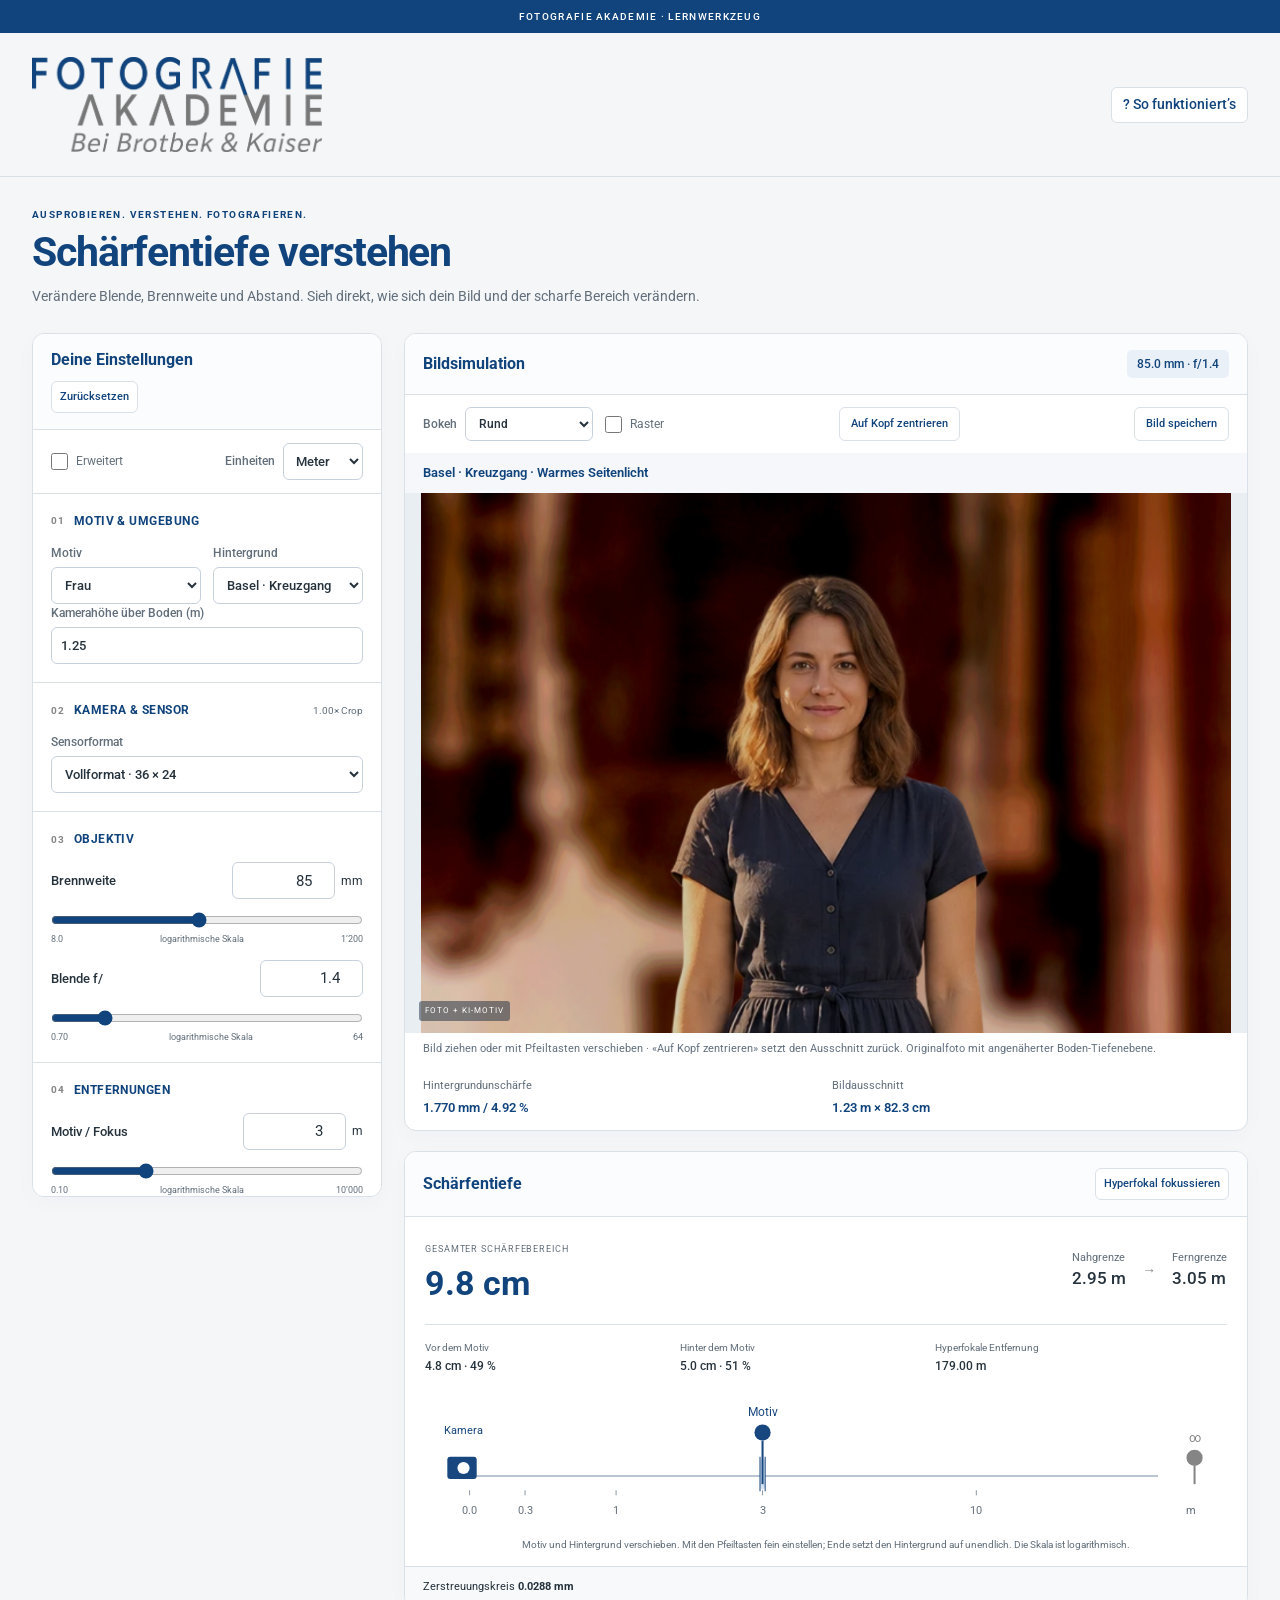
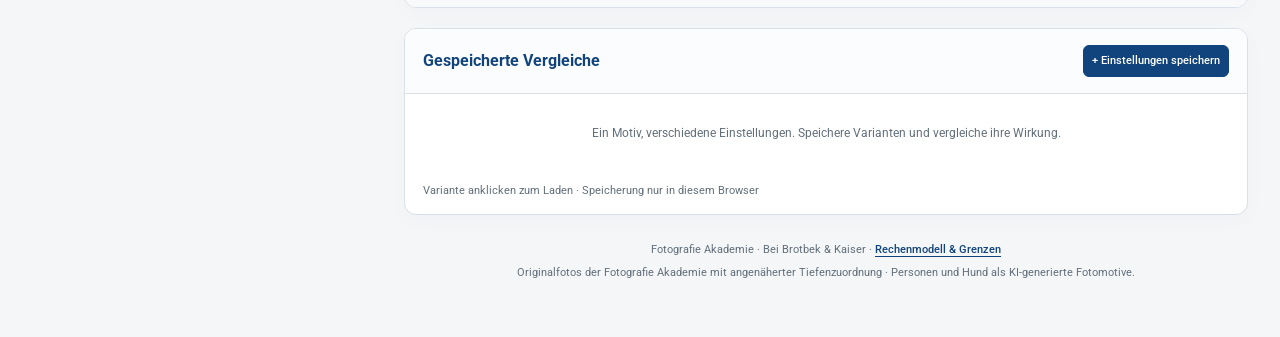
==== commit 489a769d: "Restore original photos with head targeting and draggable framing" ====
--- a/simulator/index.html
+++ b/simulator/index.html
@@ -9,18 +9,18 @@
 <section class="panel simulation" id="simulation"><div class="panel-head"><h2>Bildsimulation</h2><span id="liveBadge"></span></div><div class="sim-toolbar" id="simToolbar"></div><p id="activeOptions" class="active-options" aria-live="polite"></p><p id="photoCaption" class="photo-caption"></p><div class="canvas-wrap"><div id="photoStatus" class="photo-status" role="status"><span id="photoStatusText"></span><button id="retryPhotos" hidden>Erneut laden</button></div><canvas id="sceneCanvas" width="1200" height="800" aria-label="Illustration der Bildwirkung mit entfernungsabhängiger Hintergrundunschärfe"></canvas><span class="scene-label">FOTO + KI-MOTIV</span></div><p id="photoLimit" class="photo-limit"></p><div class="sim-footer"><span>Hintergrundunschärfe <b id="blurValue"></b></span><span>Bildausschnitt <b id="fieldValue"></b></span></div></section>
 <section class="panel depth" id="depth"><div class="panel-head"><h2>Schärfentiefe</h2><button id="hyperBtn">Hyperfokal fokussieren</button></div><div class="depth-main"><div><span class="eyebrow">GESAMTER SCHÄRFEBEREICH</span><strong id="total"></strong></div><div class="limits"><span>Nahgrenze <b id="near"></b></span><i>→</i><span>Ferngrenze <b id="far"></b></span></div></div><div class="depth-stats"><div><span>Vor dem Motiv</span><b id="front"></b></div><div><span>Hinter dem Motiv</span><b id="back"></b></div><div><span>Hyperfokale Entfernung</span><b id="hyperfocal"></b></div></div><div class="diagram"><svg id="distanceDiagram" viewBox="0 0 800 140" role="group" aria-label="Entfernungsdiagramm: Kamera, Motiv, Schärfebereich und Hintergrund"></svg><p class="hint">Motiv und Hintergrund verschieben. Mit den Pfeiltasten fein einstellen; Ende setzt den Hintergrund auf unendlich. Die Skala ist logarithmisch.</p></div><div id="cocControls"></div><p id="warning" role="status"></p></section>
 <section class="panel saved"><div class="panel-head"><h2>Gespeicherte Vergleiche</h2><button id="saveBtn" class="primary">+ Einstellungen speichern</button></div><p class="empty" id="empty">Ein Motiv, verschiedene Einstellungen. Speichere Varianten und vergleiche ihre Wirkung.</p><div class="table-scroll"><table id="savedTable"><thead><tr><th><button data-sort="focal">Brennweite ↕</button></th><th><button data-sort="aperture">Blende ↕</button></th><th><button data-sort="distance">Distanz ↕</button></th><th>Sensor</th><th>Schärfentiefe</th><th></th></tr></thead><tbody id="savedBody"></tbody></table></div><p class="hint">Variante anklicken zum Laden · Speicherung nur in diesem Browser</p></section>
-<footer>Fotografie Akademie · Bei Brotbek &amp; Kaiser · <button id="mathBtn">Rechenmodell & Grenzen</button><br>Eigenständiges 3D-Raummodell und Originalfotos der Fotografie Akademie · Personen und Hund als KI-generierte Fotomotive.</footer></div></main><nav class="mobile-nav" aria-label="Schnellnavigation"><a href="#simulation">Bild</a><a href="#settings">Einstellungen</a><a href="#depth">Schärfentiefe <b id="mobileTotal"></b></a></nav><div id="toast" role="status" aria-live="polite"></div>
+<footer>Fotografie Akademie · Bei Brotbek &amp; Kaiser · <button id="mathBtn">Rechenmodell & Grenzen</button><br>Originalfotos der Fotografie Akademie mit angenäherter Tiefenzuordnung · Personen und Hund als KI-generierte Fotomotive.</footer></div></main><nav class="mobile-nav" aria-label="Schnellnavigation"><a href="#simulation">Bild</a><a href="#settings">Einstellungen</a><a href="#depth">Schärfentiefe <b id="mobileTotal"></b></a></nav><div id="toast" role="status" aria-live="polite"></div>
 <dialog id="helpDialog"><div class="dialog-head"><h2>Schärfentiefe verstehen</h2><button id="closeHelp" aria-label="Hilfe schliessen">×</button></div><h3>Vier Regler, eine Bildwirkung</h3><p>Eine offene Blende, eine längere Brennweite und ein kleiner Abstand zum Motiv verkleinern in der Regel die Schärfentiefe. Ein weiter entfernter Hintergrund wird stärker unscharf. Der blaue Bereich im Diagramm zeigt die akzeptabel scharfe Zone.</p><h3>Einstellungen vergleichen</h3><p>Mit «Motivgrösse im Bild beibehalten» werden Entfernung oder Brennweite ausgeglichen. Die Portrait-Tasten stellen einen passenden Ausschnitt ein. Vergleiche bleiben lokal im Browser. «Zurücksetzen» setzt nur die aktuellen Einstellungen zurück.</p><h3>Bedienung</h3><p>Der Hintergrund liegt immer hinter dem Motiv. Ein deaktiviertes Hintergrundfeld bedeutet «unendlich». Die Motivgrösse-Sperre hält den vertikalen Bildausschnitt fest; bei einem anderen Seitenverhältnis ändert sich die Breite. Die Brennweite wird bei einer direkten Distanzänderung ausgeglichen, die Distanz bei einer direkten Brennweitenänderung.</p><h3>Rechenmodell</h3><p>Dünnes, symmetrisches Objektiv mit Brennweite f, Blendenzahl N, Fokusdistanz s und Zerstreuungskreis c. Alle Formeln verwenden intern Millimeter.</p><pre>H = f² / (N · c) + f
 Nah = s · (H − f) / (H + s − 2f)
 Fern = s · (H − f) / (H − s)
 Fern = ∞, wenn s ≥ H
-Unschärfe(z) = f² · |z − s| / (N · z · (s − f))</pre><p>Standard: c = Sensordiagonale / 1500. Druck: 0.2 mm entlang der langen Papierseite. Ausgabe: zwei Pixel entlang der langen Bildseite. Diese Optionen definieren ein Betrachtungskriterium, keine feste Eigenschaft der Kamera.</p><p>Konverter ändern Brennweite und Blendenzahl mit demselben Faktor. Die Anamorphot-Option erweitert den horizontalen Bildwinkel und verändert die Bokehform vereinfachend. Sie simuliert kein konkretes Objektiv.</p><p>Beugung: Airy-Durchmesser 2.44 · 0.00055 mm · N · (1 + Abbildungsmassstab). Geometrische Unschärfe und Beugung werden näherungsweise quadratisch kombiniert. Übersteigt die Beugung das Kriterium, existiert kein akzeptabel scharfer Bereich.</p><p>Die Hyperfokal-Taste berücksichtigt bei aktivierter Beugung auch den von der Fokusdistanz abhängigen Airy-Durchmesser. Die obige H-Formel beschreibt den Fall ohne Beugung.</p><h3>3D-Kreuzgang</h3><p>Eigenständiges metrisches Raummodell: 6.8 m lichte Breite, 4.5 m Höhe, Bogenraster 3 m, Bogenradius 1.13 m. Die Rückwand liegt in der eingestellten Hintergrundentfernung. «Offener Gang» entfernt die Rückwand. Es handelt sich um einen plausiblen Entwurf, nicht um einen vermessenen Nachbau des Basler Kreuzgangs.</p><p>Ein Strahl wird pro Pixel durch 48 abgetastete Positionen der Blendenöffnung verfolgt. Boden, Decke, Wände und Pfeiler werden räumlich geschnitten. So entsteht die geometrische Unschärfe aus der tatsächlichen Tiefe jeder sichtbaren Fläche. Farben werden linear in einem 16-Bit-Gleitkomma-Bildspeicher gemittelt. Eine automatische vertikale Bildverschiebung hält die Motivmitte im Ausschnitt; die Fokusebene bleibt parallel zum Sensor. Die Kamera wird dafür nicht geneigt.</p><p>Personen und Hund bleiben transparente Foto-Flächen mit vorgegebener Höhe, keine 3D-Körper. Ihr eigenes Tiefenprofil und die bereits vorhandene Beleuchtung werden nicht rekonstruiert. Raumbeleuchtung, Materialien, Kontaktschatten und Beugungsfilter sind Näherungen. Die Vorschau arbeitet mit begrenzter Auflösung und endlicher Strahlenzahl. WebGL 2 und Gleitkomma-Bildspeicher werden benötigt; bei fehlender Unterstützung wird ein Fehlerhinweis angezeigt.</p><h3>Grenzen</h3><p>Abstände beziehen sich auf die Hauptebene des idealisierten Objektivs. Fokus-Breathing, Pupillenmassstab, Aberrationen, Sensorfilter und Schärfung sind nicht modelliert. Die Foto-Unschärfe ist eine Näherung mit einer abgetasteten Blendenform. Die zehn Bokehformen verändern die Unschärfe des Fotos. Bereits im Originalfoto vorhandene Unschärfe lässt sich nicht rückgängig machen. Wände und Landschaft werden derselben Hintergrundentfernung zugeordnet. Der separat berechnete 3D-Kreuzgang verwendet räumliche Geometrie. Das Foto ist keine 3D-Rekonstruktion. Die Originalfotos enthalten keine EXIF-Aufnahmedaten. Die Projektion verwendet angenommene 12 mm an Vollformat als Referenz; dies ist keine vermessene Kalibrierung. Ausserhalb des Fotos fehlen Bilddaten. Bei starken Vergrösserungen begrenzt die Bildauflösung die Qualität. Die Personen und der Hund sind KI-generiert, ihre Lichtvariante wird passend zum Ort gewählt. Bei den Landschaften hält die Vorschau kleinere Motive an der unteren Bildkante; Füsse und Pfoten bleiben knapp ausserhalb des Ausschnitts. Nahe Portraits behalten etwas Raum über dem Kopf. Diese bewusste Bildgestaltung verhindert schwebende Motive, ohne den Hintergrund zu verändern.</p><p>Die Kameraauswahl enthält zwei geprüfte Modelle. Weitere Kameras lassen sich über die Sensorabmessungen einstellen. Objektivvorgaben sind allgemeine Brennweiten-Blenden-Kombinationen, keine Herstellerdatenbank. Konverterkompatibilität und Bildkreis werden nicht geprüft.</p><p>Formeln und Vergleich: <a href="https://www.dofmaster.com/equations.html" target="_blank" rel="noopener">DOFMaster</a> · <a href="https://www.cambridgeincolour.com/tutorials/depth-of-field.htm" target="_blank" rel="noopener">Cambridge in Colour: Schärfentiefe</a> · <a href="https://www.cambridgeincolour.com/tutorials/diffraction-photography.htm" target="_blank" rel="noopener">Beugung</a>. Die Referenzfälle wurden mit identischem Zerstreuungskreis verglichen.</p><p>Sensorquellen: <a href="https://www.nikonusa.com/p/z50ii/1788/overview" target="_blank" rel="noopener">Nikon Z50II</a> · <a href="https://fujifilm-dsc.com/en/manual/x-t50/technical_notes/spec/index.html" target="_blank" rel="noopener">Fujifilm X-T50</a>.</p><p>Eigenständig programmierte Anwendung mit bereitgestellten Originalfotos und KI-generierten Motiven. Kein Originalcode oder Bildmaterial von dofsimulator.net übernommen.</p></dialog><script>/* Independent thin-lens model. Public distances: m. Optical lengths: mm. */
+Unschärfe(z) = f² · |z − s| / (N · z · (s − f))</pre><p>Standard: c = Sensordiagonale / 1500. Druck: 0.2 mm entlang der langen Papierseite. Ausgabe: zwei Pixel entlang der langen Bildseite. Diese Optionen definieren ein Betrachtungskriterium, keine feste Eigenschaft der Kamera.</p><p>Konverter ändern Brennweite und Blendenzahl mit demselben Faktor. Die Anamorphot-Option erweitert den horizontalen Bildwinkel und verändert die Bokehform vereinfachend. Sie simuliert kein konkretes Objektiv.</p><p>Beugung: Airy-Durchmesser 2.44 · 0.00055 mm · N · (1 + Abbildungsmassstab). Geometrische Unschärfe und Beugung werden näherungsweise quadratisch kombiniert. Übersteigt die Beugung das Kriterium, existiert kein akzeptabel scharfer Bereich.</p><p>Die Hyperfokal-Taste berücksichtigt bei aktivierter Beugung auch den von der Fokusdistanz abhängigen Airy-Durchmesser. Die obige H-Formel beschreibt den Fall ohne Beugung.</p><h3>Fotos, Tiefe und Bildausschnitt</h3><p>Alle fünf Hintergründe zeigen die Originalfotos. Im Kreuzgang liegt eine unsichtbare angenäherte Bodenebene hinter der Darstellung: Sie bestimmt die Bodentiefe und den Unschärfeverlauf. Das Foto wird nicht durch gerenderte Architektur ersetzt. Die übrigen Hintergrundbereiche werden als eine Entfernung behandelt. Dies ist keine vollständige Tiefenrekonstruktion aus dem Foto.</p><p>Bei engem Ausschnitt richtet sich die Vorschau automatisch auf den Kopf. Ziehe direkt im Bild, um den gesamten Ausschnitt zu verschieben. Mit den Pfeiltasten geht dies ebenfalls; Umschalt vergrössert den Schritt. «Auf Kopf zentrieren» oder die Pos1-Taste setzt die Verschiebung zurück. Eine manuelle Verschiebung bleibt bei weiteren Einstellungen erhalten.</p><h3>Grenzen</h3><p>Abstände beziehen sich auf die Hauptebene des idealisierten Objektivs. Fokus-Breathing, Pupillenmassstab, Aberrationen, Sensorfilter und Schärfung sind nicht modelliert. Die Foto-Unschärfe ist eine Näherung mit einer abgetasteten Blendenform. Die zehn Bokehformen verändern die Unschärfe des Fotos. Bereits im Originalfoto vorhandene Unschärfe lässt sich nicht rückgängig machen. Wände und Landschaft werden derselben Hintergrundentfernung zugeordnet. Im Kreuzgang berechnet eine unsichtbare angenäherte Bodenebene die Bodentiefe. Das Foto ist keine 3D-Rekonstruktion. Die Originalfotos enthalten keine EXIF-Aufnahmedaten. Die Projektion verwendet angenommene 12 mm an Vollformat als Referenz; dies ist keine vermessene Kalibrierung. Ausserhalb des Fotos fehlen Bilddaten. Bei starken Vergrösserungen begrenzt die Bildauflösung die Qualität. Die Personen und der Hund sind KI-generiert, ihre Lichtvariante wird passend zum Ort gewählt. Bei den Landschaften hält die Vorschau kleinere Motive an der unteren Bildkante; Füsse und Pfoten bleiben knapp ausserhalb des Ausschnitts. Nahe Portraits behalten etwas Raum über dem Kopf. Diese bewusste Bildgestaltung verhindert schwebende Motive, ohne den Hintergrund zu verändern.</p><p>Die Kameraauswahl enthält zwei geprüfte Modelle. Weitere Kameras lassen sich über die Sensorabmessungen einstellen. Objektivvorgaben sind allgemeine Brennweiten-Blenden-Kombinationen, keine Herstellerdatenbank. Konverterkompatibilität und Bildkreis werden nicht geprüft.</p><p>Formeln und Vergleich: <a href="https://www.dofmaster.com/equations.html" target="_blank" rel="noopener">DOFMaster</a> · <a href="https://www.cambridgeincolour.com/tutorials/depth-of-field.htm" target="_blank" rel="noopener">Cambridge in Colour: Schärfentiefe</a> · <a href="https://www.cambridgeincolour.com/tutorials/diffraction-photography.htm" target="_blank" rel="noopener">Beugung</a>. Die Referenzfälle wurden mit identischem Zerstreuungskreis verglichen.</p><p>Sensorquellen: <a href="https://www.nikonusa.com/p/z50ii/1788/overview" target="_blank" rel="noopener">Nikon Z50II</a> · <a href="https://fujifilm-dsc.com/en/manual/x-t50/technical_notes/spec/index.html" target="_blank" rel="noopener">Fujifilm X-T50</a>.</p><p>Eigenständig programmierte Anwendung mit bereitgestellten Originalfotos und KI-generierten Motiven. Kein Originalcode oder Bildmaterial von dofsimulator.net übernommen.</p></dialog><script>/* Independent thin-lens model. Public distances: m. Optical lengths: mm. */
 (function(root){
 'use strict';
 const clamp=(v,a,b)=>Math.min(b,Math.max(a,v));
 const sensors=[['ff','Vollformat · 36 × 24',36,24],['aps','APS-C / DX · 23.5 × 15.7',23.5,15.7],['canon','APS-C Canon · 22.3 × 14.9',22.3,14.9],['apsh','APS-H · 27.9 × 18.6',27.9,18.6],['mft','Micro Four Thirds · 17.3 × 13',17.3,13],['one','1 Zoll · 13.2 × 8.8',13.2,8.8],['compact','1/2.3 Zoll · 6.17 × 4.55',6.17,4.55],['mf','Mittelformat · 43.8 × 32.9',43.8,32.9],['645','645 · 56 × 41.5',56,41.5],['66','6 × 6 · 56 × 56',56,56],['67','6 × 7 · 69 × 56',69,56],['45','4 × 5 Zoll · 120 × 96',120,96],['810','8 × 10 Zoll · 240 × 192',240,192],['custom','Eigene Abmessungen',36,24]];
-const defaults={focal:85,aperture:1.4,distance:3,background:12,infinity:true,width:36,height:24,sensor:'ff',camera:'',lens:'',converter:1,anamorphic:1,orientation:'landscape',video:false,advanced:false,units:'metric',model:'woman',modelHeight:1.7,cameraHeight:1.25,scene:'studio',bokeh:'circle',diffraction:false,cocMode:'standard',customCoc:.029,printWidth:300,outputPixels:3840,lock:false,compensate:'distance',constGap:false,scaleBackground:false,grid:false};
-const ranges={focal:[8,1200],aperture:[.7,64],distance:[.1,10000],background:[.11,100000],width:[2,360],height:[2,280],converter:[.5,2],anamorphic:[1,2],modelHeight:[.2,3],cameraHeight:[.1,2.5],customCoc:[.001,.2],printWidth:[100,2000],outputPixels:[640,16384]};
+const defaults={focal:85,aperture:1.4,distance:3,background:12,infinity:true,width:36,height:24,sensor:'ff',camera:'',lens:'',converter:1,anamorphic:1,orientation:'landscape',video:false,advanced:false,units:'metric',model:'woman',modelHeight:1.7,cameraHeight:1.25,scene:'studio',bokeh:'circle',diffraction:false,cocMode:'standard',customCoc:.029,printWidth:300,outputPixels:3840,lock:false,compensate:'distance',constGap:false,scaleBackground:false,grid:false,panX:0,panY:0};
+const ranges={panX:[-2,2],panY:[-2,2],focal:[8,1200],aperture:[.7,64],distance:[.1,10000],background:[.11,100000],width:[2,360],height:[2,280],converter:[.5,2],anamorphic:[1,2],modelHeight:[.2,3],cameraHeight:[.1,2.5],customCoc:[.001,.2],printWidth:[100,2000],outputPixels:[640,16384]};
 const choices={sensor:sensors.map(x=>x[0]),camera:['','nikon','fuji'],lens:['','24,1.4','35,1.8','50,1.8','56,1.2','85,1.4','105,2.8','135,1.8','200,2.8','400,5.6','600,4'],orientation:['landscape','portrait'],units:['metric','imperial'],model:['woman','man','child','dog'],scene:['city','park','mountain','lights','studio'],bokeh:['circle','5','6','7','8','9','heart','star','ring','oval'],cocMode:['standard','custom','print','pixels'],compensate:['distance','focal']};
 function minDistance(p){return Math.max(.1,p.focal*p.converter/1000+.01);}
 function sanitize(input){
@@ -86,142 +86,6 @@
 const api={optics,defaults,sanitize,clamp,sensors,ranges,minDistance,change,frameSubject,geometry};
 if(typeof module!=='undefined')module.exports=api;else root.Optics=api;
 })(typeof window==='undefined'?globalThis:window);
-</script><script>/* Independent metric cloister. Geometry is authored, not a scan of Basel.
-   All world lengths are metres. Thin-lens integration samples the entrance pupil. */
-(function(root){
-'use strict';
-const vertex=`#version 300 es
-layout(location=0) in vec2 position;void main(){gl_Position=vec4(position,0.,1.);}`;
-const fragment=`#version 300 es
-precision highp float;
-out vec4 color;
-uniform vec2 resolution, sensor, pupil;
-uniform float imageDistance, focusDistance, cameraHeight, modelHeight, modelAspect, wallDistance;
-uniform sampler2D subject, previous;
-uniform float sampleWeight;
-uniform bool hasBackWall;
-const float INF=1.e8;
-struct Hit {float t;vec3 n;int kind;};
-void addHit(inout Hit h,float t,vec3 n,int kind){if(t>.0001&&t<h.t)h=Hit(t,n,kind);}
-// Three metre bays; the opening has a semicircular crown above 2.25 m.
-bool opening(vec3 p){float x=mod(-p.z+1.5,3.)-1.5;float a=abs(x);return a<1.13&&p.y>.16&&p.y<2.25+sqrt(max(0.,1.13*1.13-x*x));}
-Hit room(vec3 ro,vec3 rd){
- Hit h=Hit(INF,vec3(0),0);float t;
- if(abs(rd.y)>.000001){t=-ro.y/rd.y;addHit(h,t,vec3(0,1,0),1);t=(4.5-ro.y)/rd.y;vec3 p=ro+rd*t;if(abs(p.x)<3.55)addHit(h,t,vec3(0,-1,0),2);}
- if(abs(rd.x)>.000001){
-  for(int i=0;i<4;i++){
-   float x=i==0?-3.4:i==1?-3.65:i==2?3.4:3.65;t=(x-ro.x)/rd.x;vec3 p=ro+rd*t;
-   if(p.y>=0.&&p.y<=4.5&&!opening(p))addHit(h,t,vec3(-sign(x),0,0),3);
-  }
- }
- if(hasBackWall&&rd.z<-.000001){t=(-wallDistance-ro.z)/rd.z;vec3 p=ro+rd*t;if(abs(p.x)<3.65&&p.y>=0.&&p.y<=4.5)addHit(h,t,vec3(0,0,1),4);}
- // Repeated square sandstone piers. Intersect only nearby bays crossed by the ray.
- for(int i=0;i<14;i++){
-  float z=-float(i)*3.-1.5;
-  for(int j=0;j<2;j++){
-   vec3 center=vec3(j==0?-3.35:3.35,1.8,z),halfSize=vec3(.23,1.8,.23);
-   vec3 inv=1./(rd+vec3(.00000001));vec3 a=(center-halfSize-ro)*inv,b=(center+halfSize-ro)*inv;
-   vec3 lo=min(a,b),hi=max(a,b);float near=max(max(lo.x,lo.y),lo.z),far=min(min(hi.x,hi.y),hi.z);
-   if(near<far&&far>.0001){float tt=near>.0001?near:far;vec3 p=(ro+rd*tt-center)/halfSize;vec3 n=abs(p.x)>abs(p.y)&&abs(p.x)>abs(p.z)?vec3(sign(p.x),0,0):abs(p.y)>abs(p.z)?vec3(0,sign(p.y),0):vec3(0,0,sign(p.z));addHit(h,tt,n,3);}
-  }
- }
- return h;
-}
-float hash(vec2 p){return fract(sin(dot(p,vec2(127.1,311.7)))*43758.5453);}
-float noise(vec2 p){vec2 i=floor(p),f=fract(p);f=f*f*(3.-2.*f);return mix(mix(hash(i),hash(i+vec2(1,0)),f.x),mix(hash(i+vec2(0,1)),hash(i+vec2(1)),f.x),f.y);}
-vec3 material(vec3 p,int kind){
- float grain=noise(p.xz*65.+p.xy*47.);
- if(kind==1){
-  if(abs(p.x)>3.65)return vec3(.15,.21,.09)*(.75+.25*grain);
-  vec2 tile=vec2(p.x+mod(floor(p.z/.8),2.)*.55,p.z)/vec2(1.1,.8),f=fract(tile);
-  float seam=min(min(f.x,1.-f.x),min(f.y,1.-f.y));
-  vec3 stone=mix(vec3(.30,.26,.22),vec3(.46,.41,.35),hash(floor(tile)))*(.82+.08*grain+.18*noise(p.xz*3.));
-  return mix(vec3(.12,.105,.09),stone,smoothstep(.003,.012,seam));
- }
- if(kind==2){float plank=fract(p.x*5.);float beam=step(.88,fract(-p.z/3.));return mix(vec3(.22,.105,.048),vec3(.095,.045,.02),max(beam,1.-smoothstep(.005,.025,min(plank,1.-plank))))*(.8+.2*noise(vec2(p.x*30.,p.z*2.)));}
- vec3 sandstone=vec3(.51,.31,.21)*(.79+.08*grain+.22*noise(p.zy*3.));
- if(kind==3){float seam=min(fract(p.y/.32),1.-fract(p.y/.32));return sandstone*mix(.68,1.,smoothstep(.005,.025,seam));}
- if(kind==4){
-  // Memorial tablets, frames and plinth on the model's far wall.
-  float px=mod(p.x+3.,1.5)-.75;
-  if(abs(px)<.49&&p.y>1.15&&p.y<3.12){bool frame=abs(px)>.40||p.y<1.25||p.y>3.02;return frame?sandstone*.65:vec3(.105,.095,.07)*(1.+.12*grain);}
-  if(p.y<.45)return sandstone;return vec3(.70,.65,.54)*(.97+.03*grain);
- }
- return sandstone;
-}
-vec3 renderRay(vec3 ro,vec3 rd){
- Hit h=room(ro,rd);
- // Photograph is a precisely sized vertical card on the ground, not a 3D human scan.
- float t=(-focusDistance-ro.z)/rd.z;vec3 pp=ro+rd*t;
- vec2 uv=vec2(pp.x/(modelHeight*modelAspect)+.5,pp.y/modelHeight);
- vec4 person=vec4(0.);
- if(t>0.&&t<h.t&&uv.x>=0.&&uv.x<=1.&&uv.y>=0.&&uv.y<=1.)person=texture(subject,uv);
- vec3 result;
- if(h.kind==0){float sky=clamp(rd.y*.7+.5,0.,1.);result=mix(vec3(.84,.77,.61),vec3(.47,.63,.78),sky);}
- else{
-  vec3 p=ro+rd*h.t,n=h.n;vec3 light=normalize(vec3(-.8,1.,.35));
-  Hit shade=room(p+n*.002,light);float sun=shade.t<10000.?0.:1.;
-  float diffuse=max(0.,dot(n,light));float ambient=(.30+.16*max(n.y,0.))*(1.-.23*exp(-max(0.,3.4-abs(p.x))*3.));
-  result=material(p,h.kind)*(vec3(.82,.88,1.)*ambient+vec3(1.35,1.12,.83)*sun*diffuse);
-  if(h.kind==1){
-   // Alpha-tested directional shadow from the same ground-anchored card.
-   float st=(-focusDistance-p.z)/light.z;vec3 sp=p+light*st;vec2 suv=vec2(sp.x/(modelHeight*modelAspect)+.5,sp.y/modelHeight);
-   if(st>0.&&suv.x>0.&&suv.x<1.&&suv.y>0.&&suv.y<1.)result*=1.-.42*texture(subject,suv).a;
-   float contact=exp(-pow(p.x/(modelHeight*.21),2.)-pow((p.z+focusDistance)/(modelHeight*.08),2.));result*=1.-.32*contact;
-  }
-  result=mix(result,vec3(.53,.58,.62),1.-exp(-h.t*.001));
- }
- // Source photographs already contain lighting; avoid pretending to relight a flat card.
- result=mix(result,mix(person.rgb/12.92,pow((person.rgb+.055)/1.055,vec3(2.4)),step(vec3(.04045),person.rgb))*.82,person.a);
- return max(result,vec3(0.));
-}
-void main(){
- vec2 mm=(gl_FragCoord.xy/resolution-.5)*sensor;
- vec3 ro=vec3(pupil.x,cameraHeight+pupil.y,0.);
- vec3 target=vec3(mm/imageDistance*focusDistance,-focusDistance);target.y+=modelHeight*.55;
- color=vec4(mix(texture(previous,gl_FragCoord.xy/resolution).rgb,renderRay(ro,normalize(target-ro)),sampleWeight),1.);
-}`;
-let engine=null,sequence=0;
-function make(){
- const canvas=document.createElement('canvas'),gl=canvas.getContext('webgl2',{alpha:false,antialias:false,preserveDrawingBuffer:true});
- if(!gl)throw Error('Die 3D-Ansicht benötigt WebGL 2.');
- if(!gl.getExtension('EXT_color_buffer_float'))throw Error('Die Grafikkarte unterstützt keine präzise 3D-Farbakkumulation.');
- const shader=(type,src)=>{const sh=gl.createShader(type);gl.shaderSource(sh,src);gl.compileShader(sh);if(!gl.getShaderParameter(sh,gl.COMPILE_STATUS))throw Error(gl.getShaderInfoLog(sh));return sh;};
- const program=gl.createProgram();gl.attachShader(program,shader(gl.VERTEX_SHADER,vertex));gl.attachShader(program,shader(gl.FRAGMENT_SHADER,fragment));gl.linkProgram(program);if(!gl.getProgramParameter(program,gl.LINK_STATUS))throw Error(gl.getProgramInfoLog(program));gl.useProgram(program);
- const buffer=gl.createBuffer();gl.bindBuffer(gl.ARRAY_BUFFER,buffer);gl.bufferData(gl.ARRAY_BUFFER,new Float32Array([-1,-1,3,-1,-1,3]),gl.STATIC_DRAW);let loc=gl.getAttribLocation(program,'position');gl.enableVertexAttribArray(loc);gl.vertexAttribPointer(loc,2,gl.FLOAT,false,0,0);
- const display=gl.createProgram();gl.attachShader(display,shader(gl.VERTEX_SHADER,vertex));gl.attachShader(display,shader(gl.FRAGMENT_SHADER,`#version 300 es
- precision highp float;uniform sampler2D radiance;uniform vec2 resolution;out vec4 color;
- void main(){vec3 c=texture(radiance,gl_FragCoord.xy/resolution).rgb;vec3 srgb=mix(c*12.92,1.055*pow(max(c,vec3(0.)),vec3(1./2.4))-.055,step(vec3(.0031308),c));color=vec4(srgb,1.);}`));gl.linkProgram(display);
- const targets=[0,1].map(()=>({texture:gl.createTexture(),framebuffer:gl.createFramebuffer()}));
- const texture=gl.createTexture();gl.bindTexture(gl.TEXTURE_2D,texture);gl.texParameteri(gl.TEXTURE_2D,gl.TEXTURE_MIN_FILTER,gl.LINEAR);gl.texParameteri(gl.TEXTURE_2D,gl.TEXTURE_MAG_FILTER,gl.LINEAR);gl.texParameteri(gl.TEXTURE_2D,gl.TEXTURE_WRAP_S,gl.CLAMP_TO_EDGE);gl.texParameteri(gl.TEXTURE_2D,gl.TEXTURE_WRAP_T,gl.CLAMP_TO_EDGE);
- return {canvas,gl,program,display,targets,texture,card:document.createElement('canvas'),accum:document.createElement('canvas'),uniform:n=>gl.getUniformLocation(program,n)};
-}
-function cancel(){sequence++;}
-function render(p,r,output,image,crop,kernel,onProgress,onComplete){
- cancel();const token=sequence;if(!engine)engine=make();const e=engine,{gl,uniform:u}=e;
- // Same aspect ratio and sensor projection; bounded working resolution for interactive rendering.
- const scale=Math.min(1,900/output.width,900/output.height),W=Math.round(output.width*scale),H=Math.round(output.height*scale);
- e.canvas.width=W;e.canvas.height=H;e.accum.width=W;e.accum.height=H;gl.viewport(0,0,W,H);
- for(const target of e.targets){gl.bindTexture(gl.TEXTURE_2D,target.texture);gl.texImage2D(gl.TEXTURE_2D,0,gl.RGBA16F,W,H,0,gl.RGBA,gl.HALF_FLOAT,null);gl.texParameteri(gl.TEXTURE_2D,gl.TEXTURE_MIN_FILTER,gl.NEAREST);gl.texParameteri(gl.TEXTURE_2D,gl.TEXTURE_MAG_FILTER,gl.NEAREST);gl.texParameteri(gl.TEXTURE_2D,gl.TEXTURE_WRAP_S,gl.CLAMP_TO_EDGE);gl.texParameteri(gl.TEXTURE_2D,gl.TEXTURE_WRAP_T,gl.CLAMP_TO_EDGE);gl.bindFramebuffer(gl.FRAMEBUFFER,target.framebuffer);gl.framebufferTexture2D(gl.FRAMEBUFFER,gl.COLOR_ATTACHMENT0,gl.TEXTURE_2D,target.texture,0);if(gl.checkFramebufferStatus(gl.FRAMEBUFFER)!==gl.FRAMEBUFFER_COMPLETE)throw Error('3D-Bildspeicher nicht verfügbar');gl.clearColor(0,0,0,1);gl.clear(gl.COLOR_BUFFER_BIT);}
- gl.useProgram(e.program);gl.activeTexture(gl.TEXTURE0);gl.uniform1i(u('subject'),0);gl.uniform1i(u('previous'),1);
- e.card.width=crop[2];e.card.height=crop[3];e.card.getContext('2d').drawImage(image,...crop,0,0,crop[2],crop[3]);
- gl.bindTexture(gl.TEXTURE_2D,e.texture);gl.pixelStorei(gl.UNPACK_FLIP_Y_WEBGL,true);gl.texImage2D(gl.TEXTURE_2D,0,gl.RGBA,gl.RGBA,gl.UNSIGNED_BYTE,e.card);
- gl.uniform2f(u('resolution'),W,H);gl.uniform2f(u('sensor'),r.viewW,r.h);gl.uniform1f(u('imageDistance'),r.f*(1+r.magnification));gl.uniform1f(u('focusDistance'),p.distance);gl.uniform1f(u('cameraHeight'),p.cameraHeight);gl.uniform1f(u('modelHeight'),p.modelHeight);gl.uniform1f(u('modelAspect'),crop[2]/crop[3]);gl.uniform1f(u('wallDistance'),p.background);gl.uniform1i(u('hasBackWall'),p.infinity?0:1);
- const a=e.accum.getContext('2d'),c=output.getContext('2d');const radius=r.f/r.N/2000;let index=0;
- const samples=kernel;function frame(){
-  if(token!==sequence)return;
-  const target=e.targets[index%2],previous=e.targets[1-index%2];
-  gl.useProgram(e.program);gl.bindFramebuffer(gl.FRAMEBUFFER,target.framebuffer);gl.activeTexture(gl.TEXTURE0);gl.bindTexture(gl.TEXTURE_2D,e.texture);gl.activeTexture(gl.TEXTURE1);gl.bindTexture(gl.TEXTURE_2D,previous.texture);gl.uniform1f(u('sampleWeight'),1/(index+1));
-  const [x,y]=samples[index];gl.uniform2f(u('pupil'),x*radius/p.anamorphic,y*radius);gl.drawArrays(gl.TRIANGLES,0,3);
-  gl.bindFramebuffer(gl.FRAMEBUFFER,null);gl.useProgram(e.display);gl.activeTexture(gl.TEXTURE0);gl.bindTexture(gl.TEXTURE_2D,target.texture);gl.uniform1i(gl.getUniformLocation(e.display,'radiance'),0);gl.uniform2f(gl.getUniformLocation(e.display,'resolution'),W,H);gl.drawArrays(gl.TRIANGLES,0,3);
-  c.clearRect(0,0,output.width,output.height);c.save();
-  if(p.diffraction)c.filter='blur('+Math.min(40,r.airy*output.height/r.h*.35)+'px)';c.drawImage(e.canvas,0,0,output.width,output.height);c.restore();
-  if(p.grid){c.strokeStyle='#ffffff80';for(let i=1;i<3;i++){c.beginPath();c.moveTo(output.width*i/3,0);c.lineTo(output.width*i/3,output.height);c.moveTo(0,output.height*i/3);c.lineTo(output.width,output.height*i/3);c.stroke();}}
-  index++;output.dataset.samples=String(index);output.dataset.renderMode='3d';onProgress(index,samples.length);if(index<samples.length)requestAnimationFrame(frame);else onComplete();
- }frame();
-}
-const api={render,cancel};root.Scene3D=api;
-})(window);
 </script><script>'use strict';
 const {optics,defaults,sanitize,clamp,sensors,ranges,minDistance,change,frameSubject,geometry}=Optics,$=id=>document.getElementById(id);
 const esc=s=>String(s).replace(/[&<>"']/g,c=>({'&':'&amp;','<':'&lt;','>':'&gt;','"':'&quot;',"'":'&#39;'}[c]));
@@ -231,13 +95,13 @@
 const slider=(id,label,min,max,step,unit)=>`<div class="value-row"><label for="${id}">${label}</label><span><input id="${id}" type="number" inputmode="decimal" min="${min}" max="${max}" step="any"> ${unit}</span></div><input type="range" id="${id}Range" min="0" max="1000" aria-label="${label} einstellen"><div class="ticks" id="${id}Ticks"></div>`;
 const section=(n,title,html)=>`<section id="section-${n}"><h2>${n}<span>${title}</span>${n==='02'?'<output id="crop"></output>':''}</h2>${html}</section>`;
 $('controls').innerHTML=`<div class="mode-row">${check('advanced','Erweitert')}${select('units','Einheiten',[['metric','Meter'],['imperial','Feet']])}</div>`+
-section('01','Motiv & Umgebung',`<div class="two">${select('model','Motiv',[['woman','Frau'],['man','Mann'],['child','Kind'],['dog','Hund']])}${select('scene','Hintergrund',[['city','Basel · Münster'],['lights','Basel · Rhein'],['mountain','Gempen'],['park','Merian Gärten'],['studio','Kreuzgang · 3D-Modell']])}</div><div class="two advanced">${num('modelHeight','Motivhöhe (m)',.2,3,.05)}${select('orientation','Bildformat',[['landscape','Querformat'],['portrait','Hochformat']])}</div>${num('cameraHeight','Kamerahöhe über Boden (m)',.1,2.5,.05,'')}${check('video','Videoformat 16:9','advanced')}`)+
+section('01','Motiv & Umgebung',`<div class="two">${select('model','Motiv',[['woman','Frau'],['man','Mann'],['child','Kind'],['dog','Hund']])}${select('scene','Hintergrund',[['city','Basel · Münster'],['lights','Basel · Rhein'],['mountain','Gempen'],['park','Merian Gärten'],['studio','Basel · Kreuzgang']])}</div><div class="two advanced">${num('modelHeight','Motivhöhe (m)',.2,3,.05)}${select('orientation','Bildformat',[['landscape','Querformat'],['portrait','Hochformat']])}</div>${num('cameraHeight','Kamerahöhe über Boden (m)',.1,2.5,.05,'')}${check('video','Videoformat 16:9','advanced')}`)+
 section('02','Kamera & Sensor',select('camera','Kameravoreinstellung',[['','Sensor frei wählen'],['nikon','Nikon Z50II'],['fuji','Fujifilm X-T50']],'advanced')+select('sensor','Sensorformat',sensors.map(x=>[x[0],x[1]]))+`<div class="two advanced">${num('width','Breite (mm)',2,360,.1)}${num('height','Höhe (mm)',2,280,.1)}</div>`)+
 section('03','Objektiv',select('lens','Objektivvorgabe',[['','Freie Einstellung'],['24,1.4','24 mm f/1.4 · Weitwinkel'],['35,1.8','35 mm f/1.8 · Reportage'],['50,1.8','50 mm f/1.8 · Standard'],['56,1.2','56 mm f/1.2 · Portrait'],['85,1.4','85 mm f/1.4 · Portrait'],['105,2.8','105 mm f/2.8 · Detail'],['135,1.8','135 mm f/1.8 · Portrait'],['200,2.8','200 mm f/2.8 · Tele'],['400,5.6','400 mm f/5.6 · Tiere'],['600,4','600 mm f/4 · Supertele']],'advanced')+slider('focal','Brennweite',8,1200,1,'mm')+slider('aperture','Blende f/',.7,64,.1,'')+`<div class="two advanced">${select('converter','Konverter',[[1,'Keiner · 1×'],[.58,'Reducer · 0.58×'],[.64,'Reducer · 0.64×'],[.71,'Reducer · 0.71×'],[1.4,'Tele · 1.4×'],[1.7,'Tele · 1.7×'],[2,'Tele · 2×']])}${select('anamorphic','Anamorphot',[[1,'Keiner'],[1.33,'1.33×'],[1.5,'1.5×'],[2,'2×']])}</div><p class="hint advanced" id="effective"></p>`)+
 section('04','Entfernungen',slider('distance','Motiv / Fokus',.1,10000,.1,'<span class="unit">m</span>')+slider('background','Hintergrund',.11,100000,.1,'<span class="unit">m</span>')+check('infinity','Hintergrund im Unendlichen')+check('constGap','Abstand Motiv–Hintergrund beibehalten','advanced'))+
 section('05','Bildausschnitt',check('lock','Motivgrösse im Bild beibehalten')+select('compensate','Bei Formatwechsel ausgleichen über',[['distance','Motiventfernung'],['focal','Brennweite']])+`<div class="presets">${[['.32','Gesicht'],['.75','Portrait'],['1.15','Halbfigur'],['1.5','Dreiviertel'],['full','Ganzkörper']].map(([v,l])=>`<button data-frame="${v}">${l}</button>`).join('')}</div>`);
 $('controls').insertAdjacentHTML('beforeend','<p id="inputError" class="input-error" role="alert" hidden></p>');
-$('simToolbar').innerHTML=select('bokeh','Bokeh',[['circle','Rund'],['5','5 Lamellen'],['6','6 Lamellen'],['7','7 Lamellen'],['8','8 Lamellen'],['9','9 Lamellen'],['heart','Herz'],['star','Stern'],['ring','Ring'],['oval','Oval']])+check('grid','Raster')+check('diffraction','Beugung','advanced')+'<button id="exportBtn">Bild speichern</button>';
+$('simToolbar').innerHTML=select('bokeh','Bokeh',[['circle','Rund'],['5','5 Lamellen'],['6','6 Lamellen'],['7','7 Lamellen'],['8','8 Lamellen'],['9','9 Lamellen'],['heart','Herz'],['star','Stern'],['ring','Ring'],['oval','Oval']])+check('grid','Raster')+check('diffraction','Beugung','advanced')+'<button id="centerHead">Auf Kopf zentrieren</button><button id="exportBtn">Bild speichern</button>';
 $('cocControls').innerHTML='<span>Zerstreuungskreis <b id="cocValue"></b></span>'+select('cocMode','Schärfekriterium',[['standard','Standard · Diagonale / 1500'],['custom','Eigener Zerstreuungskreis'],['print','Druck · 0.2 mm auf Papier'],['pixels','Ausgabe · 2 Pixel']],'advanced')+`<div class="two advanced">${num('customCoc','Zerstreuungskreis (mm)',.001,.2,.001)}${num('printWidth','Lange Druckseite (mm)',100,2000,10)}${num('outputPixels','Lange Ausgabeseite (Pixel)',640,16384,1)}</div>`;
 let state={...defaults},saved=[],sortKey='distance',sortDirection=1,storageOK=true;
 function readStored(key,fallback){try{const raw=localStorage.getItem(key);return raw?JSON.parse(raw):fallback;}catch{return fallback;}}
@@ -299,8 +163,8 @@
  }
  document.querySelectorAll('.unit').forEach(e=>e.textContent=state.units==='imperial'?'ft':'m');
  $('cameraHeightLabel').hidden=state.scene!=='studio';
- document.querySelector('label[for=background]').textContent=state.scene==='studio'?'Rückwand':'Hintergrund';
- $('infinity').nextSibling.textContent=state.scene==='studio'?'Offener Gang (keine Rückwand)':'Hintergrund im Unendlichen';
+ document.querySelector('label[for=background]').textContent='Hintergrund';
+ $('infinity').nextSibling.textContent='Hintergrund im Unendlichen';
  $('background').disabled=$('backgroundRange').disabled=state.infinity;$('compensateLabel').hidden=!state.lock;
  $('crop').textContent=fmt(r.crop,2)+'× Crop';$('effective').textContent=`Effektiv ${fmt(r.f,1)} mm · f/${fmt(r.N,2)} · Bildwinkel horizontal ${fmt(2*Math.atan(r.viewW/(2*r.f*(1+r.magnification)))*180/Math.PI,1)}°`;
  $('liveBadge').textContent=fmt(r.f,1)+' mm · f/'+fmt(r.N,1);$('blurValue').textContent=fmt(r.totalBlur,3)+' mm / '+fmt(100*r.totalBlur/Math.max(r.w,r.h),2)+' %';$('fieldValue').textContent=distance(r.fieldW)+' × '+distance(r.fieldH);
@@ -333,7 +197,7 @@
  lights:{asset:'basel-rhein',name:'Basel · Rhein bei Sonnenuntergang',light:1,exposure:.78,focus:[.53,.48],subjectX:.30},
  mountain:{asset:'gempen',name:'Gempen · Abendpanorama',light:1,exposure:.92,focus:[.53,.48],subjectX:.32},
  park:{asset:'merian',name:'Merian Gärten · Weiher',light:0,exposure:.96,focus:[.52,.52],subjectX:.38},
- studio:{asset:'kreuzgang',name:'Kreuzgang · eigenständiges 3D-Modell',light:2,exposure:.84,focus:[.50,.64],subjectX:.35,floorVanishing:[.50,.64],cameraHeight:1.25}
+ studio:{asset:'kreuzgang',name:'Basel · Kreuzgang',light:2,exposure:.84,focus:[.50,.64],subjectX:.35,floorVanishing:[.50,.64],cameraHeight:1.25}
 };
 const subjectCrops={
   "woman": [
@@ -484,52 +348,53 @@
  }
  ctx.restore();
 }
+// A shared screen translation keeps photo geometry and subject aligned.
+// At portrait magnification the face centre, not the body centre, is the aim point.
+function headAim(placement,H,model,panX,panY,W){
+ const faceFraction=model==='dog'?.15:.075;
+ const targetTop=placement.size>H*.8?H*.30-placement.size*faceFraction:Math.min(H*.70,Math.max(H*.08,placement.top));
+ const targetX=placement.size>H*.8?W*.5:Math.min(W*.8,Math.max(W*.2,placement.x??W*.5));
+ return {shiftX:targetX-(placement.x??W*.5)+panX*W,shiftY:targetTop-placement.top+panY*H};
+}
+const view=$('sceneCanvas');view.tabIndex=0;view.style.touchAction='none';view.style.cursor='grab';view.setAttribute('aria-describedby','photoLimit');
+let panDrag=null;
+view.addEventListener('pointerdown',e=>{if(e.button!==0)return;panDrag={id:e.pointerId,x:e.clientX,y:e.clientY,px:state.panX,py:state.panY};view.setPointerCapture(e.pointerId);view.style.cursor='grabbing';});
+view.addEventListener('pointermove',e=>{if(!panDrag||panDrag.id!==e.pointerId)return;const rect=view.getBoundingClientRect();state.panX=clamp(panDrag.px+(e.clientX-panDrag.x)/rect.width,-2,2);state.panY=clamp(panDrag.py+(e.clientY-panDrag.y)/rect.height,-2,2);cancelAnimationFrame(frame);frame=requestAnimationFrame(()=>drawScene(optics(state)));});
+function finishPan(){if(panDrag){panDrag=null;view.style.cursor='grab';persist();}}
+view.addEventListener('pointerup',finishPan);view.addEventListener('pointercancel',finishPan);view.addEventListener('lostpointercapture',finishPan);
+view.addEventListener('keydown',e=>{if(!['ArrowLeft','ArrowRight','ArrowUp','ArrowDown','Home'].includes(e.key))return;e.preventDefault();if(e.key==='Home')state.panX=state.panY=0;else{const step=e.shiftKey?.1:.02;if(e.key==='ArrowLeft')state.panX-=step;if(e.key==='ArrowRight')state.panX+=step;if(e.key==='ArrowUp')state.panY-=step;if(e.key==='ArrowDown')state.panY+=step;state=sanitize(state);}drawScene(optics(state));persist();});
+$('centerHead').onclick=()=>{state.panX=state.panY=0;drawScene(optics(state));persist();notify('Kopfzentrierung wiederhergestellt.');};
 function drawScene(r){
- const config=photoScenes[state.scene],photo=state.scene==='studio'?null:asset(config.asset),person=asset(state.model);
- Scene3D.cancel();
+ const config=photoScenes[state.scene],photo=asset(config.asset),person=asset(state.model);
+
  const records=photo?[photo,person]:[person],failed=records.some(a=>a.error);photoReady=records.every(a=>a.image);
  $('photoStatus').hidden=photoReady;$('photoStatusText').textContent=failed?'Ein Foto konnte nicht geladen werden. Bitte erneut versuchen.':'Fotos und passende Lichtvariante werden geladen …';$('retryPhotos').hidden=!failed;$('exportBtn').disabled=!photoReady;
  const canvas=$('sceneCanvas'),g=geometry(state,r),{W,H,pixelsPerMm}=g;canvas.width=W;canvas.height=H;canvas.style.aspectRatio=W+'/'+H;const c=canvas.getContext('2d');
  $('photoCaption').textContent=config.name+' · '+['Tageslicht','Abendlicht','Warmes Seitenlicht'][config.light];
  if(!photoReady){c.fillStyle='#e8edf3';c.fillRect(0,0,W,H);return;}
- if(state.scene==='studio'){
-  document.querySelector('.scene-label').textContent='3D-RAUM · FOTO-MOTIV';
-  $('exportBtn').disabled=true;
-  $('photoLimit').textContent='Eigenständiger Raum in Metern · 6.8 m breit, 4.5 m hoch · Motiv als Foto-Fläche. Keine Vermessung des Basler Kreuzgangs.';
-  canvas.setAttribute('aria-label','Dreidimensionaler Kreuzgang mit metrischem Boden und tiefenabhängiger Unschärfe.');
-  try{Scene3D.render({...state},r,canvas,person.image,subjectCrops[state.model][2],apertureKernel(state.bokeh,48),
-   (i,n)=>{$('photoCaption').textContent=config.name+' · Bild wird verfeinert '+Math.round(i/n*100)+' %';},
-   ()=>{$('photoCaption').textContent=config.name+' · 3D-Bild fertig';$('exportBtn').disabled=false;});}
-  catch(e){$('photoStatus').hidden=false;$('photoStatusText').textContent='3D-Ansicht nicht verfügbar: '+e.message;}
-  return;
- }
  document.querySelector('.scene-label').textContent='FOTO + KI-MOTIV';
- const im=photo.image,projection=photoProjection(r,W,H,im,config),{dx,dy,dw,dh}=projection;
- $('photoLimit').textContent=(projection.limited?'Ausserhalb des Originalfotos fehlen Bilddaten. ':'')+'Foto-Projektion: angenommene Referenz 12 mm / Vollformat; Aufnahmedaten fehlen.';
+ const im=photo.image,projection=photoProjection(r,W,H,im,config);
+ let placement=subjectPlacement(state.modelHeight,r.fieldH,H,state.model==='dog'?.16:.06);
+ const referenceX=W*(W/H<.9?.5:config.subjectX);
+ if(config.floorVanishing){const [vx,vy]=config.floorVanishing;placement=floorPlacement(state.modelHeight,r.fieldH,W,H,projection.dx+vx*projection.dw,projection.dy+vy*projection.dh,state.cameraHeight);}
+ placement.x??=referenceX;
+ const aim=headAim(placement,H,state.model,state.panX,state.panY,W);
+ projection.dx+=aim.shiftX;projection.dy+=aim.shiftY;
+ const {dx,dy,dw,dh}=projection,{size}=placement,top=placement.top+aim.shiftY,x=(placement.x??referenceX)+aim.shiftX;
+ const feet=top+size;
+ $('photoLimit').textContent='Bild ziehen oder mit Pfeiltasten verschieben · «Auf Kopf zentrieren» setzt den Ausschnitt zurück. '+(config.floorVanishing?'Originalfoto mit angenäherter Boden-Tiefenebene.':'Originalfoto mit angenäherter Hintergrundebene.');
  bg.width=W;bg.height=H;const b=bg.getContext('2d');b.fillStyle='#e8edf3';b.fillRect(0,0,W,H);b.drawImage(im,dx,dy,dw,dh);
  blurPhoto(c,W,H,g.blurDiameter*.5,state.bokeh,1/state.anamorphic);
  if(config.floorVanishing)drawFloor(c,W,H,r,projection,config);
- let placement=subjectPlacement(state.modelHeight,r.fieldH,H,state.model==='dog'?.16:.06);
- const referenceX=W*(W/H<.9?.5:config.subjectX);
- if(config.floorVanishing){
-  const [vx,vy]=config.floorVanishing;
-  placement=floorPlacement(state.modelHeight,r.fieldH,W,H,dx+vx*dw,dy+vy*dh,state.cameraHeight);
- }
- const {size,top}=placement,x=placement.x??referenceX;
- const behindFloor=config.floorVanishing&&placement.feet<dy+dh*.765;
- if(behindFloor)$('photoLimit').textContent+=' Das Motiv liegt hinter der darstellbaren Bodenfläche.';
- else if(top>H||top+size<0)$('photoLimit').textContent+=' Das Motiv liegt ausserhalb des Bildausschnitts. Kamerahöhe oder Brennweite anpassen.';
- c.save();c.beginPath();c.rect(dx,dy,dw,dh);c.clip();
- // Only the original cloister floor receives a contact shadow; no floor is added.
- if(!behindFloor&&config.floorVanishing&&placement.feet<H&&placement.feet>0){
+ if(config.floorVanishing&&feet<H&&feet>0){
   c.save();c.fillStyle='#17100c55';c.filter=`blur(${Math.max(1,size*.008)}px)`;
-  c.beginPath();c.ellipse(x,placement.feet-1,size*.12/state.anamorphic,Math.max(1,size*.012),0,0,Math.PI*2);c.fill();c.restore();
+  c.beginPath();c.ellipse(x,feet-1,size*.12/state.anamorphic,Math.max(1,size*.012),0,0,Math.PI*2);c.fill();c.restore();
  }
  const crop=subjectCrops[state.model][config.light],width=size*crop[2]/crop[3]/state.anamorphic;
- c.save();c.filter=`brightness(${config.exposure})`+(state.diffraction?` blur(${Math.min(30,r.airy*pixelsPerMm*.35)}px)`:'');if(!behindFloor)c.drawImage(person.image,...crop,x-width/2,top,width,size);c.restore();c.restore();
+ c.save();c.filter=`brightness(${config.exposure})`+(state.diffraction?` blur(${Math.min(30,r.airy*pixelsPerMm*.35)}px)`:'');c.drawImage(person.image,...crop,x-width/2,top,width,size);c.restore();
  if(state.grid){c.strokeStyle='#ffffff99';c.lineWidth=1;for(let i=1;i<3;i++){c.beginPath();c.moveTo(W*i/3,0);c.lineTo(W*i/3,H);c.moveTo(0,H*i/3);c.lineTo(W,H*i/3);c.stroke();}}
  canvas.setAttribute('aria-label',config.name+', '+{woman:'Frau',man:'Mann',child:'Kind',dog:'Hund'}[state.model]+', '+['Tageslicht','Abendlicht','Warmes Seitenlicht'][config.light]+'. Fotomontage zur Schärfentiefe.');
 }
-$('exportBtn').onclick=()=>{if(state.scene!=='studio')drawScene(optics(state));if(!photoReady){notify('Bitte warten, bis die Fotos geladen sind.');return;}$('sceneCanvas').toBlob(blob=>{if(!blob){notify('Bildexport fehlgeschlagen.');return;}const url=URL.createObjectURL(blob),a=document.createElement('a');a.href=url;a.download='fotografie-akademie-'+photoScenes[state.scene].asset+'.png';a.click();setTimeout(()=>URL.revokeObjectURL(url),1000);notify(state.scene==='studio'?'3D-Bild als PNG exportiert.':'Fotomontage als PNG exportiert.');},'image/png');};
+$('exportBtn').onclick=()=>{drawScene(optics(state));if(!photoReady){notify('Bitte warten, bis die Fotos geladen sind.');return;}$('sceneCanvas').toBlob(blob=>{if(!blob){notify('Bildexport fehlgeschlagen.');return;}const url=URL.createObjectURL(blob),a=document.createElement('a');a.href=url;a.download='fotografie-akademie-'+photoScenes[state.scene].asset+'.png';a.click();setTimeout(()=>URL.revokeObjectURL(url),1000);notify('Fotomontage als PNG exportiert.');},'image/png');};
 render();
 </script></body></html>
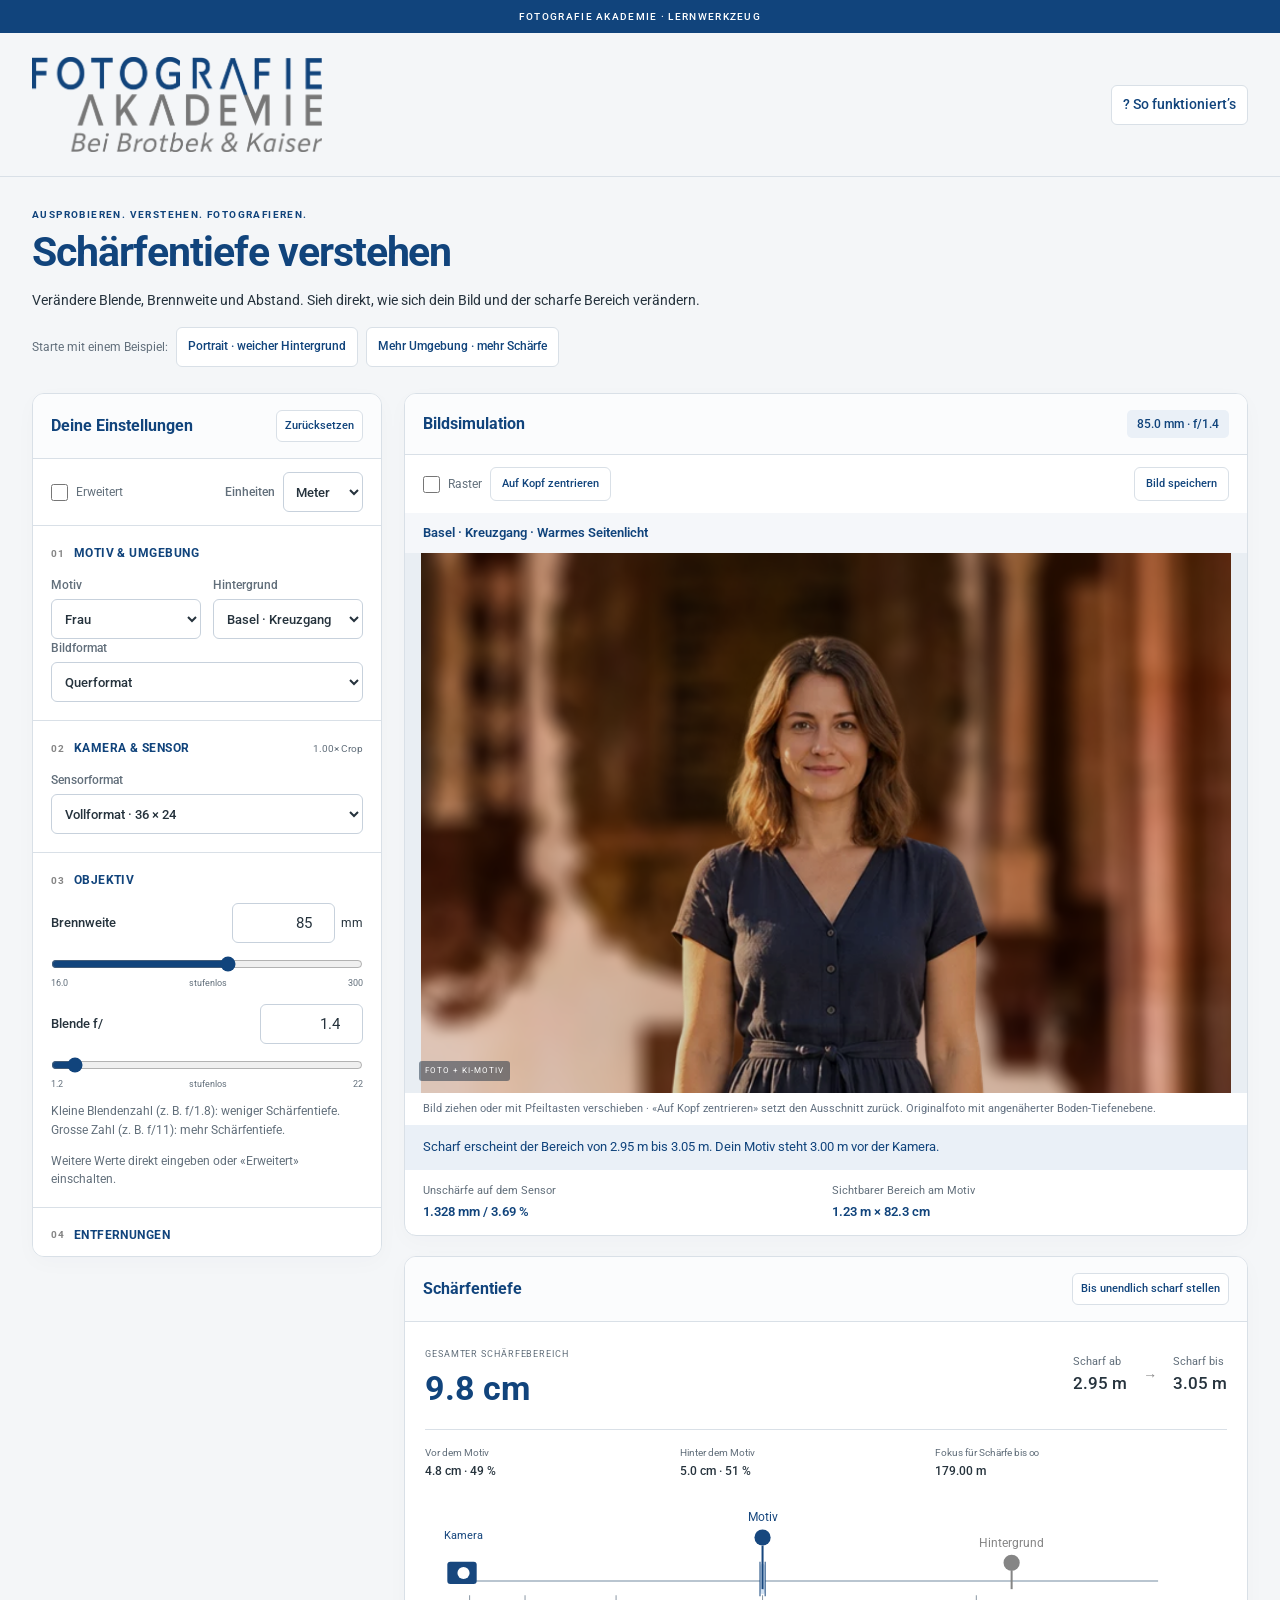
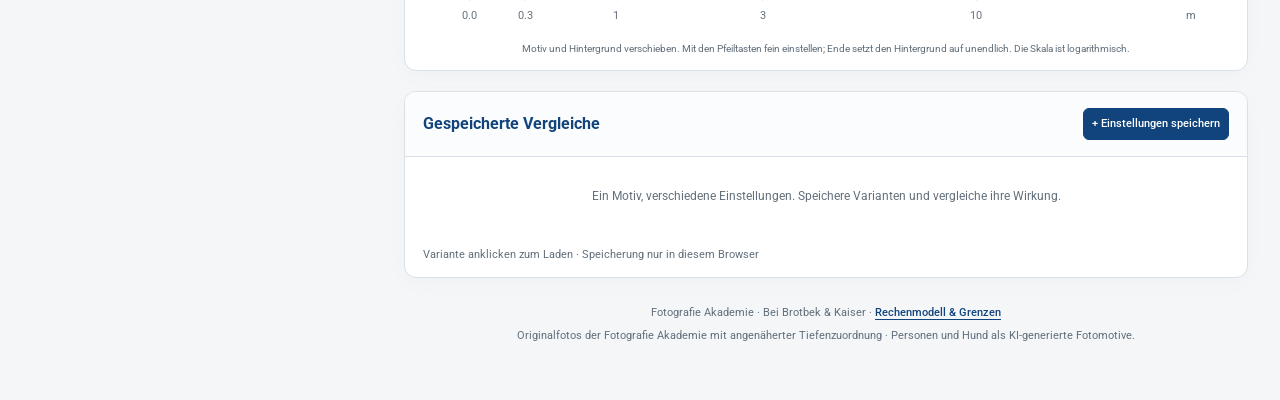
==== commit da4b3db2: "Improve learner usability, continuous photo rendering and mobile controls" ====
--- a/simulator/index.html
+++ b/simulator/index.html
@@ -1,25 +1,48 @@
 <!doctype html><html lang="de"><head><meta charset="utf-8"><meta name="viewport" content="width=device-width,initial-scale=1"><meta name="description" content="Schärfentiefe verstehen: interaktive Simulation von Brennweite, Blende, Sensorgrösse und Bokeh."><title>Schärfentiefe Studio · Fotografie Akademie</title><link rel="icon" href="../fa-logo.png"><link rel="preconnect" href="https://fonts.googleapis.com"><link rel="preconnect" href="https://fonts.gstatic.com" crossorigin><link href="https://fonts.googleapis.com/css2?family=Roboto:wght@400;500;600;700&display=swap" rel="stylesheet"><style>:root{--fa-blue:#11447c;--fa-gray:#858585;--ink:#26333d;--muted:#626f7b;--line:#d9e0e7;--paper:#f4f6f8;--light:#eaf0f7;--card:#fff;font-family:Roboto,Arial,sans-serif;color:var(--ink);background:var(--paper);font-synthesis:none}*{box-sizing:border-box}html{scroll-behavior:smooth;scroll-padding-top:20px}body{margin:0;font-size:14px;line-height:1.5}.brand-strip{background:var(--fa-blue);color:#fff;text-align:center;font-size:10px;font-weight:500;letter-spacing:.13em;padding:9px 16px}header{max-width:1400px;margin:auto;padding:24px 32px;display:flex;align-items:center;justify-content:space-between;border-bottom:1px solid var(--line);gap:20px}.brand{display:block;max-width:70%}.brand img{display:block;width:290px;max-width:100%;height:auto}button,input,select{font:inherit}button{min-height:36px;padding:7px 11px;border:1px solid var(--line);border-radius:6px;background:#fff;color:var(--fa-blue);cursor:pointer;font-weight:500;line-height:1.3;transition:background .12s}button:hover{background:var(--light);border-color:#91aac5}button:disabled{cursor:default;opacity:.5}:focus-visible{outline:3px solid #6c9fce;outline-offset:3px}a{color:var(--fa-blue)}.intro{max-width:1400px;margin:auto;padding:30px 32px 26px}.intro .eyebrow{color:var(--fa-blue);font-weight:700;font-size:10px;letter-spacing:.14em;margin:0 0 7px}.intro h1{color:var(--fa-blue);font-size:clamp(26px,3.2vw,42px);line-height:1.15;letter-spacing:-.025em;margin:0 0 10px;font-weight:700}.intro>p:last-child{font-size:14px;color:var(--muted);margin:0;max-width:750px}main{max-width:1400px;margin:auto;padding:0 32px 40px;display:grid;grid-template-columns:350px minmax(0,1fr);gap:22px;align-items:start}.panel{background:var(--card);border:1px solid var(--line);border-radius:12px;box-shadow:0 6px 22px #12314a06;overflow:hidden;min-width:0}.panel-head{display:flex;justify-content:space-between;align-items:center;flex-wrap:wrap;gap:10px;padding:16px 18px;border-bottom:1px solid var(--line);background:#fbfcfd}.panel-head h2{font-size:16px;margin:0;color:var(--fa-blue);font-weight:700;line-height:1.3}.panel-head>div{display:flex;gap:6px}.panel-head button{font-size:11px;min-height:32px;padding:6px 8px}.controls{position:sticky;top:18px;max-height:calc(100vh - 36px);overflow-y:auto;scrollbar-width:thin;scrollbar-color:#afbdcb transparent}.controls .panel-head{display:block}.controls .panel-head>div{margin-top:10px}.controls section{padding:18px;border-top:1px solid var(--line)}.controls h2:not(.panel-head h2){font-size:10px;letter-spacing:.08em;display:flex;align-items:center;gap:9px;color:var(--fa-gray);margin:0 0 14px}.controls h2 span{color:var(--fa-blue);font-size:12px;letter-spacing:.04em;text-transform:uppercase}.controls h2 output{margin-left:auto;letter-spacing:0;font-size:10px;color:var(--muted);font-weight:400}.mode-row{padding:13px 18px;display:flex;align-items:center;justify-content:space-between;gap:12px}.mode-row .check{margin:0}.mode-row label{display:flex;align-items:center;gap:8px}.mode-row select{width:80px;margin:0;padding:5px 8px}label{display:block;font-size:12px;color:var(--muted);font-weight:500}select,input[type=number]{display:block;border:1px solid #c7d1dc;border-radius:6px;padding:8px 9px;width:100%;min-width:0;margin-top:5px;background:#fff;color:var(--ink);min-height:37px;font-size:13px}input[type=number]{font-variant-numeric:tabular-nums}input[aria-invalid=true]{border-color:#b24d25;outline:1px solid #b24d25}.input-error{padding:12px 18px;background:#fff4e9;color:#8e3b18;font-size:12px;margin:0;border-top:1px solid #edcfaf}.check{display:flex;align-items:center;gap:8px;font-size:12px;margin:12px 0 2px;line-height:1.5;font-weight:400}.check input{flex-shrink:0;margin:0;accent-color:var(--fa-blue);width:17px;height:17px}.two{display:grid;grid-template-columns:minmax(0,1fr) minmax(0,1fr);gap:12px}.two.advanced{margin-top:12px}.value-row{display:flex;align-items:center;justify-content:space-between;gap:8px;margin:14px 0 4px}.value-row label{font-size:13px;color:var(--ink)}.value-row>span{display:flex;align-items:center;gap:6px;font-size:12px;flex-shrink:0}.value-row input{width:103px;text-align:right;font-size:15px;margin:0;padding:5px 7px}input[type=range]{width:100%;display:block;height:28px;margin:7px 0 0;accent-color:var(--fa-blue);cursor:pointer}input:disabled{opacity:.48;cursor:default}.ticks{display:flex;justify-content:space-between;gap:6px;color:var(--muted);font-size:9px;line-height:1.3;white-space:nowrap}.presets{display:flex;flex-wrap:wrap;gap:6px;margin-top:14px}.presets button{font-size:11px;flex-grow:1;min-height:34px}.hint{font-size:11px;color:var(--muted);line-height:1.5;margin:10px 0 0}#compensateLabel{margin-top:12px}.results{display:grid;gap:20px;min-width:0}.sim-toolbar{display:flex;align-items:center;flex-wrap:wrap;gap:12px;padding:12px 18px}.sim-toolbar label{display:flex;align-items:center;gap:8px;margin:0;font-size:12px}.sim-toolbar select{width:128px;margin:0;min-height:34px;font-size:12px}.sim-toolbar button{margin-left:auto;font-size:11px;min-height:34px}.active-options{margin:0;padding:0 18px 10px;font-size:11px;color:var(--fa-blue)}.active-options:empty{display:none}.canvas-wrap{display:flex;align-items:center;justify-content:center;position:relative;overflow:hidden;background:#e9eef3}canvas{display:block;width:100%;height:auto;max-height:540px;object-fit:contain}.scene-label{position:absolute;bottom:12px;left:14px;padding:4px 6px;border-radius:3px;font-size:8px;letter-spacing:.12em;color:#fff;background:#1a2f4280;pointer-events:none}.sim-footer{display:grid;grid-template-columns:1fr 1fr;gap:12px;padding:13px 18px;font-size:11px;color:var(--muted)}.sim-footer b{display:block;color:var(--fa-blue);font-weight:600;font-size:13px;margin-top:3px}#liveBadge{font-size:12px;font-weight:500;color:var(--fa-blue);background:var(--light);padding:5px 10px;border-radius:5px;font-variant-numeric:tabular-nums}.depth-main{display:flex;justify-content:space-between;align-items:center;gap:18px;padding:20px}.eyebrow{font-size:9px;letter-spacing:.1em;color:var(--muted)}#total{font-size:34px;color:var(--fa-blue);line-height:1.2;display:block;margin-top:5px;font-weight:700;font-variant-numeric:tabular-nums}.limits{display:flex;align-items:center;gap:16px}.limits span{font-size:11px;color:var(--muted)}.limits b{display:block;color:var(--ink);font-size:17px;font-weight:500;font-variant-numeric:tabular-nums}.limits i{color:var(--fa-gray)}.depth-stats{display:grid;grid-template-columns:1fr 1fr 1.2fr;gap:12px;padding:15px 0;border-top:1px solid var(--line);margin:0 20px}.depth-stats span{display:block;font-size:10px;color:var(--muted)}.depth-stats b{font-size:12px;font-weight:500}.diagram{padding:0 16px 14px;overflow-x:auto}.diagram .hint{text-align:center;font-size:10px;margin:4px 0 0;max-width:620px;margin-inline:auto}#distanceDiagram{display:block;width:100%;min-width:320px;touch-action:pan-y;user-select:none}#distanceDiagram [data-drag]{cursor:ew-resize;touch-action:none}#distanceDiagram [data-drag]:focus{outline:none}#distanceDiagram [data-drag]:focus circle{stroke:#6c9fce;stroke-width:4}#cocControls{padding:12px 18px;border-top:1px solid var(--line);background:#f7f9fb;font-size:11px}#cocControls>label{margin-top:12px}#cocControls .two{grid-template-columns:1fr}#warning{margin:0;padding:12px 18px;background:#fff5e7;color:#81521b;font-size:12px}#warning:empty{display:none}.primary{background:var(--fa-blue);border-color:var(--fa-blue);color:white}.primary:hover{background:#0c3463;color:#fff}.empty{font-size:12px;line-height:1.6;color:var(--muted);padding:18px 24px;text-align:center}.table-scroll{overflow-x:auto}table{width:100%;border-collapse:collapse;white-space:nowrap;font-size:12px}th,td{text-align:left;border-bottom:1px solid var(--line);padding:10px 12px}th{font-weight:500;font-size:11px;color:var(--muted)}th button{padding:0;min-height:28px;background:none;border:0;color:inherit;font-size:11px}td button{font-size:11px;min-height:32px}tbody tr{cursor:pointer}tbody tr:hover{background:var(--light)}.saved>.hint{padding:0 18px 14px}.results footer{font-size:11px;color:var(--muted);text-align:center;line-height:1.8;padding:2px 5px 14px}.results footer button{font-size:11px;border:0;background:none;padding:0;min-height:26px;text-decoration:underline;text-underline-offset:3px}body:not(.advanced-mode) .advanced,[hidden]{display:none!important}.mobile-nav{display:none}#toast{position:fixed;z-index:20;left:50%;bottom:25px;max-width:calc(100vw - 32px);transform:translateX(-50%) translateY(140px);opacity:0;pointer-events:none;background:var(--fa-blue);color:white;padding:12px 18px;border-radius:8px;box-shadow:0 6px 24px #12314a33;font-size:13px;transition:transform .2s,opacity .2s}#toast.show{transform:translateX(-50%) translateY(0);opacity:1}dialog{width:calc(100% - 28px);max-width:680px;max-height:85dvh;overflow:auto;border:1px solid var(--line);border-radius:12px;color:var(--ink);padding:24px;background:#fff}dialog::backdrop{background:#14345680;backdrop-filter:blur(3px)}.dialog-head{display:flex;align-items:center;justify-content:space-between;gap:12px}.dialog-head h2{margin:0;color:var(--fa-blue);font-size:21px}.dialog-head button{font-size:24px;min-width:40px}dialog h3{font-size:15px;color:var(--fa-blue);margin:22px 0 8px}dialog p{font-size:13px;line-height:1.7;color:var(--muted)}dialog pre{white-space:pre-wrap;background:var(--light);padding:14px;border-radius:6px;font-size:12px;overflow-wrap:anywhere}@media(max-width:1100px){main{grid-template-columns:310px minmax(0,1fr);padding:0 20px 30px;gap:16px}.intro,header{padding-left:20px;padding-right:20px}.depth-main{flex-direction:column;align-items:flex-start}.depth-stats{gap:8px}.panel-head{padding:14px}.sim-toolbar{padding:12px}.sim-toolbar button{margin-left:0}#total{font-size:30px}}@media(max-width:800px){header{padding:17px 16px}.brand img{width:225px}.intro{padding:23px 16px 20px}.intro .eyebrow{font-size:9px}.intro>p:last-child{font-size:13px}.intro h1{font-size:29px}main{display:flex;flex-direction:column;padding:0 12px 86px;gap:16px}.controls{order:1;position:static;max-height:none;overflow:visible;width:100%}.results{display:contents}.simulation{order:0;width:100%}.depth{order:2;width:100%}.saved{order:3;width:100%}.results footer{order:4;width:100%}.controls .panel-head{display:flex}.controls .panel-head>div{margin-top:0}canvas{max-height:460px}.depth-main{flex-direction:row;align-items:center;padding:18px}.depth-stats{margin-inline:18px}.sim-footer{gap:8px;padding:12px}.sim-footer b{font-size:12px}.sim-toolbar{gap:10px}.sim-toolbar select{width:112px}.sim-toolbar button{margin-left:auto}.mobile-nav{position:fixed;bottom:0;left:0;right:0;display:grid;grid-template-columns:.8fr 1fr 1.5fr;background:#fff;box-shadow:0 -2px 12px #17477e12;border-top:1px solid var(--line);padding-bottom:env(safe-area-inset-bottom);z-index:15}.mobile-nav a{text-decoration:none;text-align:center;padding:12px 4px;font-size:12px;color:var(--fa-blue);line-height:1.5}.mobile-nav a:last-child{background:var(--light)}.mobile-nav b{display:block;font-size:13px}.mobile-nav a:not(:last-child){display:flex;align-items:center;justify-content:center}#toast{bottom:86px}#helpBtn{font-size:12px}.value-row input{width:120px}}@media(max-width:420px){#helpBtn span{display:none}#helpBtn{min-width:38px;font-size:17px}.brand{max-width:80%}.brand img{width:210px}.depth-main{flex-direction:column;align-items:flex-start;gap:12px}.limits{width:100%;justify-content:space-between}.sim-toolbar label{font-size:11px}.sim-toolbar select{width:96px}.sim-toolbar button{font-size:10px;padding:5px 7px}.sim-toolbar{gap:9px}.panel-head h2{font-size:15px}.panel-head button{font-size:10px}.controls .panel-head{align-items:flex-start;flex-direction:column}.depth-stats{grid-template-columns:1fr 1fr}.depth-stats>div:last-child{grid-column:1/-1}.two{gap:10px}.ticks{font-size:9px}.saved .panel-head{align-items:flex-start}.saved .panel-head button{width:100%}.intro h1{font-size:27px}#total{font-size:32px}}@media(prefers-reduced-motion:reduce){html{scroll-behavior:auto}*{transition:none!important}}
 
 .photo-caption{margin:0;padding:10px 18px;color:var(--fa-blue);font-weight:600;font-size:13px;background:#f5f7fa}.photo-limit{font-size:11px;color:#627080;margin:0;padding:8px 18px}.photo-limit:empty{display:none}.photo-status{position:absolute;inset:0;z-index:2;display:flex;align-items:center;justify-content:center;flex-direction:column;gap:12px;padding:24px;background:#e8edf3;color:#11447c;text-align:center}.scene-label{letter-spacing:1px}
+
+/* Participant workflow: concise explanations, visible feedback, comfortable targets. */
+.lesson-actions{display:flex;gap:8px;flex-wrap:wrap;align-items:center;margin-top:16px;color:var(--muted);font-size:12px}.lesson-actions button{font-size:12px}
+.control-tip{font-size:12px;line-height:1.55;color:var(--muted);margin:12px 0 0}.learning-text{margin:0;padding:12px 18px;background:var(--light);color:var(--fa-blue);font-size:13px;line-height:1.6}
+button,input[type=number],select{min-height:40px}.check{min-height:30px}.presets button[aria-pressed=true]{background:var(--fa-blue);color:white;border-color:var(--fa-blue)}
+.input-error{font-size:12px;padding:8px;border-radius:5px;margin-top:6px;border:0}.technical-help summary{cursor:pointer;color:var(--fa-blue);font-weight:600;padding:14px 0}.dialog-head{position:sticky;top:-24px;background:white;z-index:1;padding-block:10px}
+#sceneCanvas{touch-action:none}#distanceDiagram{touch-action:none}.sim-toolbar{gap:8px}.sim-toolbar button{margin-left:0}.sim-toolbar #exportBtn{margin-left:auto}.photo-limit{line-height:1.5}.controls .panel-head{display:flex;align-items:center}.controls .panel-head>div{margin:0}
+@media(min-width:801px){.simulation{position:relative}.results{align-items:start}.controls{max-height:calc(100dvh - 36px)}}
+@media(max-width:800px){
+ .simulation{position:sticky;top:0;z-index:5;box-shadow:0 5px 18px #12314a20;border-radius:0 0 10px 10px}
+ .simulation .panel-head{padding:8px 12px}.simulation .panel-head h2{font-size:14px}.simulation .sim-toolbar{padding:5px 10px}.simulation .sim-toolbar button{min-height:32px}.simulation .sim-toolbar label{font-size:11px}
+ .simulation canvas{max-height:clamp(130px,25dvh,230px)}.simulation .photo-caption{padding:5px 12px;font-size:11px}.simulation .photo-limit,.simulation .sim-footer{display:none}.simulation .learning-text{padding:6px 12px;font-size:11px}.simulation .scene-label{font-size:7px;bottom:6px}
+ #settings,#depth{scroll-margin-top:360px}.intro{padding-block:18px}.lesson-actions{gap:6px}.lesson-actions span{flex-basis:100%}.controls .panel-head{flex-direction:row;align-items:center}.value-row input{font-size:16px}select{font-size:16px}input[type=range]{height:36px}
+ .mobile-nav a{min-height:52px}.technical-help summary{min-height:44px}
+}
+@media(max-width:800px) and (max-height:550px){.simulation{position:static}#settings,#depth{scroll-margin-top:12px}}
+
+.canvas-wrap .photo-gpu{position:absolute;inset:0;width:100%;height:100%;max-height:none;object-fit:contain;pointer-events:none}#sceneCanvas{position:relative;z-index:1}.scene-label{z-index:2}
+
+.saved-context{display:block;white-space:normal;max-width:180px;font-size:10px;color:var(--muted);margin-top:4px}#toast.show{pointer-events:auto}#toast button{margin-left:6px;font-size:12px;min-height:32px}
+
+@media(min-width:801px){.controls{overscroll-behavior:contain}}
+@media(max-width:800px){.simulation .photo-limit{display:block;font-size:0;padding:4px 12px}.simulation .photo-limit::after{content:'Bild ziehen, um den Ausschnitt zu verschieben.';font-size:10px}.simulation .photo-limit.at-limit::after{content:'Fotorand erreicht · «Auf Kopf zentrieren» setzt zurück.'}}
 </style></head><body>
 <div class="brand-strip">FOTOGRAFIE AKADEMIE · LERNWERKZEUG</div>
 <header><a class="brand" href="https://www.fotografie-akademie.ch/" target="_blank" rel="noopener"><img src="../fa-logo.png" alt="Fotografie Akademie · Bei Brotbek & Kaiser" width="290" height="100"></a><button id="helpBtn">? <span>So funktioniert’s</span></button></header>
-<div class="intro"><p class="eyebrow">AUSPROBIEREN. VERSTEHEN. FOTOGRAFIEREN.</p><h1>Schärfentiefe verstehen</h1><p>Verändere Blende, Brennweite und Abstand. Sieh direkt, wie sich dein Bild und der scharfe Bereich verändern.</p></div>
+<div class="intro"><p class="eyebrow">AUSPROBIEREN. VERSTEHEN. FOTOGRAFIEREN.</p><h1>Schärfentiefe verstehen</h1><p>Verändere Blende, Brennweite und Abstand. Sieh direkt, wie sich dein Bild und der scharfe Bereich verändern.</p><div class="lesson-actions" aria-label="Beispiele zum Ausprobieren"><span>Starte mit einem Beispiel:</span><button data-lesson="blur">Portrait · weicher Hintergrund</button><button data-lesson="sharp">Mehr Umgebung · mehr Schärfe</button></div></div>
 <main><aside class="controls panel" id="settings"><div class="panel-head"><h2>Deine Einstellungen</h2><div><button id="resetBtn">Zurücksetzen</button></div></div><div id="controls"></div></aside><div class="results">
-<section class="panel simulation" id="simulation"><div class="panel-head"><h2>Bildsimulation</h2><span id="liveBadge"></span></div><div class="sim-toolbar" id="simToolbar"></div><p id="activeOptions" class="active-options" aria-live="polite"></p><p id="photoCaption" class="photo-caption"></p><div class="canvas-wrap"><div id="photoStatus" class="photo-status" role="status"><span id="photoStatusText"></span><button id="retryPhotos" hidden>Erneut laden</button></div><canvas id="sceneCanvas" width="1200" height="800" aria-label="Illustration der Bildwirkung mit entfernungsabhängiger Hintergrundunschärfe"></canvas><span class="scene-label">FOTO + KI-MOTIV</span></div><p id="photoLimit" class="photo-limit"></p><div class="sim-footer"><span>Hintergrundunschärfe <b id="blurValue"></b></span><span>Bildausschnitt <b id="fieldValue"></b></span></div></section>
-<section class="panel depth" id="depth"><div class="panel-head"><h2>Schärfentiefe</h2><button id="hyperBtn">Hyperfokal fokussieren</button></div><div class="depth-main"><div><span class="eyebrow">GESAMTER SCHÄRFEBEREICH</span><strong id="total"></strong></div><div class="limits"><span>Nahgrenze <b id="near"></b></span><i>→</i><span>Ferngrenze <b id="far"></b></span></div></div><div class="depth-stats"><div><span>Vor dem Motiv</span><b id="front"></b></div><div><span>Hinter dem Motiv</span><b id="back"></b></div><div><span>Hyperfokale Entfernung</span><b id="hyperfocal"></b></div></div><div class="diagram"><svg id="distanceDiagram" viewBox="0 0 800 140" role="group" aria-label="Entfernungsdiagramm: Kamera, Motiv, Schärfebereich und Hintergrund"></svg><p class="hint">Motiv und Hintergrund verschieben. Mit den Pfeiltasten fein einstellen; Ende setzt den Hintergrund auf unendlich. Die Skala ist logarithmisch.</p></div><div id="cocControls"></div><p id="warning" role="status"></p></section>
+<section class="panel simulation" id="simulation"><div class="panel-head"><h2>Bildsimulation</h2><span id="liveBadge"></span></div><div class="sim-toolbar" id="simToolbar"></div><p id="activeOptions" class="active-options" aria-live="polite"></p><p id="photoCaption" class="photo-caption"></p><div class="canvas-wrap"><div id="photoStatus" class="photo-status" role="status"><span id="photoStatusText"></span><button id="retryPhotos" hidden>Erneut laden</button></div><canvas id="sceneCanvas" width="1200" height="800" aria-label="Illustration der Bildwirkung mit entfernungsabhängiger Hintergrundunschärfe"></canvas><span class="scene-label">FOTO + KI-MOTIV</span></div><p id="photoLimit" class="photo-limit"></p><p id="learningText" class="learning-text"></p><div class="sim-footer"><span>Unschärfe auf dem Sensor <b id="blurValue"></b></span><span>Sichtbarer Bereich am Motiv <b id="fieldValue"></b></span></div></section>
+<section class="panel depth" id="depth"><div class="panel-head"><h2>Schärfentiefe</h2><button id="hyperBtn" title="Fokus so setzen, dass die Schärfe bis unendlich reicht">Bis unendlich scharf stellen</button></div><div class="depth-main"><div><span class="eyebrow">GESAMTER SCHÄRFEBEREICH</span><strong id="total"></strong></div><div class="limits"><span>Scharf ab <b id="near"></b></span><i>→</i><span>Scharf bis <b id="far"></b></span></div></div><div class="depth-stats"><div><span>Vor dem Motiv</span><b id="front"></b></div><div><span>Hinter dem Motiv</span><b id="back"></b></div><div><span>Fokus für Schärfe bis ∞</span><b id="hyperfocal"></b></div></div><div class="diagram"><svg id="distanceDiagram" viewBox="0 0 800 140" role="group" aria-label="Entfernungsdiagramm: Kamera, Motiv, Schärfebereich und Hintergrund"></svg><p class="hint">Motiv und Hintergrund verschieben. Mit den Pfeiltasten fein einstellen; Ende setzt den Hintergrund auf unendlich. Die Skala ist logarithmisch.</p></div><div id="cocControls"></div><p id="warning" role="status"></p></section>
 <section class="panel saved"><div class="panel-head"><h2>Gespeicherte Vergleiche</h2><button id="saveBtn" class="primary">+ Einstellungen speichern</button></div><p class="empty" id="empty">Ein Motiv, verschiedene Einstellungen. Speichere Varianten und vergleiche ihre Wirkung.</p><div class="table-scroll"><table id="savedTable"><thead><tr><th><button data-sort="focal">Brennweite ↕</button></th><th><button data-sort="aperture">Blende ↕</button></th><th><button data-sort="distance">Distanz ↕</button></th><th>Sensor</th><th>Schärfentiefe</th><th></th></tr></thead><tbody id="savedBody"></tbody></table></div><p class="hint">Variante anklicken zum Laden · Speicherung nur in diesem Browser</p></section>
 <footer>Fotografie Akademie · Bei Brotbek &amp; Kaiser · <button id="mathBtn">Rechenmodell & Grenzen</button><br>Originalfotos der Fotografie Akademie mit angenäherter Tiefenzuordnung · Personen und Hund als KI-generierte Fotomotive.</footer></div></main><nav class="mobile-nav" aria-label="Schnellnavigation"><a href="#simulation">Bild</a><a href="#settings">Einstellungen</a><a href="#depth">Schärfentiefe <b id="mobileTotal"></b></a></nav><div id="toast" role="status" aria-live="polite"></div>
-<dialog id="helpDialog"><div class="dialog-head"><h2>Schärfentiefe verstehen</h2><button id="closeHelp" aria-label="Hilfe schliessen">×</button></div><h3>Vier Regler, eine Bildwirkung</h3><p>Eine offene Blende, eine längere Brennweite und ein kleiner Abstand zum Motiv verkleinern in der Regel die Schärfentiefe. Ein weiter entfernter Hintergrund wird stärker unscharf. Der blaue Bereich im Diagramm zeigt die akzeptabel scharfe Zone.</p><h3>Einstellungen vergleichen</h3><p>Mit «Motivgrösse im Bild beibehalten» werden Entfernung oder Brennweite ausgeglichen. Die Portrait-Tasten stellen einen passenden Ausschnitt ein. Vergleiche bleiben lokal im Browser. «Zurücksetzen» setzt nur die aktuellen Einstellungen zurück.</p><h3>Bedienung</h3><p>Der Hintergrund liegt immer hinter dem Motiv. Ein deaktiviertes Hintergrundfeld bedeutet «unendlich». Die Motivgrösse-Sperre hält den vertikalen Bildausschnitt fest; bei einem anderen Seitenverhältnis ändert sich die Breite. Die Brennweite wird bei einer direkten Distanzänderung ausgeglichen, die Distanz bei einer direkten Brennweitenänderung.</p><h3>Rechenmodell</h3><p>Dünnes, symmetrisches Objektiv mit Brennweite f, Blendenzahl N, Fokusdistanz s und Zerstreuungskreis c. Alle Formeln verwenden intern Millimeter.</p><pre>H = f² / (N · c) + f
+<dialog id="helpDialog"><div class="dialog-head"><h2>Schärfentiefe verstehen</h2><button id="closeHelp" aria-label="Hilfe schliessen">×</button></div><h3>Vier Regler, eine Bildwirkung</h3><p>Eine offene Blende, eine längere Brennweite und ein kleiner Abstand zum Motiv verkleinern in der Regel die Schärfentiefe. Ein weiter entfernter Hintergrund wird stärker unscharf. Der blaue Bereich im Diagramm zeigt die akzeptabel scharfe Zone.</p><h3>Einstellungen vergleichen</h3><p>Mit «Motivgrösse im Bild beibehalten» werden Entfernung oder Brennweite ausgeglichen. Die Portrait-Tasten stellen einen passenden Ausschnitt ein. Vergleiche bleiben lokal im Browser. «Zurücksetzen» setzt nur die aktuellen Einstellungen zurück.</p><h3>Bedienung</h3><p>Der Hintergrund liegt immer hinter dem Motiv. Ein deaktiviertes Hintergrundfeld bedeutet «unendlich». Die Motivgrösse-Sperre hält den vertikalen Bildausschnitt fest; bei einem anderen Seitenverhältnis ändert sich die Breite. Die Brennweite wird bei einer direkten Distanzänderung ausgeglichen, die Distanz bei einer direkten Brennweitenänderung.</p><details class="technical-help"><summary>Rechenmodell und Grenzen im Detail</summary><h3>Rechenmodell</h3><p>Dünnes, symmetrisches Objektiv mit Brennweite f, Blendenzahl N, Fokusdistanz s und Zerstreuungskreis c. Alle Formeln verwenden intern Millimeter.</p><pre>H = f² / (N · c) + f
 Nah = s · (H − f) / (H + s − 2f)
 Fern = s · (H − f) / (H − s)
 Fern = ∞, wenn s ≥ H
-Unschärfe(z) = f² · |z − s| / (N · z · (s − f))</pre><p>Standard: c = Sensordiagonale / 1500. Druck: 0.2 mm entlang der langen Papierseite. Ausgabe: zwei Pixel entlang der langen Bildseite. Diese Optionen definieren ein Betrachtungskriterium, keine feste Eigenschaft der Kamera.</p><p>Konverter ändern Brennweite und Blendenzahl mit demselben Faktor. Die Anamorphot-Option erweitert den horizontalen Bildwinkel und verändert die Bokehform vereinfachend. Sie simuliert kein konkretes Objektiv.</p><p>Beugung: Airy-Durchmesser 2.44 · 0.00055 mm · N · (1 + Abbildungsmassstab). Geometrische Unschärfe und Beugung werden näherungsweise quadratisch kombiniert. Übersteigt die Beugung das Kriterium, existiert kein akzeptabel scharfer Bereich.</p><p>Die Hyperfokal-Taste berücksichtigt bei aktivierter Beugung auch den von der Fokusdistanz abhängigen Airy-Durchmesser. Die obige H-Formel beschreibt den Fall ohne Beugung.</p><h3>Fotos, Tiefe und Bildausschnitt</h3><p>Alle fünf Hintergründe zeigen die Originalfotos. Im Kreuzgang liegt eine unsichtbare angenäherte Bodenebene hinter der Darstellung: Sie bestimmt die Bodentiefe und den Unschärfeverlauf. Das Foto wird nicht durch gerenderte Architektur ersetzt. Die übrigen Hintergrundbereiche werden als eine Entfernung behandelt. Dies ist keine vollständige Tiefenrekonstruktion aus dem Foto.</p><p>Bei engem Ausschnitt richtet sich die Vorschau automatisch auf den Kopf. Ziehe direkt im Bild, um den gesamten Ausschnitt zu verschieben. Mit den Pfeiltasten geht dies ebenfalls; Umschalt vergrössert den Schritt. «Auf Kopf zentrieren» oder die Pos1-Taste setzt die Verschiebung zurück. Eine manuelle Verschiebung bleibt bei weiteren Einstellungen erhalten.</p><h3>Grenzen</h3><p>Abstände beziehen sich auf die Hauptebene des idealisierten Objektivs. Fokus-Breathing, Pupillenmassstab, Aberrationen, Sensorfilter und Schärfung sind nicht modelliert. Die Foto-Unschärfe ist eine Näherung mit einer abgetasteten Blendenform. Die zehn Bokehformen verändern die Unschärfe des Fotos. Bereits im Originalfoto vorhandene Unschärfe lässt sich nicht rückgängig machen. Wände und Landschaft werden derselben Hintergrundentfernung zugeordnet. Im Kreuzgang berechnet eine unsichtbare angenäherte Bodenebene die Bodentiefe. Das Foto ist keine 3D-Rekonstruktion. Die Originalfotos enthalten keine EXIF-Aufnahmedaten. Die Projektion verwendet angenommene 12 mm an Vollformat als Referenz; dies ist keine vermessene Kalibrierung. Ausserhalb des Fotos fehlen Bilddaten. Bei starken Vergrösserungen begrenzt die Bildauflösung die Qualität. Die Personen und der Hund sind KI-generiert, ihre Lichtvariante wird passend zum Ort gewählt. Bei den Landschaften hält die Vorschau kleinere Motive an der unteren Bildkante; Füsse und Pfoten bleiben knapp ausserhalb des Ausschnitts. Nahe Portraits behalten etwas Raum über dem Kopf. Diese bewusste Bildgestaltung verhindert schwebende Motive, ohne den Hintergrund zu verändern.</p><p>Die Kameraauswahl enthält zwei geprüfte Modelle. Weitere Kameras lassen sich über die Sensorabmessungen einstellen. Objektivvorgaben sind allgemeine Brennweiten-Blenden-Kombinationen, keine Herstellerdatenbank. Konverterkompatibilität und Bildkreis werden nicht geprüft.</p><p>Formeln und Vergleich: <a href="https://www.dofmaster.com/equations.html" target="_blank" rel="noopener">DOFMaster</a> · <a href="https://www.cambridgeincolour.com/tutorials/depth-of-field.htm" target="_blank" rel="noopener">Cambridge in Colour: Schärfentiefe</a> · <a href="https://www.cambridgeincolour.com/tutorials/diffraction-photography.htm" target="_blank" rel="noopener">Beugung</a>. Die Referenzfälle wurden mit identischem Zerstreuungskreis verglichen.</p><p>Sensorquellen: <a href="https://www.nikonusa.com/p/z50ii/1788/overview" target="_blank" rel="noopener">Nikon Z50II</a> · <a href="https://fujifilm-dsc.com/en/manual/x-t50/technical_notes/spec/index.html" target="_blank" rel="noopener">Fujifilm X-T50</a>.</p><p>Eigenständig programmierte Anwendung mit bereitgestellten Originalfotos und KI-generierten Motiven. Kein Originalcode oder Bildmaterial von dofsimulator.net übernommen.</p></dialog><script>/* Independent thin-lens model. Public distances: m. Optical lengths: mm. */
+Unschärfe(z) = f² · |z − s| / (N · z · (s − f))</pre><p>Standard: c = Sensordiagonale / 1500. Druck: 0.2 mm entlang der langen Papierseite. Ausgabe: zwei Pixel entlang der langen Bildseite. Diese Optionen definieren ein Betrachtungskriterium, keine feste Eigenschaft der Kamera.</p><p>Konverter ändern Brennweite und Blendenzahl mit demselben Faktor. Die Anamorphot-Option erweitert den horizontalen Bildwinkel und verändert die Bokehform vereinfachend. Sie simuliert kein konkretes Objektiv.</p><p>Beugung: Airy-Durchmesser 2.44 · 0.00055 mm · N · (1 + Abbildungsmassstab). Geometrische Unschärfe und Beugung werden näherungsweise quadratisch kombiniert. Übersteigt die Beugung das Kriterium, existiert kein akzeptabel scharfer Bereich.</p><p>Die Hyperfokal-Taste berücksichtigt bei aktivierter Beugung auch den von der Fokusdistanz abhängigen Airy-Durchmesser. Die obige H-Formel beschreibt den Fall ohne Beugung.</p><h3>Fotos, Tiefe und Bildausschnitt</h3><p>Alle fünf Hintergründe zeigen die Originalfotos. Im Kreuzgang liegt eine unsichtbare angenäherte Bodenebene hinter der Darstellung: Sie bestimmt die Bodentiefe und den Unschärfeverlauf. Das Foto wird nicht durch gerenderte Architektur ersetzt. Die übrigen Hintergrundbereiche werden als eine Entfernung behandelt. Dies ist keine vollständige Tiefenrekonstruktion aus dem Foto.</p><p>Bei engem Ausschnitt richtet sich die Vorschau automatisch auf den Kopf. Ziehe direkt im Bild, um den gesamten Ausschnitt zu verschieben. Mit den Pfeiltasten geht dies ebenfalls; Umschalt vergrössert den Schritt. «Auf Kopf zentrieren» oder die Pos1-Taste setzt die Verschiebung zurück. Eine manuelle Verschiebung bleibt bei weiteren Einstellungen erhalten.</p><h3>Grenzen</h3><p>Abstände beziehen sich auf die Hauptebene des idealisierten Objektivs. Fokus-Breathing, Pupillenmassstab, Aberrationen, Sensorfilter und Schärfung sind nicht modelliert. Die Foto-Unschärfe ist eine Näherung mit einer abgetasteten Blendenform und geglätteten Texturstufen. Die zehn Bokehformen verändern die Unschärfe des Fotos. Bereits im Originalfoto vorhandene Unschärfe lässt sich nicht rückgängig machen. Wände und Landschaft werden derselben Hintergrundentfernung zugeordnet. Im Kreuzgang berechnet eine unsichtbare angenäherte Bodenebene die Bodentiefe. Das Foto ist keine 3D-Rekonstruktion. Die Originalfotos enthalten keine EXIF-Aufnahmedaten. Die Projektion verwendet angenommene 12 mm an Vollformat als Referenz; dies ist keine vermessene Kalibrierung. Ausserhalb des Fotos fehlen Bilddaten. Bei starken Vergrösserungen begrenzt die Bildauflösung die Qualität. Die Personen und der Hund sind KI-generiert, ihre Lichtvariante wird passend zum Ort gewählt. Bei den Landschaften hält die Vorschau kleinere Motive an der unteren Bildkante; Füsse und Pfoten bleiben knapp ausserhalb des Ausschnitts. Nahe Portraits behalten etwas Raum über dem Kopf. Diese bewusste Bildgestaltung verhindert schwebende Motive, ohne den Hintergrund zu verändern.</p><p>Die Kameraauswahl enthält zwei geprüfte Modelle. Weitere Kameras lassen sich über die Sensorabmessungen einstellen. Objektivvorgaben sind allgemeine Brennweiten-Blenden-Kombinationen, keine Herstellerdatenbank. Konverterkompatibilität und Bildkreis werden nicht geprüft.</p><p>Formeln und Vergleich: <a href="https://www.dofmaster.com/equations.html" target="_blank" rel="noopener">DOFMaster</a> · <a href="https://www.cambridgeincolour.com/tutorials/depth-of-field.htm" target="_blank" rel="noopener">Cambridge in Colour: Schärfentiefe</a> · <a href="https://www.cambridgeincolour.com/tutorials/diffraction-photography.htm" target="_blank" rel="noopener">Beugung</a>. Die Referenzfälle wurden mit identischem Zerstreuungskreis verglichen.</p><p>Sensorquellen: <a href="https://www.nikonusa.com/p/z50ii/1788/overview" target="_blank" rel="noopener">Nikon Z50II</a> · <a href="https://fujifilm-dsc.com/en/manual/x-t50/technical_notes/spec/index.html" target="_blank" rel="noopener">Fujifilm X-T50</a>.</p><p>Eigenständig programmierte Anwendung mit bereitgestellten Originalfotos und KI-generierten Motiven. Kein Originalcode oder Bildmaterial von dofsimulator.net übernommen.</p></details></dialog><script>/* Independent thin-lens model. Public distances: m. Optical lengths: mm. */
 (function(root){
 'use strict';
 const clamp=(v,a,b)=>Math.min(b,Math.max(a,v));
 const sensors=[['ff','Vollformat · 36 × 24',36,24],['aps','APS-C / DX · 23.5 × 15.7',23.5,15.7],['canon','APS-C Canon · 22.3 × 14.9',22.3,14.9],['apsh','APS-H · 27.9 × 18.6',27.9,18.6],['mft','Micro Four Thirds · 17.3 × 13',17.3,13],['one','1 Zoll · 13.2 × 8.8',13.2,8.8],['compact','1/2.3 Zoll · 6.17 × 4.55',6.17,4.55],['mf','Mittelformat · 43.8 × 32.9',43.8,32.9],['645','645 · 56 × 41.5',56,41.5],['66','6 × 6 · 56 × 56',56,56],['67','6 × 7 · 69 × 56',69,56],['45','4 × 5 Zoll · 120 × 96',120,96],['810','8 × 10 Zoll · 240 × 192',240,192],['custom','Eigene Abmessungen',36,24]];
-const defaults={focal:85,aperture:1.4,distance:3,background:12,infinity:true,width:36,height:24,sensor:'ff',camera:'',lens:'',converter:1,anamorphic:1,orientation:'landscape',video:false,advanced:false,units:'metric',model:'woman',modelHeight:1.7,cameraHeight:1.25,scene:'studio',bokeh:'circle',diffraction:false,cocMode:'standard',customCoc:.029,printWidth:300,outputPixels:3840,lock:false,compensate:'distance',constGap:false,scaleBackground:false,grid:false,panX:0,panY:0};
+const defaults={focal:85,aperture:1.4,distance:3,background:12,infinity:false,width:36,height:24,sensor:'ff',camera:'',lens:'',converter:1,anamorphic:1,orientation:'landscape',video:false,advanced:false,units:'metric',model:'woman',modelHeight:1.7,cameraHeight:1.25,scene:'studio',bokeh:'circle',diffraction:false,cocMode:'standard',customCoc:.029,printWidth:300,outputPixels:3840,lock:false,compensate:'distance',constGap:false,scaleBackground:false,grid:false,panX:0,panY:0};
 const ranges={panX:[-2,2],panY:[-2,2],focal:[8,1200],aperture:[.7,64],distance:[.1,10000],background:[.11,100000],width:[2,360],height:[2,280],converter:[.5,2],anamorphic:[1,2],modelHeight:[.2,3],cameraHeight:[.1,2.5],customCoc:[.001,.2],printWidth:[100,2000],outputPixels:[640,16384]};
 const choices={sensor:sensors.map(x=>x[0]),camera:['','nikon','fuji'],lens:['','24,1.4','35,1.8','50,1.8','56,1.2','85,1.4','105,2.8','135,1.8','200,2.8','400,5.6','600,4'],orientation:['landscape','portrait'],units:['metric','imperial'],model:['woman','man','child','dog'],scene:['city','park','mountain','lights','studio'],bokeh:['circle','5','6','7','8','9','heart','star','ring','oval'],cocMode:['standard','custom','print','pixels'],compensate:['distance','focal']};
 function minDistance(p){return Math.max(.1,p.focal*p.converter/1000+.01);}
@@ -86,22 +109,87 @@
 const api={optics,defaults,sanitize,clamp,sensors,ranges,minDistance,change,frameSubject,geometry};
 if(typeof module!=='undefined')module.exports=api;else root.Optics=api;
 })(typeof window==='undefined'?globalThis:window);
+</script><script>/* Continuous GPU background blur. Original photos are uploaded once, never per frame. */
+class PhotoRenderer {
+ constructor(){
+  this.canvas=document.createElement('canvas');
+  const gl=this.gl=this.canvas.getContext('webgl2',{alpha:false,antialias:false,preserveDrawingBuffer:true});
+  if(!gl)throw Error('WebGL2 unavailable');
+  this.textures=new WeakMap();
+  const shader=(type,source)=>{const s=gl.createShader(type);gl.shaderSource(s,source);gl.compileShader(s);if(!gl.getShaderParameter(s,gl.COMPILE_STATUS))throw Error(gl.getShaderInfoLog(s));return s;};
+  const p=this.program=gl.createProgram();
+  gl.attachShader(p,shader(gl.VERTEX_SHADER,`#version 300 es
+  in vec2 position; void main(){gl_Position=vec4(position,0.,1.);}`));
+  gl.attachShader(p,shader(gl.FRAGMENT_SHADER,`#version 300 es
+  precision highp float;
+  uniform sampler2D photo;
+  uniform vec2 resolution, offset, extent, texSize;
+  uniform vec2 kernel[64];
+  uniform float radius, stretch, floorOn, horizon, depthScale, focusDistance, focal, aperture, sensorHeight, airy;
+  out vec4 color;
+  vec3 readPhoto(vec2 screen,float lod){
+    vec2 uv=(screen-offset)/extent;
+    if(any(lessThan(uv,vec2(0.)))||any(greaterThan(uv,vec2(1.))))return vec3(.91,.933,.953);
+    return textureLod(photo,uv,lod).rgb;
+  }
+  void main(){
+    vec2 point=vec2(gl_FragCoord.x,resolution.y-gl_FragCoord.y);
+    vec2 uv=(point-offset)/extent;
+    float rad=radius;
+    if(floorOn>.5){
+      float boundary=uv.x<.27?mix(.88,.765,clamp(uv.x/.27,0.,1.)):uv.x>.8?mix(.765,.94,clamp((uv.x-.8)/.2,0.,1.)):.765;
+      float floorWeight=smoothstep(boundary,boundary+4./extent.y,uv.y);
+      float z=depthScale/max(1.,point.y-horizon);
+      float circle=abs(focal*focal*(z-focusDistance)/(aperture*z*(focusDistance-focal)));
+      float floorRadius=length(vec2(circle,airy))*resolution.y/sensorHeight*.5;
+      rad=mix(rad,floorRadius,floorWeight);
+    }
+    rad=min(rad,max(resolution.x,resolution.y)*1.5);
+    // A mip footprint suppresses discrete sample copies without changing kernels mid-drag.
+    float footprint=max(1.,rad*.18)*max(texSize.x/extent.x,texSize.y/extent.y);
+    float lod=max(0.,log2(footprint));
+    if(rad<.35){color=vec4(readPhoto(point,lod),1.);return;}
+    vec3 sum=vec3(0.);
+    for(int i=0;i<64;i++)sum+=readPhoto(clamp(point+kernel[i]*rad*vec2(stretch,1.),vec2(.5),resolution-vec2(.5)),lod);
+    color=vec4(sum/64.,1.);
+  }`));
+  gl.linkProgram(p);if(!gl.getProgramParameter(p,gl.LINK_STATUS))throw Error(gl.getProgramInfoLog(p));gl.useProgram(p);
+  const buffer=gl.createBuffer();gl.bindBuffer(gl.ARRAY_BUFFER,buffer);gl.bufferData(gl.ARRAY_BUFFER,new Float32Array([-1,-1,1,-1,-1,1,1,1]),gl.STATIC_DRAW);
+  const loc=gl.getAttribLocation(p,'position');gl.enableVertexAttribArray(loc);gl.vertexAttribPointer(loc,2,gl.FLOAT,false,0,0);
+  this.locations={};for(const n of ['photo','resolution','offset','extent','texSize','kernel','radius','stretch','floorOn','horizon','depthScale','focusDistance','focal','aperture','sensorHeight','airy'])this.locations[n]=gl.getUniformLocation(p,n);
+ }
+ draw(ctx,W,H,image,projection,config,r,state,kernel,composite=false){
+  const gl=this.gl;if(gl.isContextLost())return false;
+  if(this.canvas.width!==W||this.canvas.height!==H){this.canvas.width=W;this.canvas.height=H;}
+  gl.viewport(0,0,W,H);gl.useProgram(this.program);
+  let texture=this.textures.get(image);
+  if(!texture){texture=gl.createTexture();gl.bindTexture(gl.TEXTURE_2D,texture);gl.texImage2D(gl.TEXTURE_2D,0,gl.RGBA,gl.RGBA,gl.UNSIGNED_BYTE,image);gl.generateMipmap(gl.TEXTURE_2D);gl.texParameteri(gl.TEXTURE_2D,gl.TEXTURE_MIN_FILTER,gl.LINEAR_MIPMAP_LINEAR);gl.texParameteri(gl.TEXTURE_2D,gl.TEXTURE_MAG_FILTER,gl.LINEAR);gl.texParameteri(gl.TEXTURE_2D,gl.TEXTURE_WRAP_S,gl.CLAMP_TO_EDGE);gl.texParameteri(gl.TEXTURE_2D,gl.TEXTURE_WRAP_T,gl.CLAMP_TO_EDGE);this.textures.set(image,texture);}else gl.bindTexture(gl.TEXTURE_2D,texture);
+  const u=this.locations,{dx,dy,dw,dh}=projection;
+  gl.uniform1i(u.photo,0);gl.uniform2f(u.resolution,W,H);gl.uniform2f(u.offset,dx,dy);gl.uniform2f(u.extent,dw,dh);gl.uniform2f(u.texSize,image.width,image.height);gl.uniform2fv(u.kernel,new Float32Array(kernel.flat()));
+  for(const [name,value]of Object.entries({radius:r.totalBlur*H/r.h*.5,stretch:1/state.anamorphic,floorOn:config.floorVanishing?1:0,horizon:dy+(config.floorVanishing?.[1]||0)*dh,depthScale:state.cameraHeight*H/r.fieldH*state.distance*1000,focusDistance:state.distance*1000,focal:r.f,aperture:r.N,sensorHeight:r.h,airy:state.diffraction?r.airy:0}))gl.uniform1f(u[name],value);
+  gl.drawArrays(gl.TRIANGLE_STRIP,0,4);if(composite)ctx.drawImage(this.canvas,0,0);return true;
+ }
+}
 </script><script>'use strict';
 const {optics,defaults,sanitize,clamp,sensors,ranges,minDistance,change,frameSubject,geometry}=Optics,$=id=>document.getElementById(id);
 const esc=s=>String(s).replace(/[&<>"']/g,c=>({'&':'&amp;','<':'&lt;','>':'&gt;','"':'&quot;',"'":'&#39;'}[c]));
 const select=(id,label,items,cls='')=>`<label class="${cls}" id="${id}Label">${label}<select id="${id}" aria-label="${label}">${items.map(([v,l])=>`<option value="${v}">${l}</option>`).join('')}</select></label>`;
 const check=(id,label,cls='')=>`<label class="check ${cls}"><input type="checkbox" id="${id}">${label}</label>`;
-const num=(id,label,min,max,step,cls='')=>`<label class="${cls}" id="${id}Label">${label}<input id="${id}" type="number" inputmode="decimal" min="${min}" max="${max}" step="any"></label>`;
-const slider=(id,label,min,max,step,unit)=>`<div class="value-row"><label for="${id}">${label}</label><span><input id="${id}" type="number" inputmode="decimal" min="${min}" max="${max}" step="any"> ${unit}</span></div><input type="range" id="${id}Range" min="0" max="1000" aria-label="${label} einstellen"><div class="ticks" id="${id}Ticks"></div>`;
+const num=(id,label,min,max,step,cls='')=>`<label class="${cls}" id="${id}Label">${label}<input id="${id}" type="number" inputmode="decimal" min="${min}" max="${max}" step="${step}"></label>`;
+const slider=(id,label,min,max,step,unit)=>`<div class="value-row"><label for="${id}">${label}</label><span><input id="${id}" type="number" inputmode="decimal" min="${min}" max="${max}" step="any"> ${unit}</span></div><input type="range" id="${id}Range" min="0" max="1000" step="any" aria-label="${label} einstellen"><div class="ticks" id="${id}Ticks"></div>`;
 const section=(n,title,html)=>`<section id="section-${n}"><h2>${n}<span>${title}</span>${n==='02'?'<output id="crop"></output>':''}</h2>${html}</section>`;
 $('controls').innerHTML=`<div class="mode-row">${check('advanced','Erweitert')}${select('units','Einheiten',[['metric','Meter'],['imperial','Feet']])}</div>`+
-section('01','Motiv & Umgebung',`<div class="two">${select('model','Motiv',[['woman','Frau'],['man','Mann'],['child','Kind'],['dog','Hund']])}${select('scene','Hintergrund',[['city','Basel · Münster'],['lights','Basel · Rhein'],['mountain','Gempen'],['park','Merian Gärten'],['studio','Basel · Kreuzgang']])}</div><div class="two advanced">${num('modelHeight','Motivhöhe (m)',.2,3,.05)}${select('orientation','Bildformat',[['landscape','Querformat'],['portrait','Hochformat']])}</div>${num('cameraHeight','Kamerahöhe über Boden (m)',.1,2.5,.05,'')}${check('video','Videoformat 16:9','advanced')}`)+
+section('01','Motiv & Umgebung',`<div class="two">${select('model','Motiv',[['woman','Frau'],['man','Mann'],['child','Kind'],['dog','Hund']])}${select('scene','Hintergrund',[['city','Basel · Münster'],['lights','Basel · Rhein'],['mountain','Gempen'],['park','Merian Gärten'],['studio','Basel · Kreuzgang']])}</div><div class="two advanced">${num('modelHeight','Motivhöhe (m)',.2,3,.05)}</div>${select('orientation','Bildformat',[['landscape','Querformat'],['portrait','Hochformat']])}${num('cameraHeight','Kamerahöhe über Boden (m)',.1,2.5,.05,'advanced')}${check('video','Videoformat 16:9','advanced')}`)+
 section('02','Kamera & Sensor',select('camera','Kameravoreinstellung',[['','Sensor frei wählen'],['nikon','Nikon Z50II'],['fuji','Fujifilm X-T50']],'advanced')+select('sensor','Sensorformat',sensors.map(x=>[x[0],x[1]]))+`<div class="two advanced">${num('width','Breite (mm)',2,360,.1)}${num('height','Höhe (mm)',2,280,.1)}</div>`)+
 section('03','Objektiv',select('lens','Objektivvorgabe',[['','Freie Einstellung'],['24,1.4','24 mm f/1.4 · Weitwinkel'],['35,1.8','35 mm f/1.8 · Reportage'],['50,1.8','50 mm f/1.8 · Standard'],['56,1.2','56 mm f/1.2 · Portrait'],['85,1.4','85 mm f/1.4 · Portrait'],['105,2.8','105 mm f/2.8 · Detail'],['135,1.8','135 mm f/1.8 · Portrait'],['200,2.8','200 mm f/2.8 · Tele'],['400,5.6','400 mm f/5.6 · Tiere'],['600,4','600 mm f/4 · Supertele']],'advanced')+slider('focal','Brennweite',8,1200,1,'mm')+slider('aperture','Blende f/',.7,64,.1,'')+`<div class="two advanced">${select('converter','Konverter',[[1,'Keiner · 1×'],[.58,'Reducer · 0.58×'],[.64,'Reducer · 0.64×'],[.71,'Reducer · 0.71×'],[1.4,'Tele · 1.4×'],[1.7,'Tele · 1.7×'],[2,'Tele · 2×']])}${select('anamorphic','Anamorphot',[[1,'Keiner'],[1.33,'1.33×'],[1.5,'1.5×'],[2,'2×']])}</div><p class="hint advanced" id="effective"></p>`)+
-section('04','Entfernungen',slider('distance','Motiv / Fokus',.1,10000,.1,'<span class="unit">m</span>')+slider('background','Hintergrund',.11,100000,.1,'<span class="unit">m</span>')+check('infinity','Hintergrund im Unendlichen')+check('constGap','Abstand Motiv–Hintergrund beibehalten','advanced'))+
+section('04','Entfernungen',slider('distance','Abstand Kamera–Motiv',.1,10000,.1,'<span class="unit">m</span>')+slider('background','Abstand Kamera–Hintergrund',.11,100000,.1,'<span class="unit">m</span>')+check('infinity','Hintergrund im Unendlichen')+check('constGap','Abstand Motiv–Hintergrund beibehalten','advanced'))+
 section('05','Bildausschnitt',check('lock','Motivgrösse im Bild beibehalten')+select('compensate','Bei Formatwechsel ausgleichen über',[['distance','Motiventfernung'],['focal','Brennweite']])+`<div class="presets">${[['.32','Gesicht'],['.75','Portrait'],['1.15','Halbfigur'],['1.5','Dreiviertel'],['full','Ganzkörper']].map(([v,l])=>`<button data-frame="${v}">${l}</button>`).join('')}</div>`);
+$('section-03').insertAdjacentHTML('beforeend','<p class="control-tip">Kleine Blendenzahl (z. B. f/1.8): weniger Schärfentiefe. Grosse Zahl (z. B. f/11): mehr Schärfentiefe.</p><p class="control-tip">Weitere Werte direkt eingeben oder «Erweitert» einschalten.</p>');
+$('section-04').insertAdjacentHTML('beforeend','<p id="backgroundGap" class="control-tip"></p><p class="control-tip">Beide Entfernungen werden ab der Kamera gemessen. Der Fokus liegt auf dem Motiv.</p>');
+$('section-05').insertAdjacentHTML('beforeend','<p class="control-tip">Diese Tasten verändern den Aufnahmeabstand. Die Grössensperre gleicht Änderungen an Brennweite und Aufnahmeabstand aus.</p>');
 $('controls').insertAdjacentHTML('beforeend','<p id="inputError" class="input-error" role="alert" hidden></p>');
-$('simToolbar').innerHTML=select('bokeh','Bokeh',[['circle','Rund'],['5','5 Lamellen'],['6','6 Lamellen'],['7','7 Lamellen'],['8','8 Lamellen'],['9','9 Lamellen'],['heart','Herz'],['star','Stern'],['ring','Ring'],['oval','Oval']])+check('grid','Raster')+check('diffraction','Beugung','advanced')+'<button id="centerHead">Auf Kopf zentrieren</button><button id="exportBtn">Bild speichern</button>';
+$('simToolbar').innerHTML=select('bokeh','Unschärfeform',[['circle','Rund'],['5','5 Lamellen'],['6','6 Lamellen'],['7','7 Lamellen'],['8','8 Lamellen'],['9','9 Lamellen'],['heart','Herz'],['star','Stern'],['ring','Ring'],['oval','Oval']],'advanced')+check('grid','Raster')+check('diffraction','Beugung','advanced')+'<button id="centerHead">Auf Kopf zentrieren</button><button id="exportBtn">Bild speichern</button>';
+$('cocControls').classList.add('advanced');
 $('cocControls').innerHTML='<span>Zerstreuungskreis <b id="cocValue"></b></span>'+select('cocMode','Schärfekriterium',[['standard','Standard · Diagonale / 1500'],['custom','Eigener Zerstreuungskreis'],['print','Druck · 0.2 mm auf Papier'],['pixels','Ausgabe · 2 Pixel']],'advanced')+`<div class="two advanced">${num('customCoc','Zerstreuungskreis (mm)',.001,.2,.001)}${num('printWidth','Lange Druckseite (mm)',100,2000,10)}${num('outputPixels','Lange Ausgabeseite (Pixel)',640,16384,1)}</div>`;
 let state={...defaults},saved=[],sortKey='distance',sortDirection=1,storageOK=true;
 function readStored(key,fallback){try{const raw=localStorage.getItem(key);return raw?JSON.parse(raw):fallback;}catch{return fallback;}}
@@ -112,16 +200,20 @@
 let toastTimer,frame=0;
 fromHash();
 function notify(message){$('toast').textContent=message;$('toast').classList.add('show');clearTimeout(toastTimer);toastTimer=setTimeout(()=>$('toast').classList.remove('show'),3600);}
-function persist(){if(new URLSearchParams(location.hash.slice(1)).has('s'))history.replaceState(null,'',location.pathname+location.search+'#'+new URLSearchParams({s:JSON.stringify(state)}));try{localStorage.setItem('fa-dof-state-v1',JSON.stringify(state));}catch{storageOK=false;}}
+let persistTimer;function persist(){clearTimeout(persistTimer);persistTimer=setTimeout(writeState,220);}window.addEventListener('pagehide',writeState);
+function writeState(){if(new URLSearchParams(location.hash.slice(1)).has('s'))history.replaceState(null,'',location.pathname+location.search+'#'+new URLSearchParams({s:JSON.stringify(state)}));try{localStorage.setItem('fa-dof-state-v1',JSON.stringify(state));}catch{storageOK=false;}}
 const fmt=(n,d=2)=>Number.isFinite(n)?n.toLocaleString('de-CH',{maximumFractionDigits:d,minimumFractionDigits:d}):'∞';
 function distance(n){if(n===Infinity)return '∞';if(!Number.isFinite(n))return '—';if(state.units==='imperial')return n>0&&n/.3048<.01?fmt(n/.0254,3)+' in':fmt(n/.3048)+' ft';if(n===0)return '0 cm';if(n<.001)return fmt(n*1000,3)+' mm';return n<1?fmt(n*100,n<.01?2:1)+' cm':fmt(n)+' m';}
 const rangeBounds={focal:[8,1200],aperture:[.7,64],distance:[.1,10000],background:[.11,100000]};
 function setValue(key,value){
  const result=change(state,key,value);state=result.state;
  if(result.limited)notify('Einstellgrenze erreicht: Die Motivgrösse lässt sich hier nicht vollständig beibehalten.');
- render();persist();
-}
-function inputError(el,message){el.setAttribute('aria-invalid',message?'true':'false');el.setAttribute('aria-describedby','inputError');$('inputError').hidden=!message;$('inputError').textContent=message;}
+ queueUI();persist();
+}
+function inputError(el,message){
+ const id=el.id+'Error';let hint=$(id);if(!hint){hint=document.createElement('p');hint.id=id;hint.className='input-error';hint.setAttribute('role','alert');el.closest('.value-row')?.after(hint);if(!hint.isConnected)el.after(hint);}
+ el.setAttribute('aria-invalid',message?'true':'false');el.setAttribute('aria-describedby',id);hint.hidden=!message;hint.textContent=message;
+}
 for(const key of Object.keys(defaults)){
  const el=$(key);if(!el)continue;
  el.addEventListener(el.type==='checkbox'||el.tagName==='SELECT'?'change':'input',()=>{
@@ -137,33 +229,57 @@
  if(el.type==='number')el.addEventListener('blur',()=>{if(el.getAttribute('aria-invalid')==='true'){inputError(el,'');notify('Ungültige Eingabe verworfen. Der letzte gültige Wert wurde wiederhergestellt.');}render(true);});
 }
 for(const key of Object.keys(rangeBounds))$(key+'Range').addEventListener('input',e=>{
- const [min,max]=controlBounds(key);let v=min*Math.pow(max/min,Number(e.target.value)/1000);
- if(key==='focal')v=Math.round(v);if(key==='aperture')v=Math.round(v*10)/10;
+ const [min,max]=sliderBounds(key);let v=min*Math.pow(max/min,Number(e.target.value)/1000);
+ // Keep sub-step values: rounding made slow drags visibly jump.
  setValue(key,v);
 });
+function sliderBounds(key){
+ if(state.advanced)return controlBounds(key);
+ if(key==='focal')return [16,300];if(key==='aperture')return [1.2,22];
+ if(key==='distance')return [Math.max(.3,minDistance(state)),30];
+ return [state.distance+.01,Math.max(200,(state.distance+.01)*2)];
+}
 function controlBounds(key){return key==='distance'?[minDistance(state),10000]:key==='background'?[state.distance+.01,100000]:rangeBounds[key];}
-document.querySelectorAll('[data-frame]').forEach(b=>b.addEventListener('click',()=>{const target=b.dataset.frame==='full'?state.modelHeight*1.15:Number(b.dataset.frame);const result=frameSubject(state,target);state=result.state;if(result.limited)notify('Dieser Ausschnitt liegt ausserhalb des Einstellbereichs.');render();persist();}));
+document.querySelectorAll('[data-frame]').forEach(b=>b.addEventListener('click',()=>{const target=b.dataset.frame==='full'?state.modelHeight*1.15:Number(b.dataset.frame)*state.modelHeight/1.7;const result=frameSubject(state,target);state=result.state;state.panX=state.panY=0;if(result.limited)notify('Dieser Ausschnitt liegt ausserhalb des Einstellbereichs.');render();persist();}));
 $('resetBtn').onclick=()=>{state={...defaults};history.replaceState(null,'',location.pathname+location.search);render();persist();notify('Einstellungen zurückgesetzt. Gespeicherte Vergleiche bleiben erhalten.');};
 $('hyperBtn').onclick=()=>{const r=optics(state);if(!Number.isFinite(r.H)||r.H>10000){notify('Hyperfokale Entfernung liegt ausserhalb des einstellbaren Bereichs.');return;}state.lock=false;setValue('distance',r.H);};
 window.addEventListener('hashchange',()=>{fromHash();render();persist();});
 $('helpBtn').onclick=$('mathBtn').onclick=()=>$('helpDialog').showModal();$('closeHelp').onclick=()=>$('helpDialog').close();
 $('saveBtn').onclick=()=>{if(saved.length>=40){notify('Bis zu 40 Vergleiche. Entferne zuerst eine Variante.');return;}saved.push({...state});saveRows();renderSaved();notify(storageOK?'Einstellungen gespeichert.':'Speicherung blockiert: Vergleich bleibt nur bis zum Schliessen verfügbar.');};
 function saveRows(){try{localStorage.setItem('fa-dof-saved-v1',JSON.stringify(saved));}catch{storageOK=false;}}
-function renderSaved(){const value=p=>sortKey==='focal'?optics(p).f:sortKey==='aperture'?optics(p).N:p.distance;const rows=saved.map((p,i)=>({p,i})).sort((a,b)=>sortDirection*(value(a.p)-value(b.p)));document.querySelectorAll('[data-sort]').forEach(b=>b.closest('th').setAttribute('aria-sort',b.dataset.sort===sortKey?(sortDirection===1?'ascending':'descending'):'none'));$('empty').hidden=rows.length>0;$('savedTable').hidden=!rows.length;$('savedBody').innerHTML=rows.map(({p,i})=>{const r=optics(p);return `<tr><td><button data-load="${i}" aria-label="Variante ${i+1} laden">${fmt(r.f,1)} mm</button></td><td>f/${fmt(r.N,1)}</td><td>${distance(p.distance)}</td><td>${fmt(p.width,1)} × ${fmt(p.height,1)}</td><td>${r.diffractionLimited?'Kein Bereich':distance(r.total)}</td><td><button data-delete="${i}" aria-label="Variante ${i+1} entfernen">×</button></td></tr>`;}).join('');$('savedBody').querySelectorAll('tr').forEach((row,index)=>{row.onclick=e=>{if(e.target.closest('[data-delete]'))return;state=sanitize(rows[index].p);render();persist();notify('Gespeicherte Variante geladen.');};});$('savedBody').querySelectorAll('[data-delete]').forEach(b=>b.onclick=()=>{saved.splice(Number(b.dataset.delete),1);saveRows();renderSaved();});}
+let savedRenderKey='';
+function renderSaved(){const key=JSON.stringify([saved,sortKey,sortDirection,state.units]);if(key===savedRenderKey)return;savedRenderKey=key;const value=p=>sortKey==='focal'?optics(p).f:sortKey==='aperture'?optics(p).N:p.distance;const rows=saved.map((p,i)=>({p,i})).sort((a,b)=>sortDirection*(value(a.p)-value(b.p)));document.querySelectorAll('[data-sort]').forEach(b=>b.closest('th').setAttribute('aria-sort',b.dataset.sort===sortKey?(sortDirection===1?'ascending':'descending'):'none'));$('empty').hidden=rows.length>0;$('savedTable').hidden=!rows.length;$('savedBody').innerHTML=rows.map(({p,i})=>{const r=optics(p);return `<tr><td><button data-load="${i}" aria-label="Variante ${i+1} laden">${fmt(r.f,1)} mm</button><small class="saved-context">${{woman:'Frau',man:'Mann',child:'Kind',dog:'Hund'}[p.model]} · ${photoScenes[p.scene].name}</small></td><td>f/${fmt(r.N,1)}</td><td>${distance(p.distance)}<small class="saved-context">Hintergrund: ${p.infinity?'∞':distance(p.background)}</small></td><td>${fmt(p.width,1)} × ${fmt(p.height,1)}</td><td>${r.diffractionLimited?'Kein Bereich':distance(r.total)}</td><td><button data-delete="${i}" aria-label="Variante ${i+1} entfernen">×</button></td></tr>`;}).join('');$('savedBody').querySelectorAll('tr').forEach((row,index)=>{row.onclick=e=>{if(e.target.closest('[data-delete]'))return;state=sanitize(rows[index].p);render();persist();notify('Gespeicherte Variante geladen.');};});$('savedBody').querySelectorAll('[data-delete]').forEach(b=>b.onclick=()=>{const i=Number(b.dataset.delete),removed=saved.splice(i,1)[0];saveRows();renderSaved();notify('Vergleich entfernt.');const undo=document.createElement('button');undo.textContent='Rückgängig';undo.onclick=()=>{saved.splice(i,0,removed);saveRows();renderSaved();notify('Vergleich wiederhergestellt.');};$('toast').append(' ',undo);clearTimeout(toastTimer);toastTimer=setTimeout(()=>$('toast').classList.remove('show'),8000);});}
 document.querySelectorAll('[data-sort]').forEach(b=>b.onclick=()=>{sortDirection=sortKey===b.dataset.sort?-sortDirection:1;sortKey=b.dataset.sort;renderSaved();});
+// One stable-resolution frame per display refresh, with continuous camera movement.
+let sceneFrame=0,visualState=null,lastSceneTime=0,frameIntervals=[];
+const motionKeys=['focal','aperture','distance','background','cameraHeight','panX','panY'];
+function queueScene(){if(!sceneFrame)sceneFrame=requestAnimationFrame(animateScene);}
+function animateScene(now){
+ sceneFrame=0;
+ const elapsed=now-lastSceneTime;if(elapsed>0&&elapsed<120){frameIntervals.push(elapsed);if(frameIntervals.length>90)frameIntervals.shift();$('sceneCanvas').dataset.frameIntervals=JSON.stringify(frameIntervals.map(n=>Math.round(n*10)/10));}
+ const snap=!visualState||['model','scene','orientation','sensor','video','infinity','converter','anamorphic'].some(k=>visualState[k]!==state[k])||matchMedia('(prefers-reduced-motion: reduce)').matches;
+ const alpha=snap?1:1-Math.exp(-Math.min(64,Math.max(1,now-lastSceneTime))/45);lastSceneTime=now;
+ const next={...state};let moving=false;
+ for(const k of motionKeys){const old=visualState?.[k]??state[k],delta=state[k]-old;if(!snap&&Math.abs(delta)>Math.max(.00001,Math.abs(state[k])*.00002)){next[k]=old+delta*alpha;moving=true;}}
+ visualState=next;drawScene(optics(next),false,next);$('sceneCanvas').dataset.animating=String(moving);
+ if(moving)queueScene();
+}
+function finishScene(){if(sceneFrame){cancelAnimationFrame(sceneFrame);sceneFrame=0;}visualState={...state};drawScene(optics(state),true,state);}
+let uiFrame=0;
+function queueUI(){if(!uiFrame)uiFrame=requestAnimationFrame(()=>{uiFrame=0;render();});}
 function render(forceInputs=false){
  const r=optics(state);document.body.classList.toggle('advanced-mode',state.advanced);
- for(const key of Object.keys(defaults)){const el=$(key);if(!el)continue;if(el.type==='checkbox')el.checked=state[key];else{if(!forceInputs&&el===document.activeElement&&el.type==='number')continue;let v=state[key];if(['distance','background'].includes(key)&&state.units==='imperial')v/=.3048;el.value=typeof v==='number'?Number(v.toFixed(['customCoc'].includes(key)?4:3)):v;}}
+ for(const key of Object.keys(defaults)){const el=$(key);if(!el)continue;if(el.type==='checkbox')el.checked=state[key];else{if(!forceInputs&&el===document.activeElement&&el.type==='number')continue;let v=state[key];if(['distance','background'].includes(key)&&state.units==='imperial')v/=.3048;el.value=typeof v==='number'?Number(v.toFixed(key==='customCoc'?4:['focal','aperture'].includes(key)?1:3)):v;}}
  for(const key of Object.keys(rangeBounds)){
-  const [min,max]=controlBounds(key);const factor=['distance','background'].includes(key)&&state.units==='imperial'?.3048:1;
+  const [min,max]=sliderBounds(key),[inputMin,inputMax]=controlBounds(key);const factor=['distance','background'].includes(key)&&state.units==='imperial'?.3048:1;
   $(key+'Range').value=clamp(1000*Math.log(state[key]/min)/Math.log(max/min),0,1000);
   $(key+'Range').setAttribute('aria-valuetext',key==='focal'?fmt(state[key],1)+' mm':key==='aperture'?'f/'+fmt(state[key],1):distance(state[key]));
-  $(key).min=min/factor;$(key).max=max/factor;
-  $(key+'Ticks').innerHTML=`<span>${fmt(min/factor,min<1?2:1)}</span><span>logarithmische Skala</span><span>${fmt(max/factor,0)}</span>`;
+  $(key).min=inputMin/factor;$(key).max=inputMax/factor;
+  $(key+'Ticks').innerHTML=`<span>${fmt(min/factor,min<1?2:1)}</span><span>stufenlos</span><span>${fmt(max/factor,0)}</span>`;
  }
  document.querySelectorAll('.unit').forEach(e=>e.textContent=state.units==='imperial'?'ft':'m');
  $('cameraHeightLabel').hidden=state.scene!=='studio';
- document.querySelector('label[for=background]').textContent='Hintergrund';
+ document.querySelector('label[for=background]').textContent='Abstand Kamera–Hintergrund';
  $('infinity').nextSibling.textContent='Hintergrund im Unendlichen';
  $('background').disabled=$('backgroundRange').disabled=state.infinity;$('compensateLabel').hidden=!state.lock;
  $('crop').textContent=fmt(r.crop,2)+'× Crop';$('effective').textContent=`Effektiv ${fmt(r.f,1)} mm · f/${fmt(r.N,2)} · Bildwinkel horizontal ${fmt(2*Math.atan(r.viewW/(2*r.f*(1+r.magnification)))*180/Math.PI,1)}°`;
@@ -174,21 +290,25 @@
  $('customCocLabel').hidden=state.cocMode!=='custom';$('printWidthLabel').hidden=state.cocMode!=='print';$('outputPixelsLabel').hidden=state.cocMode!=='pixels';
  $('warning').textContent=r.diffractionLimited?'Die Beugung ist grösser als das gewählte Schärfekriterium. Auch die Fokusebene erfüllt dieses Kriterium nicht.':r.magnification>.1?'Nahaufnahme: Reale Objektive können wegen Innenfokussierung und Pupillenmassstab deutlich abweichen.':'';
  $('activeOptions').textContent=[state.converter!==1?'Konverter '+state.converter+'×':'',state.anamorphic!==1?'Anamorphot '+state.anamorphic+'×':'',state.diffraction?'Beugung an':'',state.video?'16:9':'',state.cocMode!=='standard'?'Eigenes Schärfekriterium':''].filter(Boolean).join(' · ');
- drawDiagram(r);renderSaved();cancelAnimationFrame(frame);frame=requestAnimationFrame(()=>drawScene(r));
-}
-let dragging=null,dragMax=25;
+ $('learningText').textContent=r.diffractionLimited?'Bei dieser Einstellung begrenzt die Beugung die Schärfe. Öffne die Blende oder wähle ein anderes Schärfekriterium.':`Scharf erscheint der Bereich von ${distance(r.near)} bis ${distance(r.far)}. Dein Motiv steht ${distance(state.distance)} vor der Kamera.`;
+ $('backgroundGap').textContent=state.infinity?'Der Hintergrund liegt sehr weit entfernt.':`Abstand hinter dem Motiv: ${distance(state.background-state.distance)}.`;
+ document.querySelectorAll('[data-frame]').forEach(b=>{const target=b.dataset.frame==='full'?state.modelHeight*1.15:Number(b.dataset.frame)*state.modelHeight/1.7;b.setAttribute('aria-pressed',String(Math.abs(r.fieldH-target)<.00001));});
+ drawDiagram(r);renderSaved();queueScene();
+}
+let dragging=null,dragMax=25,diagramScale=25;
 function drawDiagram(r){
- const max=dragging?dragMax:Math.max(25,state.distance*2,state.infinity?0:state.background*1.2);
+ const focused=document.activeElement?.closest('[data-drag]')?.dataset.drag;
+ const needed=Math.max(state.distance,state.infinity?0:state.background);if(!dragging&&(needed>diagramScale*.98||needed<diagramScale*.12))diagramScale=Math.max(25,state.distance*2,state.infinity?0:state.background*1.2);const max=dragging?dragMax:diagramScale;
  const x=d=>48+680*Math.log1p(clamp(d,0,max))/Math.log1p(max),near=x(r.near),far=Number.isFinite(r.far)?x(r.far):728;
  const ticks=(state.units==='imperial'?[0,1,3,10,30,100,300,1000,3000,10000,30000,100000].map(v=>v*.3048):[0,.3,1,3,10,30,100,300,1000,3000,10000,30000,100000]).filter(v=>v<=max);let last=-100;
  const marker=(key,pos,label,color,y)=>`<g data-drag="${key}" tabindex="0" role="slider" aria-label="${key==='distance'?'Motiventfernung':'Hintergrundentfernung'}" aria-valuemin="${key==='distance'?minDistance(state):state.distance+.01}" aria-valuemax="${key==='distance'?10000:100000}" aria-valuenow="${state[key]}" aria-valuetext="${key==='background'&&state.infinity?'Unendlich':distance(state[key])}"><rect x="${pos-23}" y="24" width="46" height="74" fill="transparent"/><path d="M${pos} ${y+8}V92" stroke="${color}" stroke-width="2"/><circle cx="${pos}" cy="${y}" r="8" fill="${color}"/><text x="${pos}" y="${y-16}" text-anchor="middle" font-size="12" fill="${color}">${label}</text></g>`;
  $('distanceDiagram').innerHTML=`<line x1="48" x2="728" y1="84" y2="84" stroke="#b9c5d0" stroke-width="2"/>${!r.diffractionLimited?`<rect x="${near}" y="67" width="${Math.max(1,far-near)}" height="30" fill="#d4e3f3" rx="4"/><path d="M${near} 65v34 M${far} 65v34" stroke="#17477e"/>`:''}${ticks.map(t=>{const xx=x(t);if(xx-last<48)return '';last=xx;return `<path d="M${xx} 98v5" stroke="#8c99a5"/><text x="${xx}" y="121" text-anchor="middle" font-size="11" fill="#65717c">${fmt(t/(state.units==='imperial'?.3048:1),t<1?1:0)}</text>`;}).join('')}<text x="765" y="121" text-anchor="end" font-size="11" fill="#65717c">${state.units==='imperial'?'ft':'m'}</text><rect x="26" y="65" width="29" height="22" rx="3" fill="#17477e"/><circle cx="42" cy="76" r="6" fill="#fff"/><text x="42" y="42" text-anchor="middle" font-size="11" fill="#17477e">Kamera</text>${marker('distance',x(state.distance),'Motiv','#17477e',41)}${marker('background',state.infinity?764:x(state.background),state.infinity?'∞':'Hintergrund','#858585',66)}${Number.isFinite(r.far)&&r.far>max?'<text x="716" y="61" text-anchor="end" font-size="10" fill="#17477e">Schärfebereich weiter →</text>':''}`;
- $('distanceDiagram').dataset.max=max;
+ $('distanceDiagram').dataset.max=max;if(focused)diagram.querySelector(`[data-drag="${focused}"]`)?.focus({preventScroll:true});
 }
 const diagram=$('distanceDiagram');
 diagram.addEventListener('pointerdown',e=>{const g=e.target.closest('[data-drag]');if(g){dragging=g.dataset.drag;dragMax=Number(diagram.dataset.max);diagram.setPointerCapture(e.pointerId);e.preventDefault();}});
 diagram.addEventListener('pointermove',e=>{if(!dragging)return;const point=new DOMPoint(e.clientX,e.clientY).matrixTransform(diagram.getScreenCTM().inverse());if(dragging==='background'&&point.x>746){setValue('infinity',true);return;}setValue(dragging,Math.expm1(clamp((point.x-48)/680,0,1)*Math.log1p(dragMax)));});
-function endDrag(){dragging=null;drawDiagram(optics(state));}
+function endDrag(){diagramScale=dragMax;dragging=null;}
 diagram.addEventListener('pointerup',endDrag);diagram.addEventListener('pointercancel',endDrag);diagram.addEventListener('lostpointercapture',endDrag);
 diagram.addEventListener('keydown',e=>{const g=e.target.closest('[data-drag]');if(!g||!['ArrowLeft','ArrowRight','ArrowDown','ArrowUp','Home','End'].includes(e.key))return;e.preventDefault();const key=g.dataset.drag;if(e.key==='End'&&key==='background')setValue('infinity',true);else{const [min,max]=controlBounds(key);let value=e.key==='Home'?min:e.key==='End'?max:state[key]*(['ArrowRight','ArrowUp'].includes(e.key)?1.05:1/1.05);if(key==='background'&&state.infinity)value=Number(diagram.dataset.max);setValue(key,clamp(value,min,max));}diagram.querySelector(`[data-drag="${key}"]`).focus();});
 // Photo layers: original Academy photographs and generated alpha atlases.
@@ -283,11 +403,11 @@
 };
 const photoCache=new Map(),kernelCache=new Map();
 const bg=document.createElement('canvas'),padded=document.createElement('canvas'),blurred=document.createElement('canvas');
-let photoReady=false;
+let photoReady=false,gpu=null;try{gpu=new PhotoRenderer();gpu.canvas.className='photo-gpu';gpu.canvas.setAttribute('aria-hidden','true');$('sceneCanvas').before(gpu.canvas);}catch{ /* Canvas fallback for older devices. */ }
 function asset(name){
  if(photoCache.has(name))return photoCache.get(name);
  const record={image:null,error:false};photoCache.set(name,record);
- record.promise=fetch('assets-v3/'+name+'.json').then(r=>{if(!r.ok)throw Error('Bild fehlt');return r.json();}).then(data=>new Promise((resolve,reject)=>{const im=new Image();im.onload=()=>{record.image=im;resolve(im);};im.onerror=reject;im.src=data.src;})).catch(()=>{record.error=true;}).finally(()=>{drawScene(optics(state));});
+ record.promise=fetch('assets-v3/'+name+'.json').then(r=>{if(!r.ok)throw Error('Bild fehlt');return r.json();}).then(data=>new Promise((resolve,reject)=>{const im=new Image();im.onload=()=>{record.image=im;resolve(im);};im.onerror=reject;im.src=data.src;})).catch(()=>{record.error=true;}).finally(()=>{queueScene();});
  return record;
 }
 $('retryPhotos').onclick=()=>{for(const [key,value]of photoCache)if(value.error)photoCache.delete(key);drawScene(optics(state));};
@@ -305,13 +425,13 @@
  }
  const mean=points.reduce((a,p)=>[a[0]+p[0]/count,a[1]+p[1]/count],[0,0]);points.forEach(p=>{p[0]-=mean[0];p[1]-=mean[1];});kernelCache.set(key,points);return points;
 }
-function blurPhoto(ctx,W,H,radius,type,stretch){
+function blurPhoto(ctx,W,H,radius,type,stretch,fast=false){
  if(radius<.6){ctx.drawImage(bg,0,0,W,H);return;}
- const down=Math.min(1,720/W,720/H),w=Math.max(2,Math.round(W*down)),h=Math.max(2,Math.round(H*down)),rad=Math.min(radius*down,Math.max(w,h)*1.5),pad=Math.ceil(rad+3);
+ const down=Math.min(1,(fast?320:720)/W,(fast?320:720)/H),w=Math.max(2,Math.round(W*down)),h=Math.max(2,Math.round(H*down)),rad=Math.min(radius*down,Math.max(w,h)*1.5),pad=Math.ceil(rad+3);
  padded.width=w+pad*2;padded.height=h+pad*2;const p=padded.getContext('2d');p.drawImage(bg,0,0,W,H,pad,pad,w,h);
  p.drawImage(bg,0,0,1,H,0,pad,pad,h);p.drawImage(bg,W-1,0,1,H,pad+w,pad,pad,h);p.drawImage(bg,0,0,W,1,pad,0,w,pad);p.drawImage(bg,0,H-1,W,1,pad,pad+h,w,pad);
  for(const [sx,sy,dx,dy]of [[0,0,0,0],[W-1,0,w+pad,0],[0,H-1,0,h+pad],[W-1,H-1,w+pad,h+pad]])p.drawImage(bg,sx,sy,1,1,dx,dy,pad,pad);
- blurred.width=w;blurred.height=h;const b=blurred.getContext('2d'),count=rad>25?128:64;b.globalCompositeOperation='source-over';
+ blurred.width=w;blurred.height=h;const b=blurred.getContext('2d'),count=fast?12:rad>25?128:64;b.globalCompositeOperation='source-over';
  let sample=0;for(const [x,y]of apertureKernel(type,count)){b.globalAlpha=1/(++sample);b.drawImage(padded,-pad+x*rad*stretch,-pad+y*rad);}
  ctx.drawImage(blurred,0,0,W,H);
 }
@@ -333,13 +453,13 @@
 function floorPlacement(modelHeight,fieldHeight,W,H,vx,vy,cameraHeight=1.25){
  const pixelsPerMetre=H/fieldHeight,size=modelHeight*pixelsPerMetre;
  const feet=vy+cameraHeight*pixelsPerMetre;
- return {size,top:feet-size,x:vx-.35*pixelsPerMetre,feet};
+ return {size,top:feet-size,x:vx-.35*pixelsPerMetre,feet,grounded:true};
 }
 // Approximate continuous ground plane; only the photographed floor is affected.
-function drawFloor(ctx,W,H,r,projection,config){
+function drawFloor(ctx,W,H,r,projection,config,fast=false){
  const {dx,dy,dw,dh}=projection,hy=dy+config.floorVanishing[1]*dh;
  ctx.save();ctx.beginPath();ctx.moveTo(dx,dy+dh);ctx.lineTo(dx,dy+dh*.88);ctx.lineTo(dx+dw*.27,dy+dh*.765);ctx.lineTo(dx+dw*.80,dy+dh*.765);ctx.lineTo(dx+dw,dy+dh*.94);ctx.lineTo(dx+dw,dy+dh);ctx.closePath();ctx.clip();
- const step=Math.max(2,H/48),s=state.distance*1000;
+ const step=Math.max(2,H/(fast?12:48)),s=state.distance*1000;
  for(let y=Math.max(0,dy+dh*.765);y<H;y+=step){
   const depth=state.cameraHeight*H/r.fieldH*state.distance/Math.max(1,y+step/2-hy)*1000;
   const circle=Math.abs(r.f*r.f*(depth-s)/(r.N*depth*(s-r.f)));
@@ -352,24 +472,29 @@
 // At portrait magnification the face centre, not the body centre, is the aim point.
 function headAim(placement,H,model,panX,panY,W){
  const faceFraction=model==='dog'?.15:.075;
- const targetTop=placement.size>H*.8?H*.30-placement.size*faceFraction:Math.min(H*.70,Math.max(H*.08,placement.top));
- const targetX=placement.size>H*.8?W*.5:Math.min(W*.8,Math.max(W*.2,placement.x??W*.5));
+ const ratio=placement.size/H,t=Math.max(0,Math.min(1,(ratio-.85)/.55)),blend=t*t*(3-2*t);
+ const lowTop=placement.grounded?Math.min(Math.max(H*.08,H*.98-placement.size),Math.max(H*.08,placement.top)):Math.min(H*.70,Math.max(H*.08,placement.top));
+ const targetTop=lowTop*(1-blend)+(H*.30-placement.size*faceFraction)*blend;
+ const targetX=Math.min(W*.8,Math.max(W*.2,placement.x??W*.5))*(1-blend)+W*.5*blend;
  return {shiftX:targetX-(placement.x??W*.5)+panX*W,shiftY:targetTop-placement.top+panY*H};
 }
 const view=$('sceneCanvas');view.tabIndex=0;view.style.touchAction='none';view.style.cursor='grab';view.setAttribute('aria-describedby','photoLimit');
 let panDrag=null;
-view.addEventListener('pointerdown',e=>{if(e.button!==0)return;panDrag={id:e.pointerId,x:e.clientX,y:e.clientY,px:state.panX,py:state.panY};view.setPointerCapture(e.pointerId);view.style.cursor='grabbing';});
-view.addEventListener('pointermove',e=>{if(!panDrag||panDrag.id!==e.pointerId)return;const rect=view.getBoundingClientRect();state.panX=clamp(panDrag.px+(e.clientX-panDrag.x)/rect.width,-2,2);state.panY=clamp(panDrag.py+(e.clientY-panDrag.y)/rect.height,-2,2);cancelAnimationFrame(frame);frame=requestAnimationFrame(()=>drawScene(optics(state)));});
+view.addEventListener('pointerdown',e=>{if(e.button!==0)return;panDrag={id:e.pointerId,x:e.clientX,y:e.clientY,px:visualState?.panX??state.panX,py:visualState?.panY??state.panY};view.setPointerCapture(e.pointerId);view.style.cursor='grabbing';});
+view.addEventListener('pointermove',e=>{if(!panDrag||panDrag.id!==e.pointerId)return;const rect=view.getBoundingClientRect(),displayW=Math.min(rect.width,rect.height*view.width/view.height),displayH=displayW*view.height/view.width;state.panX=clamp(panDrag.px+(e.clientX-panDrag.x)/displayW,-2,2);state.panY=clamp(panDrag.py+(e.clientY-panDrag.y)/displayH,-2,2);queueScene();});
 function finishPan(){if(panDrag){panDrag=null;view.style.cursor='grab';persist();}}
 view.addEventListener('pointerup',finishPan);view.addEventListener('pointercancel',finishPan);view.addEventListener('lostpointercapture',finishPan);
-view.addEventListener('keydown',e=>{if(!['ArrowLeft','ArrowRight','ArrowUp','ArrowDown','Home'].includes(e.key))return;e.preventDefault();if(e.key==='Home')state.panX=state.panY=0;else{const step=e.shiftKey?.1:.02;if(e.key==='ArrowLeft')state.panX-=step;if(e.key==='ArrowRight')state.panX+=step;if(e.key==='ArrowUp')state.panY-=step;if(e.key==='ArrowDown')state.panY+=step;state=sanitize(state);}drawScene(optics(state));persist();});
-$('centerHead').onclick=()=>{state.panX=state.panY=0;drawScene(optics(state));persist();notify('Kopfzentrierung wiederhergestellt.');};
-function drawScene(r){
+view.addEventListener('keydown',e=>{if(!['ArrowLeft','ArrowRight','ArrowUp','ArrowDown','Home'].includes(e.key))return;e.preventDefault();if(e.key==='Home')state.panX=state.panY=0;else{const step=e.shiftKey?.1:.02;if(e.key==='ArrowLeft')state.panX-=step;if(e.key==='ArrowRight')state.panX+=step;if(e.key==='ArrowUp')state.panY-=step;if(e.key==='ArrowDown')state.panY+=step;state=sanitize(state);}queueScene();persist();});
+$('centerHead').onclick=()=>{state.panX=state.panY=0;queueScene();persist();notify('Kopfzentrierung wiederhergestellt.');};
+function drawScene(r,exporting=false,p=state){
+ const state=p,fast=false;
+ const started=performance.now();
  const config=photoScenes[state.scene],photo=asset(config.asset),person=asset(state.model);
 
  const records=photo?[photo,person]:[person],failed=records.some(a=>a.error);photoReady=records.every(a=>a.image);
  $('photoStatus').hidden=photoReady;$('photoStatusText').textContent=failed?'Ein Foto konnte nicht geladen werden. Bitte erneut versuchen.':'Fotos und passende Lichtvariante werden geladen …';$('retryPhotos').hidden=!failed;$('exportBtn').disabled=!photoReady;
- const canvas=$('sceneCanvas'),g=geometry(state,r),{W,H,pixelsPerMm}=g;canvas.width=W;canvas.height=H;canvas.style.aspectRatio=W+'/'+H;const c=canvas.getContext('2d');
+ const canvas=$('sceneCanvas'),g=geometry(state,r),scale=exporting?1:Math.min(1,Math.max(480,Math.round(canvas.getBoundingClientRect().width*(window.devicePixelRatio||1)))/g.W,1000/Math.max(g.W,g.H)),W=Math.max(2,Math.round(g.W*scale)),H=Math.max(2,Math.round(g.H*scale)),pixelsPerMm=H/r.h;
+ if(canvas.width!==W||canvas.height!==H){canvas.width=W;canvas.height=H;}canvas.style.aspectRatio=g.W+'/'+g.H;const c=canvas.getContext('2d');c.clearRect(0,0,W,H);
  $('photoCaption').textContent=config.name+' · '+['Tageslicht','Abendlicht','Warmes Seitenlicht'][config.light];
  if(!photoReady){c.fillStyle='#e8edf3';c.fillRect(0,0,W,H);return;}
  document.querySelector('.scene-label').textContent='FOTO + KI-MOTIV';
@@ -382,19 +507,26 @@
  projection.dx+=aim.shiftX;projection.dy+=aim.shiftY;
  const {dx,dy,dw,dh}=projection,{size}=placement,top=placement.top+aim.shiftY,x=(placement.x??referenceX)+aim.shiftX;
  const feet=top+size;
- $('photoLimit').textContent='Bild ziehen oder mit Pfeiltasten verschieben · «Auf Kopf zentrieren» setzt den Ausschnitt zurück. '+(config.floorVanishing?'Originalfoto mit angenäherter Boden-Tiefenebene.':'Originalfoto mit angenäherter Hintergrundebene.');
- bg.width=W;bg.height=H;const b=bg.getContext('2d');b.fillStyle='#e8edf3';b.fillRect(0,0,W,H);b.drawImage(im,dx,dy,dw,dh);
- blurPhoto(c,W,H,g.blurDiameter*.5,state.bokeh,1/state.anamorphic);
- if(config.floorVanishing)drawFloor(c,W,H,r,projection,config);
+ $('photoLimit').classList.toggle('at-limit',dx>0||dy>0||dx+dw<W||dy+dh<H);
+ $('photoLimit').textContent=(dx>0||dy>0||dx+dw<W||dy+dh<H?'Fotorand erreicht. Mit «Auf Kopf zentrieren» zurück oder die Brennweite erhöhen. ':'')+'Bild ziehen oder mit Pfeiltasten verschieben · «Auf Kopf zentrieren» setzt den Ausschnitt zurück. '+(config.floorVanishing?'Originalfoto mit angenäherter Boden-Tiefenebene.':'Originalfoto mit angenäherter Hintergrundebene.');
+ 
+ const gpuDrawn=gpu?.draw(c,W,H,im,projection,config,r,state,apertureKernel(state.bokeh,64),exporting);
+ if(!gpuDrawn){if(bg.width!==W||bg.height!==H){bg.width=W;bg.height=H;}const b=bg.getContext('2d');b.fillStyle='#e8edf3';b.fillRect(0,0,W,H);b.drawImage(im,dx,dy,dw,dh);blurPhoto(c,W,H,r.totalBlur*pixelsPerMm*.5,state.bokeh,1/state.anamorphic,false);if(config.floorVanishing)drawFloor(c,W,H,r,projection,config,false);}
+ canvas.dataset.renderer=gpuDrawn?'gpu':'canvas';
  if(config.floorVanishing&&feet<H&&feet>0){
   c.save();c.fillStyle='#17100c55';c.filter=`blur(${Math.max(1,size*.008)}px)`;
   c.beginPath();c.ellipse(x,feet-1,size*.12/state.anamorphic,Math.max(1,size*.012),0,0,Math.PI*2);c.fill();c.restore();
  }
  const crop=subjectCrops[state.model][config.light],width=size*crop[2]/crop[3]/state.anamorphic;
- c.save();c.filter=`brightness(${config.exposure})`+(state.diffraction?` blur(${Math.min(30,r.airy*pixelsPerMm*.35)}px)`:'');c.drawImage(person.image,...crop,x-width/2,top,width,size);c.restore();
+ c.save();c.filter=`brightness(${config.exposure})`+(state.diffraction?` blur(${Math.min(30,r.airy*pixelsPerMm*.35)}px)`:'');const left=x-width/2,cx=Math.max(0,left),cy=Math.max(0,top),cw=Math.max(0,Math.min(W,left+width)-cx),ch=Math.max(0,Math.min(H,top+size)-cy);if(cw>0&&ch>0)c.drawImage(person.image,crop[0]+(cx-left)/width*crop[2],crop[1]+(cy-top)/size*crop[3],cw/width*crop[2],ch/size*crop[3],cx,cy,cw,ch);c.restore();
  if(state.grid){c.strokeStyle='#ffffff99';c.lineWidth=1;for(let i=1;i<3;i++){c.beginPath();c.moveTo(W*i/3,0);c.lineTo(W*i/3,H);c.moveTo(0,H*i/3);c.lineTo(W,H*i/3);c.stroke();}}
+ canvas.dataset.drawMs=(performance.now()-started).toFixed(2);canvas.dataset.quality='full';canvas.dataset[fast?'previewMs':'fullMs']=canvas.dataset.drawMs;
  canvas.setAttribute('aria-label',config.name+', '+{woman:'Frau',man:'Mann',child:'Kind',dog:'Hund'}[state.model]+', '+['Tageslicht','Abendlicht','Warmes Seitenlicht'][config.light]+'. Fotomontage zur Schärfentiefe.');
 }
-$('exportBtn').onclick=()=>{drawScene(optics(state));if(!photoReady){notify('Bitte warten, bis die Fotos geladen sind.');return;}$('sceneCanvas').toBlob(blob=>{if(!blob){notify('Bildexport fehlgeschlagen.');return;}const url=URL.createObjectURL(blob),a=document.createElement('a');a.href=url;a.download='fotografie-akademie-'+photoScenes[state.scene].asset+'.png';a.click();setTimeout(()=>URL.revokeObjectURL(url),1000);notify('Fotomontage als PNG exportiert.');},'image/png');};
+$('exportBtn').onclick=()=>{finishScene();if(!photoReady){notify('Bitte warten, bis die Fotos geladen sind.');return;}$('sceneCanvas').toBlob(blob=>{if(!blob){notify('Bildexport fehlgeschlagen.');return;}const url=URL.createObjectURL(blob),a=document.createElement('a');a.href=url;a.download='fotografie-akademie-'+photoScenes[state.scene].asset+'.png';$('sceneCanvas').dataset.lastExport=JSON.stringify({width:$('sceneCanvas').width,height:$('sceneCanvas').height,bytes:blob.size,type:blob.type});a.click();setTimeout(()=>URL.revokeObjectURL(url),1000);notify('Fotomontage als PNG exportiert.');queueScene();},'image/png');};
+document.querySelectorAll('[data-lesson]').forEach(b=>b.onclick=()=>{
+ const lesson=b.dataset.lesson;state={...defaults,infinity:false,background:12,scene:state.scene,model:state.model,modelHeight:state.modelHeight,aperture:lesson==='blur'?1.8:11,focal:lesson==='blur'?85:35};
+ render();persist();notify(lesson==='blur'?'Portrait eingestellt. Schliesse die Blende und beobachte den Hintergrund.':'Mehr Umgebung eingestellt. Öffne die Blende und vergleiche die Wirkung.');
+});
 render();
 </script></body></html>
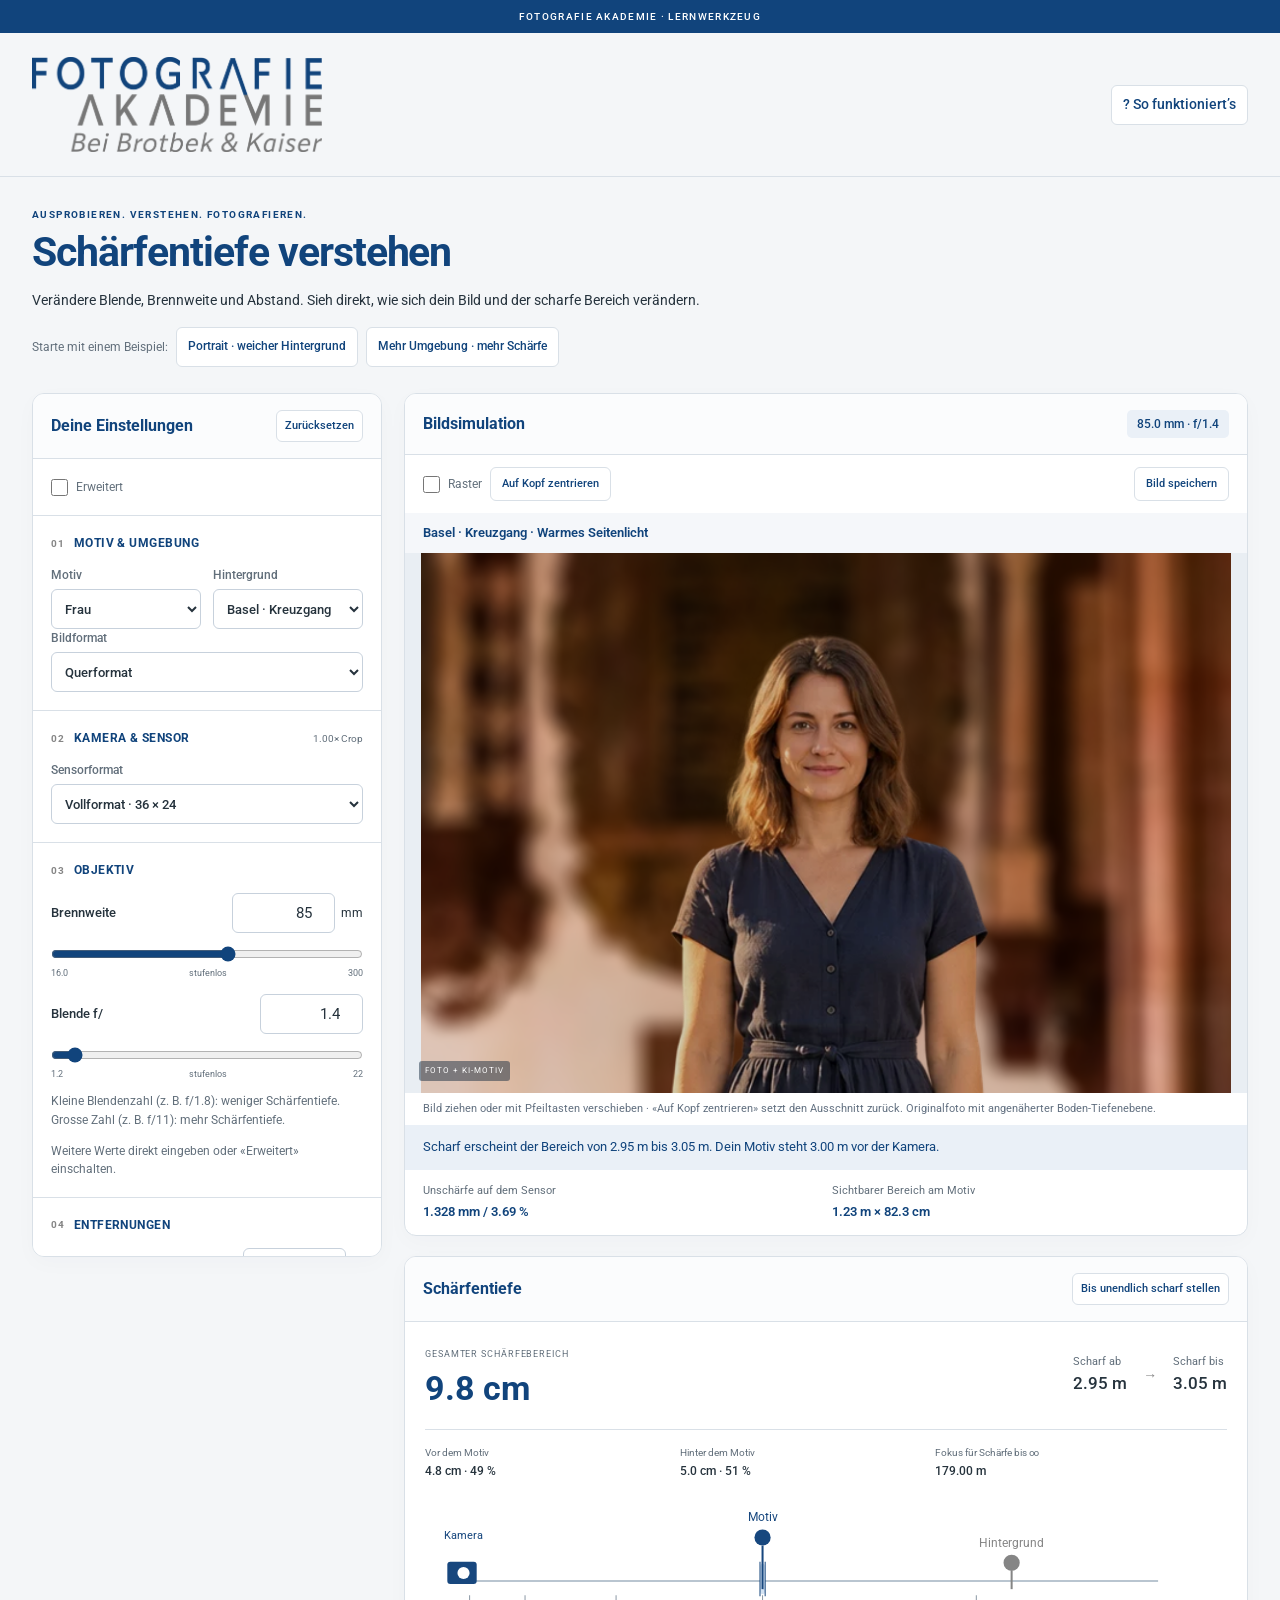
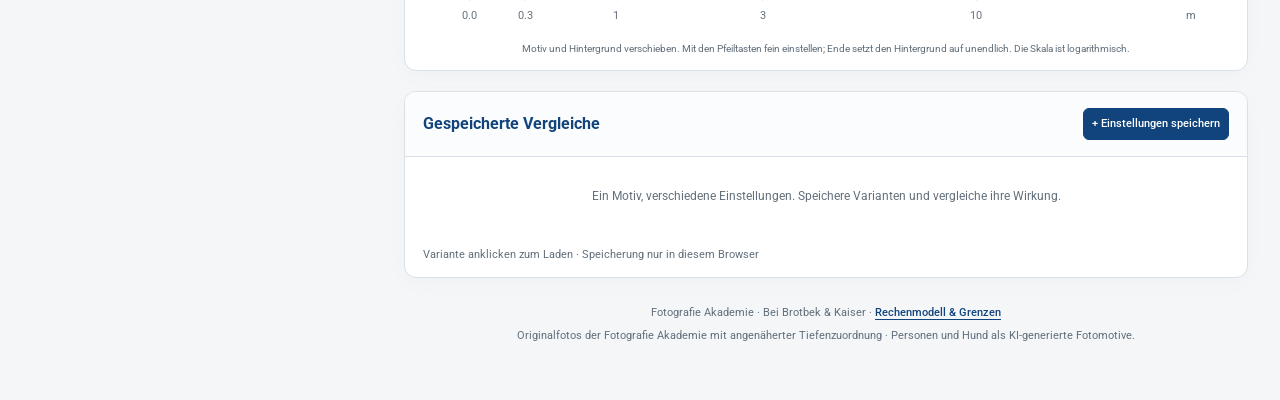
==== commit ff94d1c3: "Use metric distances only and migrate saved Feet preference safely" ====
--- a/simulator/index.html
+++ b/simulator/index.html
@@ -44,7 +44,7 @@
 const sensors=[['ff','Vollformat · 36 × 24',36,24],['aps','APS-C / DX · 23.5 × 15.7',23.5,15.7],['canon','APS-C Canon · 22.3 × 14.9',22.3,14.9],['apsh','APS-H · 27.9 × 18.6',27.9,18.6],['mft','Micro Four Thirds · 17.3 × 13',17.3,13],['one','1 Zoll · 13.2 × 8.8',13.2,8.8],['compact','1/2.3 Zoll · 6.17 × 4.55',6.17,4.55],['mf','Mittelformat · 43.8 × 32.9',43.8,32.9],['645','645 · 56 × 41.5',56,41.5],['66','6 × 6 · 56 × 56',56,56],['67','6 × 7 · 69 × 56',69,56],['45','4 × 5 Zoll · 120 × 96',120,96],['810','8 × 10 Zoll · 240 × 192',240,192],['custom','Eigene Abmessungen',36,24]];
 const defaults={focal:85,aperture:1.4,distance:3,background:12,infinity:false,width:36,height:24,sensor:'ff',camera:'',lens:'',converter:1,anamorphic:1,orientation:'landscape',video:false,advanced:false,units:'metric',model:'woman',modelHeight:1.7,cameraHeight:1.25,scene:'studio',bokeh:'circle',diffraction:false,cocMode:'standard',customCoc:.029,printWidth:300,outputPixels:3840,lock:false,compensate:'distance',constGap:false,scaleBackground:false,grid:false,panX:0,panY:0};
 const ranges={panX:[-2,2],panY:[-2,2],focal:[8,1200],aperture:[.7,64],distance:[.1,10000],background:[.11,100000],width:[2,360],height:[2,280],converter:[.5,2],anamorphic:[1,2],modelHeight:[.2,3],cameraHeight:[.1,2.5],customCoc:[.001,.2],printWidth:[100,2000],outputPixels:[640,16384]};
-const choices={sensor:sensors.map(x=>x[0]),camera:['','nikon','fuji'],lens:['','24,1.4','35,1.8','50,1.8','56,1.2','85,1.4','105,2.8','135,1.8','200,2.8','400,5.6','600,4'],orientation:['landscape','portrait'],units:['metric','imperial'],model:['woman','man','child','dog'],scene:['city','park','mountain','lights','studio'],bokeh:['circle','5','6','7','8','9','heart','star','ring','oval'],cocMode:['standard','custom','print','pixels'],compensate:['distance','focal']};
+const choices={sensor:sensors.map(x=>x[0]),camera:['','nikon','fuji'],lens:['','24,1.4','35,1.8','50,1.8','56,1.2','85,1.4','105,2.8','135,1.8','200,2.8','400,5.6','600,4'],orientation:['landscape','portrait'],units:['metric'],model:['woman','man','child','dog'],scene:['city','park','mountain','lights','studio'],bokeh:['circle','5','6','7','8','9','heart','star','ring','oval'],cocMode:['standard','custom','print','pixels'],compensate:['distance','focal']};
 function minDistance(p){return Math.max(.1,p.focal*p.converter/1000+.01);}
 function sanitize(input){
  const p={...defaults};if(!input||typeof input!=='object'||Array.isArray(input))return p;
@@ -178,7 +178,7 @@
 const num=(id,label,min,max,step,cls='')=>`<label class="${cls}" id="${id}Label">${label}<input id="${id}" type="number" inputmode="decimal" min="${min}" max="${max}" step="${step}"></label>`;
 const slider=(id,label,min,max,step,unit)=>`<div class="value-row"><label for="${id}">${label}</label><span><input id="${id}" type="number" inputmode="decimal" min="${min}" max="${max}" step="any"> ${unit}</span></div><input type="range" id="${id}Range" min="0" max="1000" step="any" aria-label="${label} einstellen"><div class="ticks" id="${id}Ticks"></div>`;
 const section=(n,title,html)=>`<section id="section-${n}"><h2>${n}<span>${title}</span>${n==='02'?'<output id="crop"></output>':''}</h2>${html}</section>`;
-$('controls').innerHTML=`<div class="mode-row">${check('advanced','Erweitert')}${select('units','Einheiten',[['metric','Meter'],['imperial','Feet']])}</div>`+
+$('controls').innerHTML=`<div class="mode-row">${check('advanced','Erweitert')}</div>`+
 section('01','Motiv & Umgebung',`<div class="two">${select('model','Motiv',[['woman','Frau'],['man','Mann'],['child','Kind'],['dog','Hund']])}${select('scene','Hintergrund',[['city','Basel · Münster'],['lights','Basel · Rhein'],['mountain','Gempen'],['park','Merian Gärten'],['studio','Basel · Kreuzgang']])}</div><div class="two advanced">${num('modelHeight','Motivhöhe (m)',.2,3,.05)}</div>${select('orientation','Bildformat',[['landscape','Querformat'],['portrait','Hochformat']])}${num('cameraHeight','Kamerahöhe über Boden (m)',.1,2.5,.05,'advanced')}${check('video','Videoformat 16:9','advanced')}`)+
 section('02','Kamera & Sensor',select('camera','Kameravoreinstellung',[['','Sensor frei wählen'],['nikon','Nikon Z50II'],['fuji','Fujifilm X-T50']],'advanced')+select('sensor','Sensorformat',sensors.map(x=>[x[0],x[1]]))+`<div class="two advanced">${num('width','Breite (mm)',2,360,.1)}${num('height','Höhe (mm)',2,280,.1)}</div>`)+
 section('03','Objektiv',select('lens','Objektivvorgabe',[['','Freie Einstellung'],['24,1.4','24 mm f/1.4 · Weitwinkel'],['35,1.8','35 mm f/1.8 · Reportage'],['50,1.8','50 mm f/1.8 · Standard'],['56,1.2','56 mm f/1.2 · Portrait'],['85,1.4','85 mm f/1.4 · Portrait'],['105,2.8','105 mm f/2.8 · Detail'],['135,1.8','135 mm f/1.8 · Portrait'],['200,2.8','200 mm f/2.8 · Tele'],['400,5.6','400 mm f/5.6 · Tiere'],['600,4','600 mm f/4 · Supertele']],'advanced')+slider('focal','Brennweite',8,1200,1,'mm')+slider('aperture','Blende f/',.7,64,.1,'')+`<div class="two advanced">${select('converter','Konverter',[[1,'Keiner · 1×'],[.58,'Reducer · 0.58×'],[.64,'Reducer · 0.64×'],[.71,'Reducer · 0.71×'],[1.4,'Tele · 1.4×'],[1.7,'Tele · 1.7×'],[2,'Tele · 2×']])}${select('anamorphic','Anamorphot',[[1,'Keiner'],[1.33,'1.33×'],[1.5,'1.5×'],[2,'2×']])}</div><p class="hint advanced" id="effective"></p>`)+
@@ -203,7 +203,7 @@
 let persistTimer;function persist(){clearTimeout(persistTimer);persistTimer=setTimeout(writeState,220);}window.addEventListener('pagehide',writeState);
 function writeState(){if(new URLSearchParams(location.hash.slice(1)).has('s'))history.replaceState(null,'',location.pathname+location.search+'#'+new URLSearchParams({s:JSON.stringify(state)}));try{localStorage.setItem('fa-dof-state-v1',JSON.stringify(state));}catch{storageOK=false;}}
 const fmt=(n,d=2)=>Number.isFinite(n)?n.toLocaleString('de-CH',{maximumFractionDigits:d,minimumFractionDigits:d}):'∞';
-function distance(n){if(n===Infinity)return '∞';if(!Number.isFinite(n))return '—';if(state.units==='imperial')return n>0&&n/.3048<.01?fmt(n/.0254,3)+' in':fmt(n/.3048)+' ft';if(n===0)return '0 cm';if(n<.001)return fmt(n*1000,3)+' mm';return n<1?fmt(n*100,n<.01?2:1)+' cm':fmt(n)+' m';}
+function distance(n){if(n===Infinity)return '∞';if(!Number.isFinite(n))return '—';if(n===0)return '0 cm';if(n<.001)return fmt(n*1000,3)+' mm';return n<1?fmt(n*100,n<.01?2:1)+' cm':fmt(n)+' m';}
 const rangeBounds={focal:[8,1200],aperture:[.7,64],distance:[.1,10000],background:[.11,100000]};
 function setValue(key,value){
  const result=change(state,key,value);state=result.state;
@@ -223,7 +223,6 @@
    if(!el.value||!Number.isFinite(value)||value<min||value>max){inputError(el,`Bitte einen Wert zwischen ${fmt(min,3)} und ${fmt(max,3)} eingeben. Die Berechnung verwendet bis dahin den letzten gültigen Wert.`);return;}
    inputError(el,'');
   }
-  if(['distance','background'].includes(key)&&state.units==='imperial')value*=.3048;
   setValue(key,value);
  });
  if(el.type==='number')el.addEventListener('blur',()=>{if(el.getAttribute('aria-invalid')==='true'){inputError(el,'');notify('Ungültige Eingabe verworfen. Der letzte gültige Wert wurde wiederhergestellt.');}render(true);});
@@ -248,7 +247,7 @@
 $('saveBtn').onclick=()=>{if(saved.length>=40){notify('Bis zu 40 Vergleiche. Entferne zuerst eine Variante.');return;}saved.push({...state});saveRows();renderSaved();notify(storageOK?'Einstellungen gespeichert.':'Speicherung blockiert: Vergleich bleibt nur bis zum Schliessen verfügbar.');};
 function saveRows(){try{localStorage.setItem('fa-dof-saved-v1',JSON.stringify(saved));}catch{storageOK=false;}}
 let savedRenderKey='';
-function renderSaved(){const key=JSON.stringify([saved,sortKey,sortDirection,state.units]);if(key===savedRenderKey)return;savedRenderKey=key;const value=p=>sortKey==='focal'?optics(p).f:sortKey==='aperture'?optics(p).N:p.distance;const rows=saved.map((p,i)=>({p,i})).sort((a,b)=>sortDirection*(value(a.p)-value(b.p)));document.querySelectorAll('[data-sort]').forEach(b=>b.closest('th').setAttribute('aria-sort',b.dataset.sort===sortKey?(sortDirection===1?'ascending':'descending'):'none'));$('empty').hidden=rows.length>0;$('savedTable').hidden=!rows.length;$('savedBody').innerHTML=rows.map(({p,i})=>{const r=optics(p);return `<tr><td><button data-load="${i}" aria-label="Variante ${i+1} laden">${fmt(r.f,1)} mm</button><small class="saved-context">${{woman:'Frau',man:'Mann',child:'Kind',dog:'Hund'}[p.model]} · ${photoScenes[p.scene].name}</small></td><td>f/${fmt(r.N,1)}</td><td>${distance(p.distance)}<small class="saved-context">Hintergrund: ${p.infinity?'∞':distance(p.background)}</small></td><td>${fmt(p.width,1)} × ${fmt(p.height,1)}</td><td>${r.diffractionLimited?'Kein Bereich':distance(r.total)}</td><td><button data-delete="${i}" aria-label="Variante ${i+1} entfernen">×</button></td></tr>`;}).join('');$('savedBody').querySelectorAll('tr').forEach((row,index)=>{row.onclick=e=>{if(e.target.closest('[data-delete]'))return;state=sanitize(rows[index].p);render();persist();notify('Gespeicherte Variante geladen.');};});$('savedBody').querySelectorAll('[data-delete]').forEach(b=>b.onclick=()=>{const i=Number(b.dataset.delete),removed=saved.splice(i,1)[0];saveRows();renderSaved();notify('Vergleich entfernt.');const undo=document.createElement('button');undo.textContent='Rückgängig';undo.onclick=()=>{saved.splice(i,0,removed);saveRows();renderSaved();notify('Vergleich wiederhergestellt.');};$('toast').append(' ',undo);clearTimeout(toastTimer);toastTimer=setTimeout(()=>$('toast').classList.remove('show'),8000);});}
+function renderSaved(){const key=JSON.stringify([saved,sortKey,sortDirection]);if(key===savedRenderKey)return;savedRenderKey=key;const value=p=>sortKey==='focal'?optics(p).f:sortKey==='aperture'?optics(p).N:p.distance;const rows=saved.map((p,i)=>({p,i})).sort((a,b)=>sortDirection*(value(a.p)-value(b.p)));document.querySelectorAll('[data-sort]').forEach(b=>b.closest('th').setAttribute('aria-sort',b.dataset.sort===sortKey?(sortDirection===1?'ascending':'descending'):'none'));$('empty').hidden=rows.length>0;$('savedTable').hidden=!rows.length;$('savedBody').innerHTML=rows.map(({p,i})=>{const r=optics(p);return `<tr><td><button data-load="${i}" aria-label="Variante ${i+1} laden">${fmt(r.f,1)} mm</button><small class="saved-context">${{woman:'Frau',man:'Mann',child:'Kind',dog:'Hund'}[p.model]} · ${photoScenes[p.scene].name}</small></td><td>f/${fmt(r.N,1)}</td><td>${distance(p.distance)}<small class="saved-context">Hintergrund: ${p.infinity?'∞':distance(p.background)}</small></td><td>${fmt(p.width,1)} × ${fmt(p.height,1)}</td><td>${r.diffractionLimited?'Kein Bereich':distance(r.total)}</td><td><button data-delete="${i}" aria-label="Variante ${i+1} entfernen">×</button></td></tr>`;}).join('');$('savedBody').querySelectorAll('tr').forEach((row,index)=>{row.onclick=e=>{if(e.target.closest('[data-delete]'))return;state=sanitize(rows[index].p);render();persist();notify('Gespeicherte Variante geladen.');};});$('savedBody').querySelectorAll('[data-delete]').forEach(b=>b.onclick=()=>{const i=Number(b.dataset.delete),removed=saved.splice(i,1)[0];saveRows();renderSaved();notify('Vergleich entfernt.');const undo=document.createElement('button');undo.textContent='Rückgängig';undo.onclick=()=>{saved.splice(i,0,removed);saveRows();renderSaved();notify('Vergleich wiederhergestellt.');};$('toast').append(' ',undo);clearTimeout(toastTimer);toastTimer=setTimeout(()=>$('toast').classList.remove('show'),8000);});}
 document.querySelectorAll('[data-sort]').forEach(b=>b.onclick=()=>{sortDirection=sortKey===b.dataset.sort?-sortDirection:1;sortKey=b.dataset.sort;renderSaved();});
 // One stable-resolution frame per display refresh, with continuous camera movement.
 let sceneFrame=0,visualState=null,lastSceneTime=0,frameIntervals=[];
@@ -269,15 +268,15 @@
 function queueUI(){if(!uiFrame)uiFrame=requestAnimationFrame(()=>{uiFrame=0;render();});}
 function render(forceInputs=false){
  const r=optics(state);document.body.classList.toggle('advanced-mode',state.advanced);
- for(const key of Object.keys(defaults)){const el=$(key);if(!el)continue;if(el.type==='checkbox')el.checked=state[key];else{if(!forceInputs&&el===document.activeElement&&el.type==='number')continue;let v=state[key];if(['distance','background'].includes(key)&&state.units==='imperial')v/=.3048;el.value=typeof v==='number'?Number(v.toFixed(key==='customCoc'?4:['focal','aperture'].includes(key)?1:3)):v;}}
+ for(const key of Object.keys(defaults)){const el=$(key);if(!el)continue;if(el.type==='checkbox')el.checked=state[key];else{if(!forceInputs&&el===document.activeElement&&el.type==='number')continue;let v=state[key];el.value=typeof v==='number'?Number(v.toFixed(key==='customCoc'?4:['focal','aperture'].includes(key)?1:3)):v;}}
  for(const key of Object.keys(rangeBounds)){
-  const [min,max]=sliderBounds(key),[inputMin,inputMax]=controlBounds(key);const factor=['distance','background'].includes(key)&&state.units==='imperial'?.3048:1;
+  const [min,max]=sliderBounds(key),[inputMin,inputMax]=controlBounds(key);
   $(key+'Range').value=clamp(1000*Math.log(state[key]/min)/Math.log(max/min),0,1000);
   $(key+'Range').setAttribute('aria-valuetext',key==='focal'?fmt(state[key],1)+' mm':key==='aperture'?'f/'+fmt(state[key],1):distance(state[key]));
-  $(key).min=inputMin/factor;$(key).max=inputMax/factor;
-  $(key+'Ticks').innerHTML=`<span>${fmt(min/factor,min<1?2:1)}</span><span>stufenlos</span><span>${fmt(max/factor,0)}</span>`;
- }
- document.querySelectorAll('.unit').forEach(e=>e.textContent=state.units==='imperial'?'ft':'m');
+  $(key).min=inputMin;$(key).max=inputMax;
+  $(key+'Ticks').innerHTML=`<span>${fmt(min,min<1?2:1)}</span><span>stufenlos</span><span>${fmt(max,0)}</span>`;
+ }
+ document.querySelectorAll('.unit').forEach(e=>e.textContent='m');
  $('cameraHeightLabel').hidden=state.scene!=='studio';
  document.querySelector('label[for=background]').textContent='Abstand Kamera–Hintergrund';
  $('infinity').nextSibling.textContent='Hintergrund im Unendlichen';
@@ -300,9 +299,9 @@
  const focused=document.activeElement?.closest('[data-drag]')?.dataset.drag;
  const needed=Math.max(state.distance,state.infinity?0:state.background);if(!dragging&&(needed>diagramScale*.98||needed<diagramScale*.12))diagramScale=Math.max(25,state.distance*2,state.infinity?0:state.background*1.2);const max=dragging?dragMax:diagramScale;
  const x=d=>48+680*Math.log1p(clamp(d,0,max))/Math.log1p(max),near=x(r.near),far=Number.isFinite(r.far)?x(r.far):728;
- const ticks=(state.units==='imperial'?[0,1,3,10,30,100,300,1000,3000,10000,30000,100000].map(v=>v*.3048):[0,.3,1,3,10,30,100,300,1000,3000,10000,30000,100000]).filter(v=>v<=max);let last=-100;
+ const ticks=[0,.3,1,3,10,30,100,300,1000,3000,10000,30000,100000].filter(v=>v<=max);let last=-100;
  const marker=(key,pos,label,color,y)=>`<g data-drag="${key}" tabindex="0" role="slider" aria-label="${key==='distance'?'Motiventfernung':'Hintergrundentfernung'}" aria-valuemin="${key==='distance'?minDistance(state):state.distance+.01}" aria-valuemax="${key==='distance'?10000:100000}" aria-valuenow="${state[key]}" aria-valuetext="${key==='background'&&state.infinity?'Unendlich':distance(state[key])}"><rect x="${pos-23}" y="24" width="46" height="74" fill="transparent"/><path d="M${pos} ${y+8}V92" stroke="${color}" stroke-width="2"/><circle cx="${pos}" cy="${y}" r="8" fill="${color}"/><text x="${pos}" y="${y-16}" text-anchor="middle" font-size="12" fill="${color}">${label}</text></g>`;
- $('distanceDiagram').innerHTML=`<line x1="48" x2="728" y1="84" y2="84" stroke="#b9c5d0" stroke-width="2"/>${!r.diffractionLimited?`<rect x="${near}" y="67" width="${Math.max(1,far-near)}" height="30" fill="#d4e3f3" rx="4"/><path d="M${near} 65v34 M${far} 65v34" stroke="#17477e"/>`:''}${ticks.map(t=>{const xx=x(t);if(xx-last<48)return '';last=xx;return `<path d="M${xx} 98v5" stroke="#8c99a5"/><text x="${xx}" y="121" text-anchor="middle" font-size="11" fill="#65717c">${fmt(t/(state.units==='imperial'?.3048:1),t<1?1:0)}</text>`;}).join('')}<text x="765" y="121" text-anchor="end" font-size="11" fill="#65717c">${state.units==='imperial'?'ft':'m'}</text><rect x="26" y="65" width="29" height="22" rx="3" fill="#17477e"/><circle cx="42" cy="76" r="6" fill="#fff"/><text x="42" y="42" text-anchor="middle" font-size="11" fill="#17477e">Kamera</text>${marker('distance',x(state.distance),'Motiv','#17477e',41)}${marker('background',state.infinity?764:x(state.background),state.infinity?'∞':'Hintergrund','#858585',66)}${Number.isFinite(r.far)&&r.far>max?'<text x="716" y="61" text-anchor="end" font-size="10" fill="#17477e">Schärfebereich weiter →</text>':''}`;
+ $('distanceDiagram').innerHTML=`<line x1="48" x2="728" y1="84" y2="84" stroke="#b9c5d0" stroke-width="2"/>${!r.diffractionLimited?`<rect x="${near}" y="67" width="${Math.max(1,far-near)}" height="30" fill="#d4e3f3" rx="4"/><path d="M${near} 65v34 M${far} 65v34" stroke="#17477e"/>`:''}${ticks.map(t=>{const xx=x(t);if(xx-last<48)return '';last=xx;return `<path d="M${xx} 98v5" stroke="#8c99a5"/><text x="${xx}" y="121" text-anchor="middle" font-size="11" fill="#65717c">${fmt(t,t<1?1:0)}</text>`;}).join('')}<text x="765" y="121" text-anchor="end" font-size="11" fill="#65717c">${'m'}</text><rect x="26" y="65" width="29" height="22" rx="3" fill="#17477e"/><circle cx="42" cy="76" r="6" fill="#fff"/><text x="42" y="42" text-anchor="middle" font-size="11" fill="#17477e">Kamera</text>${marker('distance',x(state.distance),'Motiv','#17477e',41)}${marker('background',state.infinity?764:x(state.background),state.infinity?'∞':'Hintergrund','#858585',66)}${Number.isFinite(r.far)&&r.far>max?'<text x="716" y="61" text-anchor="end" font-size="10" fill="#17477e">Schärfebereich weiter →</text>':''}`;
  $('distanceDiagram').dataset.max=max;if(focused)diagram.querySelector(`[data-drag="${focused}"]`)?.focus({preventScroll:true});
 }
 const diagram=$('distanceDiagram');
